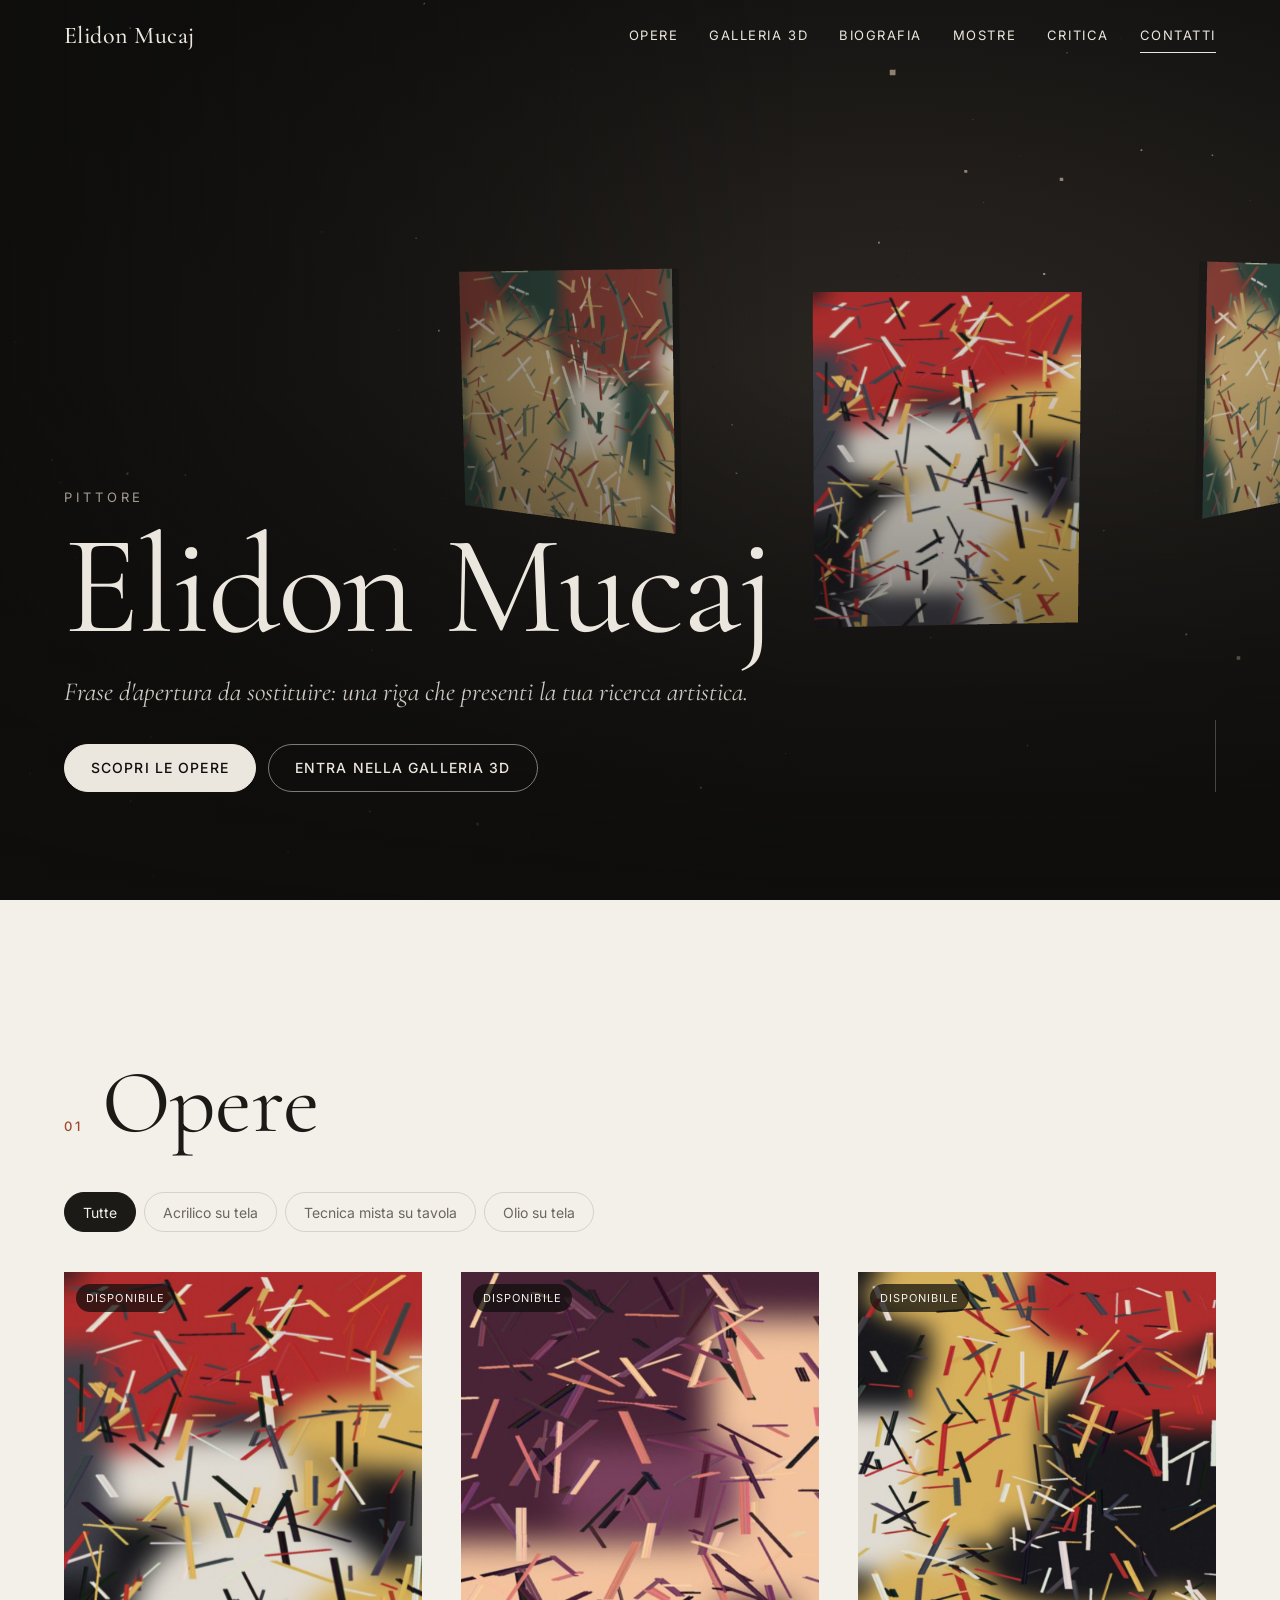
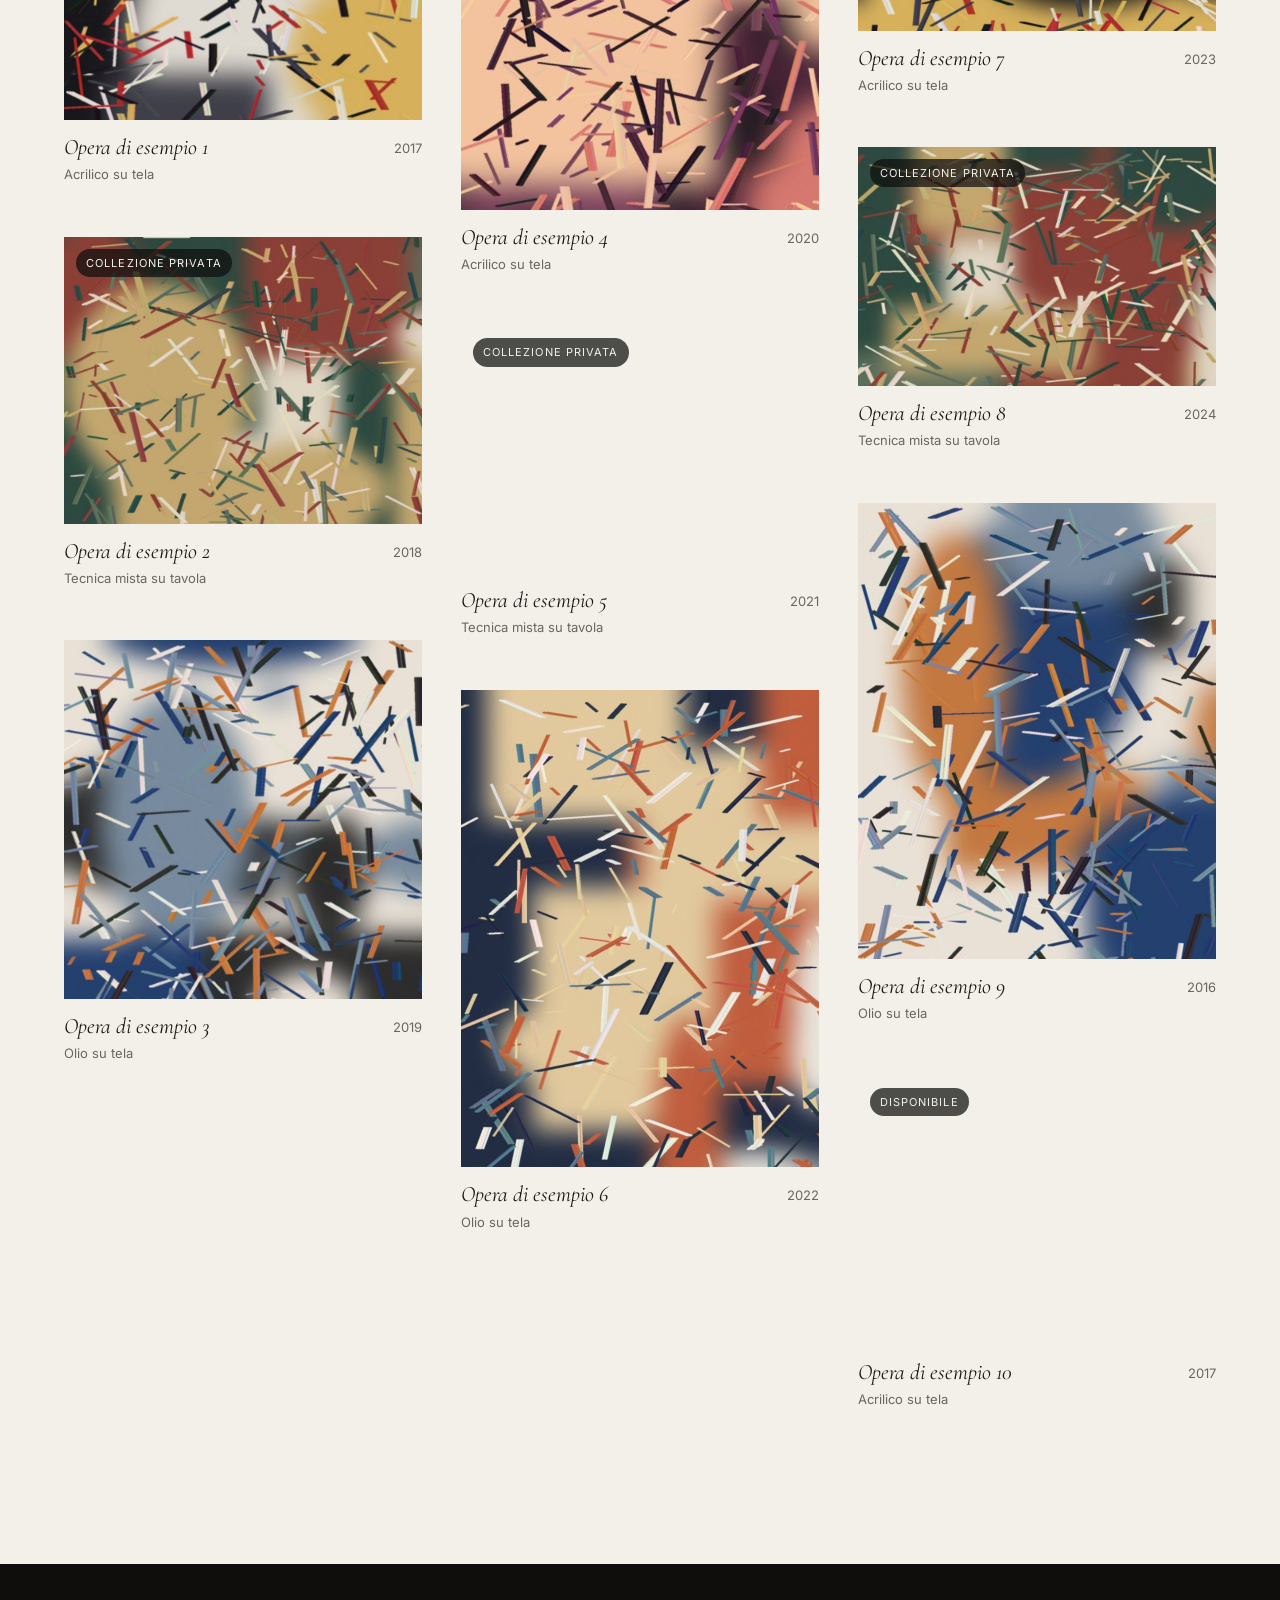
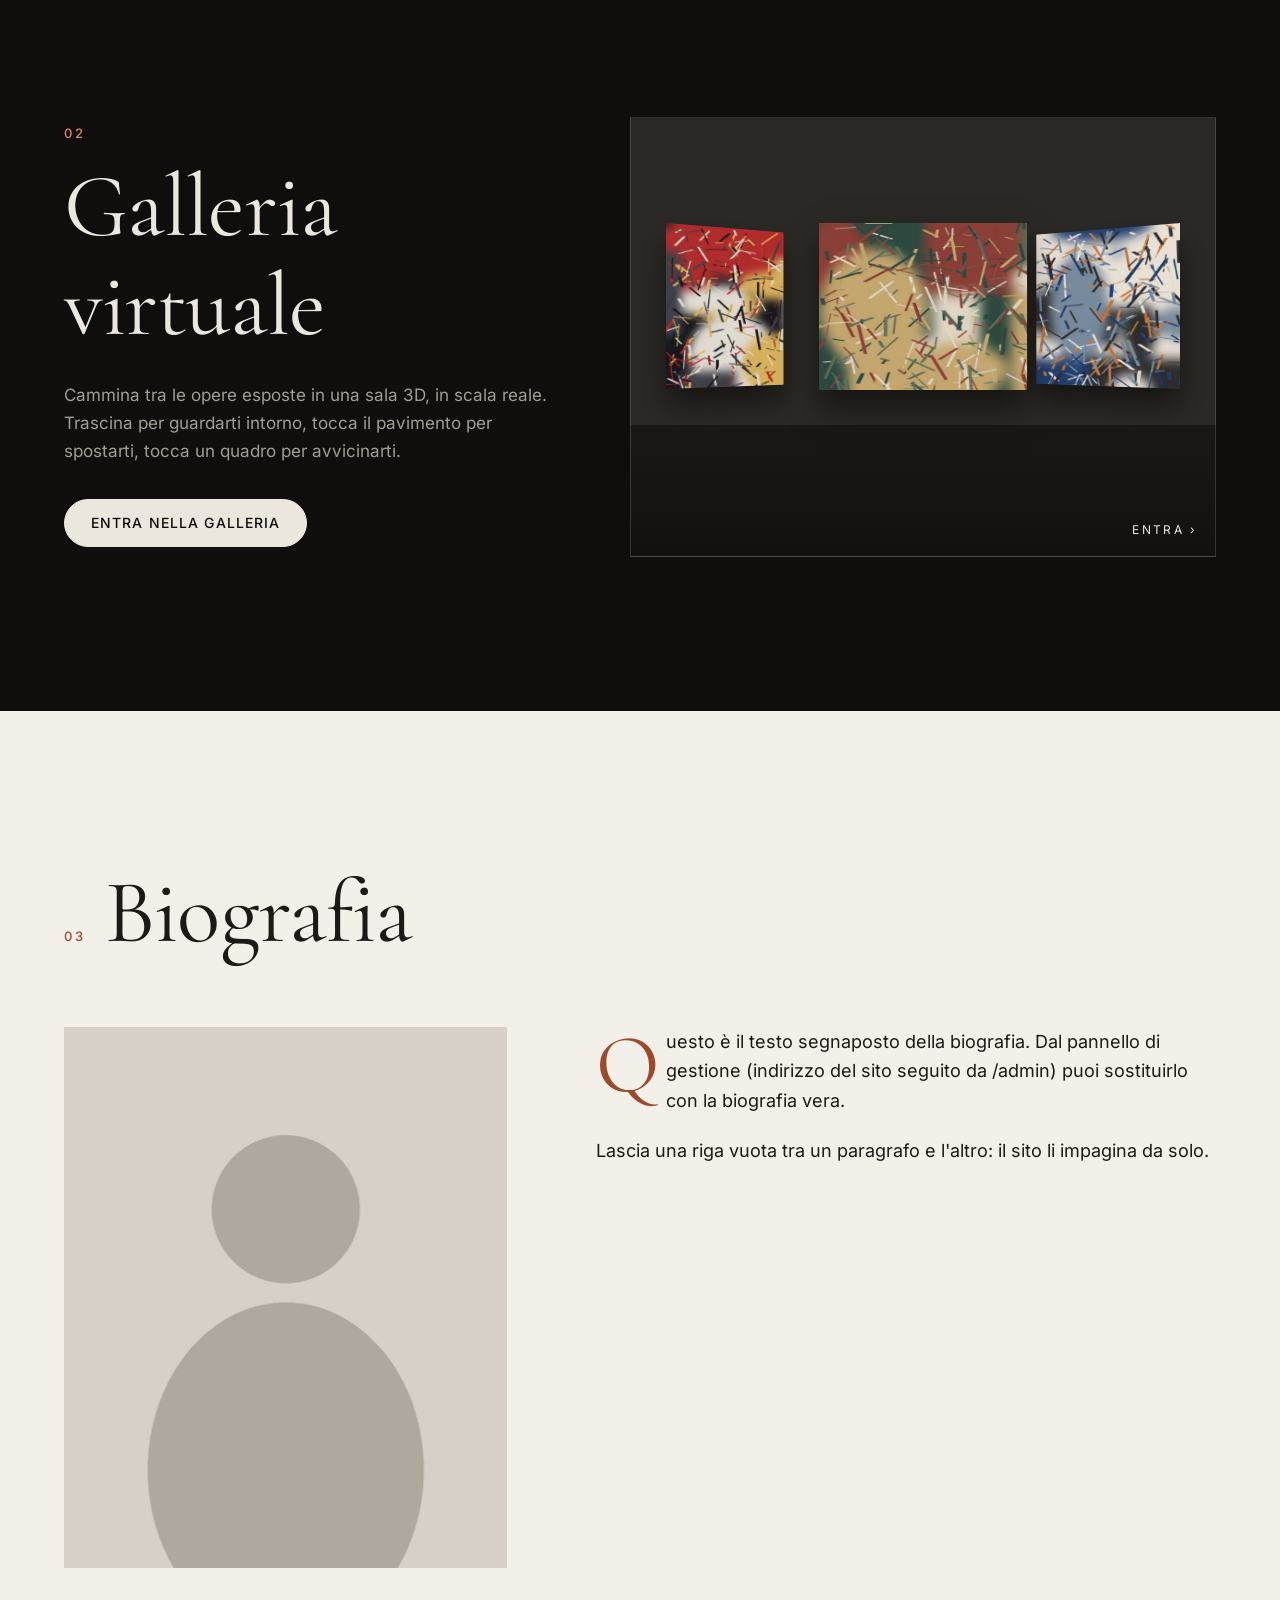
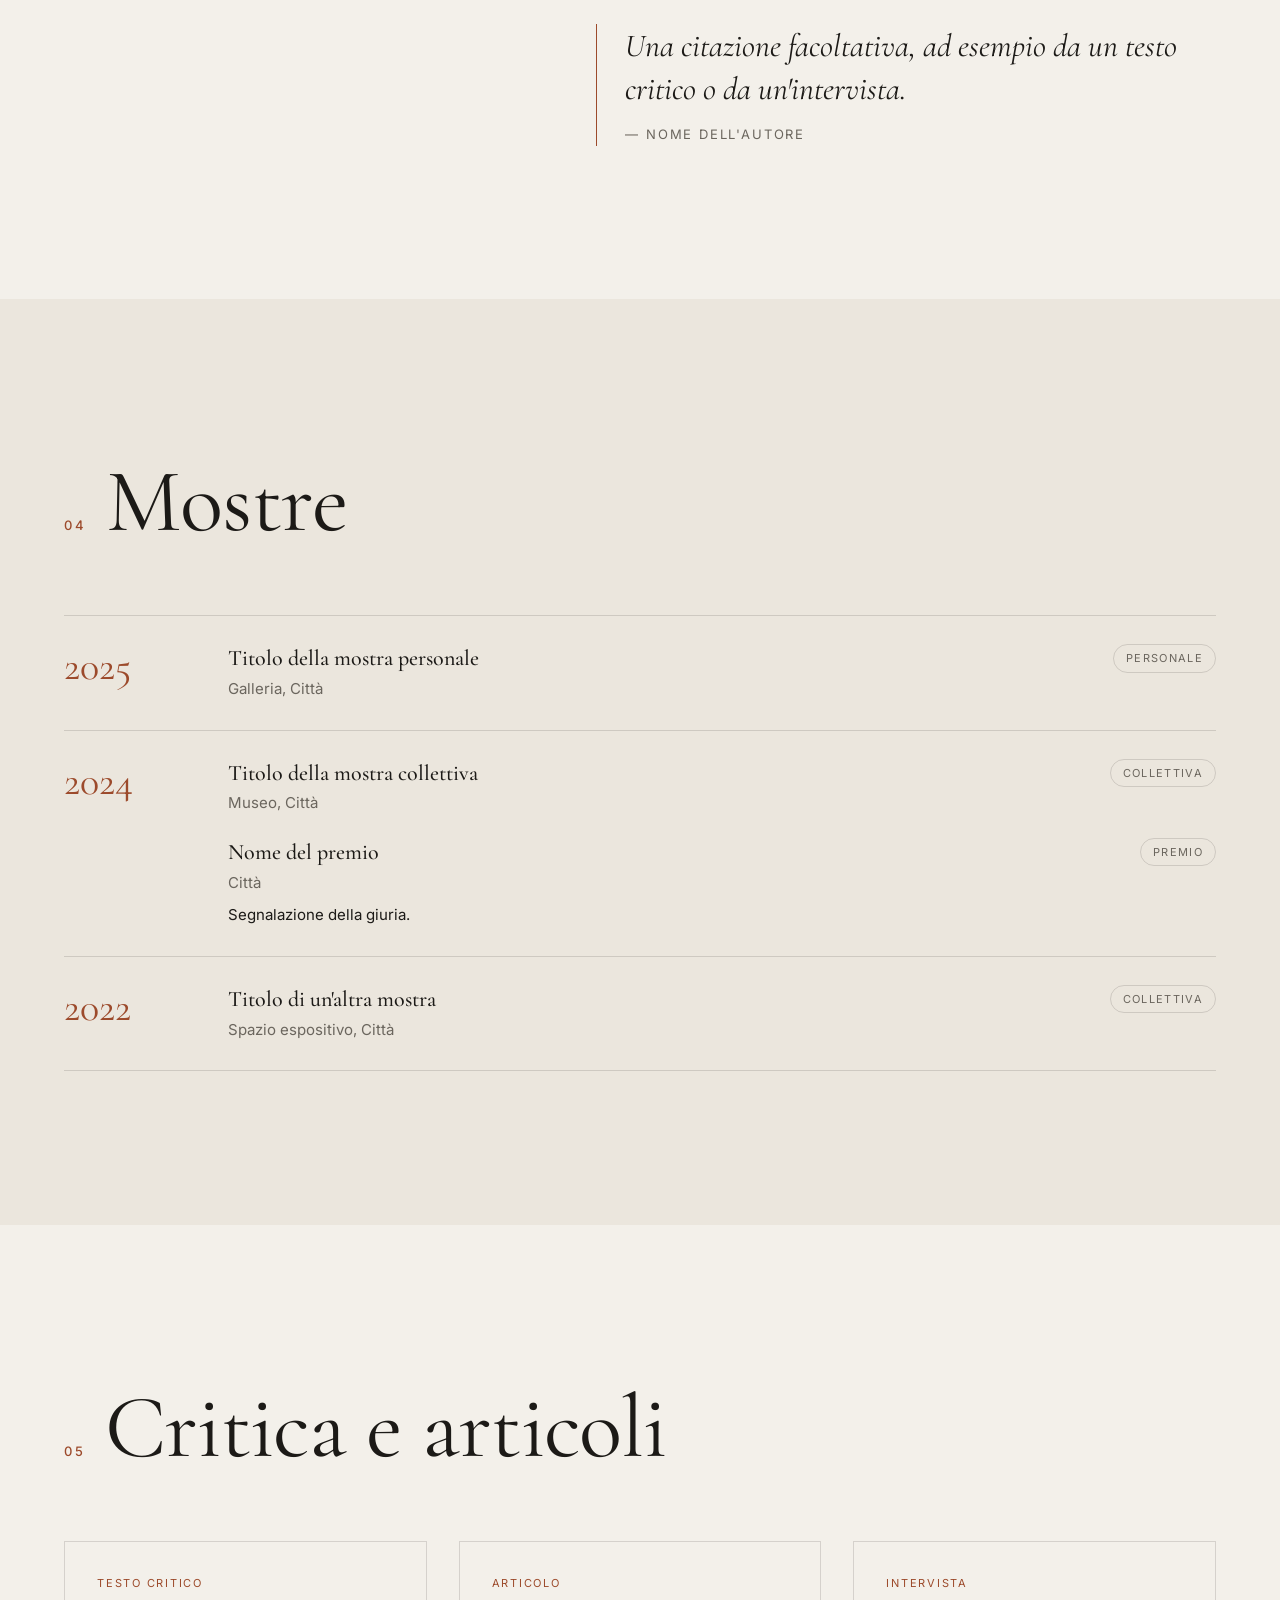
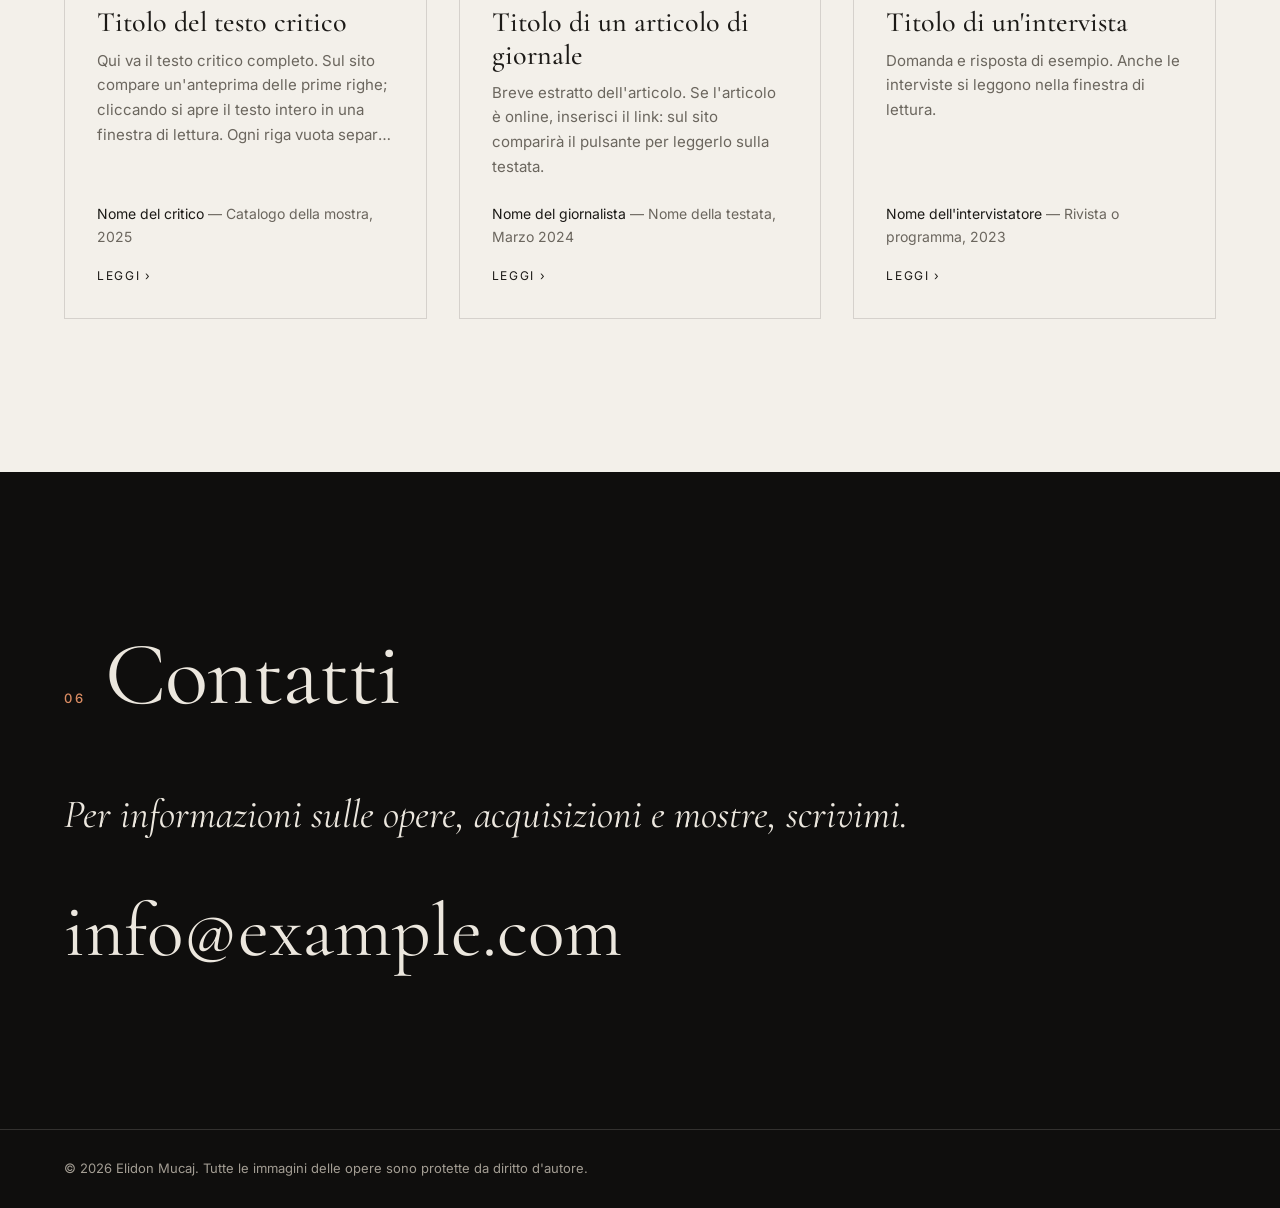
==== index.html @ efe1ce10 "Nuovo sito con galleria 3D e pannello di gestione Ristruttura elidonmucaj.art come sito statico cari" ====
<!doctype html>
<html lang="it">
<head>
  <meta charset="utf-8">
  <meta name="viewport" content="width=device-width, initial-scale=1">
  <title>Elidon Mucaj — Pittore</title>
  <meta name="description" content="Elidon Mucaj, pittore. Opere, mostre, testi critici e contatti.">
  <meta name="theme-color" content="#0f0e0d">
  <meta property="og:type" content="website">
  <meta property="og:title" content="Elidon Mucaj — Pittore">
  <meta property="og:description" content="Elidon Mucaj, pittore. Opere, mostre, testi critici e contatti.">
  <meta property="og:url" content="https://www.elidonmucaj.art/">
  <link rel="canonical" href="https://www.elidonmucaj.art/">
  <link rel="icon" href="assets/favicon.svg" type="image/svg+xml">
  <link rel="preload" href="assets/fonts/cormorant-garamond-latin-500-normal.woff2" as="font" type="font/woff2" crossorigin>
  <link rel="preload" href="assets/fonts/inter-latin-400-normal.woff2" as="font" type="font/woff2" crossorigin>
  <link rel="preload" href="contenuti/sito.json" as="fetch" crossorigin>
  <link rel="stylesheet" href="assets/css/style.css?v=1">
  <script type="importmap">
    { "imports": { "three": "./assets/vendor/three/three.min.js" } }
  </script>
  <script type="module" src="assets/js/main.js?v=1"></script>
</head>
<body>
  <a class="salta" href="#opere">Vai alle opere</a>

  <header class="testata" data-testata>
    <a class="testata__nome" href="#home" data-testo="sito.nome">Elidon Mucaj</a>
    <button class="testata__menu" type="button" aria-expanded="false" aria-controls="navigazione" data-menu>
      <span class="sr">Menu</span><span aria-hidden="true"></span>
    </button>
    <nav class="testata__nav" id="navigazione" aria-label="Sezioni">
      <a href="#opere">Opere</a>
      <a href="#galleria-3d">Galleria 3D</a>
      <a href="#biografia">Biografia</a>
      <a href="#mostre">Mostre</a>
      <a href="#critica-articoli">Critica</a>
      <a href="#contatti">Contatti</a>
    </nav>
  </header>

  <main>
    <section class="apertura" id="home" aria-label="Apertura">
      <div class="apertura__scena" data-scena-apertura aria-hidden="true"></div>
      <div class="apertura__testo">
        <p class="apertura__professione" data-testo="sito.professione"></p>
        <h1 class="apertura__nome" data-testo="sito.nome">Elidon Mucaj</h1>
        <p class="apertura__frase" data-testo="sito.frase_apertura"></p>
        <div class="apertura__azioni">
          <a class="bottone bottone--chiaro" href="#opere">Scopri le opere</a>
          <button class="bottone bottone--trasparente" type="button" data-apri-galleria>Entra nella galleria 3D</button>
        </div>
      </div>
      <a class="apertura__scorri" href="#opere" aria-label="Scorri alle opere"><span></span></a>
    </section>

    <section class="sezione" id="opere">
      <div class="contenitore">
        <header class="sezione__testa">
          <p class="sezione__numero">01</p>
          <h2 class="sezione__titolo">Opere</h2>
        </header>
        <div class="filtri" role="group" aria-label="Filtra le opere" data-filtri></div>
        <ul class="griglia" data-griglia-opere></ul>
      </div>
    </section>

    <section class="sezione sezione--scura" id="galleria-3d">
      <div class="contenitore invito-3d">
        <div class="invito-3d__testo">
          <p class="sezione__numero">02</p>
          <h2 class="sezione__titolo">Galleria virtuale</h2>
          <p class="invito-3d__descrizione">Cammina tra le opere esposte in una sala 3D, in scala reale. Trascina per guardarti intorno, tocca il pavimento per spostarti, tocca un quadro per avvicinarti.</p>
          <button class="bottone bottone--chiaro" type="button" data-apri-galleria>Entra nella galleria</button>
        </div>
        <button class="invito-3d__anteprima" type="button" data-apri-galleria aria-label="Entra nella galleria 3D">
          <span class="invito-3d__quadri" data-anteprima-3d></span>
        </button>
      </div>
    </section>

    <section class="sezione" id="biografia">
      <div class="contenitore biografia">
        <header class="sezione__testa">
          <p class="sezione__numero">03</p>
          <h2 class="sezione__titolo">Biografia</h2>
        </header>
        <figure class="biografia__foto" data-foto-biografia></figure>
        <div class="biografia__testo testo-lungo" data-paragrafi="biografia.testo"></div>
        <blockquote class="citazione" data-citazione>
          <p data-testo="biografia.citazione"></p>
          <footer data-testo="biografia.autore_citazione"></footer>
        </blockquote>
      </div>
    </section>

    <section class="sezione sezione--tenue" id="mostre">
      <div class="contenitore">
        <header class="sezione__testa">
          <p class="sezione__numero">04</p>
          <h2 class="sezione__titolo">Mostre</h2>
        </header>
        <div class="mostre" data-mostre></div>
      </div>
    </section>

    <section class="sezione" id="critica-articoli">
      <div class="contenitore">
        <header class="sezione__testa">
          <p class="sezione__numero">05</p>
          <h2 class="sezione__titolo">Critica e articoli</h2>
        </header>
        <ul class="critica" data-critica></ul>
      </div>
    </section>

    <section class="sezione sezione--scura" id="contatti">
      <div class="contenitore contatti">
        <header class="sezione__testa">
          <p class="sezione__numero">06</p>
          <h2 class="sezione__titolo">Contatti</h2>
        </header>
        <p class="contatti__invito" data-testo="contatti.invito"></p>
        <div class="contatti__voci" data-contatti></div>
      </div>
    </section>
  </main>

  <footer class="piede">
    <p>© <span data-anno></span> <span data-testo="sito.nome">Elidon Mucaj</span>. Tutte le immagini delle opere sono protette da diritto d'autore.</p>
  </footer>

  <dialog class="visore" data-visore aria-label="Opera">
    <div class="visore__corpo">
      <figure class="visore__figura">
        <img alt="" data-visore-img>
      </figure>
      <div class="visore__scheda">
        <p class="visore__conta" data-visore-conta></p>
        <h3 class="visore__titolo" data-visore-titolo></h3>
        <dl class="visore__dati" data-visore-dati></dl>
        <div class="visore__descrizione testo-lungo" data-visore-descrizione></div>
        <a class="bottone bottone--scuro" data-visore-richiesta>Chiedi informazioni</a>
      </div>
    </div>
    <button class="visore__chiudi" type="button" data-chiudi aria-label="Chiudi">×</button>
    <button class="visore__freccia visore__freccia--prec" type="button" data-visore-prec aria-label="Opera precedente">‹</button>
    <button class="visore__freccia visore__freccia--succ" type="button" data-visore-succ aria-label="Opera successiva">›</button>
  </dialog>

  <dialog class="lettore" data-lettore aria-label="Testo">
    <article class="lettore__corpo">
      <p class="lettore__tipo" data-lettore-tipo></p>
      <h3 class="lettore__titolo" data-lettore-titolo></h3>
      <p class="lettore__firma" data-lettore-firma></p>
      <div class="testo-lungo" data-lettore-testo></div>
      <a class="bottone bottone--scuro" target="_blank" rel="noopener" data-lettore-link>Leggi alla fonte</a>
    </article>
    <button class="visore__chiudi" type="button" data-chiudi aria-label="Chiudi">×</button>
  </dialog>

  <div class="sala" data-sala hidden>
    <div class="sala__scena" data-sala-scena></div>
    <div class="sala__caricamento" data-sala-caricamento>
      <p>Allestimento della sala…</p>
      <div class="sala__barra"><span data-sala-progresso></span></div>
    </div>
    <div class="sala__aiuto" data-sala-aiuto>
      <p><strong>Trascina</strong> per guardarti intorno · <strong>tocca il pavimento</strong> per camminare · <strong>tocca un quadro</strong> per avvicinarti</p>
      <p class="sala__aiuto-tasti">Da tastiera: frecce o W A S D per camminare, Esc per uscire</p>
    </div>
    <div class="sala__didascalia" data-sala-didascalia hidden>
      <p class="sala__conta" data-sala-conta></p>
      <h3 data-sala-titolo></h3>
      <p data-sala-dati></p>
      <button class="sala__dettagli" type="button" data-sala-dettagli>Dettagli</button>
    </div>
    <div class="sala__comandi">
      <button type="button" data-sala-prec aria-label="Opera precedente">‹</button>
      <button type="button" data-sala-giro>Visita guidata</button>
      <button type="button" data-sala-succ aria-label="Opera successiva">›</button>
    </div>
    <button class="sala__esci" type="button" data-sala-esci>Esci ×</button>
  </div>

  <noscript><p class="avviso">Per vedere le opere attiva JavaScript nel browser.</p></noscript>
</body>
</html>
---- assets/css/style.css ----
/* ==========================================================================
   Elidon Mucaj — foglio di stile
   I colori sono definiti una volta sola qui sotto (variabili --...).
   ========================================================================== */

@font-face { font-family: "Cormorant"; src: url("../fonts/cormorant-garamond-latin-400-normal.woff2") format("woff2"); font-weight: 400; font-style: normal; font-display: swap; }
@font-face { font-family: "Cormorant"; src: url("../fonts/cormorant-garamond-latin-400-italic.woff2") format("woff2"); font-weight: 400; font-style: italic; font-display: swap; }
@font-face { font-family: "Cormorant"; src: url("../fonts/cormorant-garamond-latin-500-normal.woff2") format("woff2"); font-weight: 500; font-style: normal; font-display: swap; }
@font-face { font-family: "Cormorant"; src: url("../fonts/cormorant-garamond-latin-500-italic.woff2") format("woff2"); font-weight: 500; font-style: italic; font-display: swap; }
@font-face { font-family: "Cormorant"; src: url("../fonts/cormorant-garamond-latin-600-normal.woff2") format("woff2"); font-weight: 600; font-style: normal; font-display: swap; }
@font-face { font-family: "Cormorant"; src: url("../fonts/cormorant-garamond-latin-600-italic.woff2") format("woff2"); font-weight: 600; font-style: italic; font-display: swap; }
@font-face { font-family: "Inter"; src: url("../fonts/inter-latin-300-normal.woff2") format("woff2"); font-weight: 300; font-display: swap; }
@font-face { font-family: "Inter"; src: url("../fonts/inter-latin-400-normal.woff2") format("woff2"); font-weight: 400; font-display: swap; }
@font-face { font-family: "Inter"; src: url("../fonts/inter-latin-500-normal.woff2") format("woff2"); font-weight: 500; font-display: swap; }
@font-face { font-family: "Inter"; src: url("../fonts/inter-latin-600-normal.woff2") format("woff2"); font-weight: 600; font-display: swap; }

:root {
  --carta: #f3f0ea;
  --carta-tenue: #ebe6dd;
  --inchiostro: #1c1a17;
  --grigio: #6b665e;
  --linea: rgba(28, 26, 23, .14);
  --accento: #9c4a2b;
  --notte: #0f0e0d;
  --notte-testo: #ece7de;
  --notte-grigio: #a39d93;
  --notte-linea: rgba(236, 231, 222, .16);
  --serif: "Cormorant", "Cormorant Garamond", Georgia, "Times New Roman", serif;
  --sans: "Inter", system-ui, -apple-system, "Segoe UI", Roboto, sans-serif;
  --margine: clamp(16px, 5vw, 64px);
  --larghezza: 1320px;
  --curva: cubic-bezier(.2, .7, .2, 1);
  color-scheme: light;
}

@media (prefers-color-scheme: dark) {
  :root {
    --carta: #151413;
    --carta-tenue: #1c1b19;
    --inchiostro: #ebe6dd;
    --grigio: #a39d93;
    --linea: rgba(235, 230, 221, .14);
    --accento: #d98b62;
    color-scheme: dark;
  }
}

*, *::before, *::after { box-sizing: border-box; }
html { scroll-behavior: smooth; -webkit-text-size-adjust: 100%; }
@media (prefers-reduced-motion: reduce) { html { scroll-behavior: auto; } }
body {
  margin: 0;
  background: var(--carta);
  color: var(--inchiostro);
  font: 400 17px/1.65 var(--sans);
  -webkit-font-smoothing: antialiased;
  overflow-x: hidden;
}
img { max-width: 100%; display: block; }
a { color: inherit; }
button { font: inherit; color: inherit; }
h1, h2, h3 { font-family: var(--serif); font-weight: 500; line-height: 1.1; margin: 0; }
.sr { position: absolute; width: 1px; height: 1px; overflow: hidden; clip: rect(0 0 0 0); white-space: nowrap; }
.salta { position: absolute; left: 12px; top: -60px; z-index: 100; background: var(--inchiostro); color: var(--carta); padding: 10px 16px; }
.salta:focus { top: 12px; }
:focus-visible { outline: 2px solid var(--accento); outline-offset: 3px; }
[hidden] { display: none !important; }

.contenitore { width: 100%; max-width: var(--larghezza); margin: 0 auto; padding: 0 var(--margine); }

/* ---------- Bottoni ---------- */
.bottone {
  display: inline-flex; align-items: center; justify-content: center; gap: .5em;
  min-height: 48px; padding: 0 26px;
  border: 1px solid currentColor; border-radius: 999px;
  background: transparent; text-decoration: none; cursor: pointer;
  font: 500 14px/1 var(--sans); letter-spacing: .08em; text-transform: uppercase;
  transition: background .3s var(--curva), color .3s var(--curva), border-color .3s;
}
.bottone--chiaro { background: var(--notte-testo); color: var(--notte); border-color: var(--notte-testo); }
.bottone--chiaro:hover { background: transparent; color: var(--notte-testo); }
.bottone--trasparente { color: var(--notte-testo); border-color: rgba(236, 231, 222, .5); }
.bottone--trasparente:hover { background: var(--notte-testo); color: var(--notte); }
.bottone--scuro { background: var(--inchiostro); color: var(--carta); border-color: var(--inchiostro); }
.bottone--scuro:hover { background: transparent; color: var(--inchiostro); }
.sezione--scura .bottone--chiaro:hover { color: var(--notte-testo); }

/* ---------- Testata ---------- */
.testata {
  position: fixed; inset: 0 0 auto; z-index: 50;
  display: flex; align-items: center; justify-content: space-between; gap: 24px;
  height: 72px; padding: 0 var(--margine);
  color: var(--notte-testo);
  transition: background .4s var(--curva), color .4s var(--curva), height .4s var(--curva), box-shadow .4s;
}
.testata--piena {
  height: 60px; color: var(--inchiostro);
  background: color-mix(in srgb, var(--carta) 88%, transparent);
  -webkit-backdrop-filter: blur(14px); backdrop-filter: blur(14px);
  box-shadow: 0 1px 0 var(--linea);
}
.testata__nome { font: 500 24px/1 var(--serif); text-decoration: none; letter-spacing: .02em; white-space: nowrap; }
.testata__nav { display: flex; gap: clamp(16px, 2.4vw, 36px); }
.testata__nav a {
  position: relative; text-decoration: none; font-size: 13px; letter-spacing: .12em; text-transform: uppercase; padding: 6px 0;
}
.testata__nav a::after {
  content: ""; position: absolute; left: 0; right: 0; bottom: 0; height: 1px; background: currentColor;
  transform: scaleX(0); transform-origin: left; transition: transform .35s var(--curva);
}
.testata__nav a:hover::after, .testata__nav a[aria-current="true"]::after { transform: scaleX(1); }
.testata__menu { display: none; }

@media (max-width: 860px) {
  .testata__menu {
    display: grid; place-items: center; width: 44px; height: 44px; margin-right: -10px;
    background: none; border: 0; cursor: pointer; position: relative; z-index: 2;
  }
  .testata__menu span[aria-hidden], .testata__menu span[aria-hidden]::before, .testata__menu span[aria-hidden]::after {
    display: block; width: 22px; height: 1.5px; background: currentColor; transition: transform .3s var(--curva), opacity .2s;
  }
  .testata__menu span[aria-hidden] { position: relative; }
  .testata__menu span[aria-hidden]::before, .testata__menu span[aria-hidden]::after { content: ""; position: absolute; left: 0; }
  .testata__menu span[aria-hidden]::before { top: -7px; }
  .testata__menu span[aria-hidden]::after { top: 7px; }
  .testata--aperta .testata__menu span[aria-hidden] { background: transparent; }
  .testata--aperta .testata__menu span[aria-hidden]::before { transform: translateY(7px) rotate(45deg); }
  .testata--aperta .testata__menu span[aria-hidden]::after { transform: translateY(-7px) rotate(-45deg); }
  .testata__nav {
    position: fixed; inset: 0; flex-direction: column; justify-content: center; align-items: center; gap: 22px;
    background: var(--notte); color: var(--notte-testo);
    opacity: 0; visibility: hidden; transition: opacity .35s var(--curva), visibility .35s;
  }
  .testata__nav a { font: 400 34px/1.1 var(--serif); letter-spacing: .02em; text-transform: none; }
  .testata--aperta { color: var(--notte-testo); }
  .testata--aperta .testata__nav { opacity: 1; visibility: visible; }
  .testata--aperta .testata__nome { position: relative; z-index: 2; }
}

/* ---------- Apertura (prima schermata 3D) ---------- */
.apertura {
  position: relative; min-height: 100vh; min-height: 100svh;
  display: flex; align-items: flex-end;
  background: radial-gradient(120% 90% at 70% 40%, #2a2622 0%, var(--notte) 62%);
  color: var(--notte-testo); overflow: hidden;
}
.apertura__scena { position: absolute; inset: 0; }
.apertura__scena canvas { display: block; width: 100%; height: 100%; cursor: grab; touch-action: pan-y; opacity: 0; transition: opacity 1.6s var(--curva); }
.apertura__scena canvas.pronta { opacity: 1; }
.apertura__scena--statica { background-size: cover; background-position: center; opacity: .55; }
.apertura::after {
  content: ""; position: absolute; inset: 0; pointer-events: none;
  background:
    linear-gradient(to top, rgba(15, 14, 13, .9) 0%, rgba(15, 14, 13, .3) 36%, rgba(15, 14, 13, 0) 58%),
    linear-gradient(to right, rgba(15, 14, 13, .7) 0%, rgba(15, 14, 13, .25) 42%, rgba(15, 14, 13, 0) 62%);
}
.apertura__testo {
  position: relative; z-index: 2; width: 100%; max-width: var(--larghezza); margin: 0 auto;
  padding: 0 var(--margine) clamp(72px, 12vh, 140px); pointer-events: none;
}
.apertura__testo a, .apertura__testo button { pointer-events: auto; }
.apertura__professione { margin: 0 0 14px; font-size: 13px; letter-spacing: .3em; text-transform: uppercase; color: var(--notte-grigio); }
.apertura__nome { font-size: clamp(56px, 11vw, 168px); font-weight: 400; letter-spacing: -.015em; line-height: .92; }
.apertura__frase { max-width: 34em; margin: 22px 0 0; font: italic 400 clamp(20px, 2.2vw, 26px)/1.4 var(--serif); color: rgba(236, 231, 222, .86); }
.apertura__frase:empty { display: none; }
.apertura__azioni { display: flex; flex-wrap: wrap; gap: 12px; margin-top: 34px; }
.apertura__scorri {
  position: absolute; z-index: 2; right: var(--margine); bottom: clamp(72px, 12vh, 140px);
  width: 1px; height: 72px; background: rgba(236, 231, 222, .25); overflow: hidden;
}
.apertura__scorri span { position: absolute; left: 0; top: -40%; width: 1px; height: 40%; background: var(--notte-testo); animation: scorri 2.2s var(--curva) infinite; }
@keyframes scorri { to { top: 100%; } }
@media (max-width: 600px) { .apertura__scorri { display: none; } }

/* ---------- Sezioni ---------- */
.sezione { padding: clamp(80px, 12vw, 160px) 0; scroll-margin-top: 40px; }
.sezione--scura { background: var(--notte); color: var(--notte-testo); }
.sezione--tenue { background: var(--carta-tenue); }
.sezione__testa { display: flex; align-items: baseline; gap: 20px; margin-bottom: clamp(36px, 5vw, 64px); }
.sezione__numero { margin: 0; font: 500 13px/1 var(--sans); letter-spacing: .2em; color: var(--accento); }
.sezione--scura .sezione__numero { color: #d98b62; }
.sezione__titolo { font-size: clamp(44px, 7vw, 96px); font-weight: 400; letter-spacing: -.01em; }

.testo-lungo p { margin: 0 0 1.1em; }
.testo-lungo p:last-child { margin-bottom: 0; }

.compari { opacity: 0; transform: translateY(28px); transition: opacity 1s var(--curva), transform 1s var(--curva); }
.compari--visibile { opacity: 1; transform: none; }
@media (prefers-reduced-motion: reduce) { .compari { opacity: 1; transform: none; transition: none; } }

/* ---------- Opere ---------- */
.filtri { display: flex; flex-wrap: wrap; gap: 8px; margin: -24px 0 40px; }
.filtri:empty { display: none; }
.filtri button {
  min-height: 40px; padding: 0 18px; border: 1px solid var(--linea); border-radius: 999px; background: none; cursor: pointer;
  font-size: 14px; color: var(--grigio); transition: all .25s var(--curva);
}
.filtri button:hover { color: var(--inchiostro); border-color: var(--inchiostro); }
.filtri button[aria-pressed="true"] { background: var(--inchiostro); border-color: var(--inchiostro); color: var(--carta); }

.griglia { list-style: none; margin: 0; padding: 0; columns: 3 300px; column-gap: clamp(20px, 3vw, 44px); }
.griglia li { break-inside: avoid; margin-bottom: clamp(32px, 4vw, 56px); }
.opera { display: block; width: 100%; padding: 0; border: 0; background: none; text-align: left; cursor: zoom-in; }
.opera__cornice { position: relative; overflow: hidden; background: var(--carta-tenue); }
.opera__cornice img { width: 100%; height: auto; transition: transform 1.2s var(--curva), opacity .6s; }
.opera__cornice img[data-caricata="no"] { opacity: 0; }
.opera:hover .opera__cornice img { transform: scale(1.035); }
.opera__didascalia { display: flex; justify-content: space-between; gap: 16px; margin-top: 14px; }
.opera__titolo { font: italic 400 22px/1.25 var(--serif); }
.opera__anno { font-size: 13px; color: var(--grigio); white-space: nowrap; padding-top: 4px; }
.opera__tecnica { display: block; margin-top: 2px; font-size: 13px; color: var(--grigio); }
.opera__stato { position: absolute; left: 12px; top: 12px; padding: 5px 10px; border-radius: 99px; background: rgba(15, 14, 13, .72); color: #f3f0ea; font-size: 11px; letter-spacing: .1em; text-transform: uppercase; }
.vuoto { color: var(--grigio); font-style: italic; }

/* ---------- Invito galleria 3D ---------- */
.invito-3d { display: grid; grid-template-columns: minmax(0, 5fr) minmax(0, 6fr); gap: clamp(40px, 6vw, 96px); align-items: center; }
.invito-3d .sezione__titolo { margin: 18px 0 26px; }
.invito-3d__descrizione { max-width: 30em; margin: 0 0 34px; color: var(--notte-grigio); }
.invito-3d__anteprima {
  position: relative; aspect-ratio: 4 / 3; width: 100%; padding: 0; border: 1px solid var(--notte-linea); cursor: pointer; overflow: hidden;
  background:
    linear-gradient(to bottom, #2b2925 0%, #2b2925 70%, #1a1816 70%, #121110 100%);
  perspective: 900px;
}
.invito-3d__quadri { position: absolute; inset: 0; transform-style: preserve-3d; }
.invito-3d__quadri img {
  position: absolute; top: 24%; height: 38%; width: auto; box-shadow: 0 18px 30px rgba(0, 0, 0, .5);
  transition: transform 1.2s var(--curva);
}
.invito-3d__anteprima:hover .invito-3d__quadri img { transform: translateZ(40px); }
.invito-3d__anteprima::after {
  content: "Entra ›"; position: absolute; right: 18px; bottom: 16px; font-size: 12px; letter-spacing: .2em; text-transform: uppercase; color: var(--notte-testo);
}
@media (max-width: 860px) { .invito-3d { grid-template-columns: 1fr; } }

/* ---------- Biografia ---------- */
.biografia { display: grid; grid-template-columns: minmax(0, 5fr) minmax(0, 7fr); column-gap: clamp(40px, 7vw, 120px); }
.biografia .sezione__testa { grid-column: 1 / -1; }
.biografia__foto { margin: 0; align-self: start; position: sticky; top: 100px; }
.biografia__foto img { width: 100%; height: auto; filter: grayscale(.15); }
.biografia__foto:empty { display: none; }
.biografia__testo { font-size: 18px; max-width: 38em; }
.biografia__testo p:first-child::first-letter { float: left; font: 400 4.6em/.8 var(--serif); padding: .06em .08em 0 0; color: var(--accento); }
.citazione { grid-column: 2; margin: 56px 0 0; padding: 0 0 0 28px; border-left: 1px solid var(--accento); }
.citazione p { margin: 0; font: italic 400 clamp(24px, 2.6vw, 32px)/1.35 var(--serif); }
.citazione footer { margin-top: 14px; font-size: 13px; letter-spacing: .14em; text-transform: uppercase; color: var(--grigio); }
.citazione footer:not(:empty)::before { content: "— "; }
@media (max-width: 860px) {
  .biografia { grid-template-columns: 1fr; }
  .biografia__foto { position: static; max-width: 420px; margin-bottom: 36px; }
  .citazione { grid-column: 1; }
}

/* ---------- Mostre ---------- */
.mostre__anno { display: grid; grid-template-columns: 140px minmax(0, 1fr); gap: 24px; padding: 28px 0; border-top: 1px solid var(--linea); }
.mostre__anno:last-child { border-bottom: 1px solid var(--linea); }
.mostre__anno h3 { font-size: 40px; font-weight: 400; color: var(--accento); }
.mostre__lista { list-style: none; margin: 0; padding: 0; display: grid; gap: 22px; }
.mostra { display: grid; grid-template-columns: minmax(0, 1fr) auto; gap: 4px 24px; }
.mostra__titolo { font: 500 22px/1.3 var(--serif); }
.mostra__titolo a { text-decoration-thickness: 1px; text-underline-offset: 4px; }
.mostra__luogo { grid-column: 1; color: var(--grigio); font-size: 15px; }
.mostra__note { grid-column: 1; font-size: 15px; margin: 4px 0 0; }
.mostra__tipo { grid-column: 2; grid-row: 1; align-self: start; padding: 4px 12px; border: 1px solid var(--linea); border-radius: 99px; font-size: 11px; letter-spacing: .12em; text-transform: uppercase; color: var(--grigio); white-space: nowrap; }
@media (max-width: 600px) {
  .mostre__anno { grid-template-columns: 1fr; gap: 12px; }
  .mostra { grid-template-columns: 1fr; }
  .mostra__tipo { grid-column: 1; grid-row: auto; justify-self: start; margin-top: 6px; }
}

/* ---------- Critica e articoli ---------- */
.critica { list-style: none; margin: 0; padding: 0; display: grid; grid-template-columns: repeat(auto-fill, minmax(min(100%, 340px), 1fr)); gap: clamp(20px, 2.5vw, 32px); }
.scheda-critica {
  display: flex; flex-direction: column; height: 100%; width: 100%; padding: 32px; text-align: left;
  border: 1px solid var(--linea); background: transparent; cursor: pointer; text-decoration: none;
  transition: background .35s var(--curva), border-color .35s, transform .5s var(--curva);
}
.scheda-critica:hover { background: var(--carta-tenue); border-color: var(--inchiostro); transform: translateY(-3px); }
.scheda-critica__tipo { font-size: 11px; letter-spacing: .16em; text-transform: uppercase; color: var(--accento); }
.scheda-critica__titolo { margin: 14px 0 10px; font: 500 28px/1.15 var(--serif); }
.scheda-critica__estratto { margin: 0 0 22px; color: var(--grigio); font-size: 15px; display: -webkit-box; -webkit-line-clamp: 4; -webkit-box-orient: vertical; overflow: hidden; }
.scheda-critica__firma { margin-top: auto; font-size: 14px; }
.scheda-critica__firma span { color: var(--grigio); }
.scheda-critica__leggi { margin-top: 18px; font-size: 12px; letter-spacing: .14em; text-transform: uppercase; }

/* ---------- Contatti ---------- */
.contatti__invito { max-width: 26em; margin: 0 0 48px; font: italic 400 clamp(26px, 3.2vw, 40px)/1.3 var(--serif); }
.contatti__invito:empty { display: none; }
.contatti__voci { display: grid; gap: 4px; }
.contatti__email { font: 400 clamp(30px, 6vw, 76px)/1.15 var(--serif); text-decoration: none; overflow-wrap: anywhere; background: linear-gradient(currentColor, currentColor) 0 100% / 0 1px no-repeat; transition: background-size .5s var(--curva); justify-self: start; }
.contatti__email:hover { background-size: 100% 1px; }
.contatti__riga { margin: 20px 0 0; color: var(--notte-grigio); }
.contatti__riga a { color: var(--notte-testo); }
.contatti__social { display: flex; flex-wrap: wrap; gap: 12px; margin-top: 36px; }
.contatti__social a { display: inline-flex; align-items: center; gap: 10px; min-height: 48px; padding: 0 20px; border: 1px solid var(--notte-linea); border-radius: 99px; text-decoration: none; font-size: 14px; transition: border-color .3s; }
.contatti__social a:hover { border-color: var(--notte-testo); }
.contatti__social svg { width: 18px; height: 18px; }

.piede { padding: 28px var(--margine); background: var(--notte); color: var(--notte-grigio); font-size: 13px; border-top: 1px solid var(--notte-linea); }
.piede p { max-width: var(--larghezza); margin: 0 auto; }

/* ---------- Visore opere e lettore testi ---------- */
dialog { padding: 0; border: 0; max-width: none; max-height: none; }
dialog::backdrop { background: rgba(10, 9, 8, .92); }
.visore[open], .lettore[open] { animation: dissolvi .35s var(--curva); }
@keyframes dissolvi { from { opacity: 0; } }
.visore { width: 100%; height: 100%; background: rgba(12, 11, 10, .96); color: var(--notte-testo); }
.visore__corpo { display: grid; grid-template-columns: minmax(0, 1fr) 340px; height: 100%; }
.visore__figura { margin: 0; display: grid; place-items: center; padding: 56px 72px; min-height: 0; }
.visore__figura img { max-width: 100%; max-height: calc(100vh - 112px); max-height: calc(100dvh - 112px); width: auto; height: auto; object-fit: contain; box-shadow: 0 30px 60px rgba(0, 0, 0, .45); cursor: zoom-in; transition: transform .5s var(--curva); }
.visore__figura--zoom { overflow: auto; place-items: start; }
.visore__figura--zoom img { max-width: none; max-height: none; cursor: zoom-out; }
.visore__scheda { display: flex; flex-direction: column; gap: 14px; padding: 72px 36px 36px; background: #161513; overflow-y: auto; }
.visore__conta { margin: 0; font-size: 12px; letter-spacing: .2em; color: var(--notte-grigio); }
.visore__titolo { font: italic 400 34px/1.15 var(--serif); }
.visore__dati { display: grid; grid-template-columns: auto 1fr; gap: 6px 16px; margin: 6px 0 0; font-size: 14px; }
.visore__dati dt { color: var(--notte-grigio); }
.visore__dati dd { margin: 0; }
.visore__descrizione { font-size: 15px; color: rgba(236, 231, 222, .85); }
.visore__scheda .bottone { margin-top: auto; align-self: start; background: var(--notte-testo); color: var(--notte); border-color: var(--notte-testo); }
.visore__chiudi { position: fixed; right: 14px; top: 10px; z-index: 3; width: 48px; height: 48px; border: 0; background: none; color: var(--notte-testo); font-size: 34px; line-height: 1; cursor: pointer; }
.visore__freccia { position: fixed; top: 50%; z-index: 2; width: 56px; height: 72px; margin-top: -36px; border: 0; background: none; color: var(--notte-testo); font: 300 54px/1 var(--serif); cursor: pointer; opacity: .7; }
.visore__freccia:hover { opacity: 1; }
.visore__freccia--prec { left: 8px; }
.visore__freccia--succ { right: 348px; }
@media (max-width: 860px) {
  .visore { overflow-y: auto; }
  .visore__corpo { grid-template-columns: 1fr; height: auto; min-height: 100%; }
  .visore__figura { padding: 64px 16px 16px; }
  .visore__figura img { max-height: 70vh; }
  .visore__scheda { padding: 24px 20px 40px; background: transparent; }
  .visore__freccia { top: auto; bottom: auto; top: calc(64px + 35vh); }
  .visore__freccia--succ { right: 0; }
  .visore__freccia--prec { left: 0; }
}

.lettore { width: min(760px, 100%); height: 100%; margin: 0 0 0 auto; background: var(--carta); color: var(--inchiostro); overflow-y: auto; }
.lettore[open] { animation: entra-destra .45s var(--curva); }
@keyframes entra-destra { from { transform: translateX(40px); opacity: 0; } }
.lettore__corpo { padding: 88px clamp(20px, 6vw, 72px) 72px; }
.lettore__tipo { margin: 0; font-size: 12px; letter-spacing: .18em; text-transform: uppercase; color: var(--accento); }
.lettore__titolo { margin: 16px 0 12px; font-size: clamp(34px, 5vw, 52px); }
.lettore__firma { margin: 0 0 40px; color: var(--grigio); }
.lettore .testo-lungo { font: 400 21px/1.6 var(--serif); }
.lettore .bottone { margin-top: 40px; }
.lettore .visore__chiudi { color: var(--inchiostro); position: absolute; }

/* ---------- Sala 3D (schermo intero) ---------- */
.sala { position: fixed; inset: 0; z-index: 200; background: #0b0a09; color: #f3f0ea; overscroll-behavior: contain; }
.sala__scena { position: absolute; inset: 0; touch-action: none; }
.sala__scena canvas { display: block; width: 100%; height: 100%; cursor: grab; }
.sala__scena canvas:active { cursor: grabbing; }
.sala__caricamento { position: absolute; inset: 0; display: grid; place-content: center; gap: 18px; text-align: center; background: #0b0a09; transition: opacity .8s; font: italic 400 24px/1 var(--serif); }
.sala__caricamento--fine { opacity: 0; pointer-events: none; }
.sala__barra { width: 220px; height: 1px; background: rgba(243, 240, 234, .2); }
.sala__barra span { display: block; height: 100%; width: 0; background: #f3f0ea; transition: width .3s; }
.sala__aiuto {
  position: absolute; left: 50%; top: 22px; transform: translateX(-50%); width: max-content; max-width: calc(100% - 140px);
  padding: 10px 18px; border-radius: 12px; background: rgba(11, 10, 9, .62); -webkit-backdrop-filter: blur(8px); backdrop-filter: blur(8px);
  font-size: 13px; text-align: center; transition: opacity 1s; pointer-events: none;
}
.sala__aiuto p { margin: 0; }
.sala__aiuto-tasti { color: #a39d93; margin-top: 4px !important; }
@media (hover: none) { .sala__aiuto-tasti { display: none; } }
.sala__aiuto--nascosto { opacity: 0; }
.sala__didascalia {
  position: absolute; left: 20px; bottom: 96px; max-width: min(360px, calc(100% - 40px));
  padding: 18px 22px; background: rgba(243, 240, 234, .94); color: #1c1a17; border-radius: 4px;
  box-shadow: 0 16px 40px rgba(0, 0, 0, .35);
}
.sala__didascalia h3 { font: italic 400 26px/1.15 var(--serif); }
.sala__didascalia p { margin: 6px 0 0; font-size: 14px; color: #6b665e; }
.sala__conta { margin: 0 0 6px !important; font-size: 11px !important; letter-spacing: .18em; }
.sala__dettagli { margin-top: 12px; padding: 0; border: 0; background: none; font-size: 12px; letter-spacing: .14em; text-transform: uppercase; text-decoration: underline; text-underline-offset: 4px; cursor: pointer; }
.sala__comandi { position: absolute; left: 50%; bottom: 22px; transform: translateX(-50%); display: flex; gap: 6px; padding: 6px; border-radius: 99px; background: rgba(11, 10, 9, .62); -webkit-backdrop-filter: blur(8px); backdrop-filter: blur(8px); }
.sala__comandi button { min-width: 48px; height: 48px; padding: 0 18px; white-space: nowrap; border: 0; border-radius: 99px; background: none; cursor: pointer; font-size: 14px; letter-spacing: .06em; }
.sala__comandi button[aria-label] { font: 300 30px/1 var(--serif); padding: 0 12px; }
.sala__comandi button:hover, .sala__comandi button[aria-pressed="true"] { background: rgba(243, 240, 234, .14); }
.sala__esci { position: absolute; right: 16px; top: 16px; min-height: 44px; padding: 0 18px; border: 1px solid rgba(243, 240, 234, .3); border-radius: 99px; background: rgba(11, 10, 9, .5); cursor: pointer; font-size: 13px; letter-spacing: .1em; text-transform: uppercase; }
@media (max-width: 600px) {
  .sala__didascalia { left: 12px; right: 12px; bottom: 88px; max-width: none; }
  .sala__aiuto { top: 72px; max-width: calc(100% - 24px); }
}

.avviso { position: fixed; bottom: 0; left: 0; right: 0; margin: 0; padding: 16px; background: var(--accento); color: #fff; text-align: center; z-index: 999; }
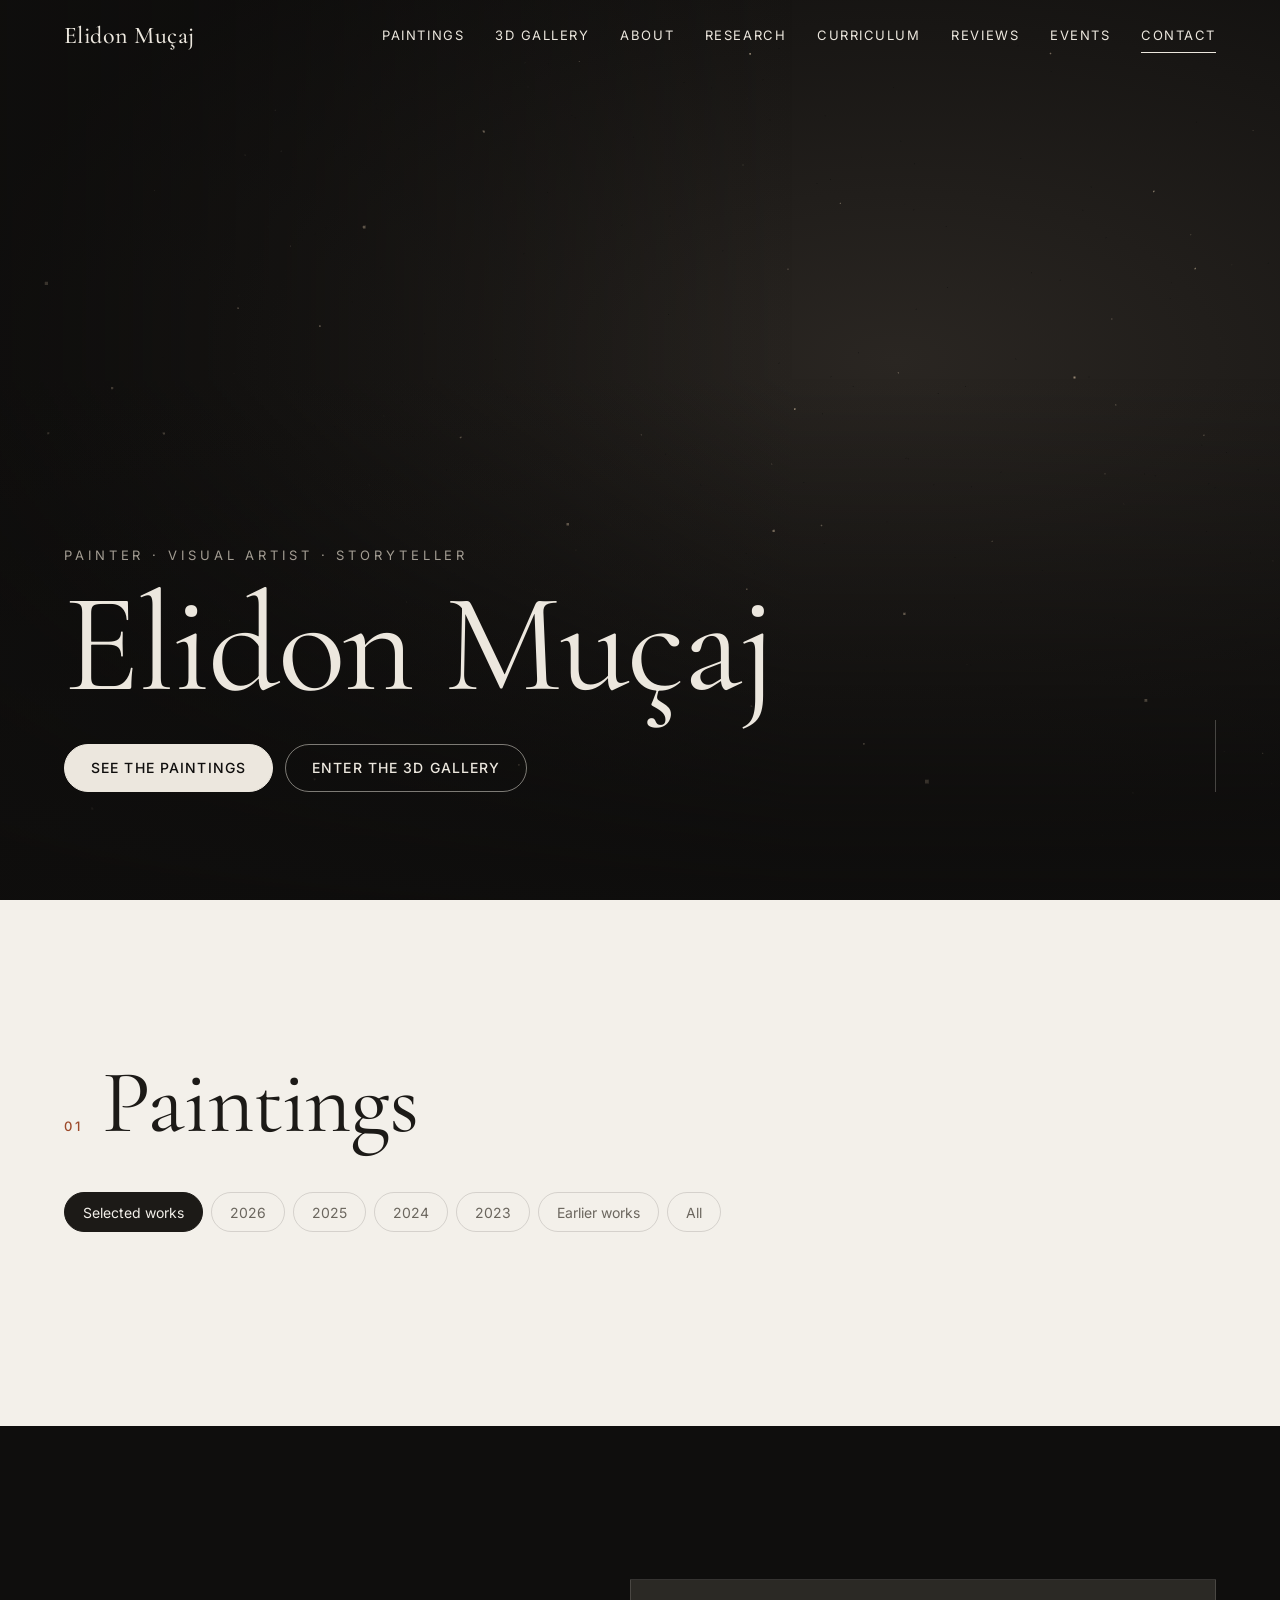
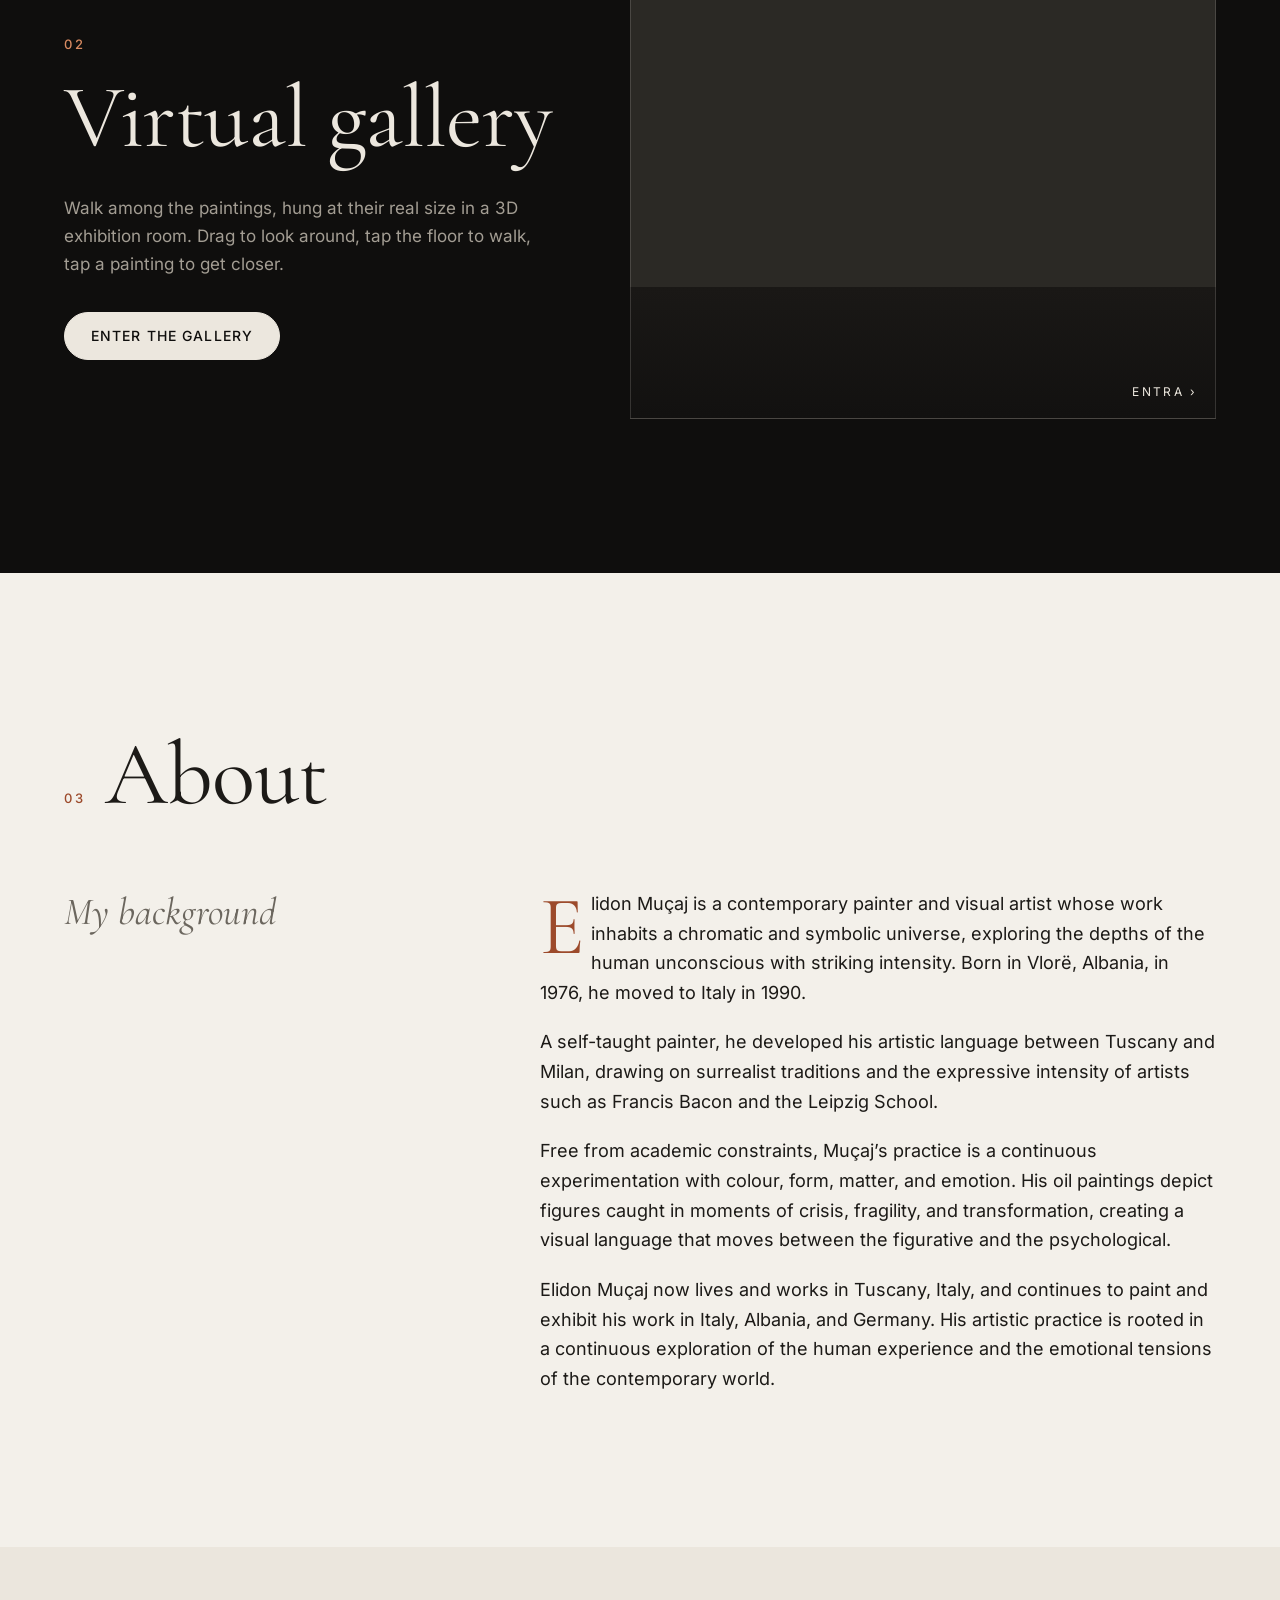
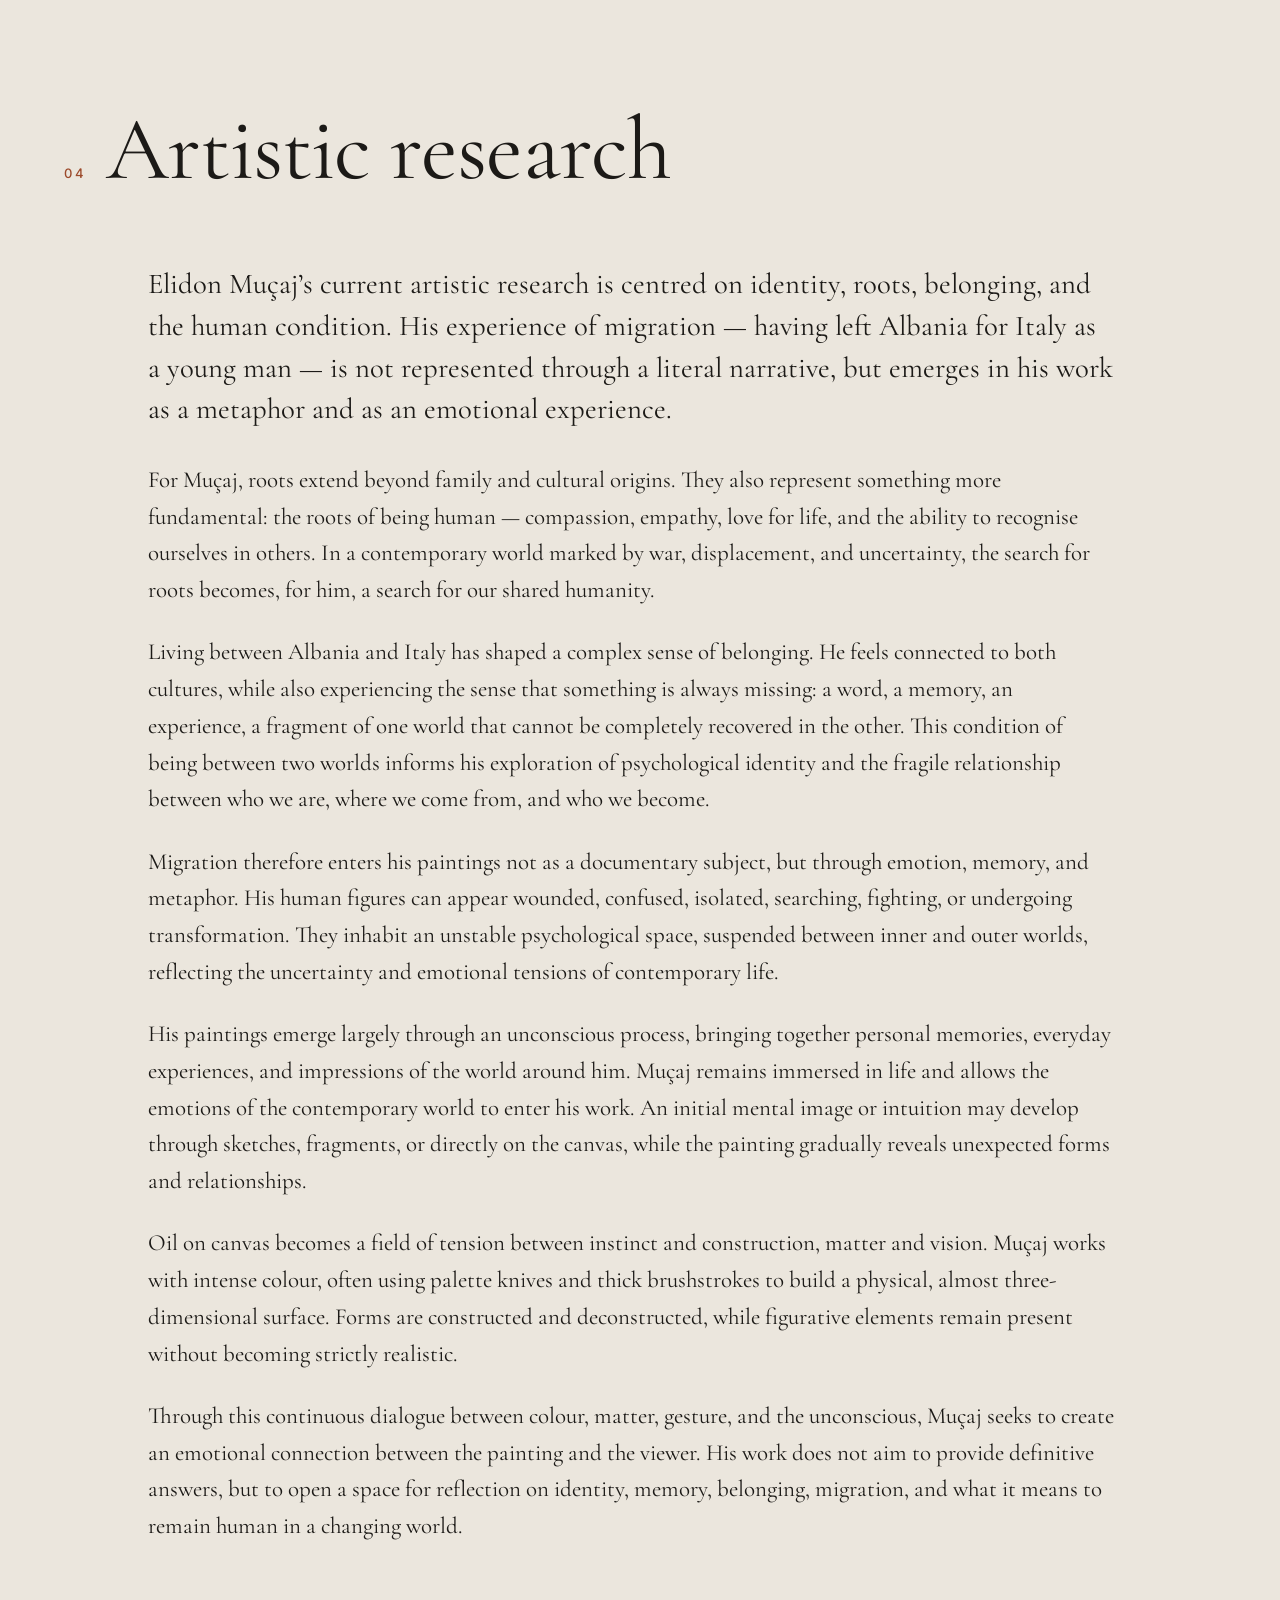
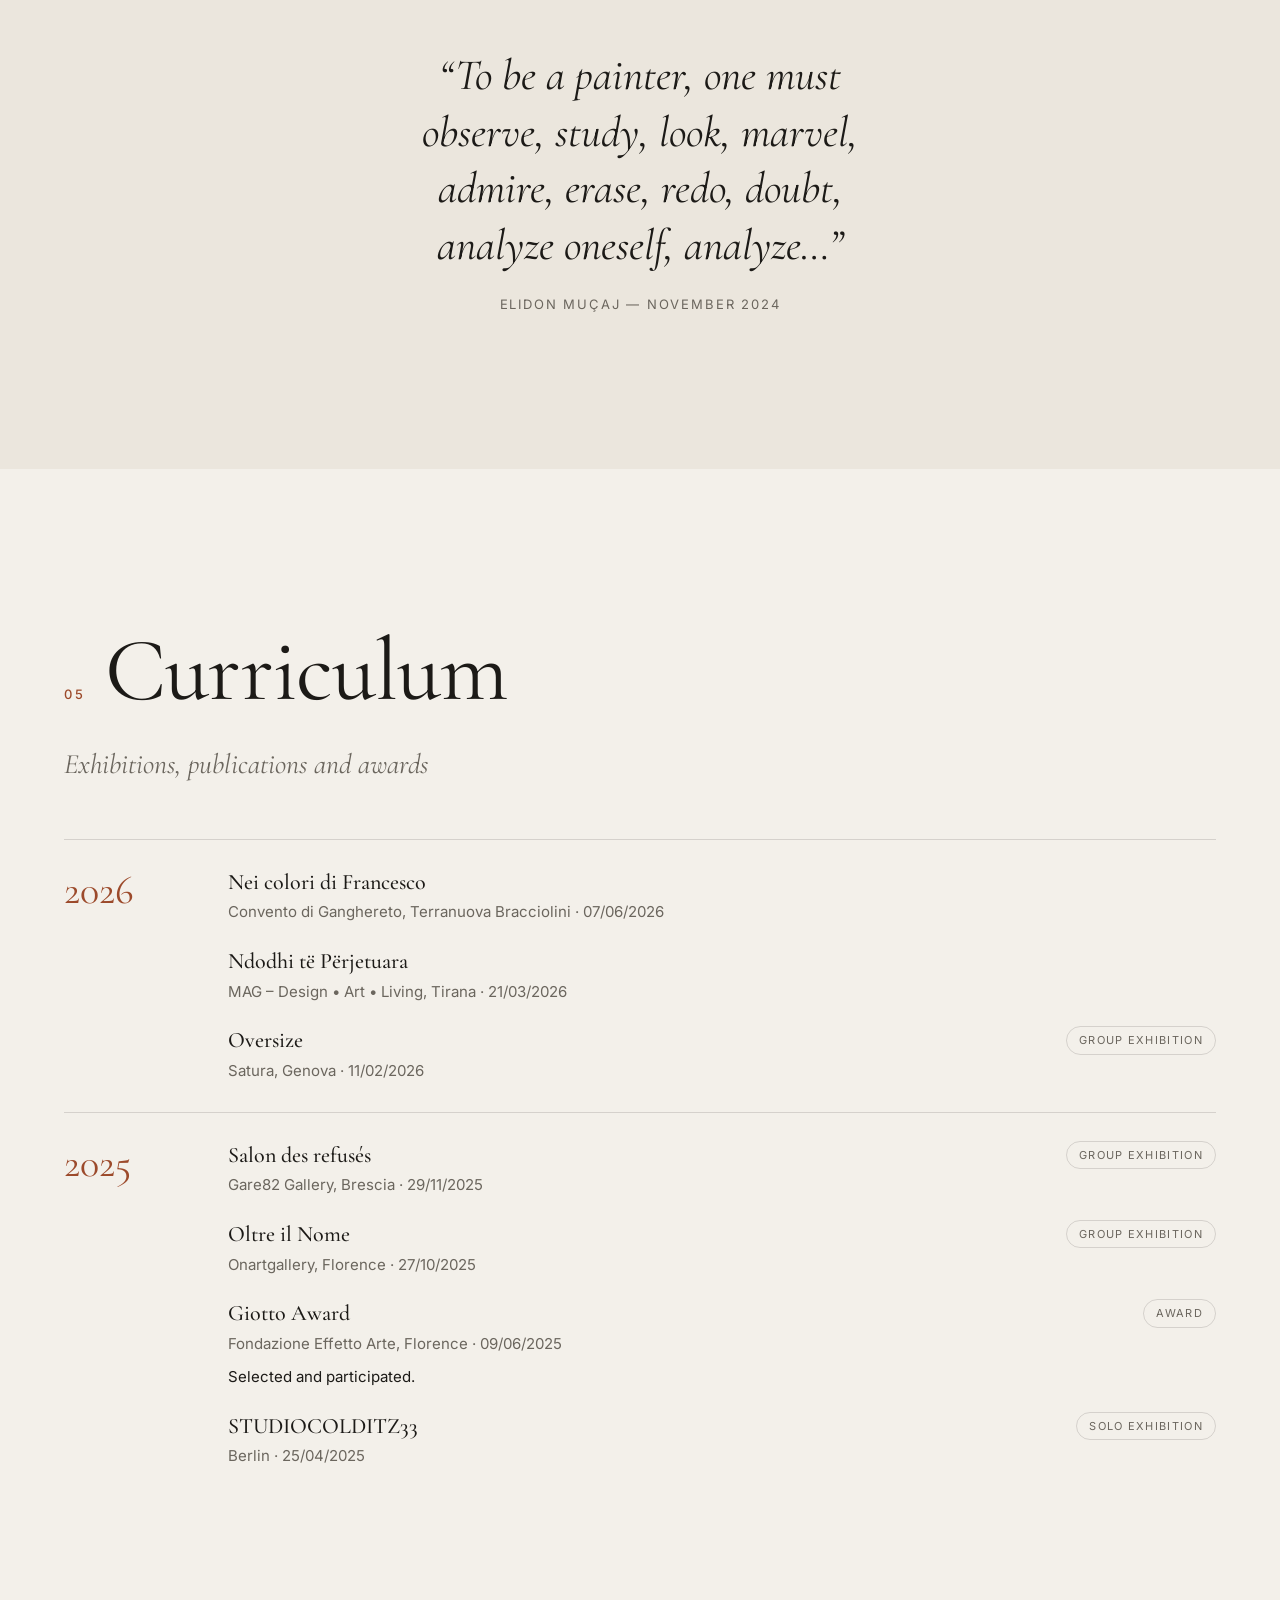
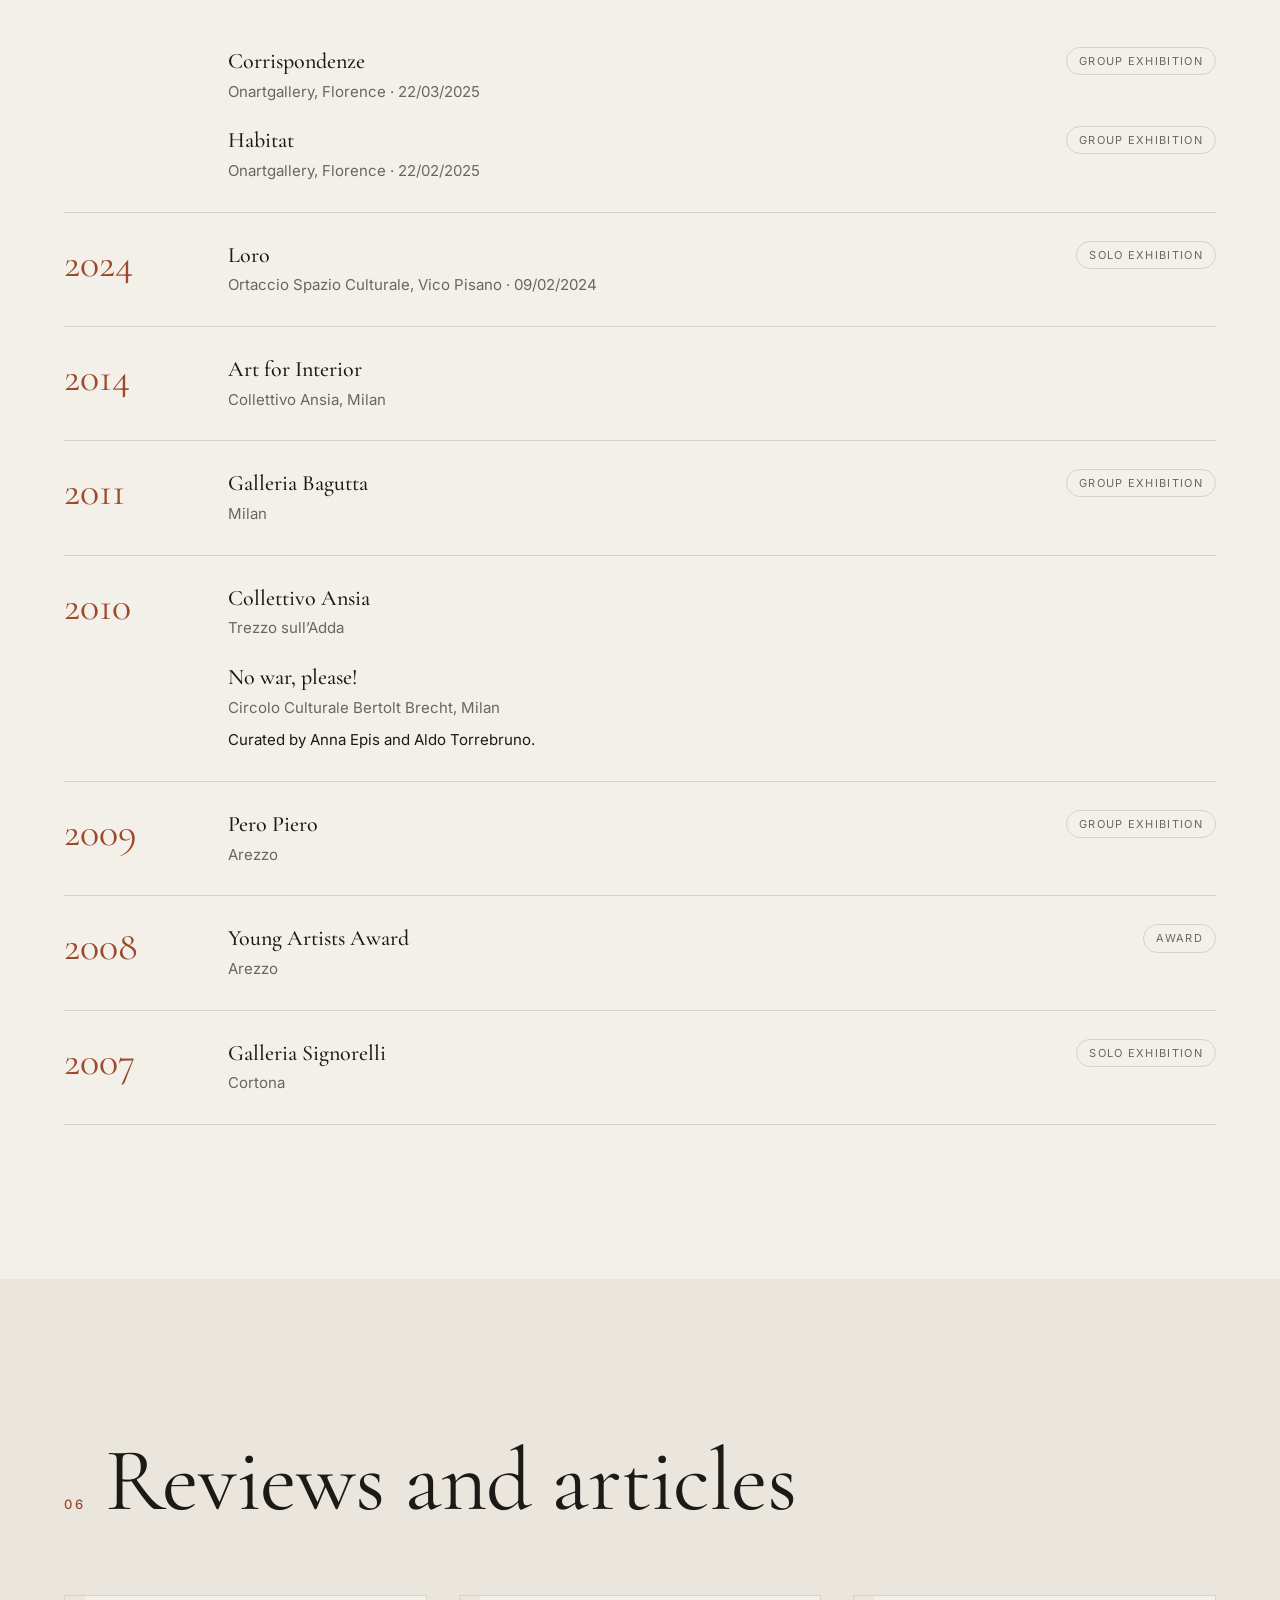
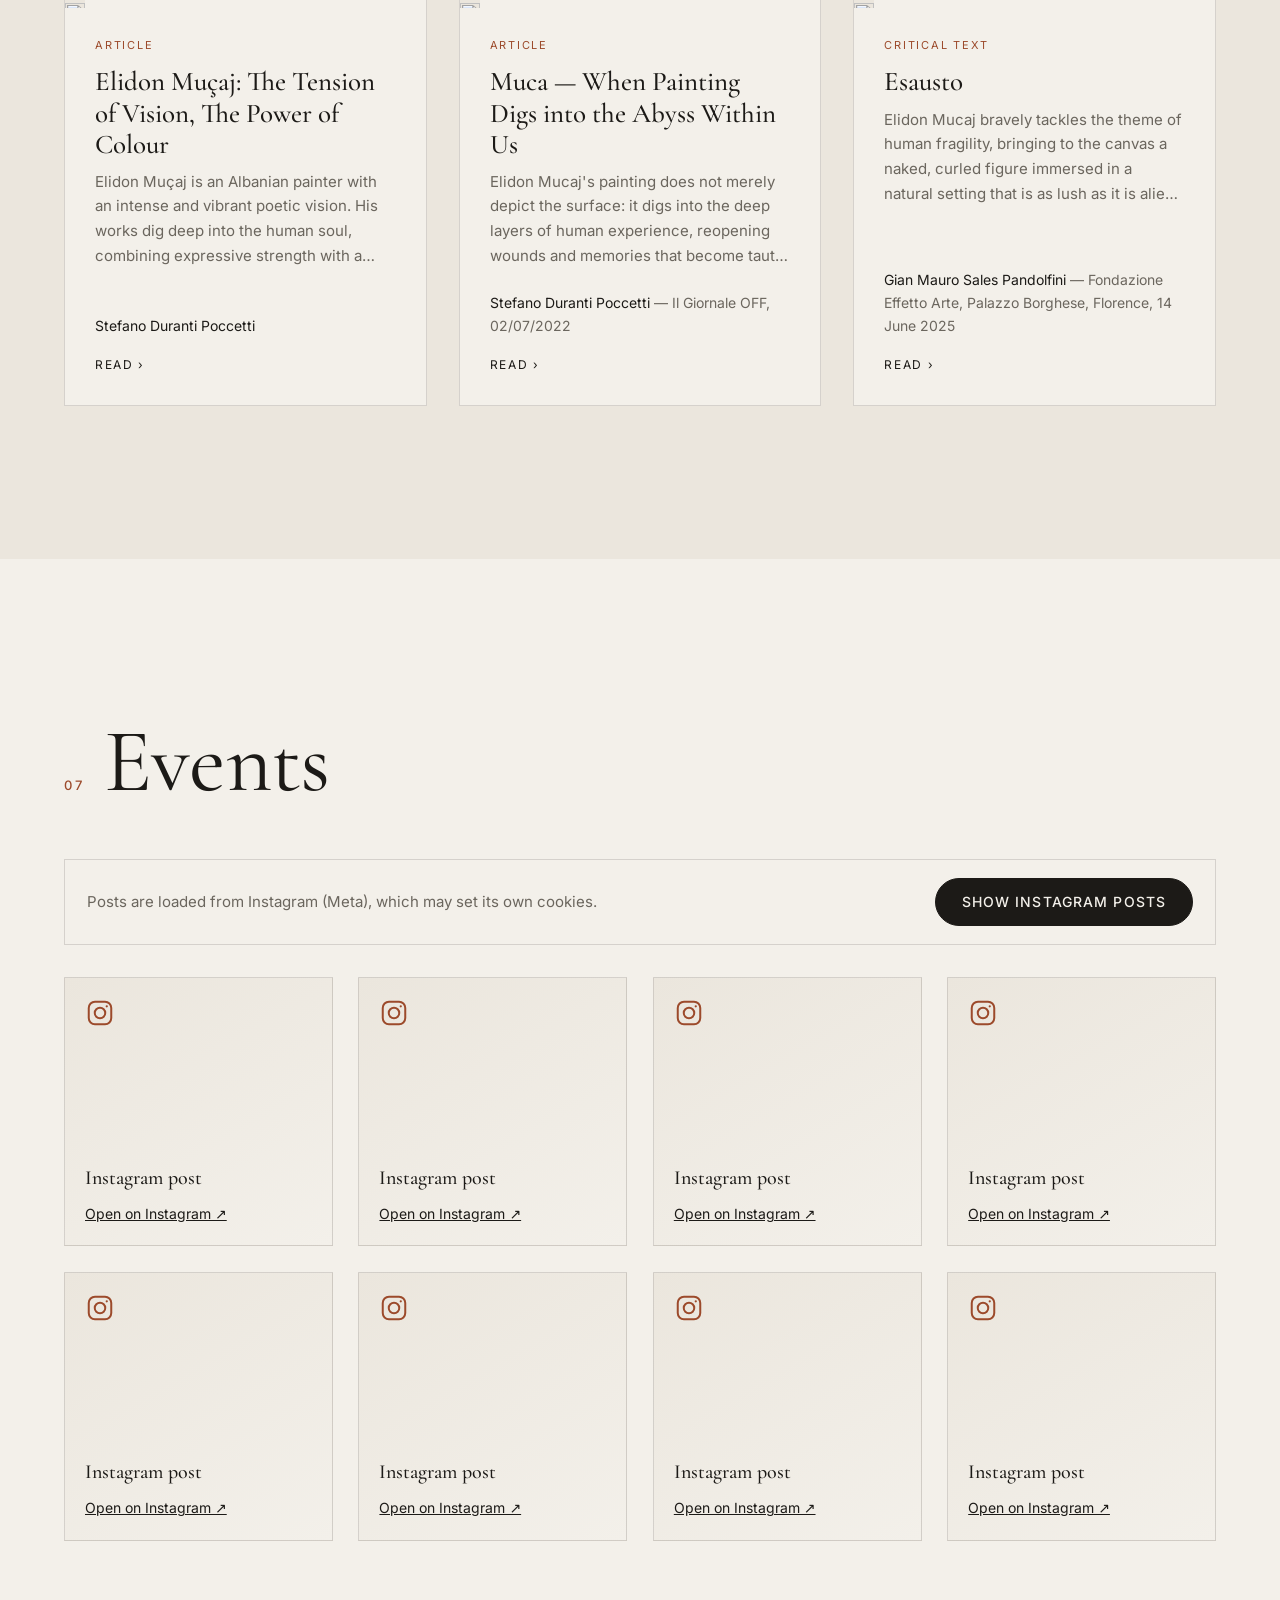
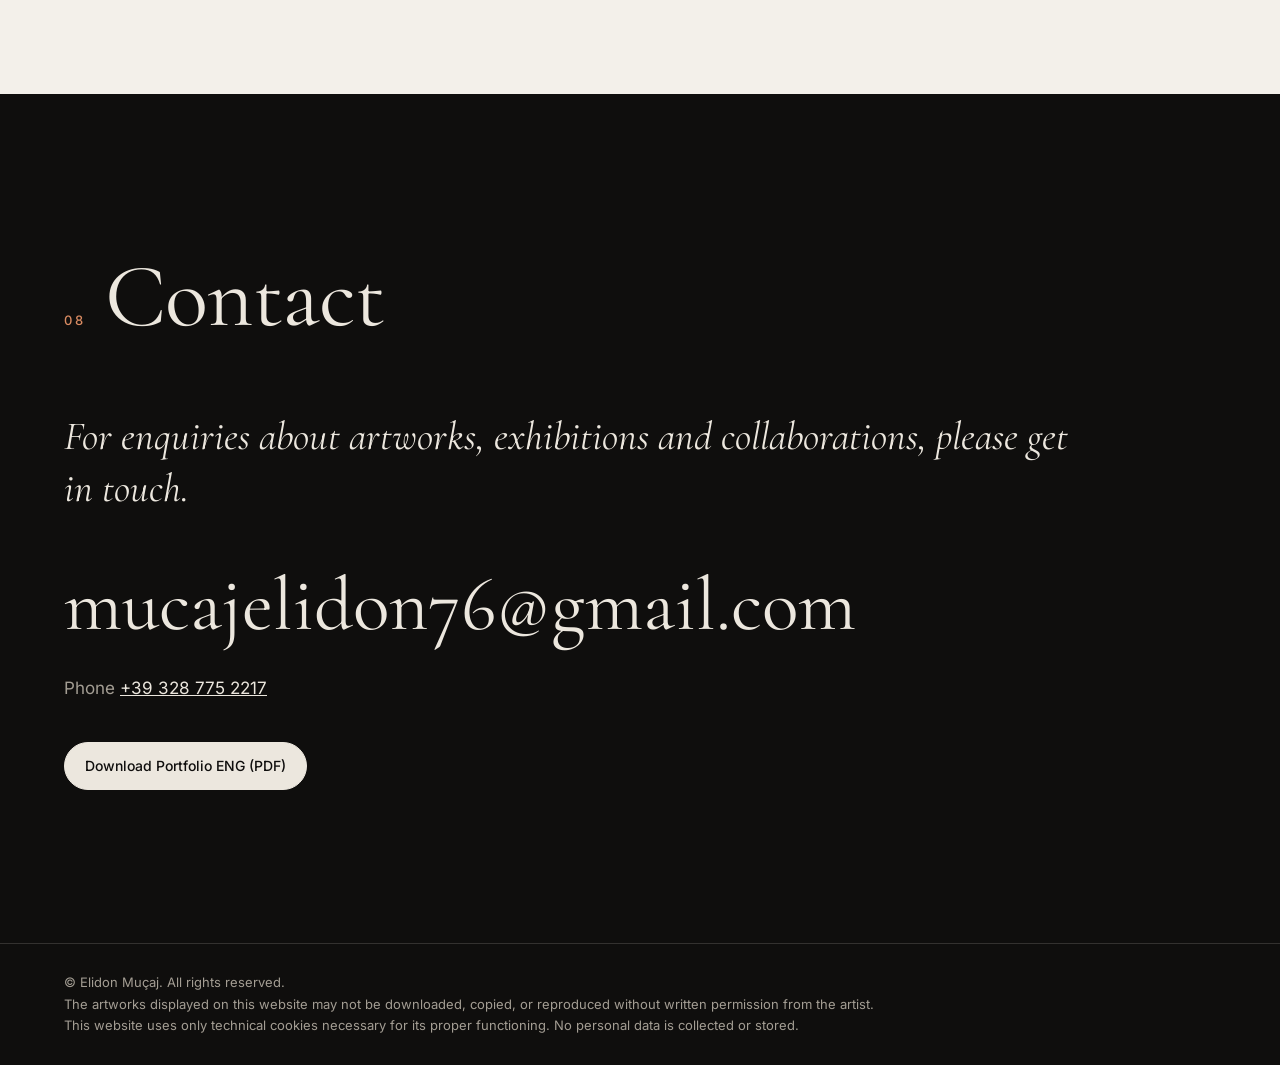
==== commit d2bb51a7: "Contenuti reali del vecchio sito e nuove sezioni Importa da elidonmucaj.art biografia, ricerca artis" ====
--- a/index.html
+++ b/index.html
@@ -1,124 +1,156 @@
 <!doctype html>
-<html lang="it">
+<html lang="en">
 <head>
   <meta charset="utf-8">
   <meta name="viewport" content="width=device-width, initial-scale=1">
-  <title>Elidon Mucaj — Pittore</title>
-  <meta name="description" content="Elidon Mucaj, pittore. Opere, mostre, testi critici e contatti.">
+  <title>Elidon Muçaj — Painter · Visual Artist · Storyteller</title>
+  <meta name="description" content="Elidon Muçaj (Vlorë, 1976) is a contemporary painter and visual artist living and working in Tuscany. Paintings, artistic research, exhibitions, reviews and contacts.">
   <meta name="theme-color" content="#0f0e0d">
   <meta property="og:type" content="website">
-  <meta property="og:title" content="Elidon Mucaj — Pittore">
-  <meta property="og:description" content="Elidon Mucaj, pittore. Opere, mostre, testi critici e contatti.">
+  <meta property="og:title" content="Elidon Muçaj — Painter · Visual Artist · Storyteller">
+  <meta property="og:description" content="Elidon Muçaj (Vlorë, 1976) is a contemporary painter and visual artist living and working in Tuscany.">
   <meta property="og:url" content="https://www.elidonmucaj.art/">
   <link rel="canonical" href="https://www.elidonmucaj.art/">
   <link rel="icon" href="assets/favicon.svg" type="image/svg+xml">
   <link rel="preload" href="assets/fonts/cormorant-garamond-latin-500-normal.woff2" as="font" type="font/woff2" crossorigin>
   <link rel="preload" href="assets/fonts/inter-latin-400-normal.woff2" as="font" type="font/woff2" crossorigin>
-  <link rel="preload" href="contenuti/sito.json" as="fetch" crossorigin>
-  <link rel="stylesheet" href="assets/css/style.css?v=1">
+  <link rel="stylesheet" href="assets/css/style.css?v=2">
   <script type="importmap">
     { "imports": { "three": "./assets/vendor/three/three.min.js" } }
   </script>
-  <script type="module" src="assets/js/main.js?v=1"></script>
+  <script type="module" src="assets/js/main.js?v=2"></script>
 </head>
 <body>
-  <a class="salta" href="#opere">Vai alle opere</a>
+  <a class="salta" href="#portfolio">Skip to the paintings</a>
 
   <header class="testata" data-testata>
-    <a class="testata__nome" href="#home" data-testo="sito.nome">Elidon Mucaj</a>
+    <a class="testata__nome" href="#hero" data-testo="sito.nome">Elidon Muçaj</a>
     <button class="testata__menu" type="button" aria-expanded="false" aria-controls="navigazione" data-menu>
       <span class="sr">Menu</span><span aria-hidden="true"></span>
     </button>
-    <nav class="testata__nav" id="navigazione" aria-label="Sezioni">
-      <a href="#opere">Opere</a>
-      <a href="#galleria-3d">Galleria 3D</a>
-      <a href="#biografia">Biografia</a>
-      <a href="#mostre">Mostre</a>
-      <a href="#critica-articoli">Critica</a>
-      <a href="#contatti">Contatti</a>
+    <nav class="testata__nav" id="navigazione" aria-label="Sections">
+      <a href="#portfolio">Paintings</a>
+      <a href="#gallery-3d">3D Gallery</a>
+      <a href="#about">About</a>
+      <a href="#research">Research</a>
+      <a href="#curriculum">Curriculum</a>
+      <a href="#critica-articoli">Reviews</a>
+      <a href="#events">Events</a>
+      <a href="#contact">Contact</a>
     </nav>
   </header>
 
   <main>
-    <section class="apertura" id="home" aria-label="Apertura">
+    <section class="apertura" id="hero" aria-label="Introduction">
       <div class="apertura__scena" data-scena-apertura aria-hidden="true"></div>
       <div class="apertura__testo">
         <p class="apertura__professione" data-testo="sito.professione"></p>
-        <h1 class="apertura__nome" data-testo="sito.nome">Elidon Mucaj</h1>
+        <h1 class="apertura__nome" data-testo="sito.nome">Elidon Muçaj</h1>
         <p class="apertura__frase" data-testo="sito.frase_apertura"></p>
         <div class="apertura__azioni">
-          <a class="bottone bottone--chiaro" href="#opere">Scopri le opere</a>
-          <button class="bottone bottone--trasparente" type="button" data-apri-galleria>Entra nella galleria 3D</button>
-        </div>
-      </div>
-      <a class="apertura__scorri" href="#opere" aria-label="Scorri alle opere"><span></span></a>
-    </section>
-
-    <section class="sezione" id="opere">
+          <a class="bottone bottone--chiaro" href="#portfolio">See the paintings</a>
+          <button class="bottone bottone--trasparente" type="button" data-apri-galleria>Enter the 3D gallery</button>
+        </div>
+      </div>
+      <a class="apertura__scorri" href="#portfolio" aria-label="Scroll to the paintings"><span></span></a>
+    </section>
+
+    <section class="sezione" id="portfolio">
       <div class="contenitore">
         <header class="sezione__testa">
           <p class="sezione__numero">01</p>
-          <h2 class="sezione__titolo">Opere</h2>
-        </header>
-        <div class="filtri" role="group" aria-label="Filtra le opere" data-filtri></div>
-        <ul class="griglia" data-griglia-opere></ul>
-      </div>
-    </section>
-
-    <section class="sezione sezione--scura" id="galleria-3d">
+          <h2 class="sezione__titolo">Paintings</h2>
+        </header>
+        <div class="filtri" role="group" aria-label="Filter the paintings" data-filtri></div>
+        <div class="griglia" data-griglia-opere></div>
+      </div>
+    </section>
+
+    <section class="sezione sezione--scura" id="gallery-3d">
       <div class="contenitore invito-3d">
         <div class="invito-3d__testo">
           <p class="sezione__numero">02</p>
-          <h2 class="sezione__titolo">Galleria virtuale</h2>
-          <p class="invito-3d__descrizione">Cammina tra le opere esposte in una sala 3D, in scala reale. Trascina per guardarti intorno, tocca il pavimento per spostarti, tocca un quadro per avvicinarti.</p>
-          <button class="bottone bottone--chiaro" type="button" data-apri-galleria>Entra nella galleria</button>
-        </div>
-        <button class="invito-3d__anteprima" type="button" data-apri-galleria aria-label="Entra nella galleria 3D">
+          <h2 class="sezione__titolo">Virtual gallery</h2>
+          <p class="invito-3d__descrizione">Walk among the paintings, hung at their real size in a 3D exhibition room. Drag to look around, tap the floor to walk, tap a painting to get closer.</p>
+          <button class="bottone bottone--chiaro" type="button" data-apri-galleria>Enter the gallery</button>
+        </div>
+        <button class="invito-3d__anteprima" type="button" data-apri-galleria aria-label="Enter the 3D gallery">
           <span class="invito-3d__quadri" data-anteprima-3d></span>
         </button>
       </div>
     </section>
 
-    <section class="sezione" id="biografia">
-      <div class="contenitore biografia">
+    <section class="sezione" id="about">
+      <div class="contenitore biografia" data-biografia>
         <header class="sezione__testa">
           <p class="sezione__numero">03</p>
-          <h2 class="sezione__titolo">Biografia</h2>
-        </header>
-        <figure class="biografia__foto" data-foto-biografia></figure>
+          <h2 class="sezione__titolo">About</h2>
+        </header>
+        <div class="biografia__lato">
+          <p class="biografia__sottotitolo" data-testo="biografia.sottotitolo"></p>
+          <figure class="biografia__foto" data-foto-biografia></figure>
+        </div>
         <div class="biografia__testo testo-lungo" data-paragrafi="biografia.testo"></div>
+      </div>
+    </section>
+
+    <section class="sezione sezione--tenue" id="research">
+      <span class="ancora" id="resume"></span>
+      <div class="contenitore ricerca">
+        <header class="sezione__testa">
+          <p class="sezione__numero">04</p>
+          <h2 class="sezione__titolo">Artistic research</h2>
+        </header>
+        <div class="ricerca__testo testo-lungo" data-paragrafi="ricerca.testo"></div>
         <blockquote class="citazione" data-citazione>
-          <p data-testo="biografia.citazione"></p>
-          <footer data-testo="biografia.autore_citazione"></footer>
+          <p data-testo="ricerca.citazione"></p>
+          <footer data-testo="ricerca.autore_citazione"></footer>
         </blockquote>
       </div>
     </section>
 
-    <section class="sezione sezione--tenue" id="mostre">
-      <div class="contenitore">
-        <header class="sezione__testa">
-          <p class="sezione__numero">04</p>
-          <h2 class="sezione__titolo">Mostre</h2>
-        </header>
+    <section class="sezione" id="curriculum">
+      <span class="ancora" id="pricing"></span>
+      <div class="contenitore">
+        <header class="sezione__testa">
+          <p class="sezione__numero">05</p>
+          <h2 class="sezione__titolo">Curriculum</h2>
+        </header>
+        <p class="sezione__sottotitolo">Exhibitions, publications and awards</p>
         <div class="mostre" data-mostre></div>
       </div>
     </section>
 
-    <section class="sezione" id="critica-articoli">
-      <div class="contenitore">
-        <header class="sezione__testa">
-          <p class="sezione__numero">05</p>
-          <h2 class="sezione__titolo">Critica e articoli</h2>
+    <section class="sezione sezione--tenue" id="critica-articoli">
+      <div class="contenitore">
+        <header class="sezione__testa">
+          <p class="sezione__numero">06</p>
+          <h2 class="sezione__titolo">Reviews and articles</h2>
         </header>
         <ul class="critica" data-critica></ul>
       </div>
     </section>
 
-    <section class="sezione sezione--scura" id="contatti">
+    <section class="sezione" id="events">
+      <span class="ancora" id="services"></span>
+      <div class="contenitore">
+        <header class="sezione__testa">
+          <p class="sezione__numero">07</p>
+          <h2 class="sezione__titolo">Events</h2>
+        </header>
+        <div class="consenso" data-consenso hidden>
+          <p>Posts are loaded from Instagram (Meta), which may set its own cookies.</p>
+          <button class="bottone bottone--scuro" type="button" data-consenso-si>Show Instagram posts</button>
+        </div>
+        <ul class="eventi" data-eventi></ul>
+      </div>
+    </section>
+
+    <section class="sezione sezione--scura" id="contact">
       <div class="contenitore contatti">
         <header class="sezione__testa">
-          <p class="sezione__numero">06</p>
-          <h2 class="sezione__titolo">Contatti</h2>
+          <p class="sezione__numero">08</p>
+          <h2 class="sezione__titolo">Contact</h2>
         </header>
         <p class="contatti__invito" data-testo="contatti.invito"></p>
         <div class="contatti__voci" data-contatti></div>
@@ -127,62 +159,66 @@
   </main>
 
   <footer class="piede">
-    <p>© <span data-anno></span> <span data-testo="sito.nome">Elidon Mucaj</span>. Tutte le immagini delle opere sono protette da diritto d'autore.</p>
+    <div class="piede__testo" data-piede></div>
   </footer>
 
-  <dialog class="visore" data-visore aria-label="Opera">
+  <dialog class="visore" data-visore aria-label="Artwork">
     <div class="visore__corpo">
       <figure class="visore__figura">
-        <img alt="" data-visore-img>
+        <img alt="" draggable="false" data-visore-img>
       </figure>
       <div class="visore__scheda">
         <p class="visore__conta" data-visore-conta></p>
         <h3 class="visore__titolo" data-visore-titolo></h3>
         <dl class="visore__dati" data-visore-dati></dl>
         <div class="visore__descrizione testo-lungo" data-visore-descrizione></div>
-        <a class="bottone bottone--scuro" data-visore-richiesta>Chiedi informazioni</a>
-      </div>
-    </div>
-    <button class="visore__chiudi" type="button" data-chiudi aria-label="Chiudi">×</button>
-    <button class="visore__freccia visore__freccia--prec" type="button" data-visore-prec aria-label="Opera precedente">‹</button>
-    <button class="visore__freccia visore__freccia--succ" type="button" data-visore-succ aria-label="Opera successiva">›</button>
+        <a class="bottone bottone--scuro" data-visore-richiesta>Ask about this work</a>
+      </div>
+    </div>
+    <button class="visore__chiudi" type="button" data-chiudi aria-label="Close">×</button>
+    <button class="visore__freccia visore__freccia--prec" type="button" data-visore-prec aria-label="Previous">‹</button>
+    <button class="visore__freccia visore__freccia--succ" type="button" data-visore-succ aria-label="Next">›</button>
   </dialog>
 
-  <dialog class="lettore" data-lettore aria-label="Testo">
+  <dialog class="lettore" data-lettore aria-label="Text">
     <article class="lettore__corpo">
       <p class="lettore__tipo" data-lettore-tipo></p>
       <h3 class="lettore__titolo" data-lettore-titolo></h3>
       <p class="lettore__firma" data-lettore-firma></p>
+      <figure class="lettore__immagine" data-lettore-immagine></figure>
       <div class="testo-lungo" data-lettore-testo></div>
-      <a class="bottone bottone--scuro" target="_blank" rel="noopener" data-lettore-link>Leggi alla fonte</a>
+      <div class="lettore__azioni">
+        <a class="bottone bottone--scuro" target="_blank" rel="noopener" data-lettore-pdf>Read the full article (PDF)</a>
+        <a class="bottone" target="_blank" rel="noopener" data-lettore-link>Read at the source ↗</a>
+      </div>
     </article>
-    <button class="visore__chiudi" type="button" data-chiudi aria-label="Chiudi">×</button>
+    <button class="visore__chiudi" type="button" data-chiudi aria-label="Close">×</button>
   </dialog>
 
   <div class="sala" data-sala hidden>
     <div class="sala__scena" data-sala-scena></div>
     <div class="sala__caricamento" data-sala-caricamento>
-      <p>Allestimento della sala…</p>
+      <p>Setting up the room…</p>
       <div class="sala__barra"><span data-sala-progresso></span></div>
     </div>
     <div class="sala__aiuto" data-sala-aiuto>
-      <p><strong>Trascina</strong> per guardarti intorno · <strong>tocca il pavimento</strong> per camminare · <strong>tocca un quadro</strong> per avvicinarti</p>
-      <p class="sala__aiuto-tasti">Da tastiera: frecce o W A S D per camminare, Esc per uscire</p>
+      <p><strong>Drag</strong> to look around · <strong>tap the floor</strong> to walk · <strong>tap a painting</strong> to get closer</p>
+      <p class="sala__aiuto-tasti">Keyboard: arrows or W A S D to walk, Esc to exit</p>
     </div>
     <div class="sala__didascalia" data-sala-didascalia hidden>
       <p class="sala__conta" data-sala-conta></p>
       <h3 data-sala-titolo></h3>
       <p data-sala-dati></p>
-      <button class="sala__dettagli" type="button" data-sala-dettagli>Dettagli</button>
+      <button class="sala__dettagli" type="button" data-sala-dettagli>Details</button>
     </div>
     <div class="sala__comandi">
-      <button type="button" data-sala-prec aria-label="Opera precedente">‹</button>
-      <button type="button" data-sala-giro>Visita guidata</button>
-      <button type="button" data-sala-succ aria-label="Opera successiva">›</button>
-    </div>
-    <button class="sala__esci" type="button" data-sala-esci>Esci ×</button>
+      <button type="button" data-sala-prec aria-label="Previous painting">‹</button>
+      <button type="button" data-sala-giro>Guided tour</button>
+      <button type="button" data-sala-succ aria-label="Next painting">›</button>
+    </div>
+    <button class="sala__esci" type="button" data-sala-esci>Exit ×</button>
   </div>
 
-  <noscript><p class="avviso">Per vedere le opere attiva JavaScript nel browser.</p></noscript>
+  <noscript><p class="avviso">Please enable JavaScript to see the paintings.</p></noscript>
 </body>
 </html>
--- a/assets/css/style.css
+++ b/assets/css/style.css
@@ -57,6 +57,8 @@
   overflow-x: hidden;
 }
 img { max-width: 100%; display: block; }
+main img, dialog img { -webkit-touch-callout: none; -webkit-user-select: none; user-select: none; }
+.ancora { display: block; scroll-margin-top: 40px; }
 a { color: inherit; }
 button { font: inherit; color: inherit; }
 h1, h2, h3 { font-family: var(--serif); font-weight: 500; line-height: 1.1; margin: 0; }
@@ -111,7 +113,7 @@
 .testata__nav a:hover::after, .testata__nav a[aria-current="true"]::after { transform: scaleX(1); }
 .testata__menu { display: none; }
 
-@media (max-width: 860px) {
+@media (max-width: 1100px) {
   .testata__menu {
     display: grid; place-items: center; width: 44px; height: 44px; margin-right: -10px;
     background: none; border: 0; cursor: pointer; position: relative; z-index: 2;
@@ -180,6 +182,7 @@
 .sezione__numero { margin: 0; font: 500 13px/1 var(--sans); letter-spacing: .2em; color: var(--accento); }
 .sezione--scura .sezione__numero { color: #d98b62; }
 .sezione__titolo { font-size: clamp(44px, 7vw, 96px); font-weight: 400; letter-spacing: -.01em; }
+.sezione__sottotitolo { margin: calc(-1 * clamp(20px, 3vw, 40px)) 0 clamp(36px, 5vw, 56px); font: italic 400 clamp(22px, 2.4vw, 28px)/1.3 var(--serif); color: var(--grigio); }
 
 .testo-lungo p { margin: 0 0 1.1em; }
 .testo-lungo p:last-child { margin-bottom: 0; }
@@ -198,17 +201,19 @@
 .filtri button:hover { color: var(--inchiostro); border-color: var(--inchiostro); }
 .filtri button[aria-pressed="true"] { background: var(--inchiostro); border-color: var(--inchiostro); color: var(--carta); }
 
-.griglia { list-style: none; margin: 0; padding: 0; columns: 3 300px; column-gap: clamp(20px, 3vw, 44px); }
-.griglia li { break-inside: avoid; margin-bottom: clamp(32px, 4vw, 56px); }
+.griglia { display: flex; align-items: flex-start; gap: clamp(20px, 3vw, 44px); }
+.griglia__colonna { flex: 1; min-width: 0; list-style: none; margin: 0; padding: 0; display: flex; flex-direction: column; gap: clamp(32px, 4vw, 56px); }
 .opera { display: block; width: 100%; padding: 0; border: 0; background: none; text-align: left; cursor: zoom-in; }
 .opera__cornice { position: relative; overflow: hidden; background: var(--carta-tenue); }
 .opera__cornice img { width: 100%; height: auto; transition: transform 1.2s var(--curva), opacity .6s; }
 .opera__cornice img[data-caricata="no"] { opacity: 0; }
+.opera__cornice img[data-caricata="no"]:not([height]) { aspect-ratio: 4 / 5; }
 .opera:hover .opera__cornice img { transform: scale(1.035); }
 .opera__didascalia { display: flex; justify-content: space-between; gap: 16px; margin-top: 14px; }
 .opera__titolo { font: italic 400 22px/1.25 var(--serif); }
 .opera__anno { font-size: 13px; color: var(--grigio); white-space: nowrap; padding-top: 4px; }
 .opera__tecnica { display: block; margin-top: 2px; font-size: 13px; color: var(--grigio); }
+.opera--mancante { display: none; }
 .opera__stato { position: absolute; left: 12px; top: 12px; padding: 5px 10px; border-radius: 99px; background: rgba(15, 14, 13, .72); color: #f3f0ea; font-size: 11px; letter-spacing: .1em; text-transform: uppercase; }
 .vuoto { color: var(--grigio); font-style: italic; }
 
@@ -234,22 +239,30 @@
 @media (max-width: 860px) { .invito-3d { grid-template-columns: 1fr; } }
 
 /* ---------- Biografia ---------- */
-.biografia { display: grid; grid-template-columns: minmax(0, 5fr) minmax(0, 7fr); column-gap: clamp(40px, 7vw, 120px); }
+.biografia { display: grid; grid-template-columns: minmax(0, 4fr) minmax(0, 7fr); column-gap: clamp(40px, 7vw, 120px); }
 .biografia .sezione__testa { grid-column: 1 / -1; }
-.biografia__foto { margin: 0; align-self: start; position: sticky; top: 100px; }
+.biografia__lato { align-self: start; position: sticky; top: 100px; }
+.biografia__sottotitolo { margin: 0 0 28px; font: italic 400 clamp(26px, 3vw, 40px)/1.2 var(--serif); color: var(--grigio); }
+.biografia__sottotitolo:empty { display: none; }
+.biografia__foto { margin: 0; }
 .biografia__foto img { width: 100%; height: auto; filter: grayscale(.15); }
 .biografia__foto:empty { display: none; }
 .biografia__testo { font-size: 18px; max-width: 38em; }
 .biografia__testo p:first-child::first-letter { float: left; font: 400 4.6em/.8 var(--serif); padding: .06em .08em 0 0; color: var(--accento); }
-.citazione { grid-column: 2; margin: 56px 0 0; padding: 0 0 0 28px; border-left: 1px solid var(--accento); }
-.citazione p { margin: 0; font: italic 400 clamp(24px, 2.6vw, 32px)/1.35 var(--serif); }
-.citazione footer { margin-top: 14px; font-size: 13px; letter-spacing: .14em; text-transform: uppercase; color: var(--grigio); }
-.citazione footer:not(:empty)::before { content: "— "; }
 @media (max-width: 860px) {
   .biografia { grid-template-columns: 1fr; }
-  .biografia__foto { position: static; max-width: 420px; margin-bottom: 36px; }
-  .citazione { grid-column: 1; }
-}
+  .biografia__lato { position: static; }
+  .biografia__foto { max-width: 420px; margin-bottom: 36px; }
+}
+
+.ricerca .sezione__testa { justify-content: flex-start; }
+.ricerca__testo { max-width: 42em; margin-left: auto; margin-right: clamp(0px, 8vw, 120px); font: 400 clamp(20px, 1.8vw, 23px)/1.6 var(--serif); }
+.ricerca__testo p:first-child { font-size: 1.25em; line-height: 1.45; }
+.citazione { max-width: 30em; margin: clamp(56px, 8vw, 110px) auto 0; padding: 0; text-align: center; }
+.citazione p { margin: 0; font: italic 400 clamp(28px, 3.4vw, 46px)/1.3 var(--serif); }
+.citazione p::before { content: "“"; }
+.citazione p::after { content: "”"; }
+.citazione footer { margin-top: 20px; font-size: 13px; letter-spacing: .14em; text-transform: uppercase; color: var(--grigio); }
 
 /* ---------- Mostre ---------- */
 .mostre__anno { display: grid; grid-template-columns: 140px minmax(0, 1fr); gap: 24px; padding: 28px 0; border-top: 1px solid var(--linea); }
@@ -257,10 +270,14 @@
 .mostre__anno h3 { font-size: 40px; font-weight: 400; color: var(--accento); }
 .mostre__lista { list-style: none; margin: 0; padding: 0; display: grid; gap: 22px; }
 .mostra { display: grid; grid-template-columns: minmax(0, 1fr) auto; gap: 4px 24px; }
-.mostra__titolo { font: 500 22px/1.3 var(--serif); }
+.mostra__titolo { margin: 0; font: 500 22px/1.3 var(--serif); }
 .mostra__titolo a { text-decoration-thickness: 1px; text-underline-offset: 4px; }
 .mostra__luogo { grid-column: 1; color: var(--grigio); font-size: 15px; }
 .mostra__note { grid-column: 1; font-size: 15px; margin: 4px 0 0; }
+.mostra__foto { grid-column: 1 / -1; display: flex; flex-wrap: wrap; gap: 10px; margin-top: 12px; }
+.mostra__foto button { padding: 0; border: 0; background: none; cursor: zoom-in; overflow: hidden; }
+.mostra__foto img { width: auto; height: clamp(90px, 12vw, 140px); transition: transform .8s var(--curva); }
+.mostra__foto button:hover img { transform: scale(1.04); }
 .mostra__tipo { grid-column: 2; grid-row: 1; align-self: start; padding: 4px 12px; border: 1px solid var(--linea); border-radius: 99px; font-size: 11px; letter-spacing: .12em; text-transform: uppercase; color: var(--grigio); white-space: nowrap; }
 @media (max-width: 600px) {
   .mostre__anno { grid-template-columns: 1fr; gap: 12px; }
@@ -271,17 +288,42 @@
 /* ---------- Critica e articoli ---------- */
 .critica { list-style: none; margin: 0; padding: 0; display: grid; grid-template-columns: repeat(auto-fill, minmax(min(100%, 340px), 1fr)); gap: clamp(20px, 2.5vw, 32px); }
 .scheda-critica {
-  display: flex; flex-direction: column; height: 100%; width: 100%; padding: 32px; text-align: left;
-  border: 1px solid var(--linea); background: transparent; cursor: pointer; text-decoration: none;
-  transition: background .35s var(--curva), border-color .35s, transform .5s var(--curva);
-}
-.scheda-critica:hover { background: var(--carta-tenue); border-color: var(--inchiostro); transform: translateY(-3px); }
+  display: flex; flex-direction: column; height: 100%; width: 100%; padding: 0; text-align: left; overflow: hidden;
+  border: 1px solid var(--linea); background: var(--carta); cursor: pointer; text-decoration: none;
+  transition: border-color .35s, transform .5s var(--curva), box-shadow .5s var(--curva);
+}
+.scheda-critica:hover { border-color: var(--inchiostro); transform: translateY(-3px); box-shadow: 0 18px 40px rgba(0, 0, 0, .08); }
+.scheda-critica__immagine { display: block; aspect-ratio: 16 / 10; overflow: hidden; background: var(--carta-tenue); }
+.scheda-critica__immagine img { width: 100%; height: 100%; object-fit: cover; transition: transform 1.2s var(--curva); }
+.scheda-critica:hover .scheda-critica__immagine img { transform: scale(1.04); }
+.scheda-critica__corpo { display: flex; flex-direction: column; flex: 1; padding: 28px 30px 30px; }
 .scheda-critica__tipo { font-size: 11px; letter-spacing: .16em; text-transform: uppercase; color: var(--accento); }
-.scheda-critica__titolo { margin: 14px 0 10px; font: 500 28px/1.15 var(--serif); }
+.scheda-critica__titolo { margin: 12px 0 10px; font: 500 27px/1.15 var(--serif); }
 .scheda-critica__estratto { margin: 0 0 22px; color: var(--grigio); font-size: 15px; display: -webkit-box; -webkit-line-clamp: 4; -webkit-box-orient: vertical; overflow: hidden; }
 .scheda-critica__firma { margin-top: auto; font-size: 14px; }
 .scheda-critica__firma span { color: var(--grigio); }
 .scheda-critica__leggi { margin-top: 18px; font-size: 12px; letter-spacing: .14em; text-transform: uppercase; }
+
+/* ---------- Eventi ---------- */
+.consenso { display: flex; flex-wrap: wrap; align-items: center; gap: 12px 24px; margin: -16px 0 32px; padding: 18px 22px; border: 1px solid var(--linea); }
+.consenso p { margin: 0; flex: 1 1 260px; color: var(--grigio); font-size: 15px; }
+.eventi { list-style: none; margin: 0; padding: 0; display: grid; grid-template-columns: repeat(auto-fill, minmax(min(44%, 230px), 1fr)); gap: clamp(16px, 2vw, 28px); align-items: start; }
+.eventi--caricati { grid-template-columns: repeat(auto-fill, minmax(min(100%, 320px), 1fr)); }
+.evento { display: flex; flex-direction: column; border: 1px solid var(--linea); background: var(--carta); overflow: hidden; }
+.evento--instagram { align-items: flex-start; justify-content: flex-end; gap: 4px; aspect-ratio: 1; padding: 20px; background: linear-gradient(150deg, var(--carta-tenue), var(--carta)); }
+.evento--instagram a { margin-top: 8px; font-size: 14px; }
+.evento__icona { width: 30px; height: 30px; margin-bottom: auto; color: var(--accento); }
+.evento--instagram .evento__titolo { font-size: 20px; }
+@media (max-width: 600px) { .evento--instagram { padding: 14px; } .evento--instagram .evento__titolo { font-size: 17px; } .evento--instagram a { font-size: 13px; } }
+.evento__icona svg { width: 100%; height: 100%; }
+.evento--instagram-caricato { aspect-ratio: auto; padding: 0; background: none; border: 0; }
+.evento--instagram-caricato .instagram-media { margin: 0 !important; min-width: 0 !important; width: 100% !important; }
+.evento__immagine { display: block; aspect-ratio: 4 / 3; overflow: hidden; }
+.evento__immagine img { width: 100%; height: 100%; object-fit: cover; }
+.evento__corpo { display: flex; flex-direction: column; gap: 6px; padding: 24px; }
+.evento__data { font-size: 12px; letter-spacing: .14em; text-transform: uppercase; color: var(--accento); }
+.evento__titolo { font: 500 24px/1.2 var(--serif); }
+.evento__luogo, .evento__descrizione { color: var(--grigio); font-size: 15px; }
 
 /* ---------- Contatti ---------- */
 .contatti__invito { max-width: 26em; margin: 0 0 48px; font: italic 400 clamp(26px, 3.2vw, 40px)/1.3 var(--serif); }
@@ -295,9 +337,12 @@
 .contatti__social a { display: inline-flex; align-items: center; gap: 10px; min-height: 48px; padding: 0 20px; border: 1px solid var(--notte-linea); border-radius: 99px; text-decoration: none; font-size: 14px; transition: border-color .3s; }
 .contatti__social a:hover { border-color: var(--notte-testo); }
 .contatti__social svg { width: 18px; height: 18px; }
+.contatti__social .contatti__portfolio { background: var(--notte-testo); color: var(--notte); border-color: var(--notte-testo); font-weight: 500; }
+.contatti__social .contatti__portfolio:hover { background: transparent; color: var(--notte-testo); }
 
 .piede { padding: 28px var(--margine); background: var(--notte); color: var(--notte-grigio); font-size: 13px; border-top: 1px solid var(--notte-linea); }
-.piede p { max-width: var(--larghezza); margin: 0 auto; }
+.piede__testo { max-width: var(--larghezza); margin: 0 auto; }
+.piede__testo p { margin: 0; }
 
 /* ---------- Visore opere e lettore testi ---------- */
 dialog { padding: 0; border: 0; max-width: none; max-height: none; }
@@ -342,7 +387,10 @@
 .lettore__titolo { margin: 16px 0 12px; font-size: clamp(34px, 5vw, 52px); }
 .lettore__firma { margin: 0 0 40px; color: var(--grigio); }
 .lettore .testo-lungo { font: 400 21px/1.6 var(--serif); }
-.lettore .bottone { margin-top: 40px; }
+.lettore__immagine { margin: 0 0 36px; }
+.lettore__immagine:empty { display: none; }
+.lettore__immagine img { max-height: 360px; width: auto; }
+.lettore__azioni { display: flex; flex-wrap: wrap; gap: 10px; margin-top: 40px; }
 .lettore .visore__chiudi { color: var(--inchiostro); position: absolute; }
 
 /* ---------- Sala 3D (schermo intero) ---------- */
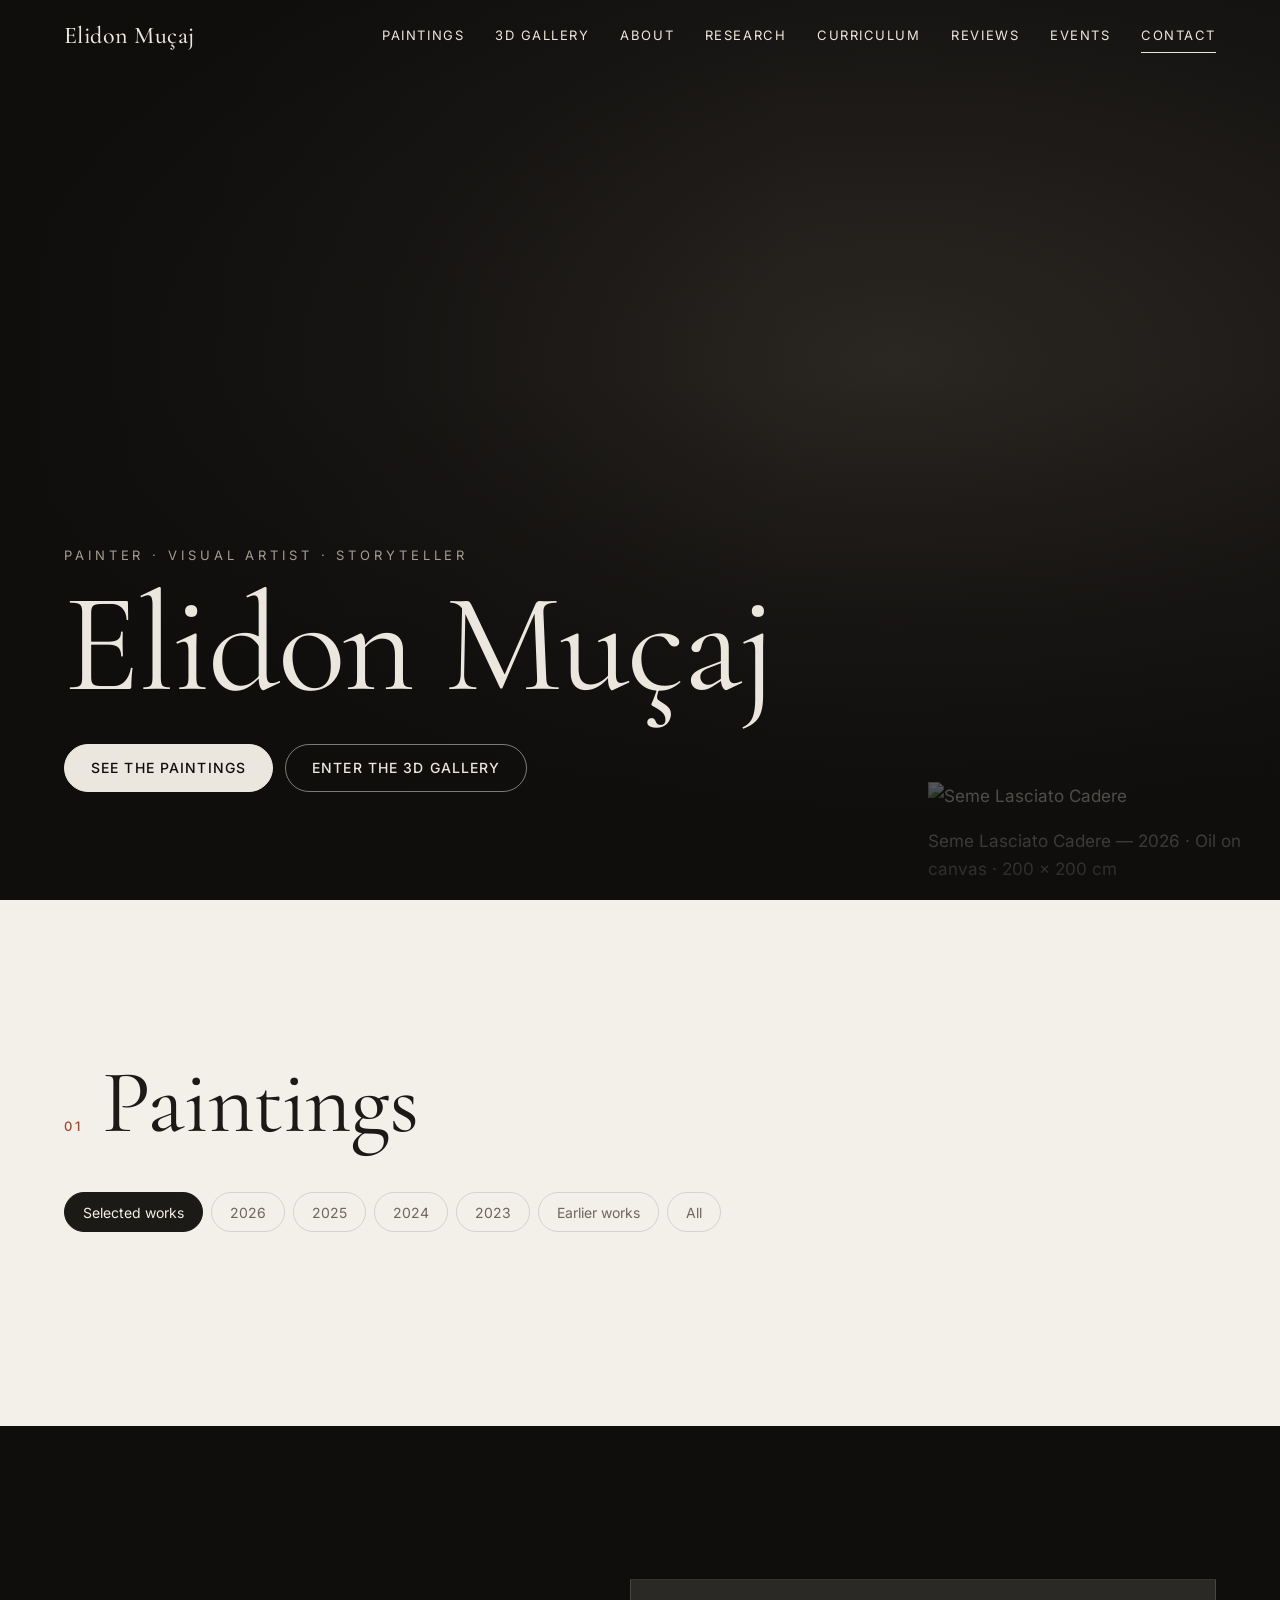
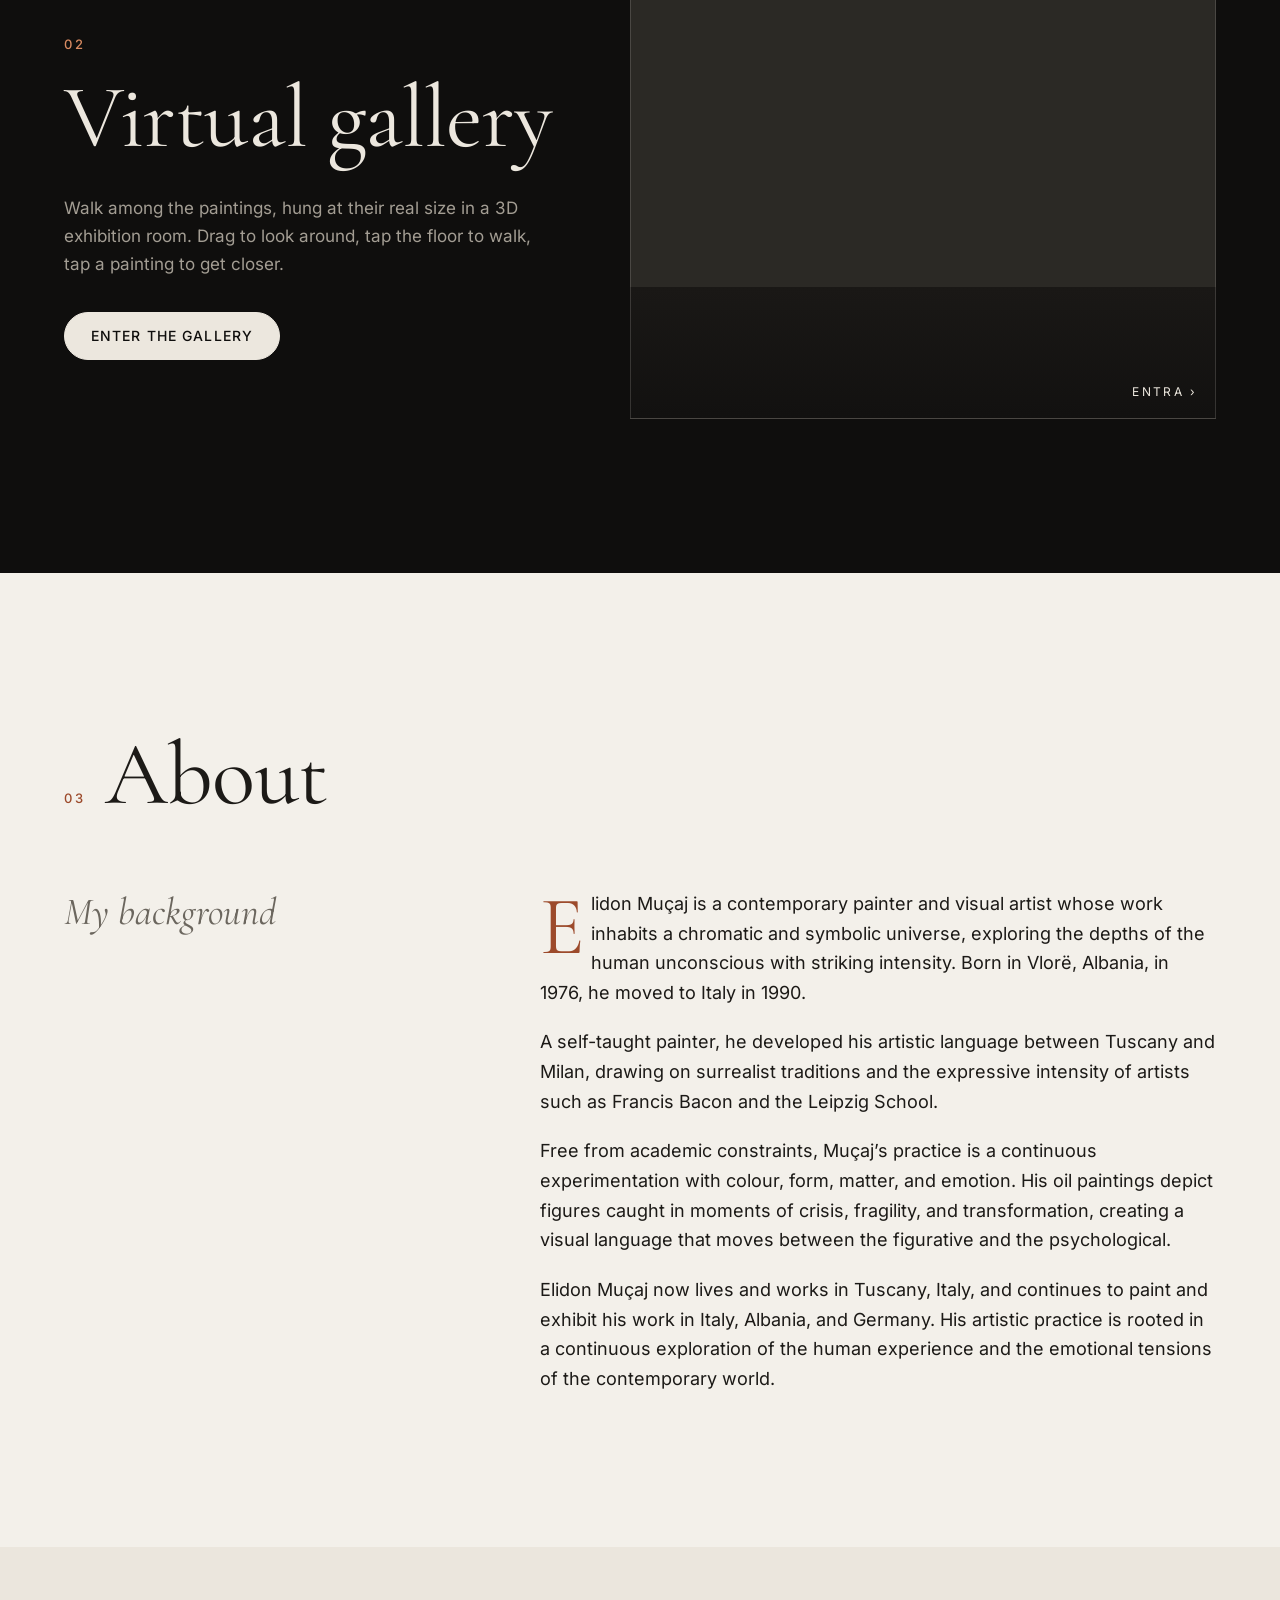
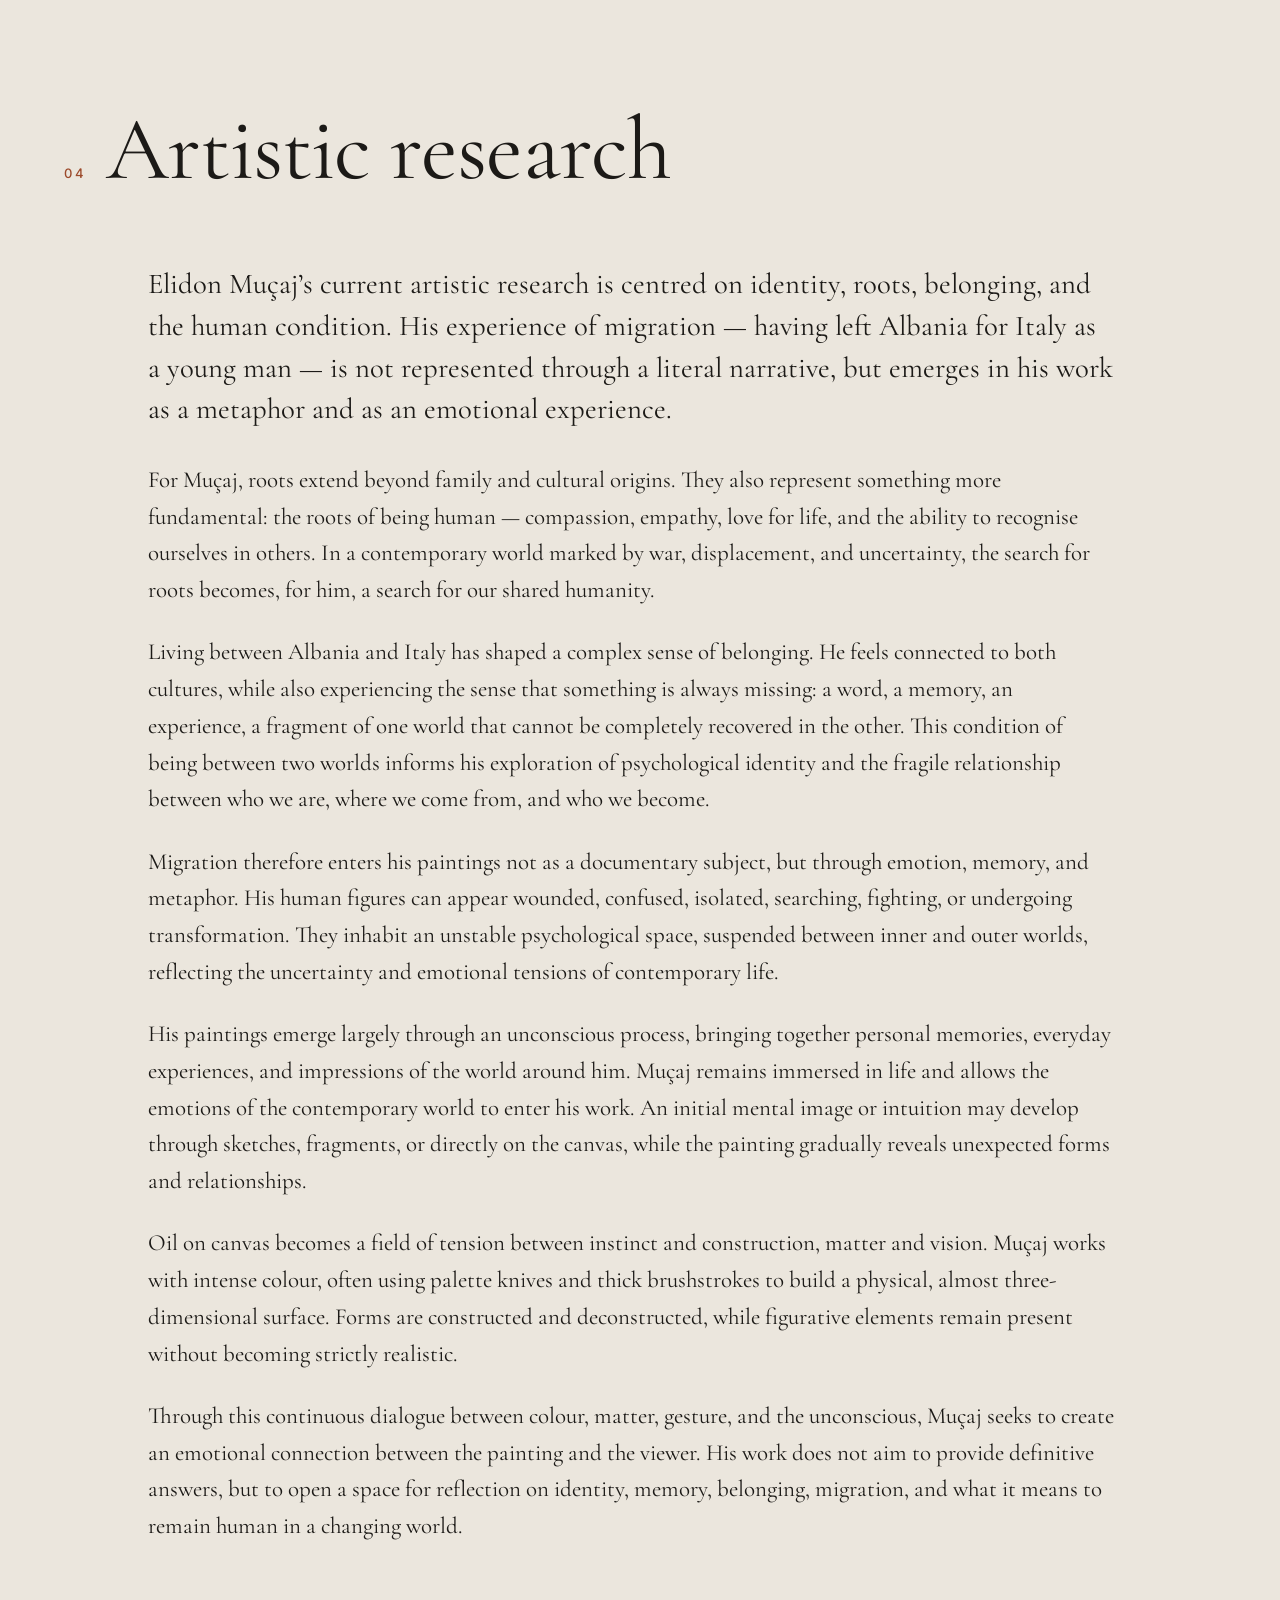
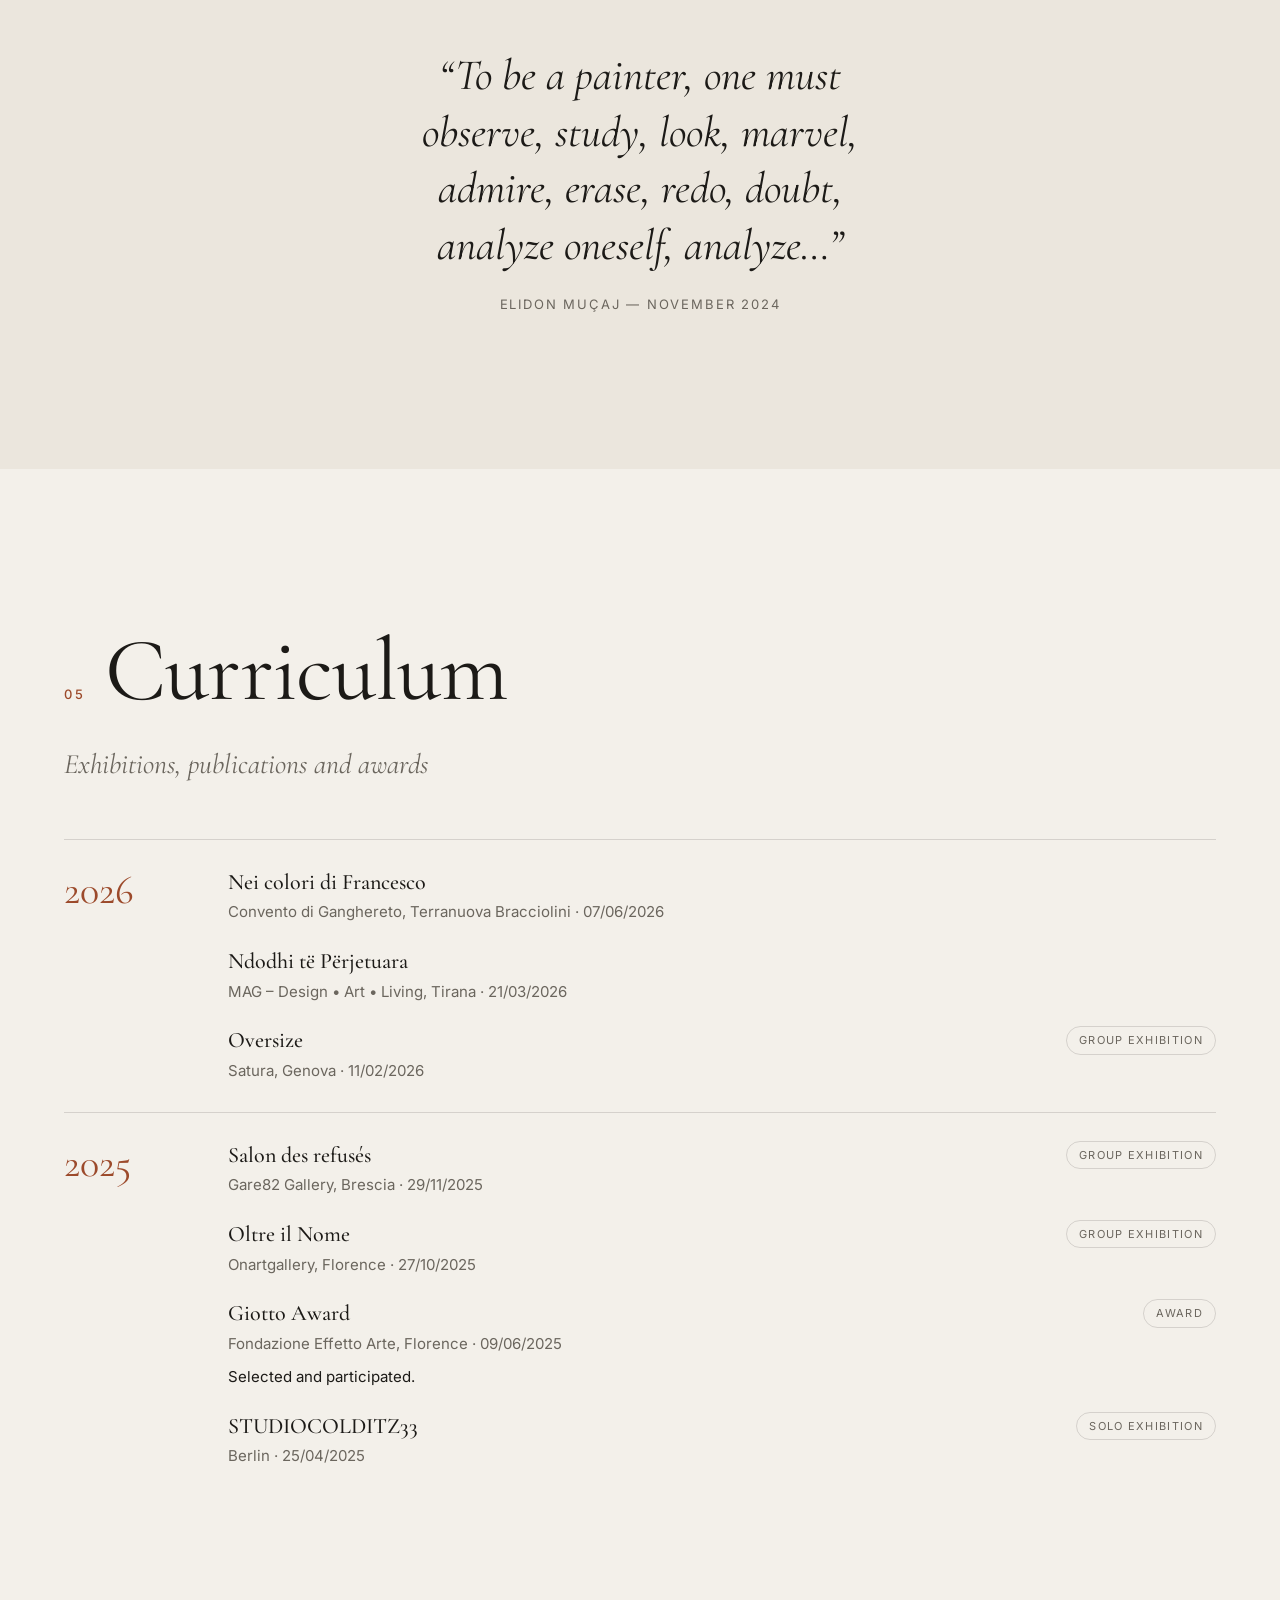
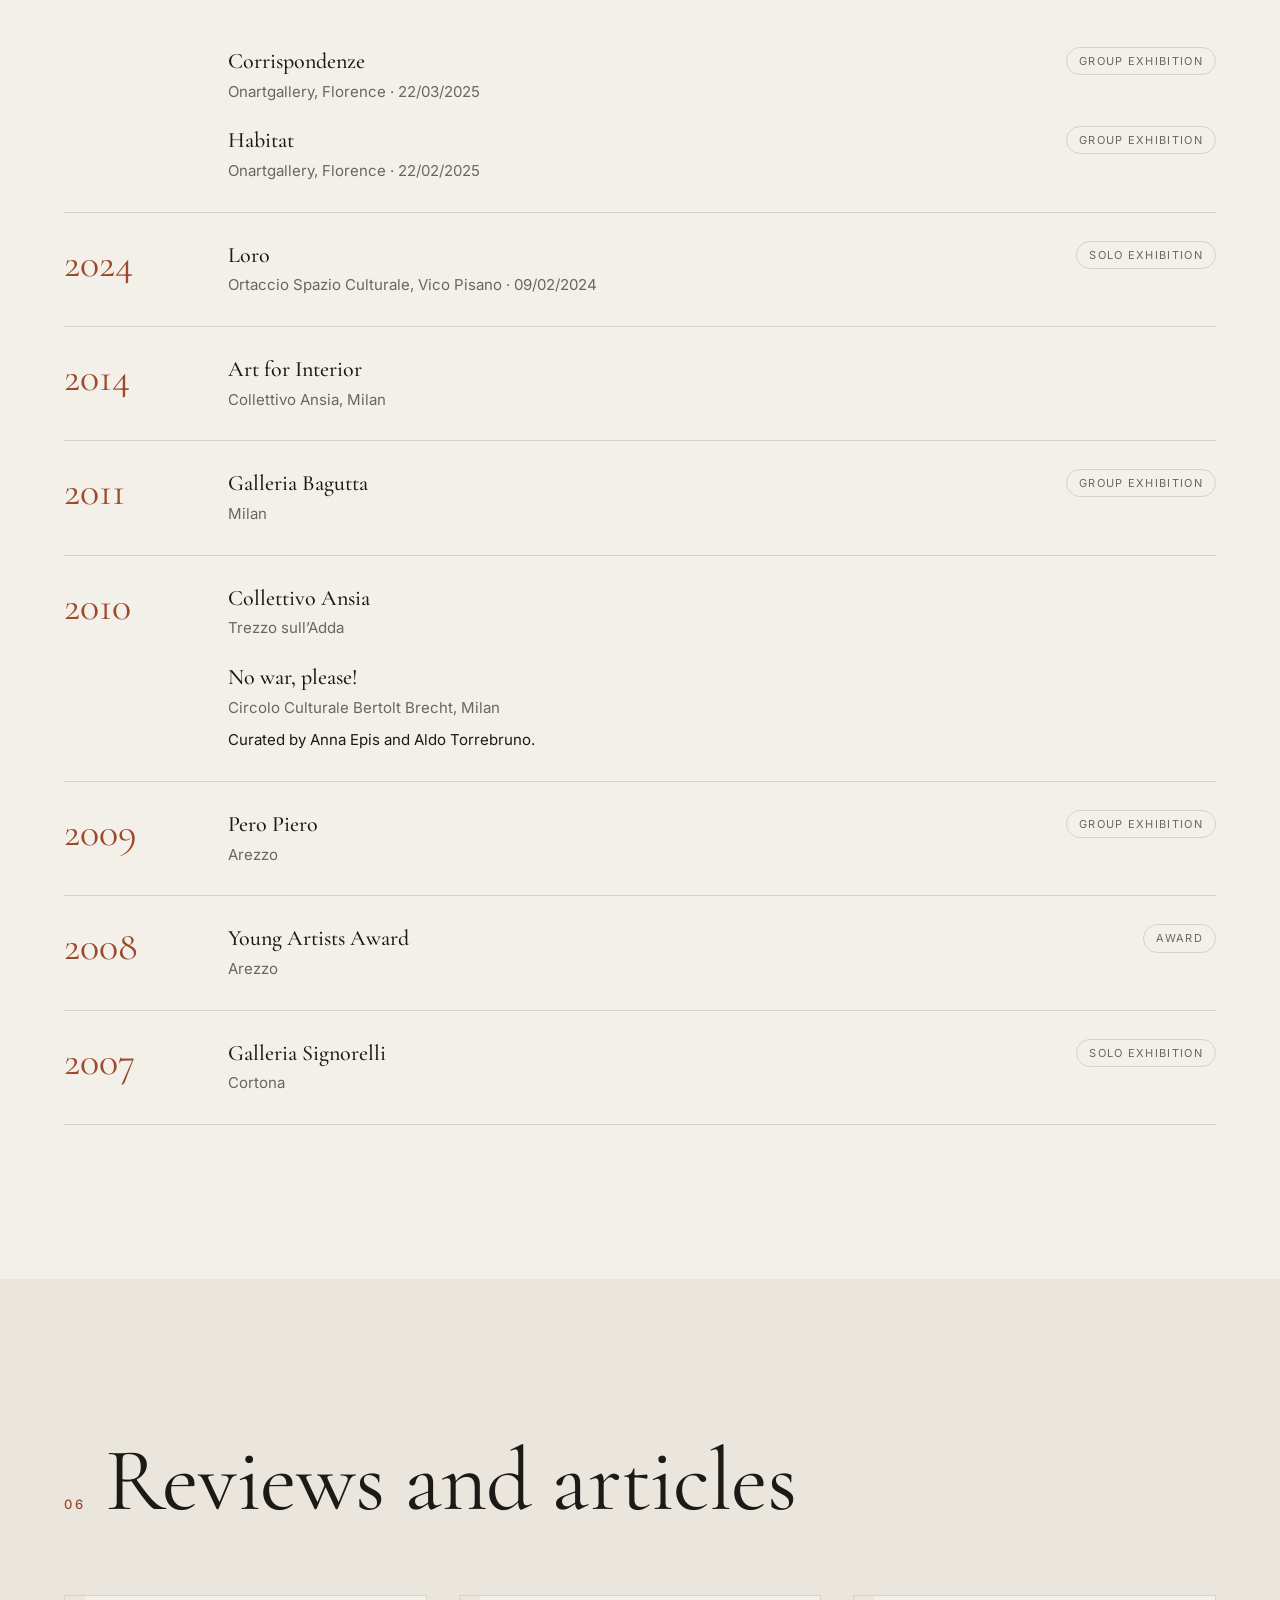
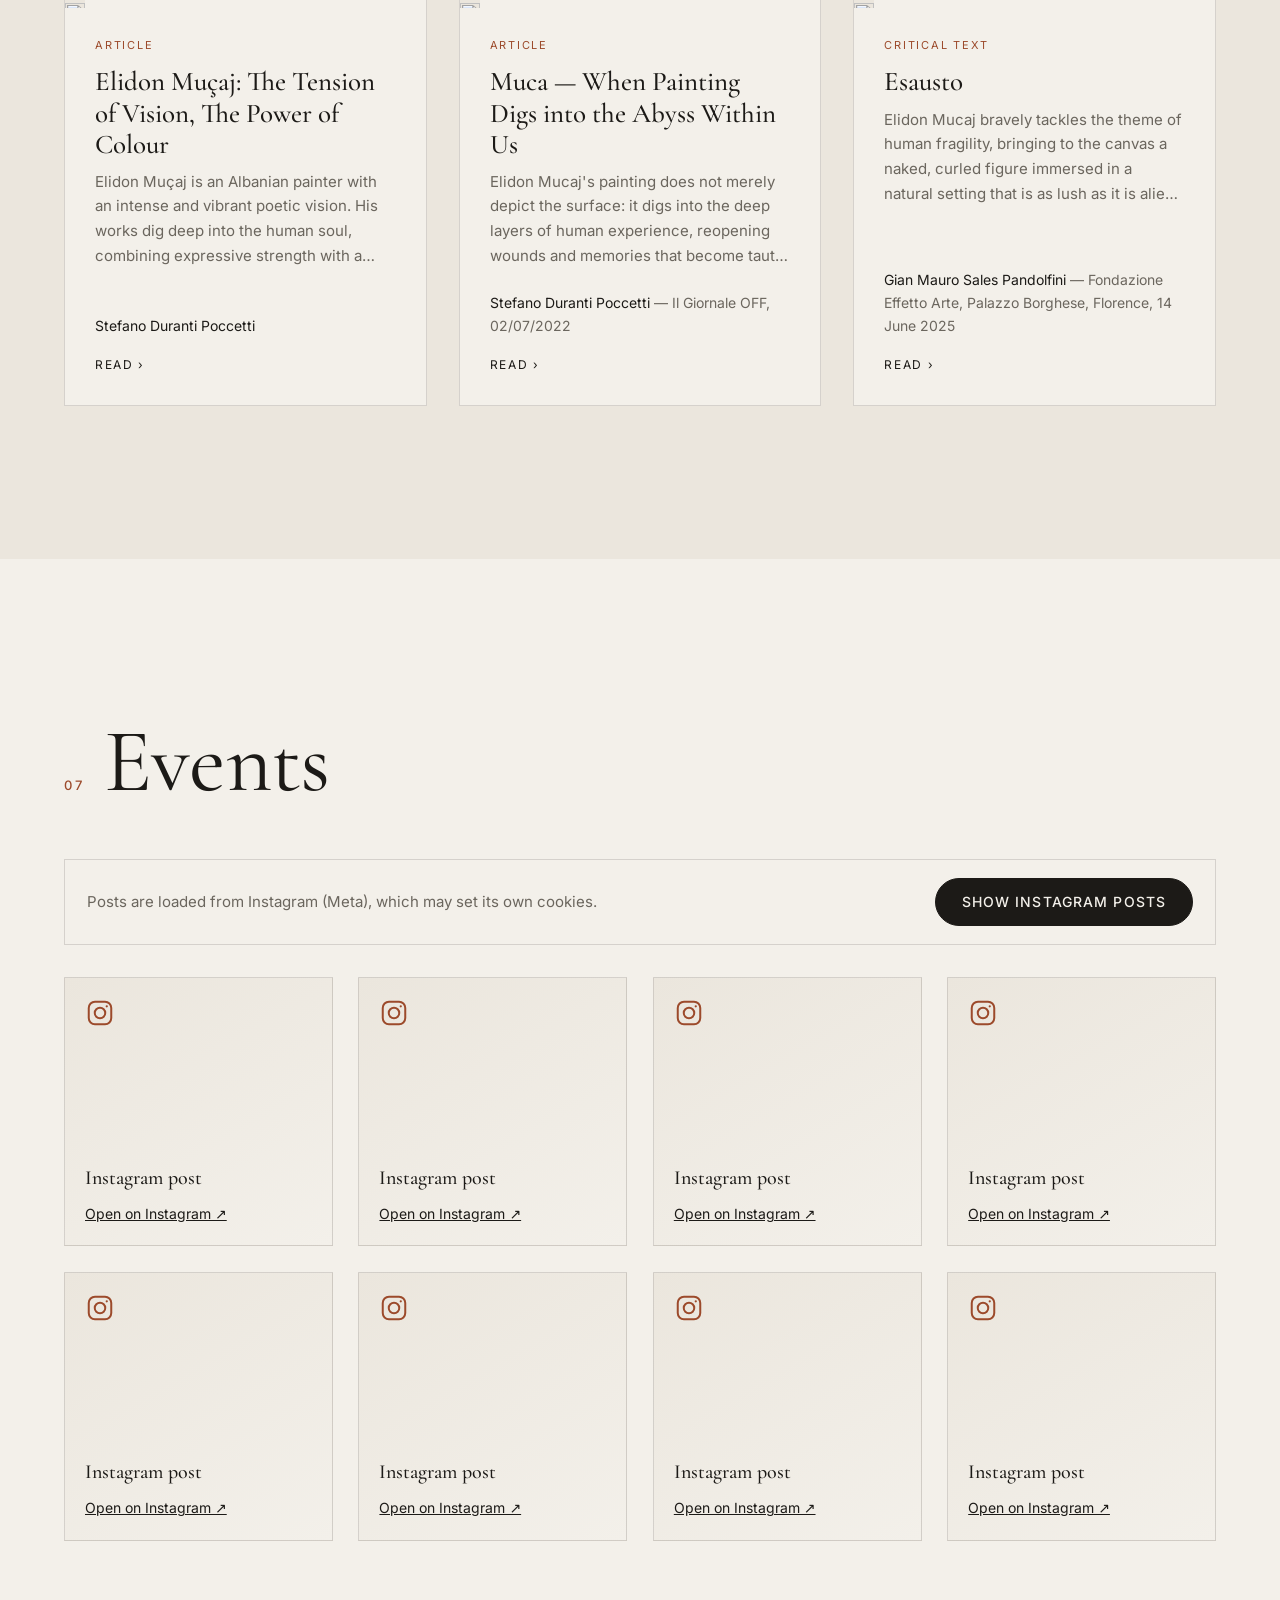
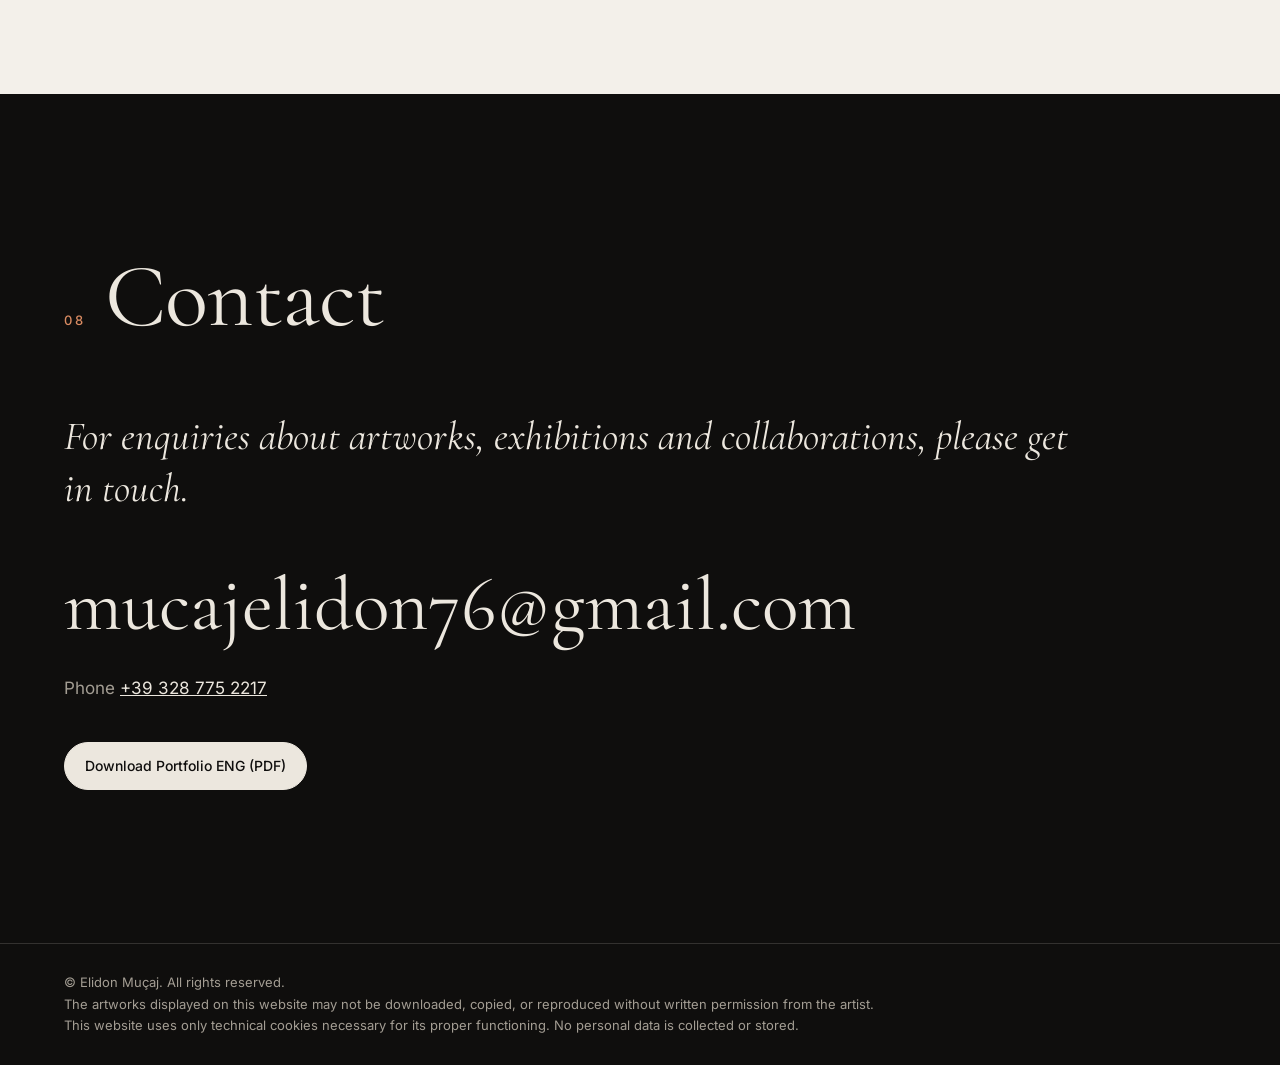
==== commit 9755d4fe: "Prepara la struttura per il nuovo impatto visivo CSS diviso per area (sito, prima schermata, sala 3D" ====
--- a/index.html
+++ b/index.html
@@ -14,11 +14,13 @@
   <link rel="icon" href="assets/favicon.svg" type="image/svg+xml">
   <link rel="preload" href="assets/fonts/cormorant-garamond-latin-500-normal.woff2" as="font" type="font/woff2" crossorigin>
   <link rel="preload" href="assets/fonts/inter-latin-400-normal.woff2" as="font" type="font/woff2" crossorigin>
-  <link rel="stylesheet" href="assets/css/style.css?v=2">
+  <link rel="stylesheet" href="assets/css/style.css?v=3">
+  <link rel="stylesheet" href="assets/css/apertura.css?v=3">
+  <link rel="stylesheet" href="assets/css/sala.css?v=3">
   <script type="importmap">
     { "imports": { "three": "./assets/vendor/three/three.min.js" } }
   </script>
-  <script type="module" src="assets/js/main.js?v=2"></script>
+  <script type="module" src="assets/js/main.js?v=3"></script>
 </head>
 <body>
   <a class="salta" href="#portfolio">Skip to the paintings</a>
@@ -42,7 +44,6 @@
 
   <main>
     <section class="apertura" id="hero" aria-label="Introduction">
-      <div class="apertura__scena" data-scena-apertura aria-hidden="true"></div>
       <div class="apertura__testo">
         <p class="apertura__professione" data-testo="sito.professione"></p>
         <h1 class="apertura__nome" data-testo="sito.nome">Elidon Muçaj</h1>
@@ -52,7 +53,7 @@
           <button class="bottone bottone--trasparente" type="button" data-apri-galleria>Enter the 3D gallery</button>
         </div>
       </div>
-      <a class="apertura__scorri" href="#portfolio" aria-label="Scroll to the paintings"><span></span></a>
+      <div class="apertura__palco" data-palco></div>
     </section>
 
     <section class="sezione" id="portfolio">
--- a/assets/css/style.css
+++ b/assets/css/style.css
@@ -138,41 +138,6 @@
   .testata--aperta .testata__nav { opacity: 1; visibility: visible; }
   .testata--aperta .testata__nome { position: relative; z-index: 2; }
 }
-
-/* ---------- Apertura (prima schermata 3D) ---------- */
-.apertura {
-  position: relative; min-height: 100vh; min-height: 100svh;
-  display: flex; align-items: flex-end;
-  background: radial-gradient(120% 90% at 70% 40%, #2a2622 0%, var(--notte) 62%);
-  color: var(--notte-testo); overflow: hidden;
-}
-.apertura__scena { position: absolute; inset: 0; }
-.apertura__scena canvas { display: block; width: 100%; height: 100%; cursor: grab; touch-action: pan-y; opacity: 0; transition: opacity 1.6s var(--curva); }
-.apertura__scena canvas.pronta { opacity: 1; }
-.apertura__scena--statica { background-size: cover; background-position: center; opacity: .55; }
-.apertura::after {
-  content: ""; position: absolute; inset: 0; pointer-events: none;
-  background:
-    linear-gradient(to top, rgba(15, 14, 13, .9) 0%, rgba(15, 14, 13, .3) 36%, rgba(15, 14, 13, 0) 58%),
-    linear-gradient(to right, rgba(15, 14, 13, .7) 0%, rgba(15, 14, 13, .25) 42%, rgba(15, 14, 13, 0) 62%);
-}
-.apertura__testo {
-  position: relative; z-index: 2; width: 100%; max-width: var(--larghezza); margin: 0 auto;
-  padding: 0 var(--margine) clamp(72px, 12vh, 140px); pointer-events: none;
-}
-.apertura__testo a, .apertura__testo button { pointer-events: auto; }
-.apertura__professione { margin: 0 0 14px; font-size: 13px; letter-spacing: .3em; text-transform: uppercase; color: var(--notte-grigio); }
-.apertura__nome { font-size: clamp(56px, 11vw, 168px); font-weight: 400; letter-spacing: -.015em; line-height: .92; }
-.apertura__frase { max-width: 34em; margin: 22px 0 0; font: italic 400 clamp(20px, 2.2vw, 26px)/1.4 var(--serif); color: rgba(236, 231, 222, .86); }
-.apertura__frase:empty { display: none; }
-.apertura__azioni { display: flex; flex-wrap: wrap; gap: 12px; margin-top: 34px; }
-.apertura__scorri {
-  position: absolute; z-index: 2; right: var(--margine); bottom: clamp(72px, 12vh, 140px);
-  width: 1px; height: 72px; background: rgba(236, 231, 222, .25); overflow: hidden;
-}
-.apertura__scorri span { position: absolute; left: 0; top: -40%; width: 1px; height: 40%; background: var(--notte-testo); animation: scorri 2.2s var(--curva) infinite; }
-@keyframes scorri { to { top: 100%; } }
-@media (max-width: 600px) { .apertura__scorri { display: none; } }
 
 /* ---------- Sezioni ---------- */
 .sezione { padding: clamp(80px, 12vw, 160px) 0; scroll-margin-top: 40px; }
@@ -393,41 +358,4 @@
 .lettore__azioni { display: flex; flex-wrap: wrap; gap: 10px; margin-top: 40px; }
 .lettore .visore__chiudi { color: var(--inchiostro); position: absolute; }
 
-/* ---------- Sala 3D (schermo intero) ---------- */
-.sala { position: fixed; inset: 0; z-index: 200; background: #0b0a09; color: #f3f0ea; overscroll-behavior: contain; }
-.sala__scena { position: absolute; inset: 0; touch-action: none; }
-.sala__scena canvas { display: block; width: 100%; height: 100%; cursor: grab; }
-.sala__scena canvas:active { cursor: grabbing; }
-.sala__caricamento { position: absolute; inset: 0; display: grid; place-content: center; gap: 18px; text-align: center; background: #0b0a09; transition: opacity .8s; font: italic 400 24px/1 var(--serif); }
-.sala__caricamento--fine { opacity: 0; pointer-events: none; }
-.sala__barra { width: 220px; height: 1px; background: rgba(243, 240, 234, .2); }
-.sala__barra span { display: block; height: 100%; width: 0; background: #f3f0ea; transition: width .3s; }
-.sala__aiuto {
-  position: absolute; left: 50%; top: 22px; transform: translateX(-50%); width: max-content; max-width: calc(100% - 140px);
-  padding: 10px 18px; border-radius: 12px; background: rgba(11, 10, 9, .62); -webkit-backdrop-filter: blur(8px); backdrop-filter: blur(8px);
-  font-size: 13px; text-align: center; transition: opacity 1s; pointer-events: none;
-}
-.sala__aiuto p { margin: 0; }
-.sala__aiuto-tasti { color: #a39d93; margin-top: 4px !important; }
-@media (hover: none) { .sala__aiuto-tasti { display: none; } }
-.sala__aiuto--nascosto { opacity: 0; }
-.sala__didascalia {
-  position: absolute; left: 20px; bottom: 96px; max-width: min(360px, calc(100% - 40px));
-  padding: 18px 22px; background: rgba(243, 240, 234, .94); color: #1c1a17; border-radius: 4px;
-  box-shadow: 0 16px 40px rgba(0, 0, 0, .35);
-}
-.sala__didascalia h3 { font: italic 400 26px/1.15 var(--serif); }
-.sala__didascalia p { margin: 6px 0 0; font-size: 14px; color: #6b665e; }
-.sala__conta { margin: 0 0 6px !important; font-size: 11px !important; letter-spacing: .18em; }
-.sala__dettagli { margin-top: 12px; padding: 0; border: 0; background: none; font-size: 12px; letter-spacing: .14em; text-transform: uppercase; text-decoration: underline; text-underline-offset: 4px; cursor: pointer; }
-.sala__comandi { position: absolute; left: 50%; bottom: 22px; transform: translateX(-50%); display: flex; gap: 6px; padding: 6px; border-radius: 99px; background: rgba(11, 10, 9, .62); -webkit-backdrop-filter: blur(8px); backdrop-filter: blur(8px); }
-.sala__comandi button { min-width: 48px; height: 48px; padding: 0 18px; white-space: nowrap; border: 0; border-radius: 99px; background: none; cursor: pointer; font-size: 14px; letter-spacing: .06em; }
-.sala__comandi button[aria-label] { font: 300 30px/1 var(--serif); padding: 0 12px; }
-.sala__comandi button:hover, .sala__comandi button[aria-pressed="true"] { background: rgba(243, 240, 234, .14); }
-.sala__esci { position: absolute; right: 16px; top: 16px; min-height: 44px; padding: 0 18px; border: 1px solid rgba(243, 240, 234, .3); border-radius: 99px; background: rgba(11, 10, 9, .5); cursor: pointer; font-size: 13px; letter-spacing: .1em; text-transform: uppercase; }
-@media (max-width: 600px) {
-  .sala__didascalia { left: 12px; right: 12px; bottom: 88px; max-width: none; }
-  .sala__aiuto { top: 72px; max-width: calc(100% - 24px); }
-}
-
 .avviso { position: fixed; bottom: 0; left: 0; right: 0; margin: 0; padding: 16px; background: var(--accento); color: #fff; text-align: center; z-index: 999; }
--- a/assets/css/apertura.css
+++ b/assets/css/apertura.css
@@ -0,0 +1,37 @@
+/* Prima schermata (hero). Usa le variabili di colore definite in style.css. */
+
+/* ---------- Apertura (prima schermata 3D) ---------- */
+.apertura {
+  position: relative; min-height: 100vh; min-height: 100svh;
+  display: flex; align-items: flex-end;
+  background: radial-gradient(120% 90% at 70% 40%, #2a2622 0%, var(--notte) 62%);
+  color: var(--notte-testo); overflow: hidden;
+}
+.apertura__scena { position: absolute; inset: 0; }
+.apertura__scena canvas { display: block; width: 100%; height: 100%; cursor: grab; touch-action: pan-y; opacity: 0; transition: opacity 1.6s var(--curva); }
+.apertura__scena canvas.pronta { opacity: 1; }
+.apertura__scena--statica { background-size: cover; background-position: center; opacity: .55; }
+.apertura::after {
+  content: ""; position: absolute; inset: 0; pointer-events: none;
+  background:
+    linear-gradient(to top, rgba(15, 14, 13, .9) 0%, rgba(15, 14, 13, .3) 36%, rgba(15, 14, 13, 0) 58%),
+    linear-gradient(to right, rgba(15, 14, 13, .7) 0%, rgba(15, 14, 13, .25) 42%, rgba(15, 14, 13, 0) 62%);
+}
+.apertura__testo {
+  position: relative; z-index: 2; width: 100%; max-width: var(--larghezza); margin: 0 auto;
+  padding: 0 var(--margine) clamp(72px, 12vh, 140px); pointer-events: none;
+}
+.apertura__testo a, .apertura__testo button { pointer-events: auto; }
+.apertura__professione { margin: 0 0 14px; font-size: 13px; letter-spacing: .3em; text-transform: uppercase; color: var(--notte-grigio); }
+.apertura__nome { font-size: clamp(56px, 11vw, 168px); font-weight: 400; letter-spacing: -.015em; line-height: .92; }
+.apertura__frase { max-width: 34em; margin: 22px 0 0; font: italic 400 clamp(20px, 2.2vw, 26px)/1.4 var(--serif); color: rgba(236, 231, 222, .86); }
+.apertura__frase:empty { display: none; }
+.apertura__azioni { display: flex; flex-wrap: wrap; gap: 12px; margin-top: 34px; }
+.apertura__scorri {
+  position: absolute; z-index: 2; right: var(--margine); bottom: clamp(72px, 12vh, 140px);
+  width: 1px; height: 72px; background: rgba(236, 231, 222, .25); overflow: hidden;
+}
+.apertura__scorri span { position: absolute; left: 0; top: -40%; width: 1px; height: 40%; background: var(--notte-testo); animation: scorri 2.2s var(--curva) infinite; }
+@keyframes scorri { to { top: 100%; } }
+@media (max-width: 600px) { .apertura__scorri { display: none; } }
+
--- a/assets/css/sala.css
+++ b/assets/css/sala.css
@@ -0,0 +1,39 @@
+/* Galleria virtuale 3D a schermo intero. Usa le variabili di colore definite in style.css. */
+
+/* ---------- Sala 3D (schermo intero) ---------- */
+.sala { position: fixed; inset: 0; z-index: 200; background: #0b0a09; color: #f3f0ea; overscroll-behavior: contain; }
+.sala__scena { position: absolute; inset: 0; touch-action: none; }
+.sala__scena canvas { display: block; width: 100%; height: 100%; cursor: grab; }
+.sala__scena canvas:active { cursor: grabbing; }
+.sala__caricamento { position: absolute; inset: 0; display: grid; place-content: center; gap: 18px; text-align: center; background: #0b0a09; transition: opacity .8s; font: italic 400 24px/1 var(--serif); }
+.sala__caricamento--fine { opacity: 0; pointer-events: none; }
+.sala__barra { width: 220px; height: 1px; background: rgba(243, 240, 234, .2); }
+.sala__barra span { display: block; height: 100%; width: 0; background: #f3f0ea; transition: width .3s; }
+.sala__aiuto {
+  position: absolute; left: 50%; top: 22px; transform: translateX(-50%); width: max-content; max-width: calc(100% - 140px);
+  padding: 10px 18px; border-radius: 12px; background: rgba(11, 10, 9, .62); -webkit-backdrop-filter: blur(8px); backdrop-filter: blur(8px);
+  font-size: 13px; text-align: center; transition: opacity 1s; pointer-events: none;
+}
+.sala__aiuto p { margin: 0; }
+.sala__aiuto-tasti { color: #a39d93; margin-top: 4px !important; }
+@media (hover: none) { .sala__aiuto-tasti { display: none; } }
+.sala__aiuto--nascosto { opacity: 0; }
+.sala__didascalia {
+  position: absolute; left: 20px; bottom: 96px; max-width: min(360px, calc(100% - 40px));
+  padding: 18px 22px; background: rgba(243, 240, 234, .94); color: #1c1a17; border-radius: 4px;
+  box-shadow: 0 16px 40px rgba(0, 0, 0, .35);
+}
+.sala__didascalia h3 { font: italic 400 26px/1.15 var(--serif); }
+.sala__didascalia p { margin: 6px 0 0; font-size: 14px; color: #6b665e; }
+.sala__conta { margin: 0 0 6px !important; font-size: 11px !important; letter-spacing: .18em; }
+.sala__dettagli { margin-top: 12px; padding: 0; border: 0; background: none; font-size: 12px; letter-spacing: .14em; text-transform: uppercase; text-decoration: underline; text-underline-offset: 4px; cursor: pointer; }
+.sala__comandi { position: absolute; left: 50%; bottom: 22px; transform: translateX(-50%); display: flex; gap: 6px; padding: 6px; border-radius: 99px; background: rgba(11, 10, 9, .62); -webkit-backdrop-filter: blur(8px); backdrop-filter: blur(8px); }
+.sala__comandi button { min-width: 48px; height: 48px; padding: 0 18px; white-space: nowrap; border: 0; border-radius: 99px; background: none; cursor: pointer; font-size: 14px; letter-spacing: .06em; }
+.sala__comandi button[aria-label] { font: 300 30px/1 var(--serif); padding: 0 12px; }
+.sala__comandi button:hover, .sala__comandi button[aria-pressed="true"] { background: rgba(243, 240, 234, .14); }
+.sala__esci { position: absolute; right: 16px; top: 16px; min-height: 44px; padding: 0 18px; border: 1px solid rgba(243, 240, 234, .3); border-radius: 99px; background: rgba(11, 10, 9, .5); cursor: pointer; font-size: 13px; letter-spacing: .1em; text-transform: uppercase; }
+@media (max-width: 600px) {
+  .sala__didascalia { left: 12px; right: 12px; bottom: 88px; max-width: none; }
+  .sala__aiuto { top: 72px; max-width: calc(100% - 24px); }
+}
+
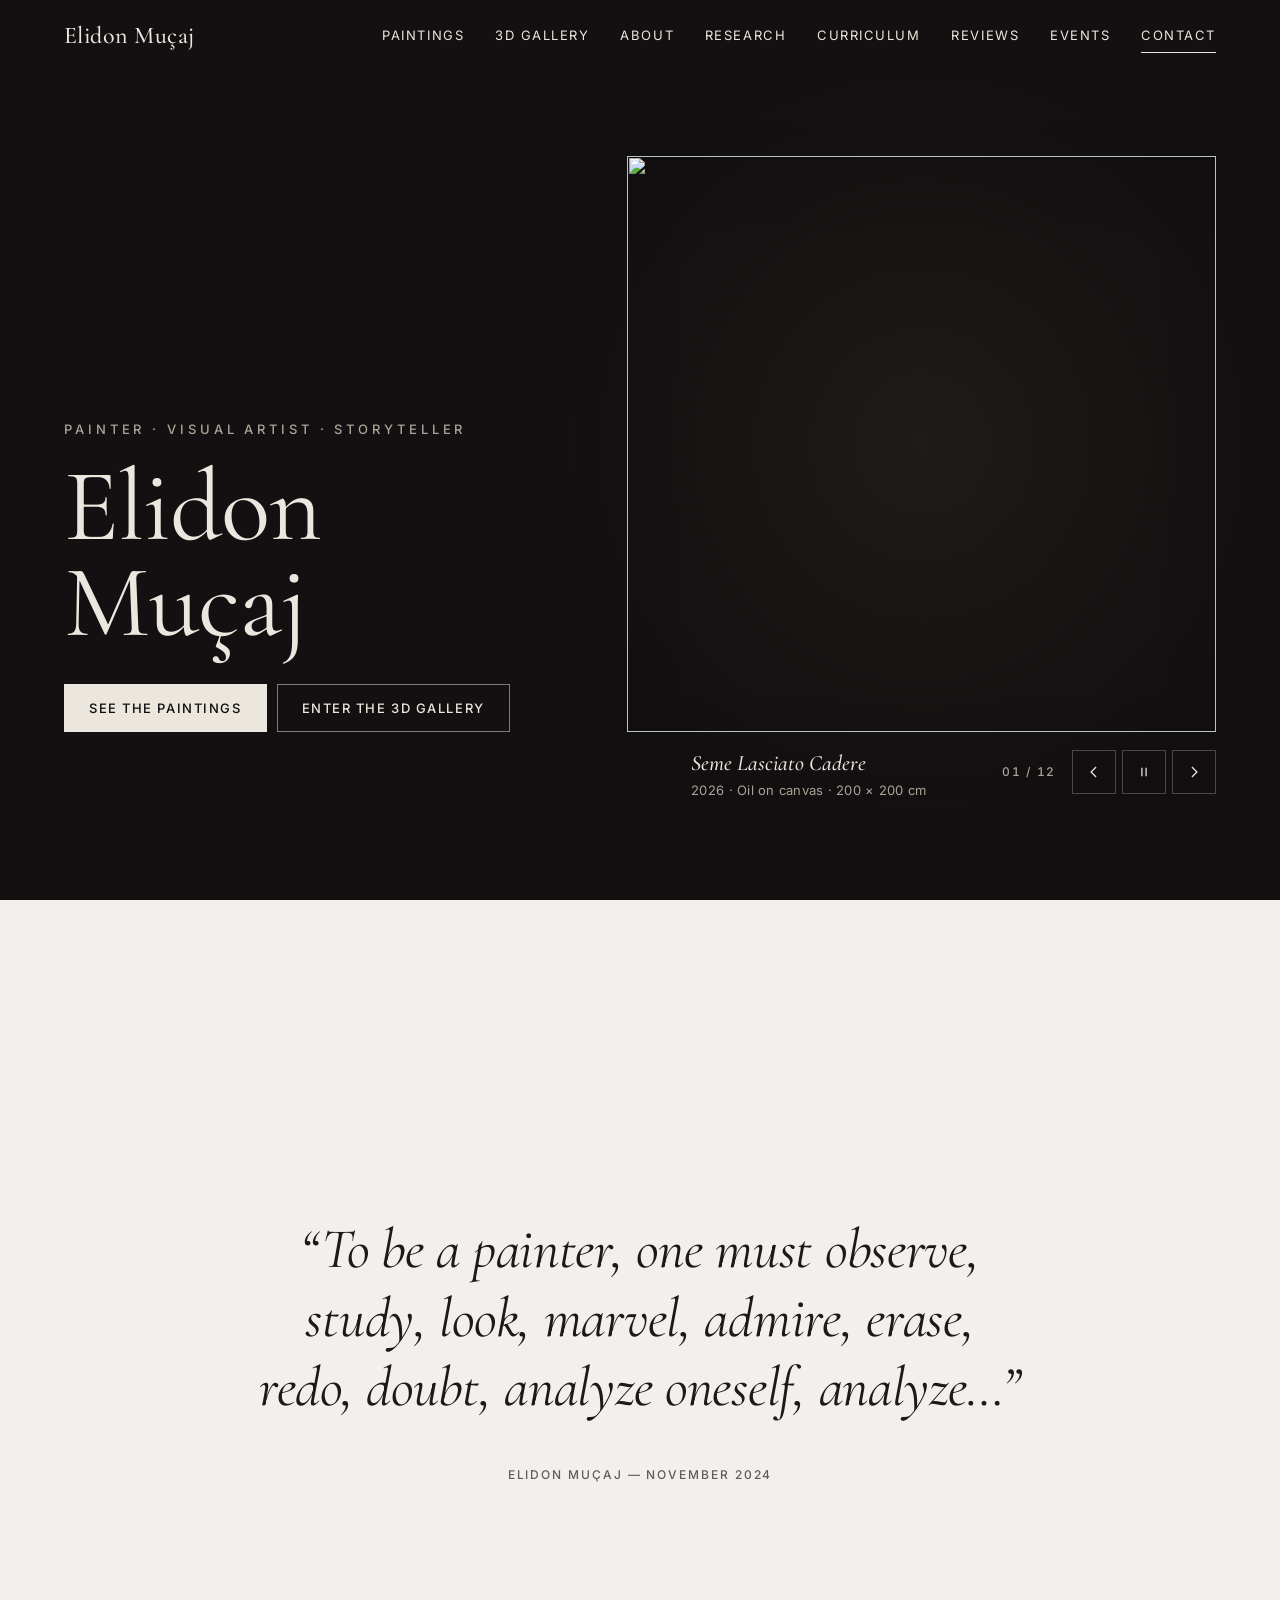
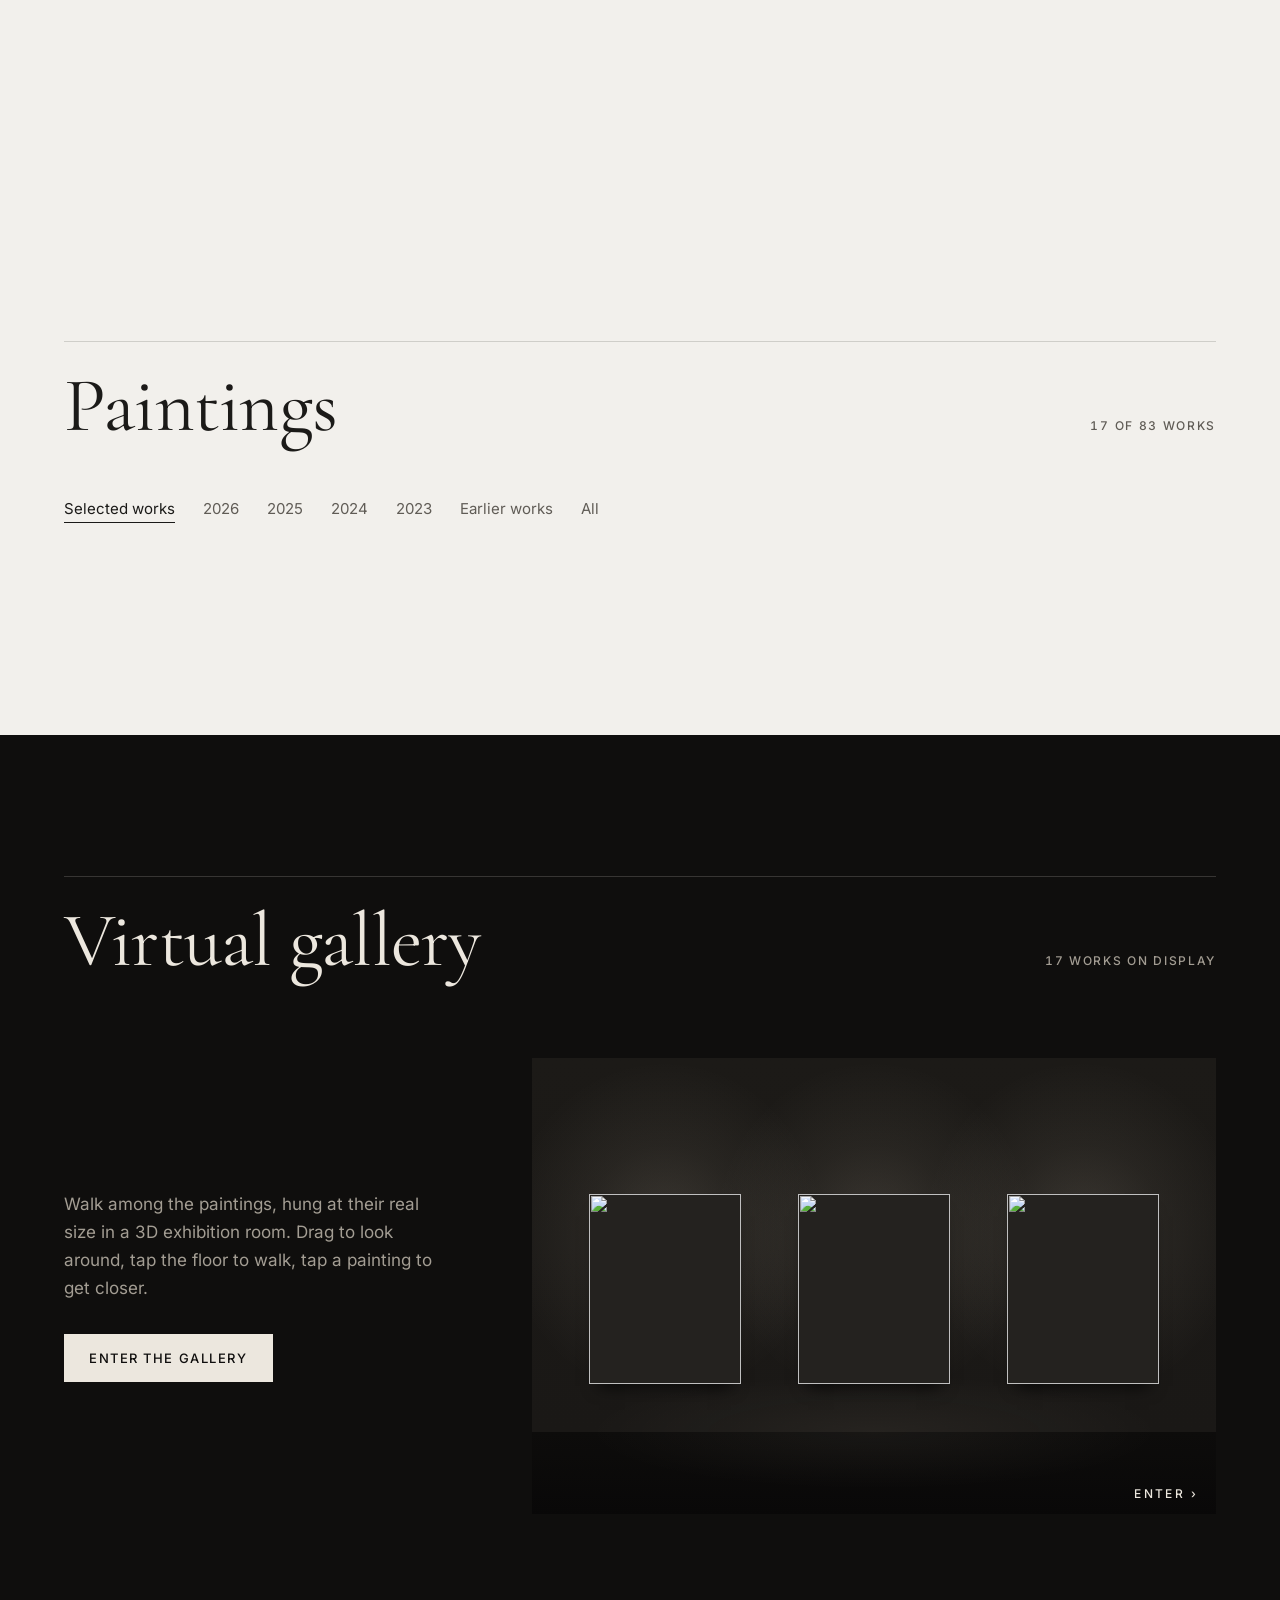
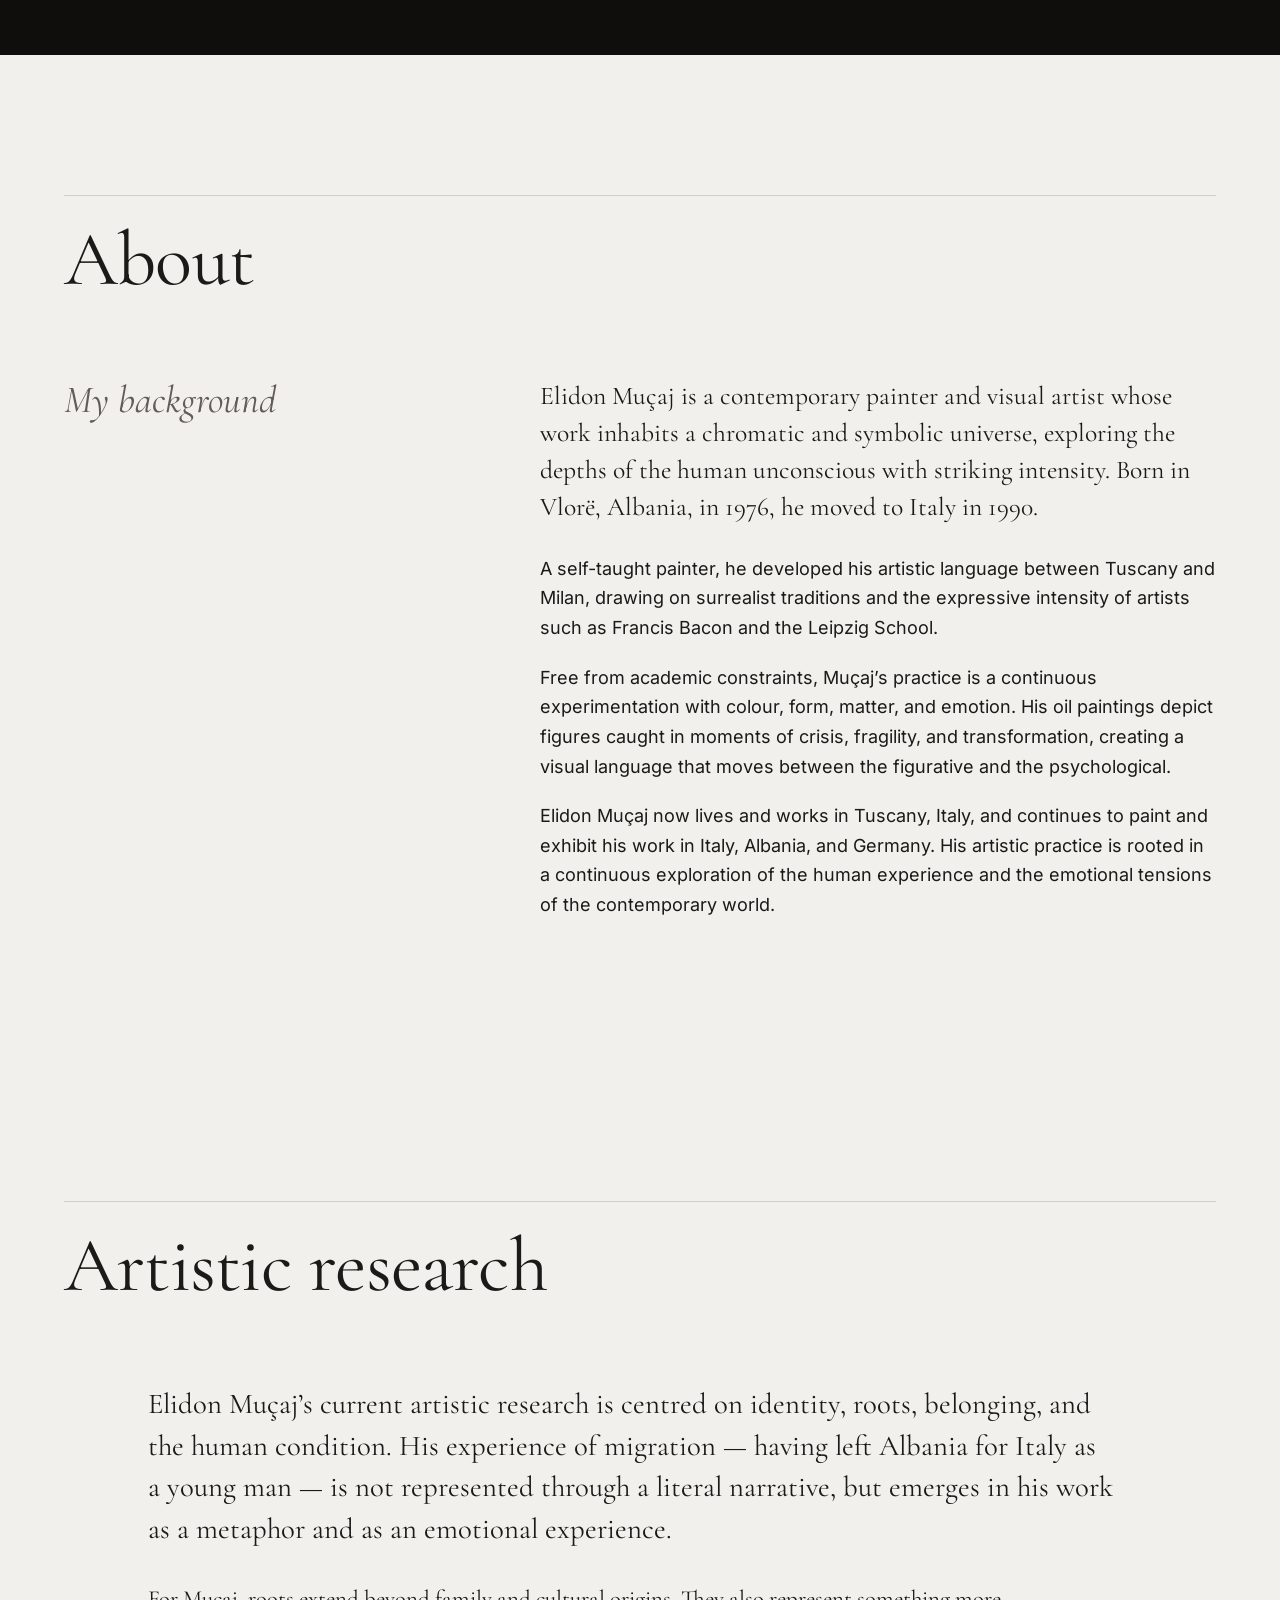
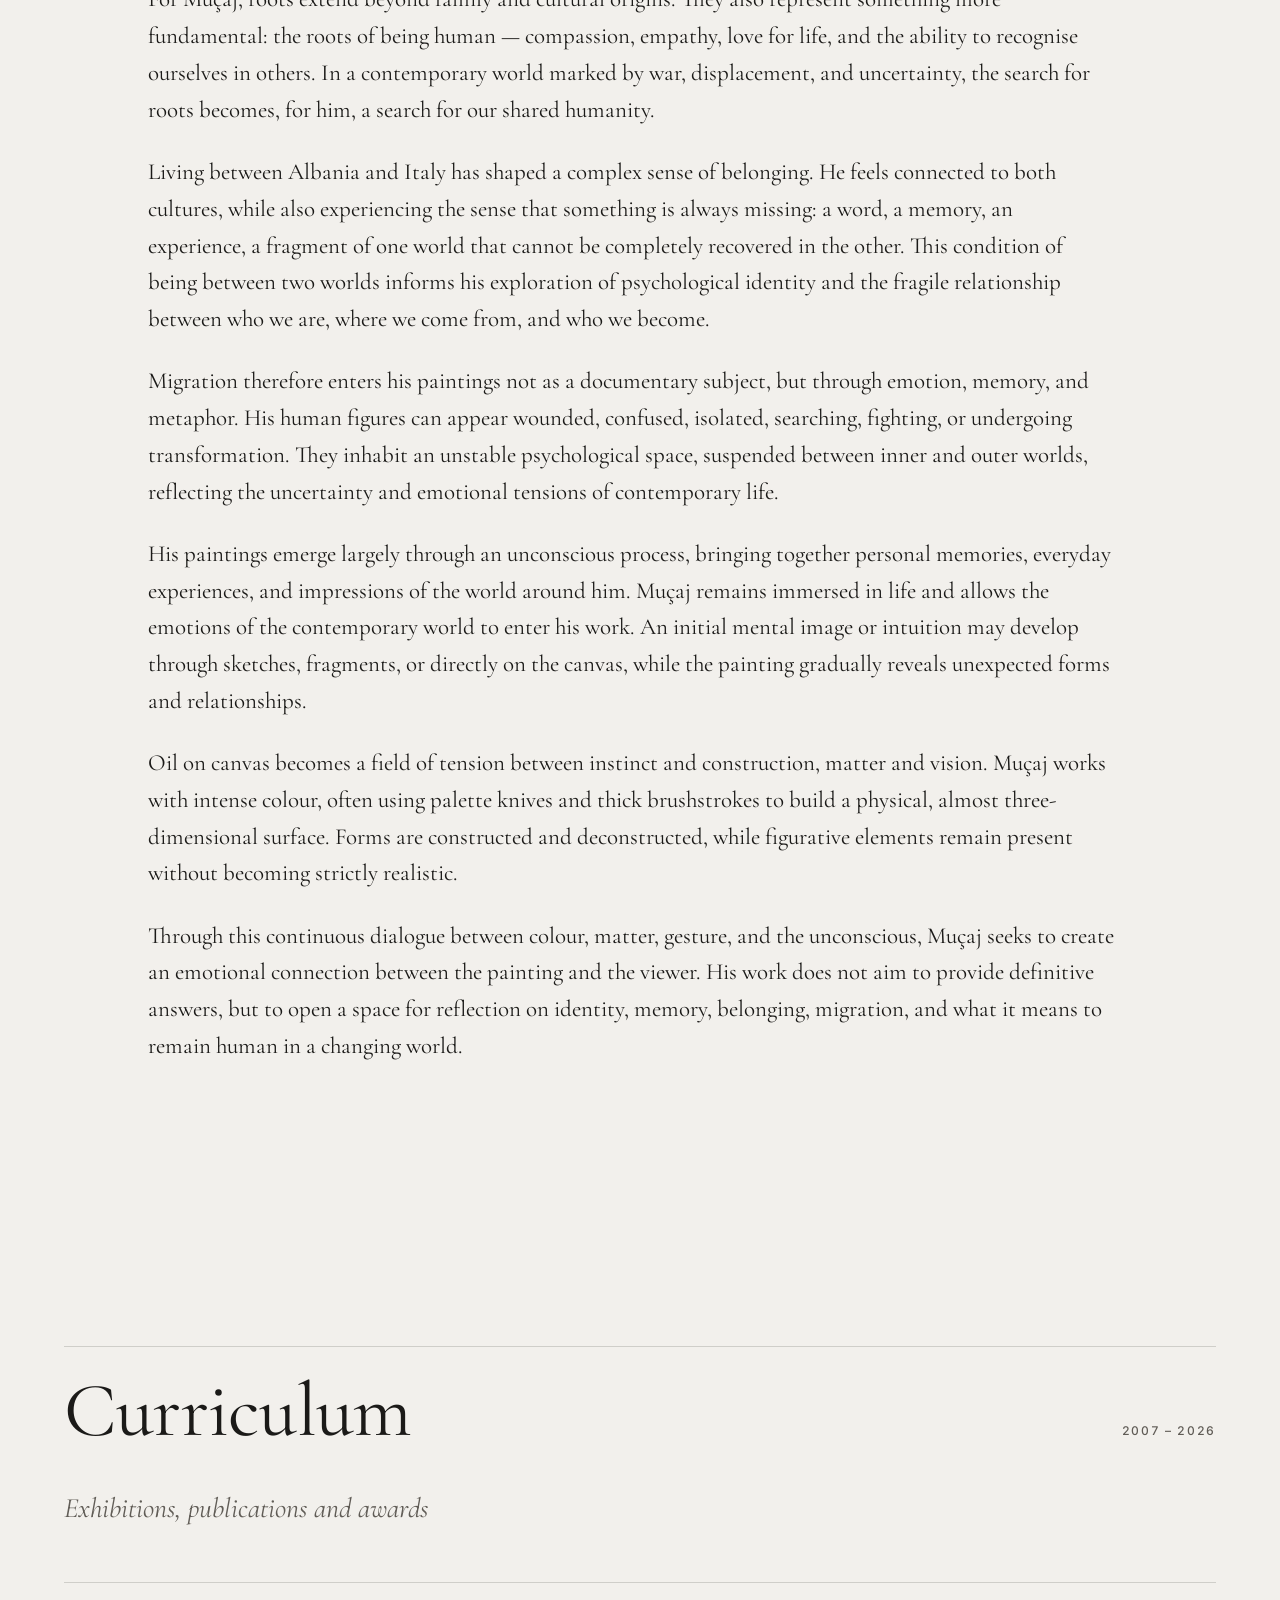
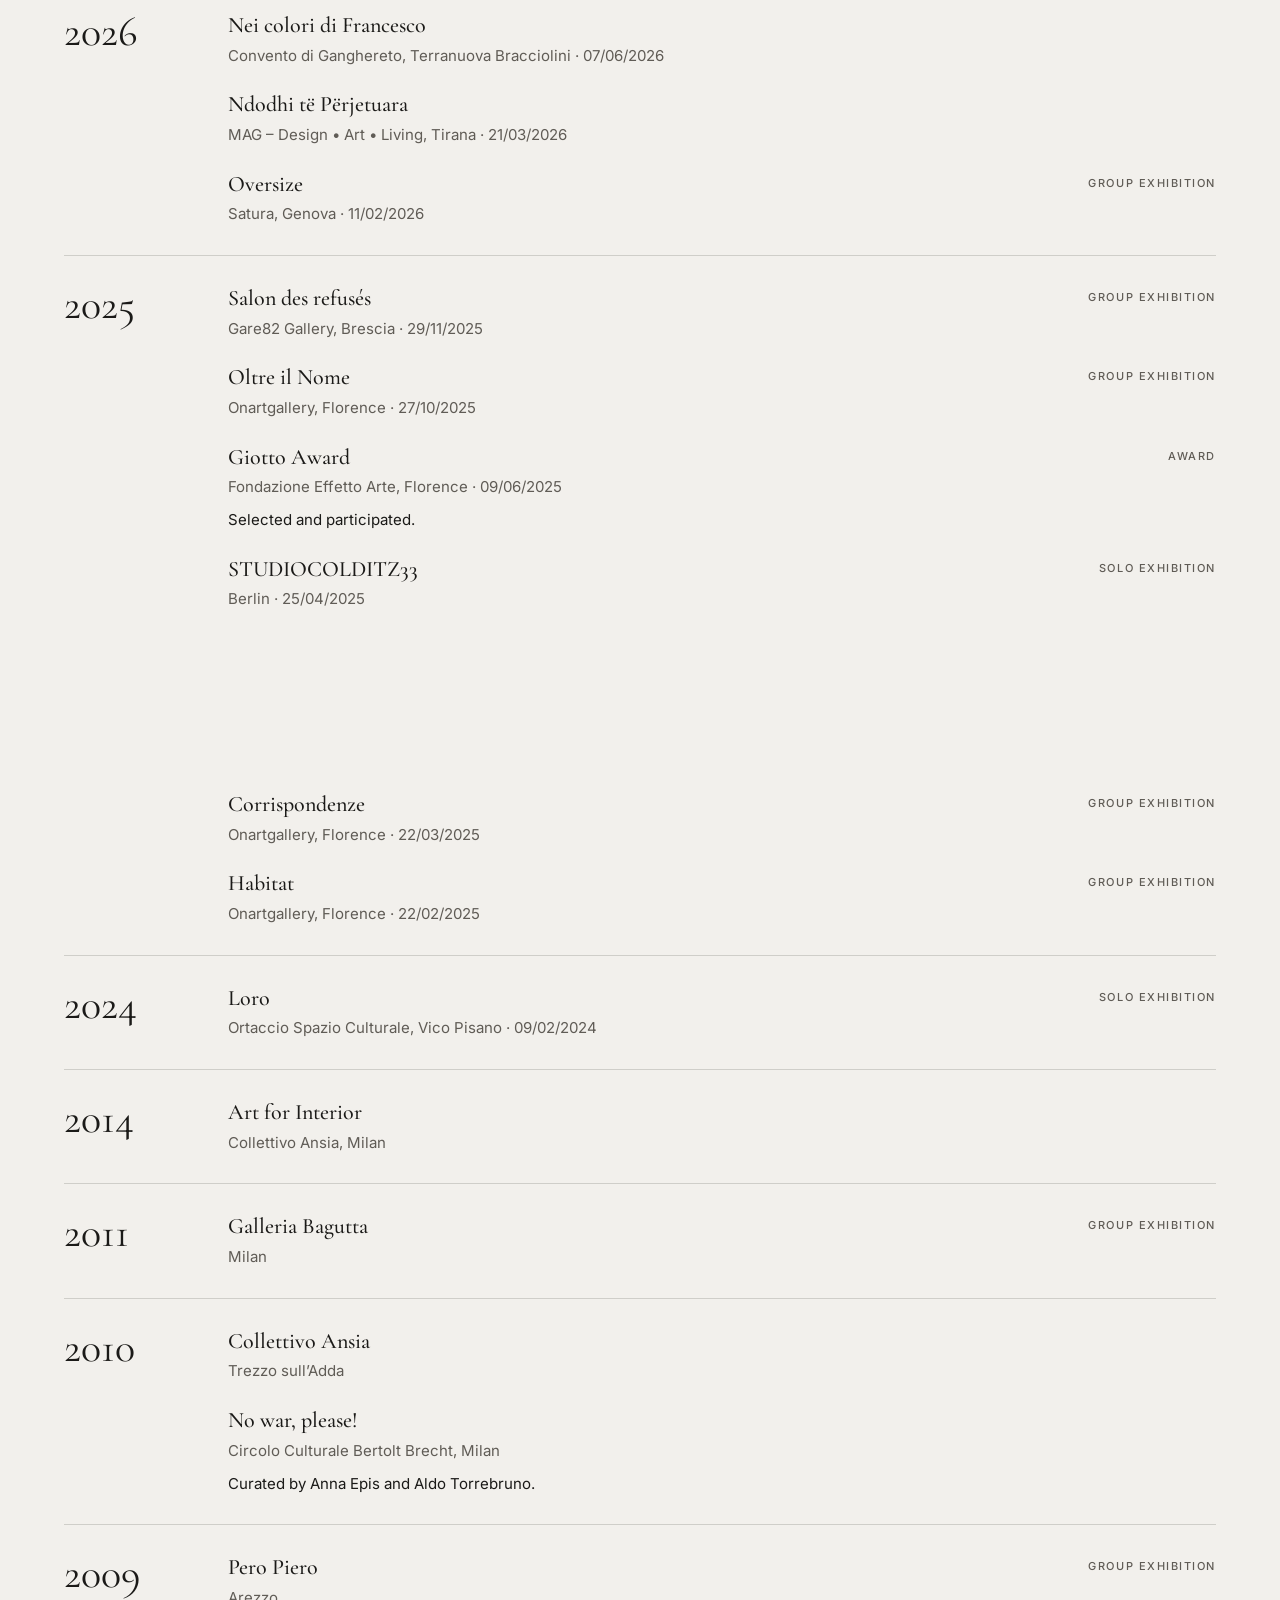
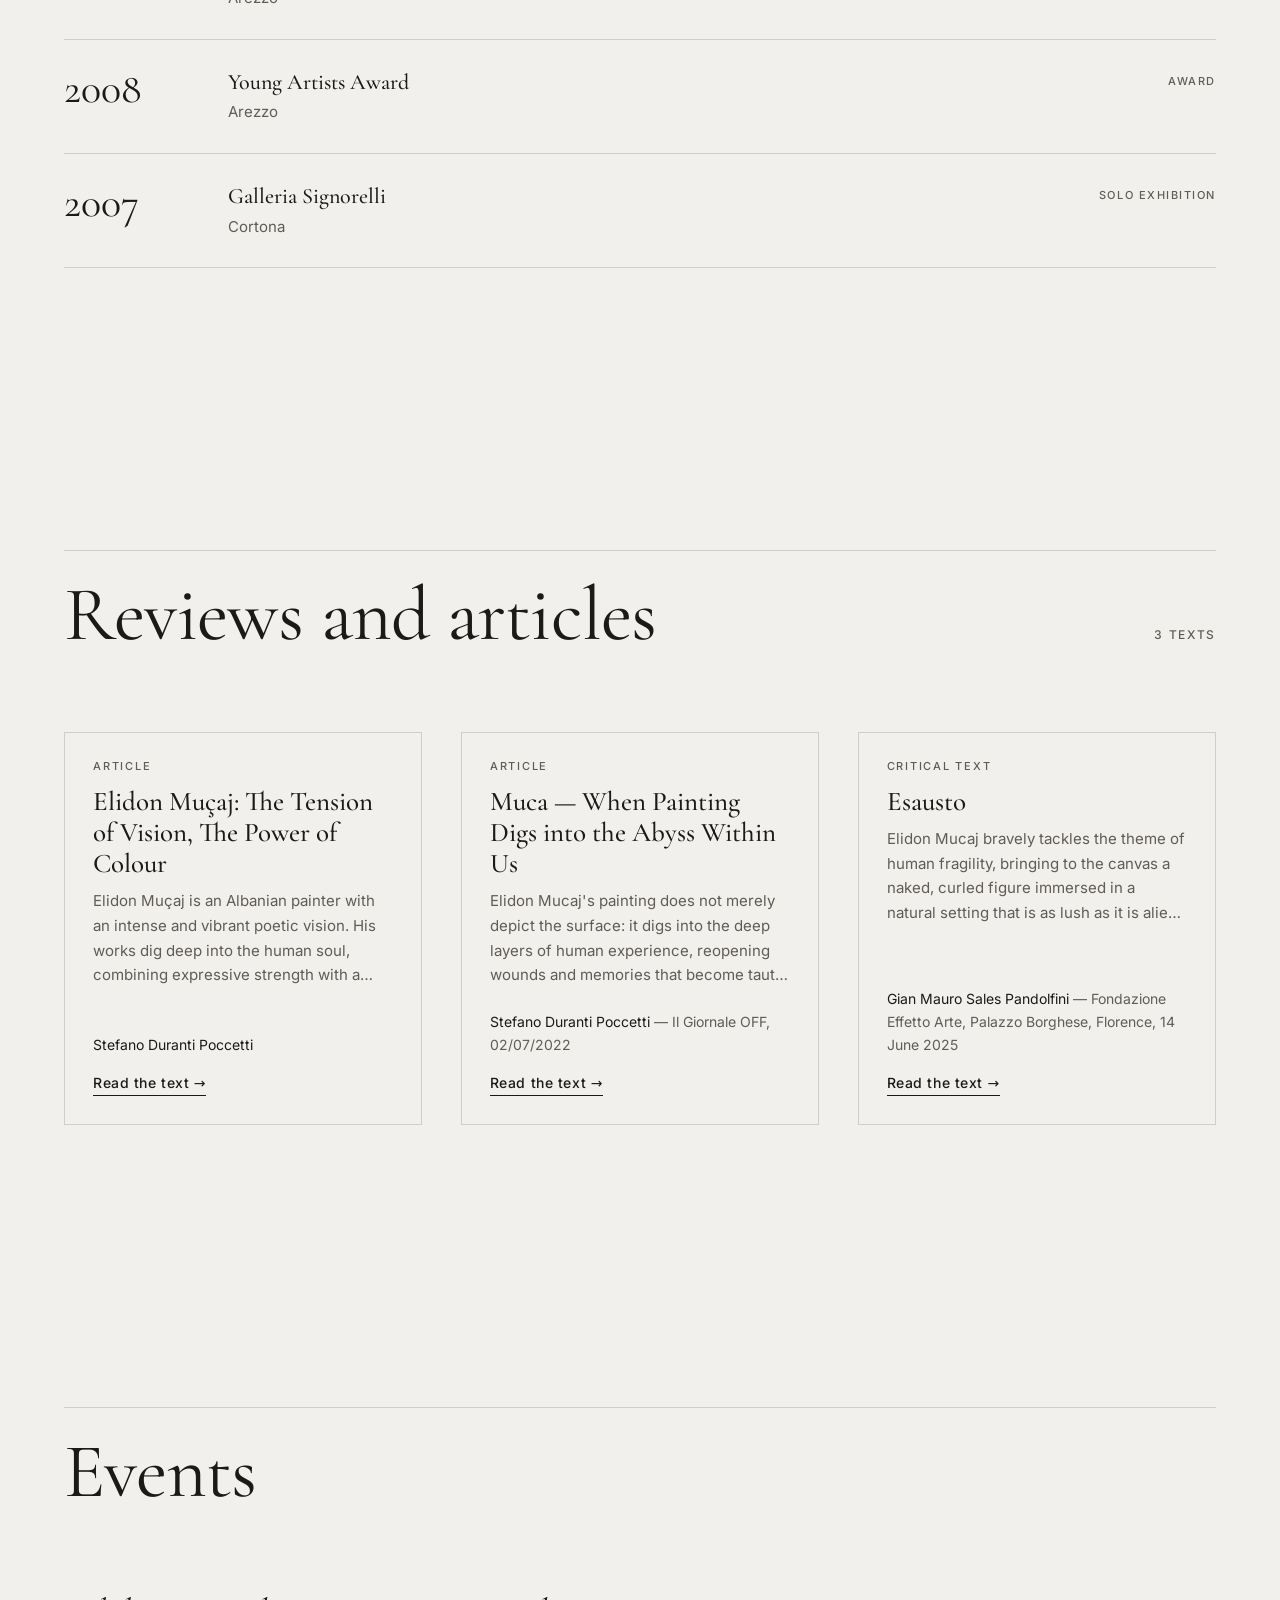
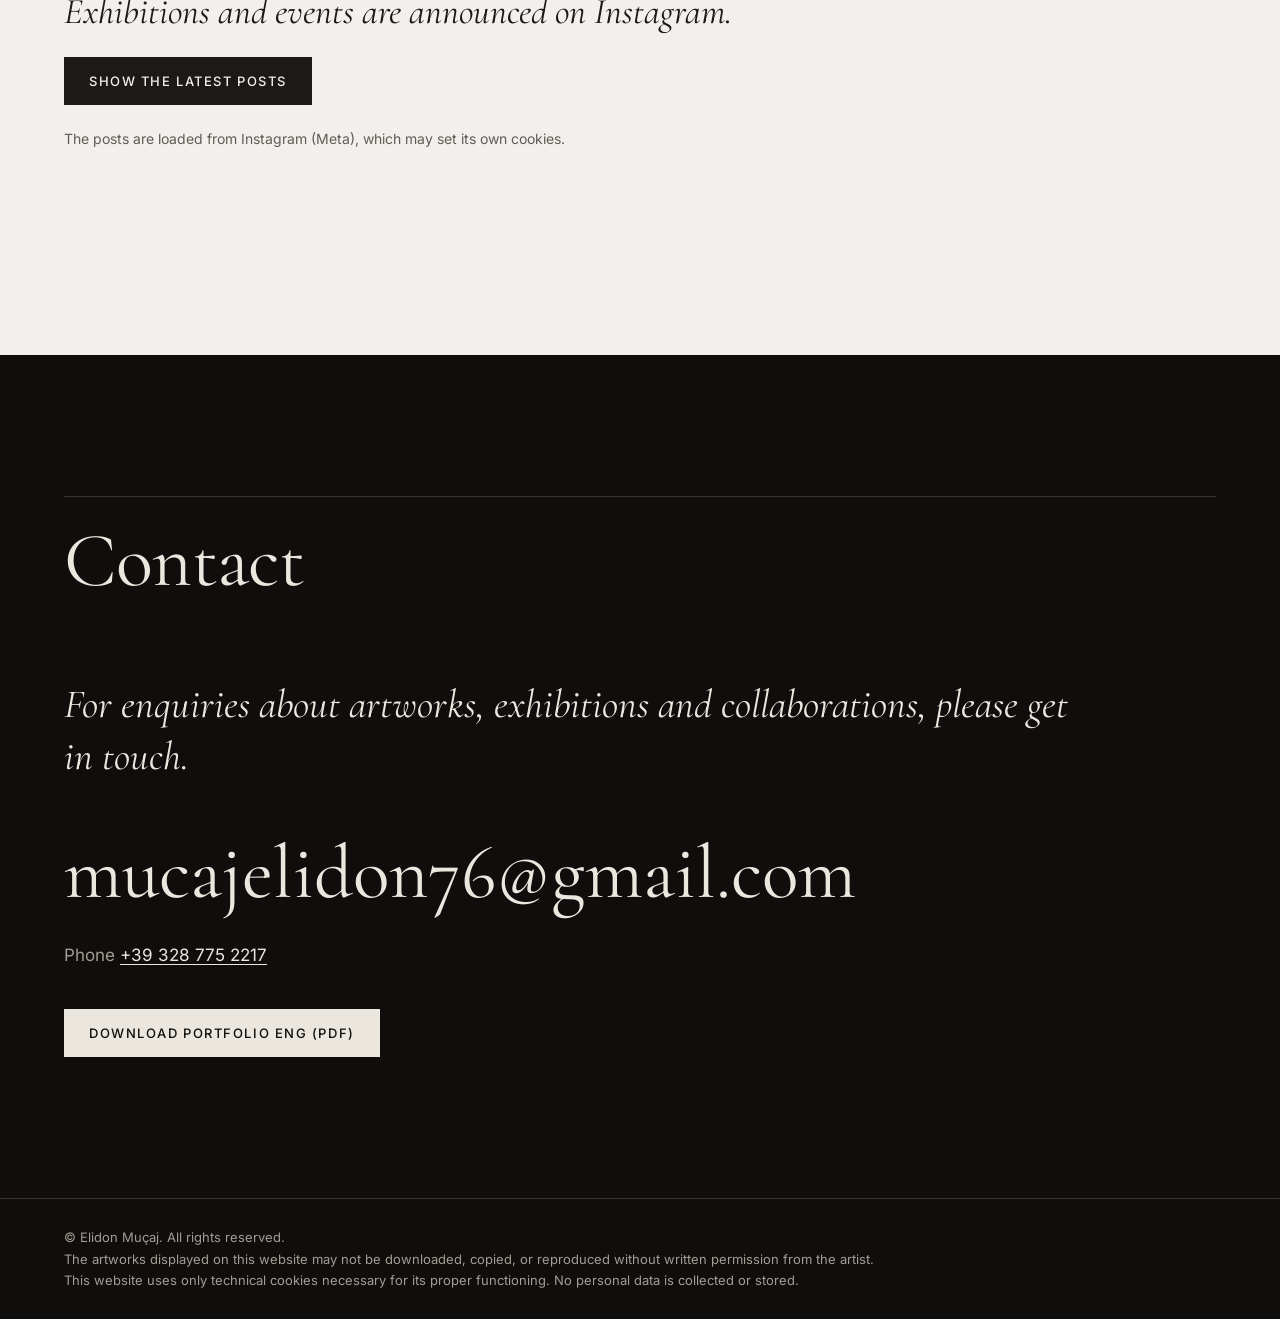
==== commit a20d098d: "Nuovo impatto visivo: luce radente, sala-museo, sito da catalogo Direzione scelta dopo un confronto " ====
--- a/index.html
+++ b/index.html
@@ -53,14 +53,42 @@
           <button class="bottone bottone--trasparente" type="button" data-apri-galleria>Enter the 3D gallery</button>
         </div>
       </div>
-      <div class="apertura__palco" data-palco></div>
+      <div class="apertura__palco" data-palco>
+        <div class="apertura__riquadro" data-riquadro></div>
+        <div class="apertura__cartellino" data-cartellino>
+          <div class="apertura__didascalia" aria-live="off" aria-atomic="true" data-didascalia>
+            <p class="apertura__titolo" data-cartellino-titolo></p>
+            <p class="apertura__dati" data-cartellino-dati></p>
+          </div>
+          <div class="apertura__comandi" role="group" aria-label="Selected works" data-comandi>
+            <p class="apertura__conta" data-cartellino-conta></p>
+            <button class="apertura__tasto" type="button" aria-label="Previous painting" data-prec>
+              <svg viewBox="0 0 24 24" aria-hidden="true" focusable="false"><path d="M14.5 6 8.5 12l6 6"/></svg>
+            </button>
+            <button class="apertura__tasto" type="button" aria-label="Pause the slideshow" aria-pressed="false" data-pausa>
+              <svg class="apertura__icona-pausa" viewBox="0 0 24 24" aria-hidden="true" focusable="false"><path d="M9.5 7v10M14.5 7v10"/></svg>
+              <svg class="apertura__icona-avvia" viewBox="0 0 24 24" aria-hidden="true" focusable="false"><path d="M9 7v10l8-5z"/></svg>
+            </button>
+            <button class="apertura__tasto" type="button" aria-label="Next painting" data-succ>
+              <svg viewBox="0 0 24 24" aria-hidden="true" focusable="false"><path d="m9.5 6 6 6-6 6"/></svg>
+            </button>
+          </div>
+        </div>
+      </div>
+    </section>
+
+    <section class="epigrafe" aria-label="Artist statement" data-epigrafe hidden>
+      <figure class="epigrafe__corpo">
+        <blockquote class="epigrafe__citazione"><p data-testo="ricerca.citazione"></p></blockquote>
+        <figcaption class="epigrafe__firma" data-testo="ricerca.autore_citazione"></figcaption>
+      </figure>
     </section>
 
     <section class="sezione" id="portfolio">
       <div class="contenitore">
         <header class="sezione__testa">
-          <p class="sezione__numero">01</p>
           <h2 class="sezione__titolo">Paintings</h2>
+          <p class="sezione__meta" data-meta-opere></p>
         </header>
         <div class="filtri" role="group" aria-label="Filter the paintings" data-filtri></div>
         <div class="griglia" data-griglia-opere></div>
@@ -68,23 +96,27 @@
     </section>
 
     <section class="sezione sezione--scura" id="gallery-3d">
-      <div class="contenitore invito-3d">
-        <div class="invito-3d__testo">
-          <p class="sezione__numero">02</p>
+      <div class="contenitore">
+        <header class="sezione__testa">
           <h2 class="sezione__titolo">Virtual gallery</h2>
-          <p class="invito-3d__descrizione">Walk among the paintings, hung at their real size in a 3D exhibition room. Drag to look around, tap the floor to walk, tap a painting to get closer.</p>
-          <button class="bottone bottone--chiaro" type="button" data-apri-galleria>Enter the gallery</button>
-        </div>
-        <button class="invito-3d__anteprima" type="button" data-apri-galleria aria-label="Enter the 3D gallery">
-          <span class="invito-3d__quadri" data-anteprima-3d></span>
-        </button>
+          <p class="sezione__meta" data-meta-sala></p>
+        </header>
+        <div class="invito-3d">
+          <div class="invito-3d__testo">
+            <p class="invito-3d__descrizione">Walk among the paintings, hung at their real size in a 3D exhibition room. Drag to look around, tap the floor to walk, tap a painting to get closer.</p>
+            <button class="bottone bottone--chiaro" type="button" data-apri-galleria>Enter the gallery</button>
+          </div>
+          <button class="invito-3d__parete" type="button" data-apri-galleria aria-label="Enter the 3D gallery">
+            <span class="invito-3d__quadri" data-anteprima-3d></span>
+            <span class="invito-3d__entra" aria-hidden="true">Enter ›</span>
+          </button>
+        </div>
       </div>
     </section>
 
     <section class="sezione" id="about">
       <div class="contenitore biografia" data-biografia>
         <header class="sezione__testa">
-          <p class="sezione__numero">03</p>
           <h2 class="sezione__titolo">About</h2>
         </header>
         <div class="biografia__lato">
@@ -95,38 +127,37 @@
       </div>
     </section>
 
-    <section class="sezione sezione--tenue" id="research">
+    <section class="sezione" id="research">
       <span class="ancora" id="resume"></span>
       <div class="contenitore ricerca">
         <header class="sezione__testa">
-          <p class="sezione__numero">04</p>
           <h2 class="sezione__titolo">Artistic research</h2>
         </header>
         <div class="ricerca__testo testo-lungo" data-paragrafi="ricerca.testo"></div>
-        <blockquote class="citazione" data-citazione>
-          <p data-testo="ricerca.citazione"></p>
-          <footer data-testo="ricerca.autore_citazione"></footer>
-        </blockquote>
-      </div>
+      </div>
+      <figure class="dettaglio" data-dettaglio hidden>
+        <div class="dettaglio__immagine" data-dettaglio-immagine></div>
+        <figcaption class="contenitore dettaglio__didascalia"><span class="dettaglio__etichetta">Detail</span><span data-testo="ricerca.didascalia_dettaglio"></span></figcaption>
+      </figure>
     </section>
 
     <section class="sezione" id="curriculum">
       <span class="ancora" id="pricing"></span>
       <div class="contenitore">
         <header class="sezione__testa">
-          <p class="sezione__numero">05</p>
           <h2 class="sezione__titolo">Curriculum</h2>
+          <p class="sezione__meta" data-meta-mostre></p>
         </header>
         <p class="sezione__sottotitolo">Exhibitions, publications and awards</p>
         <div class="mostre" data-mostre></div>
       </div>
     </section>
 
-    <section class="sezione sezione--tenue" id="critica-articoli">
-      <div class="contenitore">
-        <header class="sezione__testa">
-          <p class="sezione__numero">06</p>
+    <section class="sezione" id="critica-articoli">
+      <div class="contenitore">
+        <header class="sezione__testa">
           <h2 class="sezione__titolo">Reviews and articles</h2>
+          <p class="sezione__meta" data-meta-critica></p>
         </header>
         <ul class="critica" data-critica></ul>
       </div>
@@ -136,12 +167,15 @@
       <span class="ancora" id="services"></span>
       <div class="contenitore">
         <header class="sezione__testa">
-          <p class="sezione__numero">07</p>
           <h2 class="sezione__titolo">Events</h2>
         </header>
         <div class="consenso" data-consenso hidden>
-          <p>Posts are loaded from Instagram (Meta), which may set its own cookies.</p>
-          <button class="bottone bottone--scuro" type="button" data-consenso-si>Show Instagram posts</button>
+          <p class="consenso__frase">Exhibitions and events are announced on Instagram.</p>
+          <div class="consenso__azioni">
+            <button class="bottone bottone--scuro" type="button" data-consenso-si>Show the latest posts</button>
+            <a class="collegamento" target="_blank" rel="noopener" data-consenso-profilo hidden>Open the Instagram profile ↗</a>
+          </div>
+          <p class="consenso__nota">The posts are loaded from Instagram (Meta), which may set its own cookies.</p>
         </div>
         <ul class="eventi" data-eventi></ul>
       </div>
@@ -150,7 +184,6 @@
     <section class="sezione sezione--scura" id="contact">
       <div class="contenitore contatti">
         <header class="sezione__testa">
-          <p class="sezione__numero">08</p>
           <h2 class="sezione__titolo">Contact</h2>
         </header>
         <p class="contatti__invito" data-testo="contatti.invito"></p>
@@ -172,8 +205,12 @@
         <p class="visore__conta" data-visore-conta></p>
         <h3 class="visore__titolo" data-visore-titolo></h3>
         <dl class="visore__dati" data-visore-dati></dl>
+        <figure class="visore__scala" data-visore-scala hidden></figure>
         <div class="visore__descrizione testo-lungo" data-visore-descrizione></div>
-        <a class="bottone bottone--scuro" data-visore-richiesta>Ask about this work</a>
+        <div class="visore__azioni">
+          <a class="bottone bottone--trasparente" data-visore-richiesta>Ask about this work</a>
+          <a class="collegamento" data-visore-sala hidden>View in the room →</a>
+        </div>
       </div>
     </div>
     <button class="visore__chiudi" type="button" data-chiudi aria-label="Close">×</button>
@@ -196,28 +233,45 @@
     <button class="visore__chiudi" type="button" data-chiudi aria-label="Close">×</button>
   </dialog>
 
-  <div class="sala" data-sala hidden>
+  <div class="sala" data-sala hidden role="dialog" aria-modal="true" aria-label="Virtual gallery" tabindex="-1">
     <div class="sala__scena" data-sala-scena></div>
+    <div class="sala__velo" data-sala-velo aria-hidden="true"></div>
     <div class="sala__caricamento" data-sala-caricamento>
-      <p>Setting up the room…</p>
-      <div class="sala__barra"><span data-sala-progresso></span></div>
-    </div>
-    <div class="sala__aiuto" data-sala-aiuto>
-      <p><strong>Drag</strong> to look around · <strong>tap the floor</strong> to walk · <strong>tap a painting</strong> to get closer</p>
+      <figure class="sala__soglia">
+        <blockquote class="sala__citazione"><p data-sala-citazione>Preparing the exhibition</p></blockquote>
+        <figcaption class="sala__autore" data-sala-autore hidden></figcaption>
+      </figure>
+      <div class="sala__barra" data-sala-barra role="progressbar" aria-label="Preparing the room" aria-valuemin="0" aria-valuemax="100" aria-valuenow="0"><span data-sala-progresso></span></div>
+    </div>
+    <div class="sala__aiuto sala__aiuto--nascosto" data-sala-aiuto>
+      <p><strong>Drag</strong> to look around · <strong><span class="sala__tocco">tap</span><span class="sala__clic">click</span> the floor</strong> to walk · <strong><span class="sala__tocco">tap</span><span class="sala__clic">click</span> a painting</strong> to get closer</p>
       <p class="sala__aiuto-tasti">Keyboard: arrows or W A S D to walk, Esc to exit</p>
     </div>
-    <div class="sala__didascalia" data-sala-didascalia hidden>
+    <div class="sala__didascalia" data-sala-didascalia hidden aria-live="polite">
+      <span class="sala__sosta" data-sala-sosta aria-hidden="true"></span>
       <p class="sala__conta" data-sala-conta></p>
-      <h3 data-sala-titolo></h3>
-      <p data-sala-dati></p>
+      <h2 class="sala__titolo" data-sala-titolo></h2>
+      <p class="sala__dati" data-sala-dati></p>
       <button class="sala__dettagli" type="button" data-sala-dettagli>Details</button>
     </div>
-    <div class="sala__comandi">
+    <div class="sala__comandi" role="group" aria-label="Visit">
       <button type="button" data-sala-prec aria-label="Previous painting">‹</button>
-      <button type="button" data-sala-giro>Guided tour</button>
+      <button type="button" data-sala-giro aria-pressed="false">Guided tour</button>
       <button type="button" data-sala-succ aria-label="Next painting">›</button>
     </div>
-    <button class="sala__esci" type="button" data-sala-esci>Exit ×</button>
+    <section class="sala__fine" data-sala-fine hidden aria-labelledby="sala-fine-titolo">
+      <h2 class="sala__fine-titolo" id="sala-fine-titolo">End of the exhibition</h2>
+      <p class="sala__fine-testo" data-sala-fine-testo></p>
+      <div class="sala__fine-azioni">
+        <button type="button" data-sala-ricomincia>Start again</button>
+        <button type="button" data-sala-tutte>See all paintings</button>
+      </div>
+    </section>
+    <div class="sala__messaggio" data-sala-messaggio hidden role="alert">
+      <p data-sala-messaggio-testo></p>
+      <button type="button" data-sala-torna>Back to the site</button>
+    </div>
+    <button class="sala__esci" type="button" data-sala-esci>Exit</button>
   </div>
 
   <noscript><p class="avviso">Please enable JavaScript to see the paintings.</p></noscript>
--- a/assets/css/style.css
+++ b/assets/css/style.css
@@ -1,6 +1,9 @@
 /* ==========================================================================
    Elidon Mucaj — foglio di stile
    I colori sono definiti una volta sola qui sotto (variabili --...).
+   Regola: l'unico colore della pagina è quello dei quadri. L'interfaccia è carta, inchiostro e grigi;
+   il buio solo dove serve guardare (invito alla sala, contatti, piè di pagina; prima schermata, visore e sala
+   hanno stili propri).
    ========================================================================== */
 
 @font-face { font-family: "Cormorant"; src: url("../fonts/cormorant-garamond-latin-400-normal.woff2") format("woff2"); font-weight: 400; font-style: normal; font-display: swap; }
@@ -15,16 +18,19 @@
 @font-face { font-family: "Inter"; src: url("../fonts/inter-latin-600-normal.woff2") format("woff2"); font-weight: 600; font-display: swap; }
 
 :root {
-  --carta: #f3f0ea;
-  --carta-tenue: #ebe6dd;
-  --inchiostro: #1c1a17;
-  --grigio: #6b665e;
-  --linea: rgba(28, 26, 23, .14);
-  --accento: #9c4a2b;
+  --carta: #f2f0ec;                 /* carta neutra, appena calda: non ingiallisce i quadri */
+  --carta-tenue: #e7e4de;           /* segnaposto delle foto mentre arrivano */
+  --inchiostro: #1b1a18;
+  --grigio: #605c56;                /* 5,7:1 sulla carta */
+  --linea: rgba(27, 26, 24, .16);
+  --ombra-quadro: rgba(24, 22, 19, .34);
+  --fuoco: var(--inchiostro);       /* anello del fuoco da tastiera; chiaro sulle superfici scure */
   --notte: #0f0e0d;
+  --notte-tenue: #1a1917;
   --notte-testo: #ece7de;
-  --notte-grigio: #a39d93;
-  --notte-linea: rgba(236, 231, 222, .16);
+  --notte-grigio: #a39d93;          /* 7:1 sulla notte */
+  --notte-linea: rgba(236, 231, 222, .18);
+  --fuoco-notte: #f3d2b5;
   --serif: "Cormorant", "Cormorant Garamond", Georgia, "Times New Roman", serif;
   --sans: "Inter", system-ui, -apple-system, "Segoe UI", Roboto, sans-serif;
   --margine: clamp(16px, 5vw, 64px);
@@ -36,13 +42,24 @@
 @media (prefers-color-scheme: dark) {
   :root {
     --carta: #151413;
-    --carta-tenue: #1c1b19;
-    --inchiostro: #ebe6dd;
+    --carta-tenue: #1e1d1b;
+    --inchiostro: #ebe7e0;
     --grigio: #a39d93;
-    --linea: rgba(235, 230, 221, .14);
-    --accento: #d98b62;
+    --linea: rgba(235, 231, 224, .15);
+    --ombra-quadro: rgba(0, 0, 0, .6);
     color-scheme: dark;
   }
+}
+
+/* Superfici scure: le stesse variabili, rimappate, così ogni componente vi si adatta da solo. */
+.sezione--scura, .piede, .visore {
+  --carta: var(--notte);
+  --carta-tenue: var(--notte-tenue);
+  --inchiostro: var(--notte-testo);
+  --grigio: var(--notte-grigio);
+  --linea: var(--notte-linea);
+  --ombra-quadro: rgba(0, 0, 0, .7);
+  --fuoco: var(--fuoco-notte);
 }
 
 *, *::before, *::after { box-sizing: border-box; }
@@ -59,47 +76,68 @@
 img { max-width: 100%; display: block; }
 main img, dialog img { -webkit-touch-callout: none; -webkit-user-select: none; user-select: none; }
 .ancora { display: block; scroll-margin-top: 40px; }
-a { color: inherit; }
+a { color: inherit; text-decoration-thickness: 1px; text-underline-offset: .2em; }
 button { font: inherit; color: inherit; }
 h1, h2, h3 { font-family: var(--serif); font-weight: 500; line-height: 1.1; margin: 0; }
 .sr { position: absolute; width: 1px; height: 1px; overflow: hidden; clip: rect(0 0 0 0); white-space: nowrap; }
 .salta { position: absolute; left: 12px; top: -60px; z-index: 100; background: var(--inchiostro); color: var(--carta); padding: 10px 16px; }
 .salta:focus { top: 12px; }
-:focus-visible { outline: 2px solid var(--accento); outline-offset: 3px; }
+:focus-visible { outline: 2px solid var(--fuoco); outline-offset: 3px; }
 [hidden] { display: none !important; }
 
 .contenitore { width: 100%; max-width: var(--larghezza); margin: 0 auto; padding: 0 var(--margine); }
 
-/* ---------- Bottoni ---------- */
+/* ---------- Bottoni (squadrati, bordo 1px, come la segnaletica di un museo) e collegamenti ---------- */
 .bottone {
-  display: inline-flex; align-items: center; justify-content: center; gap: .5em;
-  min-height: 48px; padding: 0 26px;
-  border: 1px solid currentColor; border-radius: 999px;
-  background: transparent; text-decoration: none; cursor: pointer;
-  font: 500 14px/1 var(--sans); letter-spacing: .08em; text-transform: uppercase;
-  transition: background .3s var(--curva), color .3s var(--curva), border-color .3s;
-}
+  display: inline-flex; align-items: center; justify-content: center; gap: .6em;
+  min-height: 48px; padding: 0 24px;
+  border: 1px solid currentColor; border-radius: 0;
+  background: transparent; text-decoration: none; text-align: center; cursor: pointer;
+  font: 500 13px/1.25 var(--sans); letter-spacing: .12em; text-transform: uppercase;
+  transition: background-color .25s var(--curva), color .25s var(--curva), border-color .25s;
+}
+.bottone:hover { background: var(--inchiostro); border-color: var(--inchiostro); color: var(--carta); }
+.bottone svg { width: 18px; height: 18px; flex: none; }
+/* chiaro e trasparente: per le superfici scure (anche la prima schermata, che ha colori propri) */
 .bottone--chiaro { background: var(--notte-testo); color: var(--notte); border-color: var(--notte-testo); }
-.bottone--chiaro:hover { background: transparent; color: var(--notte-testo); }
+.bottone--chiaro:hover { background: transparent; color: var(--notte-testo); border-color: var(--notte-testo); }
 .bottone--trasparente { color: var(--notte-testo); border-color: rgba(236, 231, 222, .5); }
-.bottone--trasparente:hover { background: var(--notte-testo); color: var(--notte); }
+.bottone--trasparente:hover { background: var(--notte-testo); color: var(--notte); border-color: var(--notte-testo); }
 .bottone--scuro { background: var(--inchiostro); color: var(--carta); border-color: var(--inchiostro); }
 .bottone--scuro:hover { background: transparent; color: var(--inchiostro); }
-.sezione--scura .bottone--chiaro:hover { color: var(--notte-testo); }
+
+/* collegamento di testo: sottolineato, la linea si ritrae al passaggio */
+.collegamento {
+  display: inline-block; padding: 10px 0 6px; text-decoration: none;
+  font: 500 14px/1.3 var(--sans); letter-spacing: .04em;
+  background: linear-gradient(currentColor, currentColor) 0 100% / 100% 1px no-repeat;
+  transition: background-size .35s var(--curva);
+}
+.collegamento:hover { background-size: 0 1px; background-position: 100% 100%; }
 
 /* ---------- Testata ---------- */
 .testata {
+  --fuoco: var(--fuoco-notte);      /* sulla prima schermata è trasparente su fondo scuro */
   position: fixed; inset: 0 0 auto; z-index: 50;
   display: flex; align-items: center; justify-content: space-between; gap: 24px;
   height: 72px; padding: 0 var(--margine);
   color: var(--notte-testo);
-  transition: background .4s var(--curva), color .4s var(--curva), height .4s var(--curva), box-shadow .4s;
+  transition: background-color .4s var(--curva), color .4s var(--curva), height .4s var(--curva), box-shadow .4s;
+}
+.testata--piena, .testata--scura {
+  height: 60px;
+  -webkit-backdrop-filter: blur(14px); backdrop-filter: blur(14px);
 }
 .testata--piena {
-  height: 60px; color: var(--inchiostro);
-  background: color-mix(in srgb, var(--carta) 88%, transparent);
-  -webkit-backdrop-filter: blur(14px); backdrop-filter: blur(14px);
+  --fuoco: var(--inchiostro);
+  color: var(--inchiostro);
+  background: color-mix(in srgb, var(--carta) 90%, transparent);
   box-shadow: 0 1px 0 var(--linea);
+}
+.testata--scura {
+  color: var(--notte-testo);
+  background: color-mix(in srgb, var(--notte) 86%, transparent);
+  box-shadow: 0 1px 0 var(--notte-linea);
 }
 .testata__nome { font: 500 24px/1 var(--serif); text-decoration: none; letter-spacing: .02em; white-space: nowrap; }
 .testata__nav { display: flex; gap: clamp(16px, 2.4vw, 36px); }
@@ -134,74 +172,128 @@
     opacity: 0; visibility: hidden; transition: opacity .35s var(--curva), visibility .35s;
   }
   .testata__nav a { font: 400 34px/1.1 var(--serif); letter-spacing: .02em; text-transform: none; }
-  .testata--aperta { color: var(--notte-testo); }
+  /* menu aperto: niente sfocatura sulla testata, che altrimenti farebbe da riquadro al menu a tutto schermo */
+  .testata--aperta {
+    --fuoco: var(--fuoco-notte);
+    color: var(--notte-testo); background: transparent; box-shadow: none;
+    -webkit-backdrop-filter: none; backdrop-filter: none;
+  }
   .testata--aperta .testata__nav { opacity: 1; visibility: visible; }
   .testata--aperta .testata__nome { position: relative; z-index: 2; }
 }
 
-/* ---------- Sezioni ---------- */
-.sezione { padding: clamp(80px, 12vw, 160px) 0; scroll-margin-top: 40px; }
+/* ---------- Sezioni: un filo, il titolo e un piccolo dato ricavato dai contenuti ---------- */
+.sezione { padding: clamp(80px, 11vw, 150px) 0; scroll-margin-top: 0; } /* la testata copre solo il margine alto */
 .sezione--scura { background: var(--notte); color: var(--notte-testo); }
-.sezione--tenue { background: var(--carta-tenue); }
-.sezione__testa { display: flex; align-items: baseline; gap: 20px; margin-bottom: clamp(36px, 5vw, 64px); }
-.sezione__numero { margin: 0; font: 500 13px/1 var(--sans); letter-spacing: .2em; color: var(--accento); }
-.sezione--scura .sezione__numero { color: #d98b62; }
-.sezione__titolo { font-size: clamp(44px, 7vw, 96px); font-weight: 400; letter-spacing: -.01em; }
-.sezione__sottotitolo { margin: calc(-1 * clamp(20px, 3vw, 40px)) 0 clamp(36px, 5vw, 56px); font: italic 400 clamp(22px, 2.4vw, 28px)/1.3 var(--serif); color: var(--grigio); }
+.sezione__testa {
+  display: flex; flex-wrap: wrap; align-items: baseline; justify-content: space-between; gap: 6px 24px;
+  padding-top: clamp(16px, 2vw, 24px); border-top: 1px solid var(--linea);
+  margin-bottom: clamp(40px, 6vw, 80px);
+}
+.sezione__titolo { font-size: clamp(40px, 6vw, 84px); font-weight: 400; line-height: 1.04; letter-spacing: -.01em; }
+.sezione__meta {
+  margin: 0; font: 500 12px/1.5 var(--sans); letter-spacing: .14em; text-transform: uppercase; color: var(--grigio);
+  font-variant-numeric: tabular-nums lining-nums;
+}
+.sezione__meta:empty { display: none; }
+.sezione__sottotitolo { margin: calc(-1 * clamp(16px, 3vw, 40px)) 0 clamp(36px, 5vw, 56px); font: italic 400 clamp(22px, 2.4vw, 28px)/1.3 var(--serif); color: var(--grigio); }
 
 .testo-lungo p { margin: 0 0 1.1em; }
 .testo-lungo p:last-child { margin-bottom: 0; }
-
-.compari { opacity: 0; transform: translateY(28px); transition: opacity 1s var(--curva), transform 1s var(--curva); }
-.compari--visibile { opacity: 1; transform: none; }
-@media (prefers-reduced-motion: reduce) { .compari { opacity: 1; transform: none; transition: none; } }
+.testo-lungo a { text-decoration: underline; }
+
+/* comparsa: solo opacità (nessuno spostamento), sfalsata per colonna nella griglia */
+.compari { opacity: 0; transition: opacity .9s var(--curva) calc(var(--colonna, 0) * 110ms); }
+.compari--visibile { opacity: 1; }
+@media (prefers-reduced-motion: reduce) { .compari { opacity: 1; transition: none; } }
+
+/* ---------- Epigrafe: la citazione dell'artista, una pausa dopo la prima schermata ---------- */
+.epigrafe {
+  display: grid; place-items: center; min-height: 100vh; min-height: 100svh;
+  padding: clamp(96px, 14vh, 160px) var(--margine); text-align: center;
+}
+.epigrafe__corpo { margin: 0; max-width: 19em; font-size: clamp(30px, 4.4vw, 60px); }
+.epigrafe__citazione { margin: 0; }
+.epigrafe__citazione p { margin: 0; font: italic 400 1em/1.22 var(--serif); letter-spacing: -.005em; text-wrap: balance; }
+.epigrafe__citazione p::before { content: "“"; }
+.epigrafe__citazione p::after { content: "”"; }
+.epigrafe__firma {
+  margin-top: clamp(28px, 4vw, 44px); font: 500 12px/1.6 var(--sans); letter-spacing: .16em; text-transform: uppercase; color: var(--grigio);
+}
+.epigrafe__firma:empty { display: none; }
+.epigrafe--attesa .epigrafe__citazione, .epigrafe--attesa .epigrafe__firma { opacity: 0; transition: opacity 1.8s var(--curva); }
+.epigrafe--attesa .epigrafe__firma { transition-delay: .7s; }
+.epigrafe--visibile .epigrafe__citazione, .epigrafe--visibile .epigrafe__firma { opacity: 1; }
+@media (prefers-reduced-motion: reduce) {
+  .epigrafe--attesa .epigrafe__citazione, .epigrafe--attesa .epigrafe__firma { opacity: 1; transition: none; }
+}
 
 /* ---------- Opere ---------- */
-.filtri { display: flex; flex-wrap: wrap; gap: 8px; margin: -24px 0 40px; }
+.filtri { display: flex; flex-wrap: wrap; gap: 0 28px; margin: calc(-1 * clamp(12px, 3vw, 36px)) 0 clamp(40px, 5vw, 64px); }
 .filtri:empty { display: none; }
 .filtri button {
-  min-height: 40px; padding: 0 18px; border: 1px solid var(--linea); border-radius: 999px; background: none; cursor: pointer;
-  font-size: 14px; color: var(--grigio); transition: all .25s var(--curva);
-}
-.filtri button:hover { color: var(--inchiostro); border-color: var(--inchiostro); }
-.filtri button[aria-pressed="true"] { background: var(--inchiostro); border-color: var(--inchiostro); color: var(--carta); }
-
-.griglia { display: flex; align-items: flex-start; gap: clamp(20px, 3vw, 44px); }
-.griglia__colonna { flex: 1; min-width: 0; list-style: none; margin: 0; padding: 0; display: flex; flex-direction: column; gap: clamp(32px, 4vw, 56px); }
+  min-height: 44px; padding: 0; border: 0; background: none; cursor: pointer;
+  font: 400 15px/1 var(--sans); color: var(--grigio);
+  text-decoration-line: underline; text-decoration-thickness: 1px; text-decoration-color: transparent; text-underline-offset: 8px;
+  transition: color .2s, text-decoration-color .2s;
+}
+.filtri button:hover { color: var(--inchiostro); text-decoration-color: var(--linea); }
+.filtri button[aria-pressed="true"] { color: var(--inchiostro); text-decoration-color: currentColor; }
+@media (max-width: 600px) { .filtri { gap: 0 20px; } }
+
+.griglia { display: flex; align-items: flex-start; gap: clamp(24px, 3.4vw, 52px); }
+.griglia__colonna { flex: 1; min-width: 0; list-style: none; margin: 0; padding: 0; display: flex; flex-direction: column; gap: clamp(40px, 4.6vw, 64px); }
 .opera { display: block; width: 100%; padding: 0; border: 0; background: none; text-align: left; cursor: zoom-in; }
-.opera__cornice { position: relative; overflow: hidden; background: var(--carta-tenue); }
-.opera__cornice img { width: 100%; height: auto; transition: transform 1.2s var(--curva), opacity .6s; }
+.opera:focus-visible { outline-offset: 8px; }
+/* il quadro appeso: un'ombra morbida sotto, nessun ingrandimento né ritaglio */
+.opera__cornice {
+  position: relative; display: block; background: var(--carta-tenue);
+  box-shadow: 0 1px 2px rgba(24, 22, 19, .1), 0 18px 30px -20px var(--ombra-quadro);
+  transition: box-shadow .5s var(--curva);
+}
+.opera:hover .opera__cornice { box-shadow: 0 1px 2px rgba(24, 22, 19, .12), 0 26px 42px -22px var(--ombra-quadro); }
+.opera__cornice img { width: 100%; height: auto; transition: opacity .7s var(--curva); }
 .opera__cornice img[data-caricata="no"] { opacity: 0; }
 .opera__cornice img[data-caricata="no"]:not([height]) { aspect-ratio: 4 / 5; }
-.opera:hover .opera__cornice img { transform: scale(1.035); }
-.opera__didascalia { display: flex; justify-content: space-between; gap: 16px; margin-top: 14px; }
-.opera__titolo { font: italic 400 22px/1.25 var(--serif); }
-.opera__anno { font-size: 13px; color: var(--grigio); white-space: nowrap; padding-top: 4px; }
-.opera__tecnica { display: block; margin-top: 2px; font-size: 13px; color: var(--grigio); }
+.opera__didascalia { display: block; margin-top: 16px; }
+.opera__titolo {
+  display: block; font: italic 400 22px/1.25 var(--serif);
+  text-decoration-line: underline; text-decoration-thickness: 1px; text-decoration-color: transparent; text-underline-offset: 5px; transition: text-decoration-color .25s;
+}
+.opera:hover .opera__titolo, .opera:focus-visible .opera__titolo { text-decoration-color: currentColor; }
+.opera__dati { display: block; margin-top: 4px; font-size: 13px; line-height: 1.5; color: var(--grigio); font-variant-numeric: tabular-nums lining-nums; }
 .opera--mancante { display: none; }
-.opera__stato { position: absolute; left: 12px; top: 12px; padding: 5px 10px; border-radius: 99px; background: rgba(15, 14, 13, .72); color: #f3f0ea; font-size: 11px; letter-spacing: .1em; text-transform: uppercase; }
 .vuoto { color: var(--grigio); font-style: italic; }
-
-/* ---------- Invito galleria 3D ---------- */
-.invito-3d { display: grid; grid-template-columns: minmax(0, 5fr) minmax(0, 6fr); gap: clamp(40px, 6vw, 96px); align-items: center; }
-.invito-3d .sezione__titolo { margin: 18px 0 26px; }
-.invito-3d__descrizione { max-width: 30em; margin: 0 0 34px; color: var(--notte-grigio); }
-.invito-3d__anteprima {
-  position: relative; aspect-ratio: 4 / 3; width: 100%; padding: 0; border: 1px solid var(--notte-linea); cursor: pointer; overflow: hidden;
+@media (prefers-reduced-motion: reduce) { .opera__cornice, .opera__cornice img { transition: none; } }
+
+/* ---------- Invito alla galleria 3D: una parete scura con tre opere in scala, sotto i faretti ---------- */
+.invito-3d { display: grid; grid-template-columns: minmax(0, 4fr) minmax(0, 7fr); gap: clamp(36px, 6vw, 96px); align-items: center; }
+.invito-3d__descrizione { max-width: 28em; margin: 0 0 32px; color: var(--grigio); }
+.invito-3d__parete {
+  position: relative; display: block; width: 100%; aspect-ratio: 3 / 2;   /* main.js: PARETE.proporzione */
+  padding: 0; border: 0; overflow: hidden; cursor: pointer; color: var(--notte-testo);
+  /* la parete e, sotto la linea dell'82% (main.js: PARETE.pavimento), il pavimento */
   background:
-    linear-gradient(to bottom, #2b2925 0%, #2b2925 70%, #1a1816 70%, #121110 100%);
-  perspective: 900px;
-}
-.invito-3d__quadri { position: absolute; inset: 0; transform-style: preserve-3d; }
-.invito-3d__quadri img {
-  position: absolute; top: 24%; height: 38%; width: auto; box-shadow: 0 18px 30px rgba(0, 0, 0, .5);
-  transition: transform 1.2s var(--curva);
-}
-.invito-3d__anteprima:hover .invito-3d__quadri img { transform: translateZ(40px); }
-.invito-3d__anteprima::after {
-  content: "Entra ›"; position: absolute; right: 18px; bottom: 16px; font-size: 12px; letter-spacing: .2em; text-transform: uppercase; color: var(--notte-testo);
-}
+    radial-gradient(60% 18% at 50% 82%, rgba(255, 236, 210, .05), transparent 70%),
+    linear-gradient(to bottom, #1c1a17 0%, #1a1816 82%, #0d0c0b 82%, #090808 100%);
+}
+.invito-3d__quadri { position: absolute; inset: 0; isolation: isolate; }
+.invito-3d__quadro { position: absolute; display: block; background: #24221f; box-shadow: 0 12px 16px -10px rgba(0, 0, 0, .8); }
+/* la pozza di luce del faretto sulla parete, dietro il quadro */
+.invito-3d__quadro::before {
+  content: ""; position: absolute; z-index: -1; left: -55%; right: -55%; top: -70%; bottom: -28%; pointer-events: none;
+  background: radial-gradient(closest-side at 50% 45%, rgba(255, 238, 214, .2), rgba(255, 238, 214, .08) 50%, rgba(255, 238, 214, 0));
+  opacity: .7; transition: opacity .6s var(--curva);
+}
+.invito-3d__parete:hover .invito-3d__quadro::before, .invito-3d__parete:focus-visible .invito-3d__quadro::before { opacity: 1; }
+.invito-3d__quadro img { position: absolute; inset: 0; width: 100%; height: 100%; object-fit: contain; }
+.invito-3d__entra {
+  position: absolute; right: 18px; bottom: 14px;
+  font: 500 12px/1 var(--sans); letter-spacing: .2em; text-transform: uppercase; color: var(--notte-testo);
+}
+.invito-3d__parete:focus-visible { outline-offset: 4px; }
 @media (max-width: 860px) { .invito-3d { grid-template-columns: 1fr; } }
+@media (prefers-reduced-motion: reduce) { .invito-3d__quadro::before { transition: none; } }
 
 /* ---------- Biografia ---------- */
 .biografia { display: grid; grid-template-columns: minmax(0, 4fr) minmax(0, 7fr); column-gap: clamp(40px, 7vw, 120px); }
@@ -213,80 +305,102 @@
 .biografia__foto img { width: 100%; height: auto; filter: grayscale(.15); }
 .biografia__foto:empty { display: none; }
 .biografia__testo { font-size: 18px; max-width: 38em; }
-.biografia__testo p:first-child::first-letter { float: left; font: 400 4.6em/.8 var(--serif); padding: .06em .08em 0 0; color: var(--accento); }
+/* il primo paragrafo come apertura di un saggio, al posto del capolettera */
+.biografia__testo p:first-child { font: 400 clamp(22px, 2vw, 26px)/1.45 var(--serif); }
 @media (max-width: 860px) {
   .biografia { grid-template-columns: 1fr; }
   .biografia__lato { position: static; }
   .biografia__foto { max-width: 420px; margin-bottom: 36px; }
 }
 
-.ricerca .sezione__testa { justify-content: flex-start; }
 .ricerca__testo { max-width: 42em; margin-left: auto; margin-right: clamp(0px, 8vw, 120px); font: 400 clamp(20px, 1.8vw, 23px)/1.6 var(--serif); }
 .ricerca__testo p:first-child { font-size: 1.25em; line-height: 1.45; }
-.citazione { max-width: 30em; margin: clamp(56px, 8vw, 110px) auto 0; padding: 0; text-align: center; }
-.citazione p { margin: 0; font: italic 400 clamp(28px, 3.4vw, 46px)/1.3 var(--serif); }
-.citazione p::before { content: "“"; }
-.citazione p::after { content: "”"; }
-.citazione footer { margin-top: 20px; font-size: 13px; letter-spacing: .14em; text-transform: uppercase; color: var(--grigio); }
+
+/* fascia «Detail»: la foto di un dettaglio caricata dal proprietario, a tutta larghezza, mai ritagliata */
+.dettaglio { margin: clamp(64px, 9vw, 120px) 0 0; }
+.dettaglio__immagine img { width: 100%; height: auto; max-height: 92vh; max-height: 92svh; object-fit: contain; }
+.dettaglio__didascalia { margin-top: 16px; font-size: 13px; line-height: 1.5; color: var(--grigio); }
+.dettaglio__etichetta { margin-right: .9em; font-weight: 500; font-size: 12px; letter-spacing: .14em; text-transform: uppercase; color: var(--inchiostro); }
 
 /* ---------- Mostre ---------- */
 .mostre__anno { display: grid; grid-template-columns: 140px minmax(0, 1fr); gap: 24px; padding: 28px 0; border-top: 1px solid var(--linea); }
 .mostre__anno:last-child { border-bottom: 1px solid var(--linea); }
-.mostre__anno h3 { font-size: 40px; font-weight: 400; color: var(--accento); }
+.mostre__anno h3 { font-size: clamp(32px, 3.4vw, 42px); font-weight: 400; line-height: 1; font-variant-numeric: oldstyle-nums; }
 .mostre__lista { list-style: none; margin: 0; padding: 0; display: grid; gap: 22px; }
 .mostra { display: grid; grid-template-columns: minmax(0, 1fr) auto; gap: 4px 24px; }
 .mostra__titolo { margin: 0; font: 500 22px/1.3 var(--serif); }
-.mostra__titolo a { text-decoration-thickness: 1px; text-underline-offset: 4px; }
+.mostra__titolo a { text-underline-offset: 4px; }
 .mostra__luogo { grid-column: 1; color: var(--grigio); font-size: 15px; }
 .mostra__note { grid-column: 1; font-size: 15px; margin: 4px 0 0; }
 .mostra__foto { grid-column: 1 / -1; display: flex; flex-wrap: wrap; gap: 10px; margin-top: 12px; }
-.mostra__foto button { padding: 0; border: 0; background: none; cursor: zoom-in; overflow: hidden; }
-.mostra__foto img { width: auto; height: clamp(90px, 12vw, 140px); transition: transform .8s var(--curva); }
-.mostra__foto button:hover img { transform: scale(1.04); }
-.mostra__tipo { grid-column: 2; grid-row: 1; align-self: start; padding: 4px 12px; border: 1px solid var(--linea); border-radius: 99px; font-size: 11px; letter-spacing: .12em; text-transform: uppercase; color: var(--grigio); white-space: nowrap; }
+.mostra__foto button { padding: 0; border: 0; background: none; cursor: zoom-in; }
+.mostra__foto img { width: auto; height: clamp(90px, 12vw, 140px); }
+.mostra__tipo {
+  grid-column: 2; grid-row: 1; align-self: start; padding-top: 6px;
+  font: 500 11px/1.4 var(--sans); letter-spacing: .14em; text-transform: uppercase; color: var(--grigio); white-space: nowrap;
+}
 @media (max-width: 600px) {
   .mostre__anno { grid-template-columns: 1fr; gap: 12px; }
   .mostra { grid-template-columns: 1fr; }
-  .mostra__tipo { grid-column: 1; grid-row: auto; justify-self: start; margin-top: 6px; }
-}
-
-/* ---------- Critica e articoli ---------- */
-.critica { list-style: none; margin: 0; padding: 0; display: grid; grid-template-columns: repeat(auto-fill, minmax(min(100%, 340px), 1fr)); gap: clamp(20px, 2.5vw, 32px); }
+  .mostra__tipo { grid-column: 1; grid-row: 1; padding-top: 0; }
+}
+
+/* ---------- Critica e articoli: «voci» (una frase in grande) e schede ---------- */
+.critica { list-style: none; margin: 0; padding: 0; display: grid; grid-template-columns: repeat(auto-fill, minmax(min(100%, 320px), 1fr)); gap: clamp(24px, 3vw, 40px); }
+.critica__voce {
+  grid-column: 1 / -1;
+  display: grid; grid-template-columns: minmax(0, 3fr) minmax(0, 9fr); column-gap: clamp(24px, 4vw, 64px);
+  padding: clamp(8px, 1.5vw, 16px) 0 clamp(24px, 4vw, 48px);
+}
+.critica__voce:not(:first-child) { padding-top: clamp(32px, 5vw, 64px); border-top: 1px solid var(--linea); }
+.voce__tipo { margin: 0; padding-top: .9em; font: 500 12px/1.5 var(--sans); letter-spacing: .14em; text-transform: uppercase; color: var(--grigio); }
+.voce { margin: 0; }
+.voce__frase { margin: 0; }
+.voce__frase p { margin: 0; max-width: 24em; font: italic 400 clamp(28px, 3.3vw, 44px)/1.24 var(--serif); text-wrap: balance; }
+.voce__frase p::before { content: "“"; }
+.voce__frase p::after { content: "”"; }
+.voce__fonte { margin-top: 20px; font: 500 12px/1.6 var(--sans); letter-spacing: .14em; text-transform: uppercase; color: var(--grigio); }
+.voce__corpo .collegamento { margin-top: 14px; }
+@media (max-width: 860px) {
+  .critica__voce { grid-template-columns: 1fr; }
+  .voce__tipo { padding: 0 0 10px; }
+}
+
 .scheda-critica {
-  display: flex; flex-direction: column; height: 100%; width: 100%; padding: 0; text-align: left; overflow: hidden;
-  border: 1px solid var(--linea); background: var(--carta); cursor: pointer; text-decoration: none;
-  transition: border-color .35s, transform .5s var(--curva), box-shadow .5s var(--curva);
-}
-.scheda-critica:hover { border-color: var(--inchiostro); transform: translateY(-3px); box-shadow: 0 18px 40px rgba(0, 0, 0, .08); }
-.scheda-critica__immagine { display: block; aspect-ratio: 16 / 10; overflow: hidden; background: var(--carta-tenue); }
-.scheda-critica__immagine img { width: 100%; height: 100%; object-fit: cover; transition: transform 1.2s var(--curva); }
-.scheda-critica:hover .scheda-critica__immagine img { transform: scale(1.04); }
-.scheda-critica__corpo { display: flex; flex-direction: column; flex: 1; padding: 28px 30px 30px; }
-.scheda-critica__tipo { font-size: 11px; letter-spacing: .16em; text-transform: uppercase; color: var(--accento); }
+  display: flex; flex-direction: column; height: 100%; width: 100%; padding: 0; text-align: left;
+  border: 1px solid var(--linea); border-radius: 0; background: transparent; cursor: pointer; text-decoration: none;
+  transition: border-color .3s var(--curva);
+}
+.scheda-critica:hover { border-color: var(--inchiostro); }
+/* l'immagine intera, su un fondo neutro: un articolo o un quadro non vanno ritagliati */
+.scheda-critica__immagine { position: relative; display: block; aspect-ratio: 16 / 10; background: var(--carta-tenue); }
+.scheda-critica__immagine img { position: absolute; inset: 16px; width: calc(100% - 32px); height: calc(100% - 32px); object-fit: contain; }
+.scheda-critica__corpo { display: flex; flex-direction: column; flex: 1; padding: 26px 28px 28px; }
+.scheda-critica__tipo { font: 500 11px/1.4 var(--sans); letter-spacing: .16em; text-transform: uppercase; color: var(--grigio); }
 .scheda-critica__titolo { margin: 12px 0 10px; font: 500 27px/1.15 var(--serif); }
 .scheda-critica__estratto { margin: 0 0 22px; color: var(--grigio); font-size: 15px; display: -webkit-box; -webkit-line-clamp: 4; -webkit-box-orient: vertical; overflow: hidden; }
 .scheda-critica__firma { margin-top: auto; font-size: 14px; }
 .scheda-critica__firma span { color: var(--grigio); }
-.scheda-critica__leggi { margin-top: 18px; font-size: 12px; letter-spacing: .14em; text-transform: uppercase; }
+.scheda-critica__leggi {
+  align-self: flex-start; margin-top: 18px; padding-bottom: 4px; font: 500 14px/1.3 var(--sans); letter-spacing: .04em;
+  background: linear-gradient(currentColor, currentColor) 0 100% / 100% 1px no-repeat;
+}
 
 /* ---------- Eventi ---------- */
-.consenso { display: flex; flex-wrap: wrap; align-items: center; gap: 12px 24px; margin: -16px 0 32px; padding: 18px 22px; border: 1px solid var(--linea); }
-.consenso p { margin: 0; flex: 1 1 260px; color: var(--grigio); font-size: 15px; }
-.eventi { list-style: none; margin: 0; padding: 0; display: grid; grid-template-columns: repeat(auto-fill, minmax(min(44%, 230px), 1fr)); gap: clamp(16px, 2vw, 28px); align-items: start; }
+/* prima del consenso: un solo blocco, al posto delle tessere Instagram tutte uguali */
+.consenso { display: grid; justify-items: start; gap: 22px; max-width: 40em; }
+.consenso__frase { margin: 0; font: italic 400 clamp(26px, 3vw, 36px)/1.3 var(--serif); }
+.consenso__azioni { display: flex; flex-wrap: wrap; align-items: center; gap: 12px 28px; }
+.consenso__nota { margin: 0; color: var(--grigio); font-size: 14px; }
+.consenso + .eventi:not(:empty) { margin-top: clamp(40px, 5vw, 64px); }
+.eventi { list-style: none; margin: 0; padding: 0; display: grid; grid-template-columns: repeat(auto-fill, minmax(min(100%, 300px), 1fr)); gap: clamp(24px, 3vw, 40px); align-items: start; }
 .eventi--caricati { grid-template-columns: repeat(auto-fill, minmax(min(100%, 320px), 1fr)); }
-.evento { display: flex; flex-direction: column; border: 1px solid var(--linea); background: var(--carta); overflow: hidden; }
-.evento--instagram { align-items: flex-start; justify-content: flex-end; gap: 4px; aspect-ratio: 1; padding: 20px; background: linear-gradient(150deg, var(--carta-tenue), var(--carta)); }
-.evento--instagram a { margin-top: 8px; font-size: 14px; }
-.evento__icona { width: 30px; height: 30px; margin-bottom: auto; color: var(--accento); }
-.evento--instagram .evento__titolo { font-size: 20px; }
-@media (max-width: 600px) { .evento--instagram { padding: 14px; } .evento--instagram .evento__titolo { font-size: 17px; } .evento--instagram a { font-size: 13px; } }
-.evento__icona svg { width: 100%; height: 100%; }
-.evento--instagram-caricato { aspect-ratio: auto; padding: 0; background: none; border: 0; }
-.evento--instagram-caricato .instagram-media { margin: 0 !important; min-width: 0 !important; width: 100% !important; }
-.evento__immagine { display: block; aspect-ratio: 4 / 3; overflow: hidden; }
+.evento { display: flex; flex-direction: column; min-width: 0; }
+.evento--instagram .instagram-media { margin: 0 !important; min-width: 0 !important; width: 100% !important; }
+.evento__immagine { display: block; aspect-ratio: 4 / 3; overflow: hidden; background: var(--carta-tenue); }
 .evento__immagine img { width: 100%; height: 100%; object-fit: cover; }
-.evento__corpo { display: flex; flex-direction: column; gap: 6px; padding: 24px; }
-.evento__data { font-size: 12px; letter-spacing: .14em; text-transform: uppercase; color: var(--accento); }
+.evento__corpo { display: flex; flex-direction: column; align-items: flex-start; gap: 6px; padding: 18px 0 0; }
+.evento__data { font: 500 12px/1.4 var(--sans); letter-spacing: .14em; text-transform: uppercase; color: var(--grigio); }
 .evento__titolo { font: 500 24px/1.2 var(--serif); }
 .evento__luogo, .evento__descrizione { color: var(--grigio); font-size: 15px; }
 
@@ -294,19 +408,17 @@
 .contatti__invito { max-width: 26em; margin: 0 0 48px; font: italic 400 clamp(26px, 3.2vw, 40px)/1.3 var(--serif); }
 .contatti__invito:empty { display: none; }
 .contatti__voci { display: grid; gap: 4px; }
-.contatti__email { font: 400 clamp(30px, 6vw, 76px)/1.15 var(--serif); text-decoration: none; overflow-wrap: anywhere; background: linear-gradient(currentColor, currentColor) 0 100% / 0 1px no-repeat; transition: background-size .5s var(--curva); justify-self: start; }
-.contatti__email:hover { background-size: 100% 1px; }
-.contatti__riga { margin: 20px 0 0; color: var(--notte-grigio); }
-.contatti__riga a { color: var(--notte-testo); }
+.contatti__email {
+  justify-self: start; font: 400 clamp(30px, 6vw, 76px)/1.15 var(--serif); text-decoration: none; overflow-wrap: anywhere;
+  background: linear-gradient(currentColor, currentColor) 0 100% / 0 1px no-repeat; transition: background-size .5s var(--curva);
+}
+.contatti__email:hover, .contatti__email:focus-visible { background-size: 100% 1px; }
+.contatti__riga { margin: 20px 0 0; color: var(--grigio); }
+.contatti__riga a { color: var(--inchiostro); }
 .contatti__social { display: flex; flex-wrap: wrap; gap: 12px; margin-top: 36px; }
-.contatti__social a { display: inline-flex; align-items: center; gap: 10px; min-height: 48px; padding: 0 20px; border: 1px solid var(--notte-linea); border-radius: 99px; text-decoration: none; font-size: 14px; transition: border-color .3s; }
-.contatti__social a:hover { border-color: var(--notte-testo); }
-.contatti__social svg { width: 18px; height: 18px; }
-.contatti__social .contatti__portfolio { background: var(--notte-testo); color: var(--notte); border-color: var(--notte-testo); font-weight: 500; }
-.contatti__social .contatti__portfolio:hover { background: transparent; color: var(--notte-testo); }
 
 .piede { padding: 28px var(--margine); background: var(--notte); color: var(--notte-grigio); font-size: 13px; border-top: 1px solid var(--notte-linea); }
-.piede__testo { max-width: var(--larghezza); margin: 0 auto; }
+.piede__testo { max-width: calc(var(--larghezza) - 2 * var(--margine)); margin: 0 auto; }
 .piede__testo p { margin: 0; }
 
 /* ---------- Visore opere e lettore testi ---------- */
@@ -314,23 +426,36 @@
 dialog::backdrop { background: rgba(10, 9, 8, .92); }
 .visore[open], .lettore[open] { animation: dissolvi .35s var(--curva); }
 @keyframes dissolvi { from { opacity: 0; } }
-.visore { width: 100%; height: 100%; background: rgba(12, 11, 10, .96); color: var(--notte-testo); }
+/* fondo neutro e scuro: nessun colore preso dall'opera */
+.visore { width: 100%; height: 100%; background: #0e0d0c; color: var(--notte-testo); }
 .visore__corpo { display: grid; grid-template-columns: minmax(0, 1fr) 340px; height: 100%; }
 .visore__figura { margin: 0; display: grid; place-items: center; padding: 56px 72px; min-height: 0; }
-.visore__figura img { max-width: 100%; max-height: calc(100vh - 112px); max-height: calc(100dvh - 112px); width: auto; height: auto; object-fit: contain; box-shadow: 0 30px 60px rgba(0, 0, 0, .45); cursor: zoom-in; transition: transform .5s var(--curva); }
+.visore__figura img {
+  max-width: 100%; max-height: calc(100vh - 112px); max-height: calc(100dvh - 112px); width: auto; height: auto; object-fit: contain;
+  box-shadow: 0 30px 60px rgba(0, 0, 0, .45); cursor: zoom-in; transition: opacity .35s var(--curva);
+}
+/* cambio d'opera: la precedente svanisce prima che compaia la successiva (non si sovrappongono) */
+.visore__figura--cambio img { opacity: 0; transition-duration: .18s; }
 .visore__figura--zoom { overflow: auto; place-items: start; }
 .visore__figura--zoom img { max-width: none; max-height: none; cursor: zoom-out; }
-.visore__scheda { display: flex; flex-direction: column; gap: 14px; padding: 72px 36px 36px; background: #161513; overflow-y: auto; }
-.visore__conta { margin: 0; font-size: 12px; letter-spacing: .2em; color: var(--notte-grigio); }
+.visore__scheda { display: flex; flex-direction: column; gap: 14px; padding: 72px 36px 36px; background: #151413; border-left: 1px solid var(--notte-linea); overflow-y: auto; }
+.visore__conta { margin: 0; font-size: 12px; letter-spacing: .2em; color: var(--notte-grigio); font-variant-numeric: tabular-nums; }
 .visore__titolo { font: italic 400 34px/1.15 var(--serif); }
 .visore__dati { display: grid; grid-template-columns: auto 1fr; gap: 6px 16px; margin: 6px 0 0; font-size: 14px; }
 .visore__dati dt { color: var(--notte-grigio); }
 .visore__dati dd { margin: 0; }
+/* disegno in scala: l'opera accanto a una persona di 1,75 m */
+.visore__scala { margin: 10px 0 0; color: var(--notte-testo); }
+.visore__scala svg { display: block; max-width: 100%; height: auto; overflow: visible; }
+.visore__scala-persona { fill: currentColor; opacity: .62; }
+.visore__scala-opera { fill: rgba(236, 231, 222, .14); stroke: currentColor; stroke-width: 1; }
+.visore__scala-pavimento { stroke: var(--notte-linea); stroke-width: 1; }
+.visore__scala figcaption { margin-top: 8px; font-size: 12px; color: var(--notte-grigio); }
 .visore__descrizione { font-size: 15px; color: rgba(236, 231, 222, .85); }
-.visore__scheda .bottone { margin-top: auto; align-self: start; background: var(--notte-testo); color: var(--notte); border-color: var(--notte-testo); }
+.visore__azioni { display: flex; flex-direction: column; align-items: flex-start; gap: 10px; margin-top: auto; padding-top: 16px; }
 .visore__chiudi { position: fixed; right: 14px; top: 10px; z-index: 3; width: 48px; height: 48px; border: 0; background: none; color: var(--notte-testo); font-size: 34px; line-height: 1; cursor: pointer; }
 .visore__freccia { position: fixed; top: 50%; z-index: 2; width: 56px; height: 72px; margin-top: -36px; border: 0; background: none; color: var(--notte-testo); font: 300 54px/1 var(--serif); cursor: pointer; opacity: .7; }
-.visore__freccia:hover { opacity: 1; }
+.visore__freccia:hover, .visore__freccia:focus-visible { opacity: 1; }
 .visore__freccia--prec { left: 8px; }
 .visore__freccia--succ { right: 348px; }
 @media (max-width: 860px) {
@@ -338,8 +463,8 @@
   .visore__corpo { grid-template-columns: 1fr; height: auto; min-height: 100%; }
   .visore__figura { padding: 64px 16px 16px; }
   .visore__figura img { max-height: 70vh; }
-  .visore__scheda { padding: 24px 20px 40px; background: transparent; }
-  .visore__freccia { top: auto; bottom: auto; top: calc(64px + 35vh); }
+  .visore__scheda { padding: 24px 20px 40px; background: transparent; border-left: 0; }
+  .visore__freccia { top: calc(64px + 35vh); }
   .visore__freccia--succ { right: 0; }
   .visore__freccia--prec { left: 0; }
 }
@@ -348,7 +473,7 @@
 .lettore[open] { animation: entra-destra .45s var(--curva); }
 @keyframes entra-destra { from { transform: translateX(40px); opacity: 0; } }
 .lettore__corpo { padding: 88px clamp(20px, 6vw, 72px) 72px; }
-.lettore__tipo { margin: 0; font-size: 12px; letter-spacing: .18em; text-transform: uppercase; color: var(--accento); }
+.lettore__tipo { margin: 0; font: 500 12px/1.4 var(--sans); letter-spacing: .18em; text-transform: uppercase; color: var(--grigio); }
 .lettore__titolo { margin: 16px 0 12px; font-size: clamp(34px, 5vw, 52px); }
 .lettore__firma { margin: 0 0 40px; color: var(--grigio); }
 .lettore .testo-lungo { font: 400 21px/1.6 var(--serif); }
@@ -358,4 +483,9 @@
 .lettore__azioni { display: flex; flex-wrap: wrap; gap: 10px; margin-top: 40px; }
 .lettore .visore__chiudi { color: var(--inchiostro); position: absolute; }
 
-.avviso { position: fixed; bottom: 0; left: 0; right: 0; margin: 0; padding: 16px; background: var(--accento); color: #fff; text-align: center; z-index: 999; }
+@media (prefers-reduced-motion: reduce) {
+  .visore[open], .lettore[open] { animation: none; }
+  .visore__figura img, .bottone, .collegamento, .testata, .testata__nav, .testata__nav a::after { transition: none; }
+}
+
+.avviso { position: fixed; bottom: 0; left: 0; right: 0; margin: 0; padding: 16px; background: var(--inchiostro); color: var(--carta); text-align: center; z-index: 999; }
--- a/assets/css/apertura.css
+++ b/assets/css/apertura.css
@@ -1,37 +1,153 @@
-/* Prima schermata (hero). Usa le variabili di colore definite in style.css. */
+/* Prima schermata (hero): una parete scura e calda, il nome nella sua colonna, un'opera alla volta.
+   L'impaginazione sta tutta qui: apertura.js legge il riquadro (.apertura__riquadro) e vi adatta l'opera
+   come «contain», poi scrive il rettangolo del quadro in --qx --qy --qw --qh (px, rispetto al riquadro).
+   Il nome e il quadro stanno in zone diverse e non si sovrappongono mai. */
 
-/* ---------- Apertura (prima schermata 3D) ---------- */
 .apertura {
-  position: relative; min-height: 100vh; min-height: 100svh;
-  display: flex; align-items: flex-end;
-  background: radial-gradient(120% 90% at 70% 40%, #2a2622 0%, var(--notte) 62%);
-  color: var(--notte-testo); overflow: hidden;
+  --muro: #121010;                            /* la parete WebGL (apertura3d.js) legge questo colore: devono coincidere */
+  --ap-testo: #ece7de;
+  --ap-grigio: #aaa398;
+  --ap-filo: rgba(236, 231, 222, .26);
+  --ap-alto: 76px;                            /* spazio lasciato alla testata */
+  --ap-curva: cubic-bezier(.4, 0, .2, 1);
+  --ap-fuoco: var(--fuoco-notte, #ece7de);     /* anello di fuoco chiaro sul buio (dal foglio del sito, se c'è) */
+  position: relative; isolation: isolate; overflow: hidden;
+  display: grid; grid-template-columns: minmax(0, 1fr); align-content: start;
+  min-height: 100vh; min-height: 100svh;
+  padding: var(--ap-alto) 0 44px;
+  background: var(--muro); color: var(--ap-testo);
 }
-.apertura__scena { position: absolute; inset: 0; }
-.apertura__scena canvas { display: block; width: 100%; height: 100%; cursor: grab; touch-action: pan-y; opacity: 0; transition: opacity 1.6s var(--curva); }
-.apertura__scena canvas.pronta { opacity: 1; }
-.apertura__scena--statica { background-size: cover; background-position: center; opacity: .55; }
-.apertura::after {
-  content: ""; position: absolute; inset: 0; pointer-events: none;
-  background:
-    linear-gradient(to top, rgba(15, 14, 13, .9) 0%, rgba(15, 14, 13, .3) 36%, rgba(15, 14, 13, 0) 58%),
-    linear-gradient(to right, rgba(15, 14, 13, .7) 0%, rgba(15, 14, 13, .25) 42%, rgba(15, 14, 13, 0) 62%);
+
+/* ---------- Il quadro: riquadro, strato statico (due <img> A/B), bottone trasparente ---------- */
+.apertura__palco { position: relative; grid-row: 1; min-width: 0; margin: 0 16px; }
+.apertura__palco[hidden] { display: none; }
+.apertura__riquadro {
+  position: relative;
+  height: calc(46vh - var(--ap-alto)); height: calc(46svh - var(--ap-alto)); min-height: 200px;
+  touch-action: pan-y;                        /* lo scorrimento verticale resta alla pagina, quello orizzontale cambia opera */
 }
-.apertura__testo {
-  position: relative; z-index: 2; width: 100%; max-width: var(--larghezza); margin: 0 auto;
-  padding: 0 var(--margine) clamp(72px, 12vh, 140px); pointer-events: none;
+/* luce calda appena percettibile dietro il quadro, solo per lo strato statico (il canvas la copre) */
+.apertura__riquadro::before {
+  content: ""; position: absolute; inset: -16% -12%; pointer-events: none;
+  background: radial-gradient(closest-side, rgba(255, 228, 196, .05), rgba(255, 228, 196, 0));
 }
-.apertura__testo a, .apertura__testo button { pointer-events: auto; }
-.apertura__professione { margin: 0 0 14px; font-size: 13px; letter-spacing: .3em; text-transform: uppercase; color: var(--notte-grigio); }
-.apertura__nome { font-size: clamp(56px, 11vw, 168px); font-weight: 400; letter-spacing: -.015em; line-height: .92; }
-.apertura__frase { max-width: 34em; margin: 22px 0 0; font: italic 400 clamp(20px, 2.2vw, 26px)/1.4 var(--serif); color: rgba(236, 231, 222, .86); }
+.apertura__quadro {
+  position: absolute; inset: 0; width: 100%; height: 100%;
+  object-fit: contain; object-position: 50% 100%;   /* apertura.js legge object-position: quadro in basso, al centro */
+  opacity: 0; transition: opacity .5s var(--ap-curva);
+  filter: drop-shadow(0 18px 26px rgba(0, 0, 0, .55));
+  pointer-events: none; -webkit-user-select: none; user-select: none; -webkit-touch-callout: none;
+}
+/* cambio senza WebGL: l'opera uscente sparisce nel muro, poi entra la nuova (mai due opere sovrapposte) */
+.apertura__quadro.attiva { opacity: 1; transition: opacity .7s var(--ap-curva) .5s; }
+.apertura--subito .apertura__quadro { transition: none; }
+.apertura__bersaglio {
+  position: absolute; z-index: 2;
+  left: var(--qx, 0px); top: var(--qy, 0px); width: var(--qw, 100%); height: var(--qh, 100%);
+  margin: 0; padding: 0; border: 0; border-radius: 0; background: transparent;
+  cursor: pointer; touch-action: pan-y; -webkit-tap-highlight-color: transparent;
+}
+.apertura__bersaglio:focus-visible { outline: 2px solid var(--ap-fuoco); outline-offset: 6px; }
+
+/* Il canvas WebGL copre tutta la sezione e compare solo quando il primo fotogramma illuminato è pronto. */
+.apertura__tela {
+  position: absolute; inset: 0; z-index: 1; display: block; width: 100%; height: 100%;
+  pointer-events: none; opacity: 0; transition: opacity .9s ease;
+}
+.apertura__tela.accesa { opacity: 1; }
+
+/* ---------- Cartellino: titolo, anno · tecnica · misure, contatore e comandi ---------- */
+.apertura__cartellino {
+  position: relative; z-index: 2;
+  display: grid; grid-template-columns: minmax(0, 1fr) auto; row-gap: 10px; column-gap: 16px; align-items: center;
+  width: min(100%, max(var(--qw, 100%), 360px)); margin: 14px auto 0;   /* sotto il quadro, centrato come lui */
+  visibility: hidden;
+}
+.apertura--pronta .apertura__cartellino { visibility: visible; }
+.apertura__cartellino[hidden] { display: none; }
+.apertura__didascalia { grid-column: 1 / -1; min-width: 0; transition: opacity .35s ease; }
+.apertura__titolo { margin: 0; font: italic 500 20px/1.25 var(--serif); color: var(--ap-testo); }
+.apertura__dati { margin: 3px 0 0; font: 400 13px/1.45 var(--sans); letter-spacing: .02em; color: var(--ap-grigio); }
+.apertura__dati:empty { display: none; }
+.apertura__comandi { grid-column: 1 / -1; display: flex; align-items: center; gap: 6px; }
+.apertura__comandi[hidden] { display: none; }
+.apertura__conta {
+  margin: 0 auto 0 0; font: 500 12px/1 var(--sans); letter-spacing: .14em; color: var(--ap-grigio);
+  font-variant-numeric: tabular-nums; white-space: nowrap; transition: opacity .35s ease;
+}
+.apertura__cartellino.cambio .apertura__didascalia, .apertura__cartellino.cambio .apertura__conta { opacity: 0; }
+.apertura__tasto {
+  display: inline-grid; place-items: center; flex: none; width: 44px; height: 44px; padding: 0;
+  border: 1px solid var(--ap-filo); border-radius: 0; background: transparent; color: var(--ap-testo);
+  cursor: pointer; transition: border-color .2s ease, background-color .2s ease;
+}
+.apertura__tasto:hover { border-color: rgba(236, 231, 222, .62); background: rgba(236, 231, 222, .05); }
+.apertura__tasto:focus-visible { outline: 2px solid var(--ap-fuoco); outline-offset: 2px; }
+.apertura__tasto[hidden] { display: none; }
+.apertura__tasto svg { width: 20px; height: 20px; fill: none; stroke: currentColor; stroke-width: 1.5; }
+.apertura__tasto .apertura__icona-avvia { fill: currentColor; stroke: none; }
+.apertura__tasto[aria-pressed="true"] .apertura__icona-pausa,
+.apertura__tasto:not([aria-pressed="true"]) .apertura__icona-avvia { display: none; }
+
+/* ---------- Testo: professione, nome, frase, pulsanti ---------- */
+.apertura__testo { position: relative; z-index: 2; grid-row: 2; min-width: 0; padding: 30px var(--margine) 0; }
+.apertura__professione {
+  margin: 0 0 12px; font: 500 11px/1.7 var(--sans); letter-spacing: .16em; text-transform: uppercase;
+  color: var(--ap-grigio); text-wrap: balance;
+}
+.apertura__professione:empty { display: none; }
+.apertura__gruppo { white-space: nowrap; }  /* «Painter ·» «Visual Artist ·» «Storyteller»: mai una parola orfana */
+.apertura__nome {
+  margin: 0; max-width: 5em;                 /* il nome va su due righe */
+  font: 400 clamp(46px, 13.5vw, 84px)/.94 var(--serif); letter-spacing: -.01em;
+  text-wrap: balance; overflow-wrap: break-word;
+}
+.apertura__frase {
+  max-width: 30em; margin: 18px 0 0; font: italic 400 clamp(19px, 2vw, 25px)/1.4 var(--serif);
+  color: rgba(236, 231, 222, .86); text-wrap: pretty;
+}
 .apertura__frase:empty { display: none; }
-.apertura__azioni { display: flex; flex-wrap: wrap; gap: 12px; margin-top: 34px; }
-.apertura__scorri {
-  position: absolute; z-index: 2; right: var(--margine); bottom: clamp(72px, 12vh, 140px);
-  width: 1px; height: 72px; background: rgba(236, 231, 222, .25); overflow: hidden;
+.apertura__azioni { display: flex; flex-wrap: wrap; gap: 10px; margin-top: 26px; }
+.apertura__azioni .bottone { flex: 1 1 auto; }
+.apertura :focus-visible { outline-color: var(--ap-fuoco); }
+
+/* ---------- Schermi larghi (e telefoni in orizzontale): il nome a sinistra, il quadro a destra ---------- */
+@media (min-width: 900px) and (min-aspect-ratio: 5/4), (min-width: 640px) and (orientation: landscape) and (max-height: 520px) {
+  .apertura {
+    --ap-alto: 104px;
+    grid-template-columns: minmax(0, 1fr) 46vw; grid-template-rows: auto auto; column-gap: 4vw; align-content: center;
+    padding: var(--ap-alto) var(--margine) 48px;
+  }
+  /* riquadro e cartellino diventano celle della griglia: il testo si allinea al piede del quadro */
+  .apertura__palco { display: contents; }
+  .apertura__riquadro { grid-row: 1; grid-column: 2; align-self: end; height: min(64vh, calc(100vh - var(--ap-alto) - 150px)); min-height: 300px; }
+  /* il cartellino sta sotto il quadro, allineato al suo bordo sinistro; i comandi restano fermi a destra */
+  .apertura__cartellino { grid-row: 2; grid-column: 2; align-self: start; width: auto; margin: 18px 0 0; padding-left: var(--qx, 0px); }
+  .apertura__didascalia { grid-column: 1; grid-row: 1; }
+  .apertura__comandi { grid-column: 2; grid-row: 1; align-self: start; }
+  .apertura__conta { margin-right: 10px; }
+  .apertura__titolo { font-size: 22px; }
+  .apertura__testo { grid-row: 1; grid-column: 1; align-self: end; max-width: min(44vw, 640px); padding: 0; }
+  .apertura__nome { font-size: clamp(64px, 8vw, 150px); }
+  .apertura__professione { font-size: 13px; letter-spacing: .3em; margin-bottom: 18px; }
+  .apertura__azioni { margin-top: 34px; }
+  .apertura__azioni .bottone { flex: none; }
 }
-.apertura__scorri span { position: absolute; left: 0; top: -40%; width: 1px; height: 40%; background: var(--notte-testo); animation: scorri 2.2s var(--curva) infinite; }
-@keyframes scorri { to { top: 100%; } }
-@media (max-width: 600px) { .apertura__scorri { display: none; } }
 
+/* telefoni in orizzontale: poca altezza, si stringe tutto */
+@media (min-width: 640px) and (orientation: landscape) and (max-height: 520px) {
+  .apertura { --ap-alto: 76px; padding-bottom: 20px; }
+  .apertura__riquadro { height: calc(100vh - var(--ap-alto) - 110px); height: calc(100svh - var(--ap-alto) - 110px); min-height: 180px; }
+  .apertura__cartellino { margin-top: 10px; }
+  .apertura__didascalia, .apertura__comandi { grid-column: 1 / -1; }
+  .apertura__comandi { grid-row: 2; }
+  .apertura__conta { margin-right: auto; }
+  .apertura__titolo { font-size: 18px; }
+  .apertura__nome { font-size: clamp(40px, 6.4vw, 64px); }
+  .apertura__professione { font-size: 11px; letter-spacing: .16em; margin-bottom: 10px; }
+  .apertura__azioni { margin-top: 18px; }
+}
+
+@media (prefers-reduced-motion: reduce) {
+  .apertura__quadro, .apertura__didascalia, .apertura__conta, .apertura__tela { transition: none; }
+}
--- a/assets/css/sala.css
+++ b/assets/css/sala.css
@@ -1,39 +1,142 @@
-/* Galleria virtuale 3D a schermo intero. Usa le variabili di colore definite in style.css. */
+/* Galleria virtuale 3D a schermo intero: un museo al buio. Usa le variabili di carattere definite in style.css.
+   Pannelli in «vetro scuro» (testo ≥ 7:1 anche sopra una parete bianca), pulsanti squadrati come la segnaletica di un museo. */
 
-/* ---------- Sala 3D (schermo intero) ---------- */
-.sala { position: fixed; inset: 0; z-index: 200; background: #0b0a09; color: #f3f0ea; overscroll-behavior: contain; }
+.sala {
+  --sala-vetro: rgba(14, 13, 12, .86);
+  --sala-bordo: rgba(236, 231, 222, .16);
+  --sala-testo: #ece7de;
+  --sala-tenue: #c9c2b8;
+  --sala-fuoco: #f3d2b5;
+  position: fixed; inset: 0; z-index: 200; overflow: hidden;
+  background: #050505; color: var(--sala-testo); font-family: var(--sans);
+  overscroll-behavior: contain; -webkit-tap-highlight-color: transparent;
+}
+.sala:focus { outline: none; }
+.sala [hidden] { display: none !important; }
+.sala :focus-visible { outline: 2px solid var(--sala-fuoco); outline-offset: 2px; }
+.sala button { font: inherit; color: inherit; }
+
+/* ---------- Scena ---------- */
 .sala__scena { position: absolute; inset: 0; touch-action: none; }
 .sala__scena canvas { display: block; width: 100%; height: 100%; cursor: grab; }
 .sala__scena canvas:active { cursor: grabbing; }
-.sala__caricamento { position: absolute; inset: 0; display: grid; place-content: center; gap: 18px; text-align: center; background: #0b0a09; transition: opacity .8s; font: italic 400 24px/1 var(--serif); }
-.sala__caricamento--fine { opacity: 0; pointer-events: none; }
-.sala__barra { width: 220px; height: 1px; background: rgba(243, 240, 234, .2); }
-.sala__barra span { display: block; height: 100%; width: 0; background: #f3f0ea; transition: width .3s; }
+.sala__velo { position: absolute; inset: 0; background: #000; opacity: 0; pointer-events: none; transition: opacity .11s linear; }
+.sala__velo--chiuso { opacity: 1; }
+
+/* ---------- Soglia: la citazione dell'artista e una linea di luce come avanzamento ---------- */
+.sala__caricamento {
+  position: absolute; inset: 0; z-index: 3; display: grid; place-content: center; justify-items: center;
+  padding: 24px; background: #050505; text-align: center; transition: opacity .8s ease, visibility 0s .8s;
+}
+.sala__caricamento--fine { opacity: 0; visibility: hidden; pointer-events: none; }
+.sala__soglia { margin: 0; max-width: 34rem; }
+.sala__citazione { margin: 0; }
+.sala__citazione p {
+  margin: 0; font: italic 400 clamp(22px, 3vw, 32px)/1.38 var(--serif); color: var(--sala-testo);
+  text-wrap: balance;
+}
+.sala__citazione--breve { font-size: 22px !important; letter-spacing: .02em; }
+.sala__autore { margin-top: 18px; font-size: 12px; letter-spacing: .16em; text-transform: uppercase; color: var(--sala-tenue); }
+.sala__barra { position: relative; width: min(320px, 70vw); height: 1px; margin-top: 44px; background: rgba(236, 231, 222, .1); }
+.sala__barra span {
+  position: absolute; inset: 0; background: #fff4e3; transform: scaleX(0); transform-origin: center;
+  box-shadow: 0 0 6px 1px rgba(255, 236, 206, .55); transition: transform .35s ease-out;
+}
+
+/* ---------- Pannelli in vetro scuro ---------- */
+.sala__aiuto, .sala__didascalia, .sala__comandi, .sala__fine, .sala__messaggio, .sala__esci {
+  position: absolute; z-index: 2; background: var(--sala-vetro); border: 1px solid var(--sala-bordo);
+  -webkit-backdrop-filter: blur(10px); backdrop-filter: blur(10px);
+}
+
 .sala__aiuto {
-  position: absolute; left: 50%; top: 22px; transform: translateX(-50%); width: max-content; max-width: calc(100% - 140px);
-  padding: 10px 18px; border-radius: 12px; background: rgba(11, 10, 9, .62); -webkit-backdrop-filter: blur(8px); backdrop-filter: blur(8px);
-  font-size: 13px; text-align: center; transition: opacity 1s; pointer-events: none;
+  left: 50%; top: 20px; transform: translateX(-50%); width: max-content; max-width: calc(100% - 200px);
+  padding: 10px 18px; font-size: 13px; line-height: 1.5; text-align: center; pointer-events: none;
+  transition: opacity .8s ease;
 }
 .sala__aiuto p { margin: 0; }
-.sala__aiuto-tasti { color: #a39d93; margin-top: 4px !important; }
+.sala__aiuto strong { font-weight: 500; }
+.sala__aiuto-tasti { color: var(--sala-tenue); margin-top: 3px !important; }
+.sala__aiuto--nascosto { opacity: 0; }
+.sala__clic { display: none; }
+@media (hover: hover) and (pointer: fine) {
+  .sala__tocco { display: none; }
+  .sala__clic { display: inline; }
+}
 @media (hover: none) { .sala__aiuto-tasti { display: none; } }
-.sala__aiuto--nascosto { opacity: 0; }
+
+/* Didascalia: come un cartellino da museo */
 .sala__didascalia {
-  position: absolute; left: 20px; bottom: 96px; max-width: min(360px, calc(100% - 40px));
-  padding: 18px 22px; background: rgba(243, 240, 234, .94); color: #1c1a17; border-radius: 4px;
-  box-shadow: 0 16px 40px rgba(0, 0, 0, .35);
+  left: 20px; bottom: calc(20px + env(safe-area-inset-bottom)); width: min(380px, calc(100% - 40px));
+  padding: 16px 20px 14px; overflow: hidden;
 }
-.sala__didascalia h3 { font: italic 400 26px/1.15 var(--serif); }
-.sala__didascalia p { margin: 6px 0 0; font-size: 14px; color: #6b665e; }
-.sala__conta { margin: 0 0 6px !important; font-size: 11px !important; letter-spacing: .18em; }
-.sala__dettagli { margin-top: 12px; padding: 0; border: 0; background: none; font-size: 12px; letter-spacing: .14em; text-transform: uppercase; text-decoration: underline; text-underline-offset: 4px; cursor: pointer; }
-.sala__comandi { position: absolute; left: 50%; bottom: 22px; transform: translateX(-50%); display: flex; gap: 6px; padding: 6px; border-radius: 99px; background: rgba(11, 10, 9, .62); -webkit-backdrop-filter: blur(8px); backdrop-filter: blur(8px); }
-.sala__comandi button { min-width: 48px; height: 48px; padding: 0 18px; white-space: nowrap; border: 0; border-radius: 99px; background: none; cursor: pointer; font-size: 14px; letter-spacing: .06em; }
-.sala__comandi button[aria-label] { font: 300 30px/1 var(--serif); padding: 0 12px; }
-.sala__comandi button:hover, .sala__comandi button[aria-pressed="true"] { background: rgba(243, 240, 234, .14); }
-.sala__esci { position: absolute; right: 16px; top: 16px; min-height: 44px; padding: 0 18px; border: 1px solid rgba(243, 240, 234, .3); border-radius: 99px; background: rgba(11, 10, 9, .5); cursor: pointer; font-size: 13px; letter-spacing: .1em; text-transform: uppercase; }
-@media (max-width: 600px) {
-  .sala__didascalia { left: 12px; right: 12px; bottom: 88px; max-width: none; }
-  .sala__aiuto { top: 72px; max-width: calc(100% - 24px); }
+.sala__sosta { position: absolute; left: 0; top: 0; width: 100%; height: 1px; background: rgba(255, 244, 227, .8); transform: scaleX(0); transform-origin: left; display: none; }
+.sala__didascalia--giro .sala__sosta { display: block; }
+.sala__conta { margin: 0 0 6px; font-size: 11px; letter-spacing: .18em; color: var(--sala-tenue); font-variant-numeric: tabular-nums; }
+.sala__titolo { margin: 0; font: italic 500 26px/1.15 var(--serif); color: var(--sala-testo); }
+.sala__dati { margin: 6px 0 0; font-size: 13px; line-height: 1.5; color: var(--sala-tenue); }
+.sala__dettagli {
+  margin-top: 12px; min-height: 40px; padding: 0 14px; border: 1px solid rgba(236, 231, 222, .4); border-radius: 0;
+  background: none; cursor: pointer; font-size: 12px; letter-spacing: .14em; text-transform: uppercase;
+}
+.sala__dettagli:hover { background: rgba(236, 231, 222, .12); }
+
+/* Comandi della visita */
+.sala__comandi {
+  left: 50%; bottom: calc(20px + env(safe-area-inset-bottom)); transform: translateX(-50%);
+  display: flex; padding: 0;
+}
+.sala__comandi button {
+  min-width: 52px; height: 52px; padding: 0 20px; border: 0; border-radius: 0; background: none; cursor: pointer;
+  white-space: nowrap; font-size: 13px; letter-spacing: .12em; text-transform: uppercase;
+}
+.sala__comandi button + button { border-left: 1px solid var(--sala-bordo); }
+.sala__comandi button[aria-label] { font: 300 30px/1 var(--serif); letter-spacing: 0; padding: 0 16px; }
+.sala__comandi button:hover { background: rgba(236, 231, 222, .1); }
+.sala__comandi button[aria-pressed="true"] { background: var(--sala-testo); color: #141312; }
+
+/* Uscita */
+.sala__esci {
+  right: 16px; top: calc(16px + env(safe-area-inset-top)); min-height: 44px; padding: 0 18px; border-radius: 0;
+  cursor: pointer; font-size: 12px; letter-spacing: .16em; text-transform: uppercase;
+}
+.sala__esci:hover { background: rgba(40, 38, 35, .92); }
+
+/* Fine della mostra e messaggi: al centro */
+.sala__fine, .sala__messaggio {
+  left: 50%; top: 50%; transform: translate(-50%, -50%); width: min(440px, calc(100% - 32px));
+  padding: 32px 32px 28px; text-align: center;
+}
+.sala__fine-titolo { margin: 0; font: italic 500 clamp(28px, 4vw, 36px)/1.15 var(--serif); }
+.sala__fine-testo { margin: 10px 0 0; font-size: 13px; letter-spacing: .06em; color: var(--sala-tenue); }
+.sala__fine-azioni { display: flex; flex-wrap: wrap; justify-content: center; gap: 10px; margin-top: 24px; }
+.sala__fine button, .sala__messaggio button {
+  min-height: 46px; padding: 0 20px; border: 1px solid rgba(236, 231, 222, .45); border-radius: 0; background: none;
+  cursor: pointer; font-size: 12px; letter-spacing: .14em; text-transform: uppercase;
+}
+.sala__fine button:first-child, .sala__messaggio button { background: var(--sala-testo); border-color: var(--sala-testo); color: #141312; }
+.sala__fine button:hover { background: rgba(236, 231, 222, .12); }
+.sala__fine button:first-child:hover, .sala__messaggio button:hover { background: #fff; }
+.sala__messaggio p { margin: 0 0 22px; font-size: 15px; line-height: 1.6; }
+
+@media (max-width: 760px) {
+  .sala__aiuto { top: calc(72px + env(safe-area-inset-top)); max-width: calc(100% - 24px); }
+  .sala__didascalia {
+    left: 12px; right: 12px; width: auto; bottom: calc(84px + env(safe-area-inset-bottom));
+    padding: 12px 16px 12px;
+  }
+  .sala__titolo { font-size: 22px; }
+  .sala__dettagli { position: absolute; right: 12px; top: 12px; margin: 0; min-height: 36px; padding: 0 12px; }
+  .sala__conta, .sala__titolo, .sala__dati { padding-right: 96px; }
+  .sala__comandi { left: 12px; right: 12px; transform: none; bottom: calc(16px + env(safe-area-inset-bottom)); }
+  .sala__comandi button { flex: 1 1 auto; height: 52px; }
+  .sala__comandi button[aria-label] { flex: 0 0 64px; }
 }
 
+@media (prefers-reduced-motion: reduce) {
+  .sala__caricamento, .sala__aiuto, .sala__barra span { transition-duration: .01s; }
+  .sala__velo { transition: opacity .11s linear; } /* il velo sostituisce il movimento: resta */
+}
+
+/* Con un messaggio (contesto perso, WebGL assente) restano solo il messaggio e l'uscita */
+.sala--ferma .sala__comandi, .sala--ferma .sala__aiuto, .sala--ferma .sala__didascalia, .sala--ferma .sala__fine { display: none; }
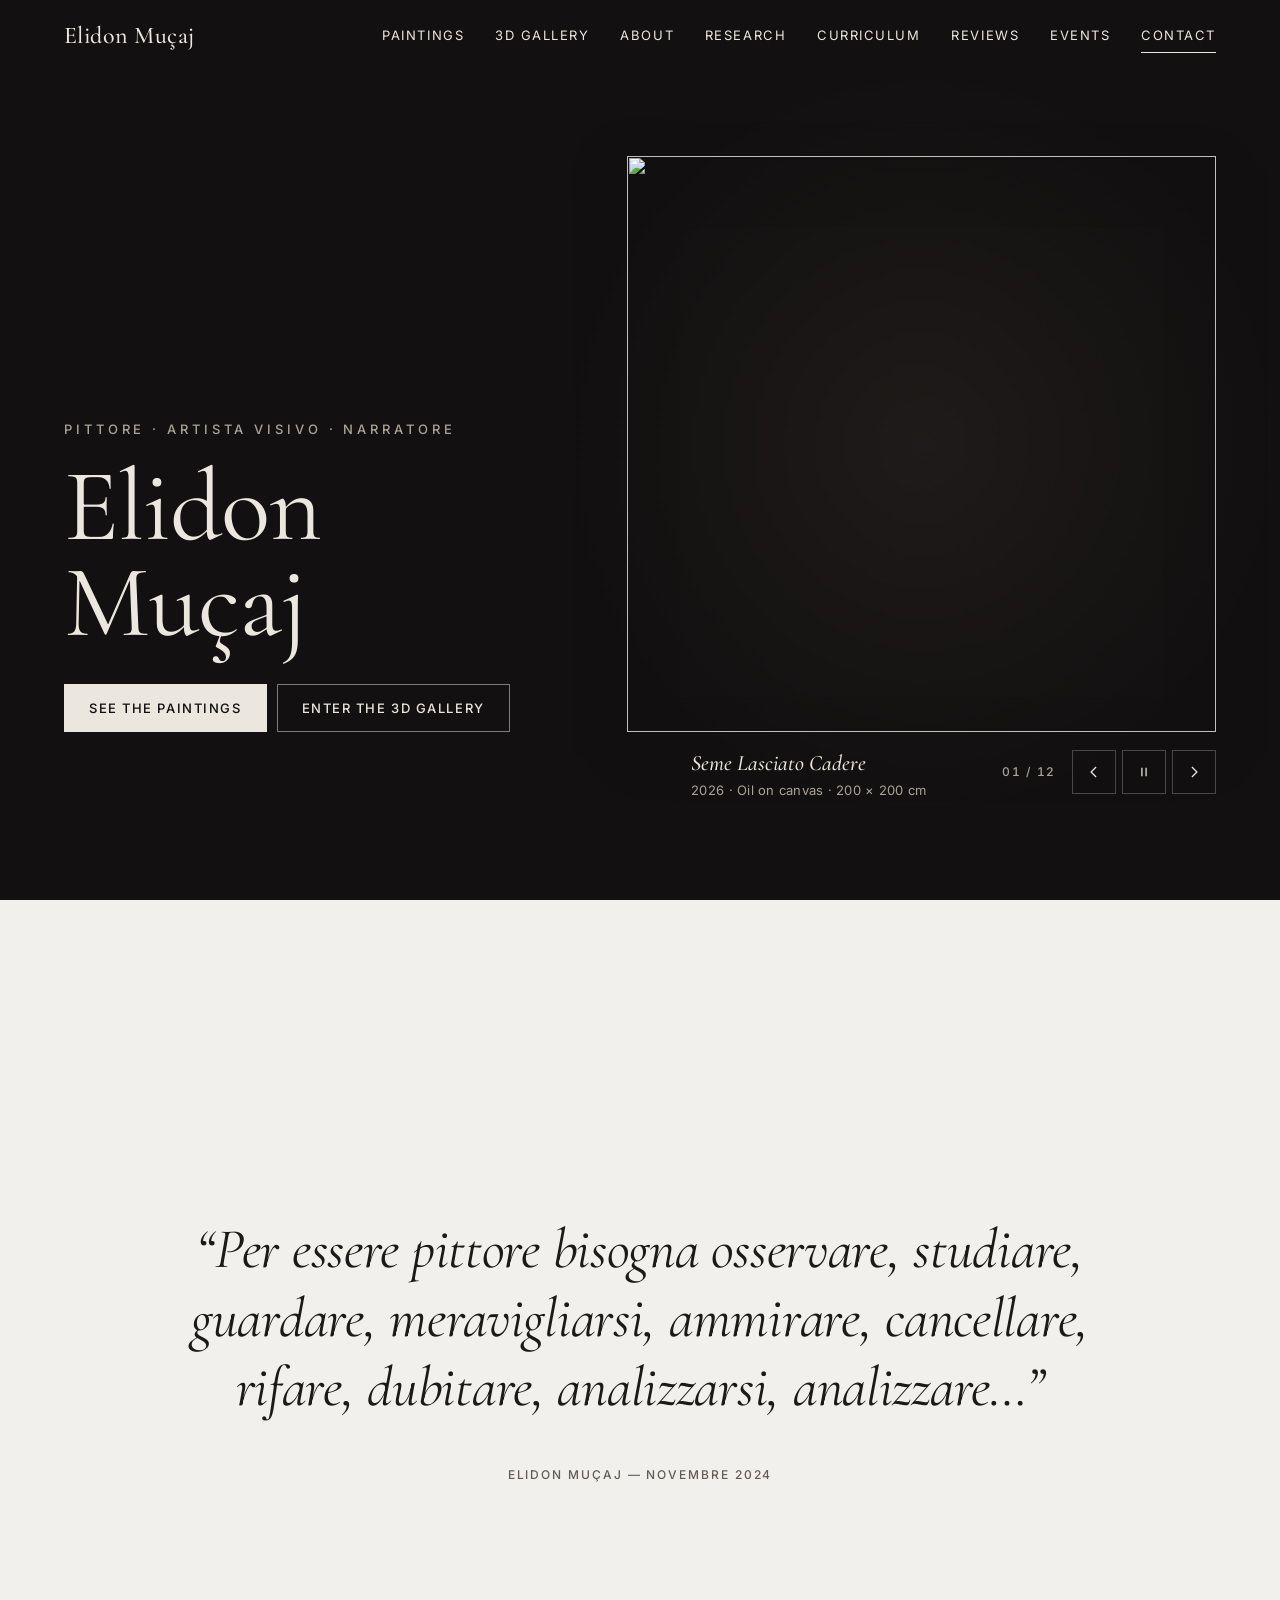
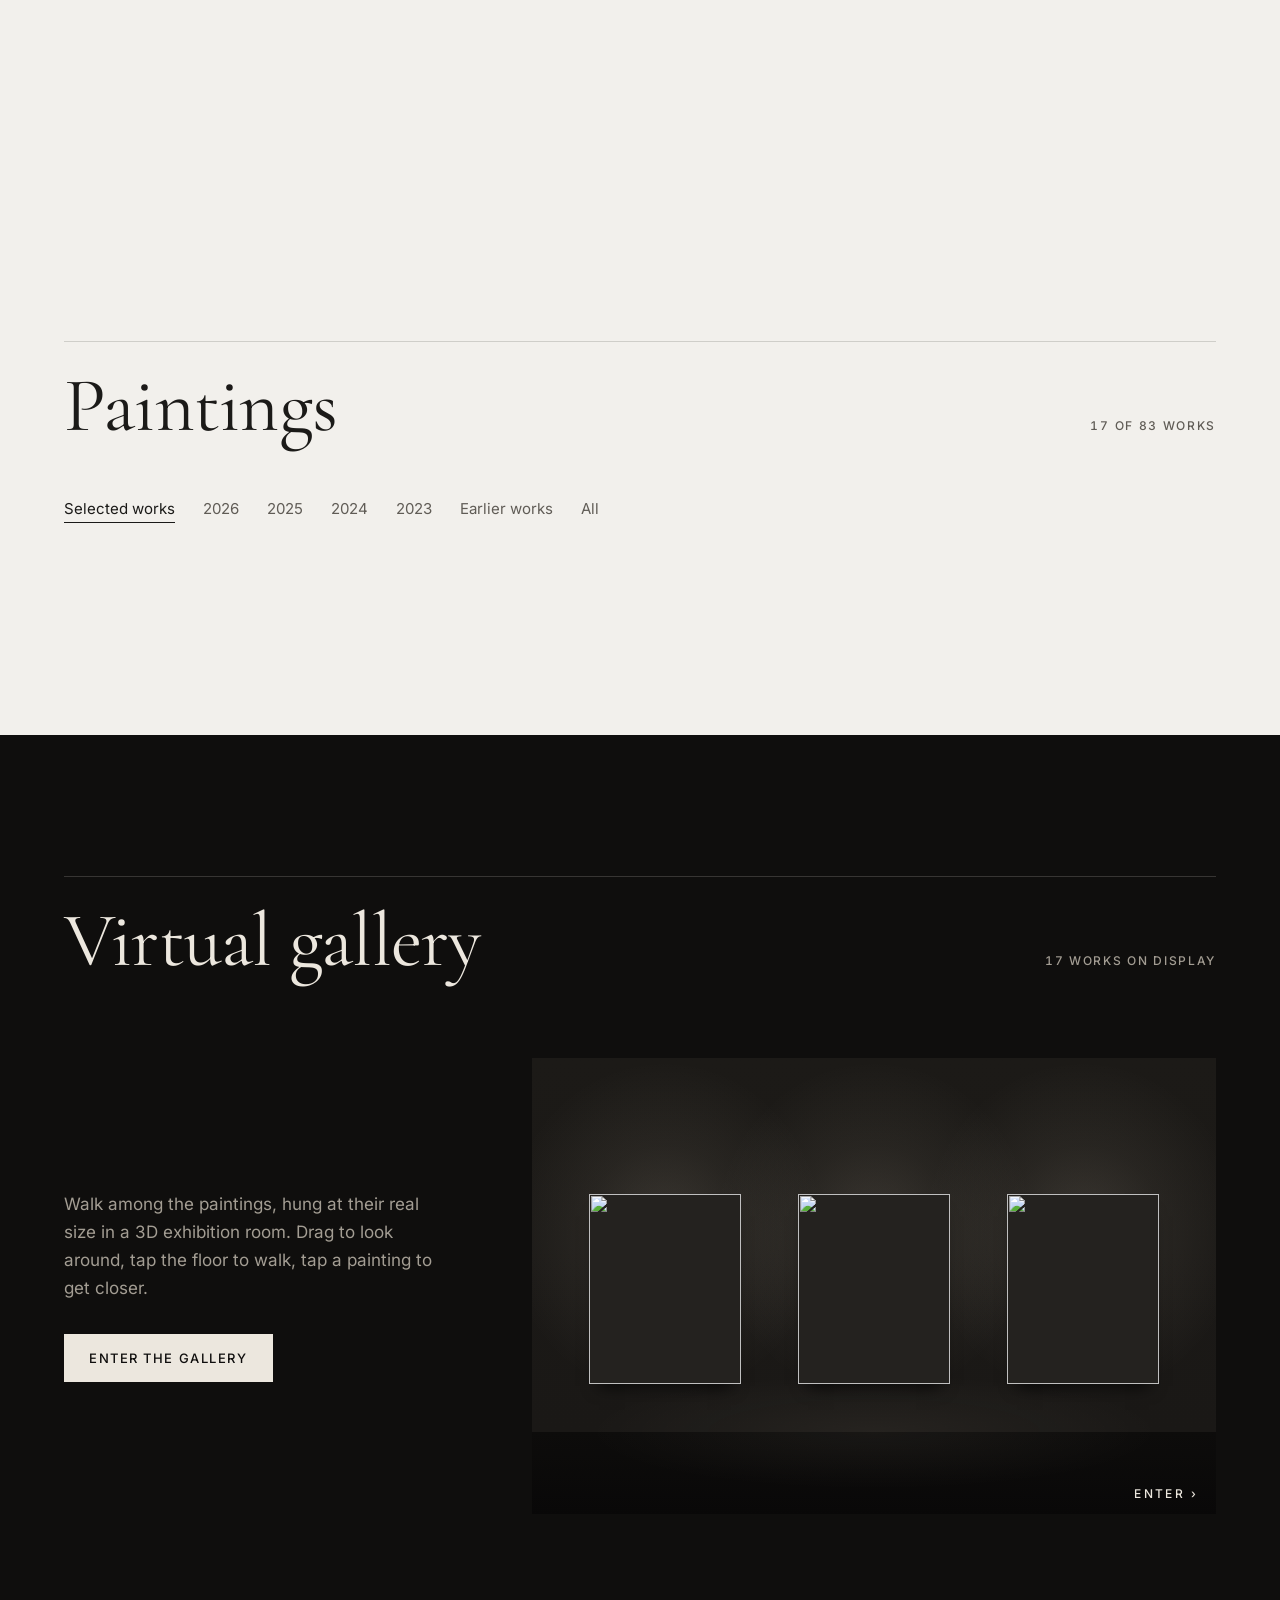
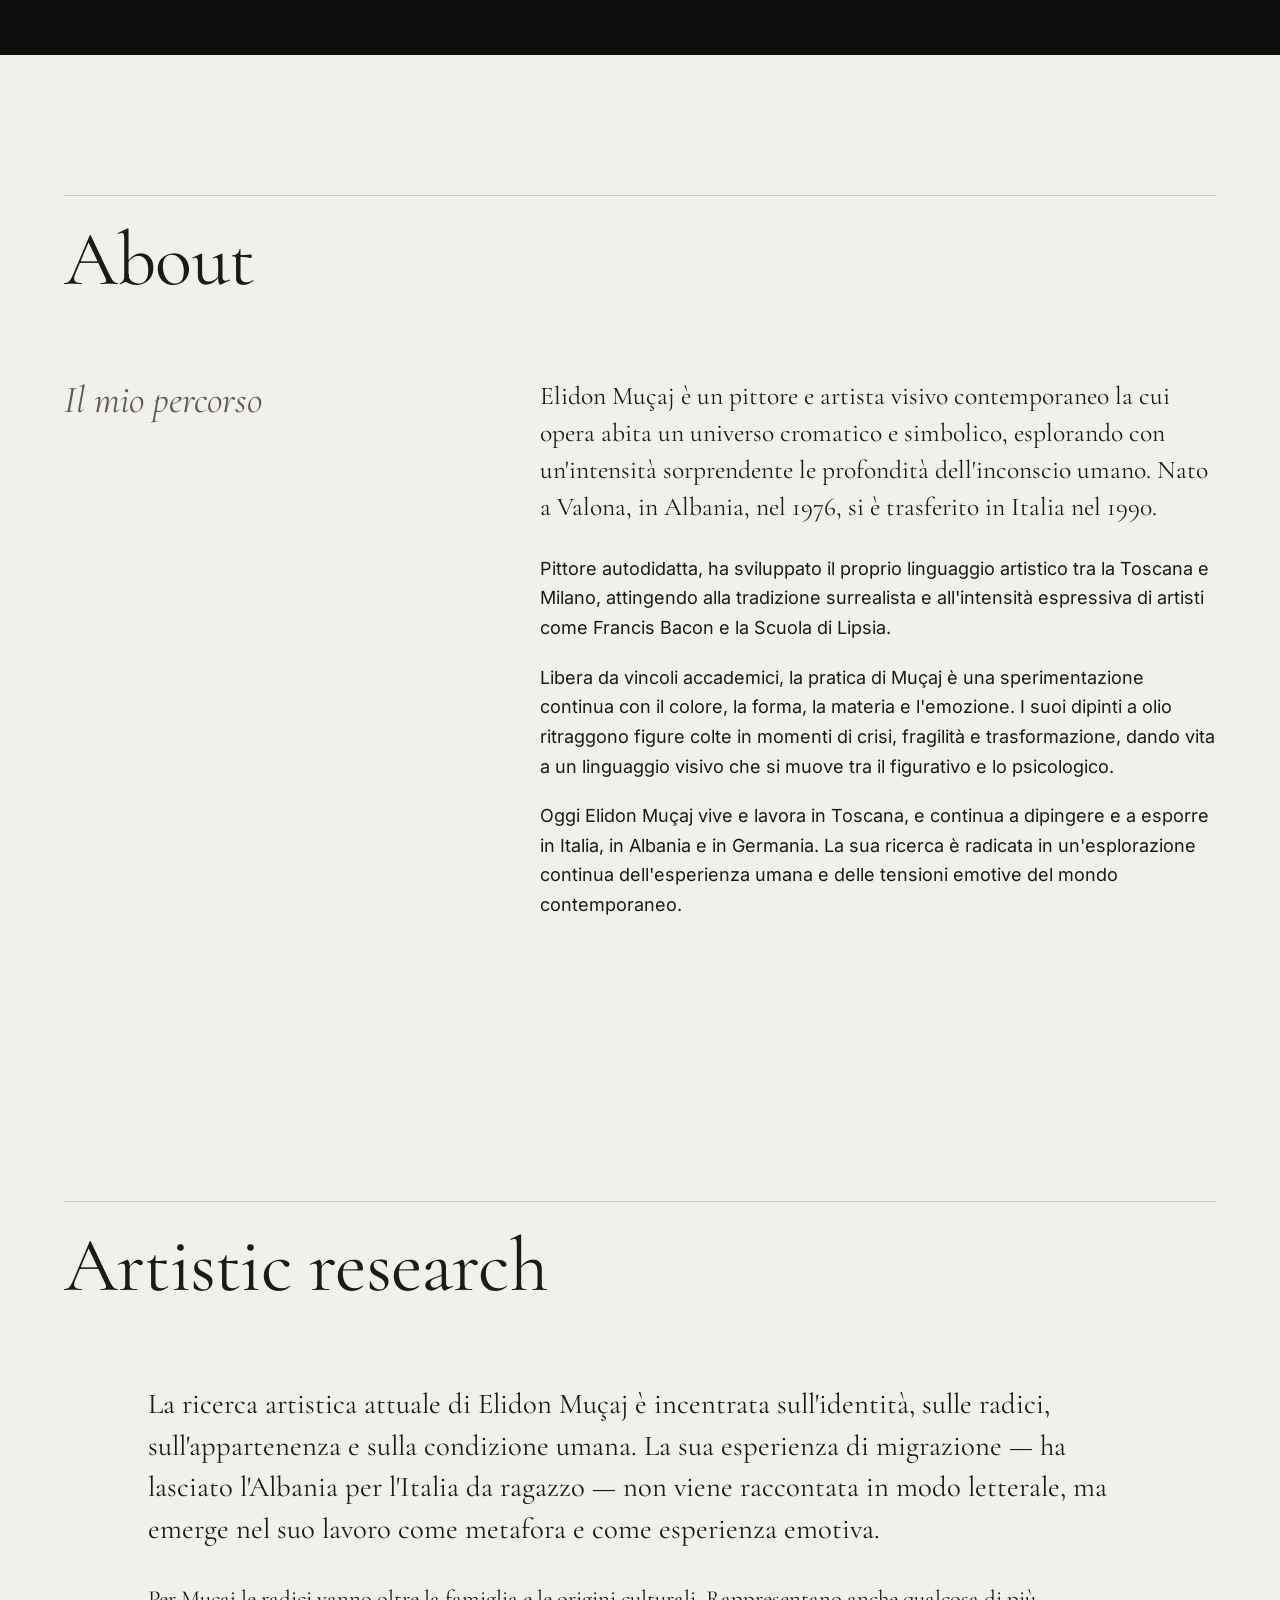
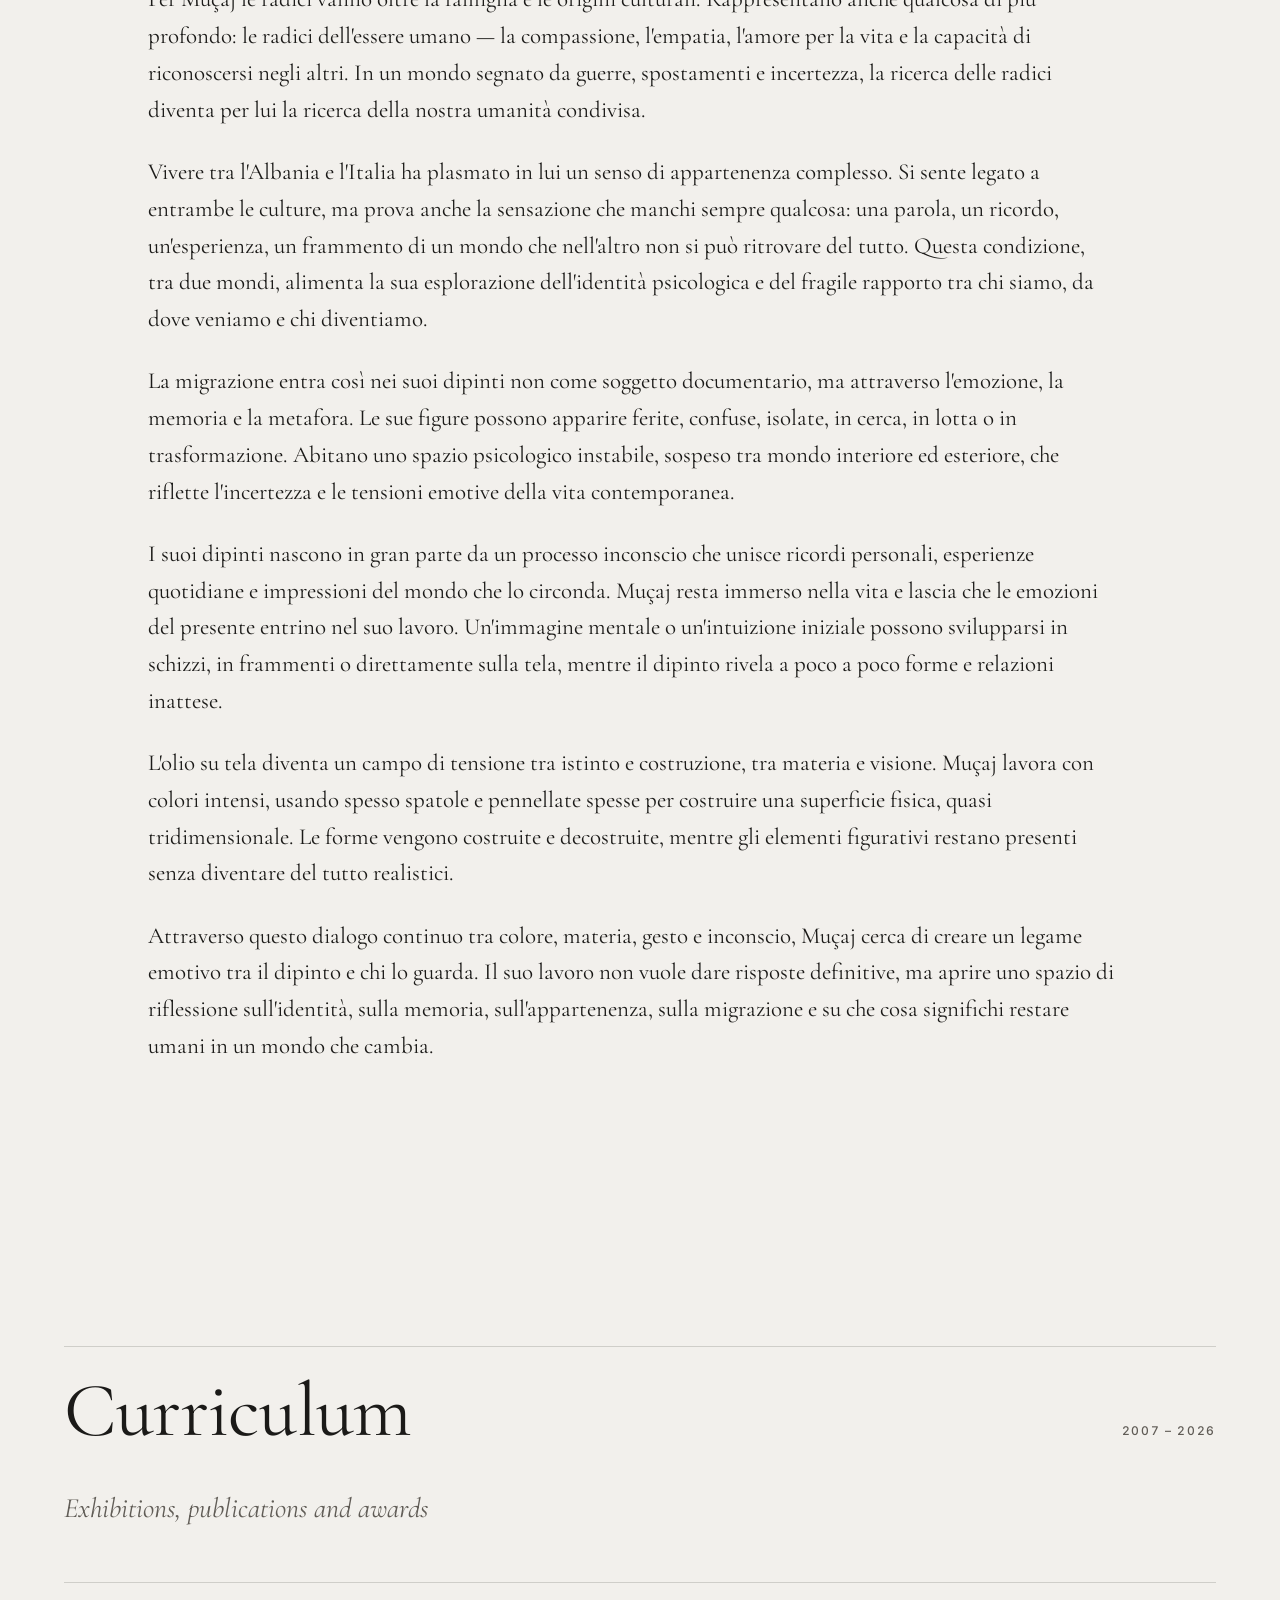
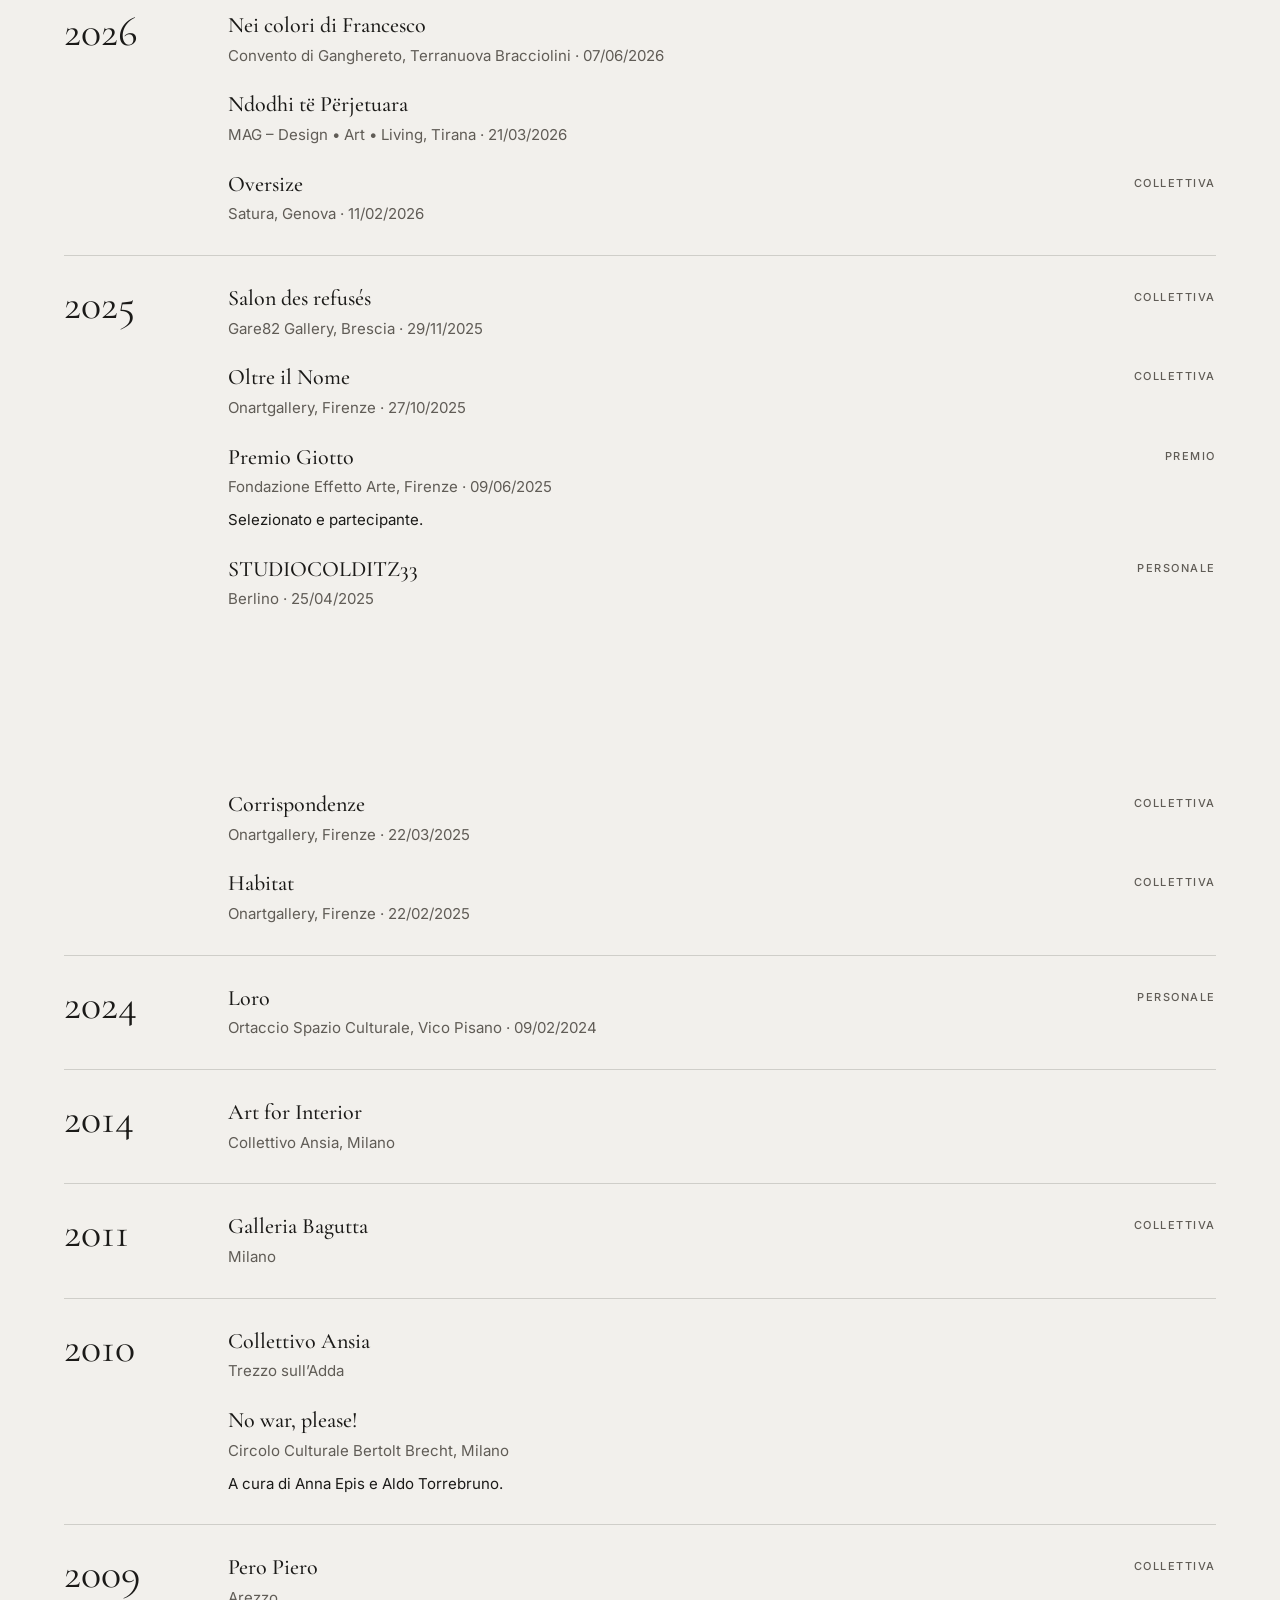
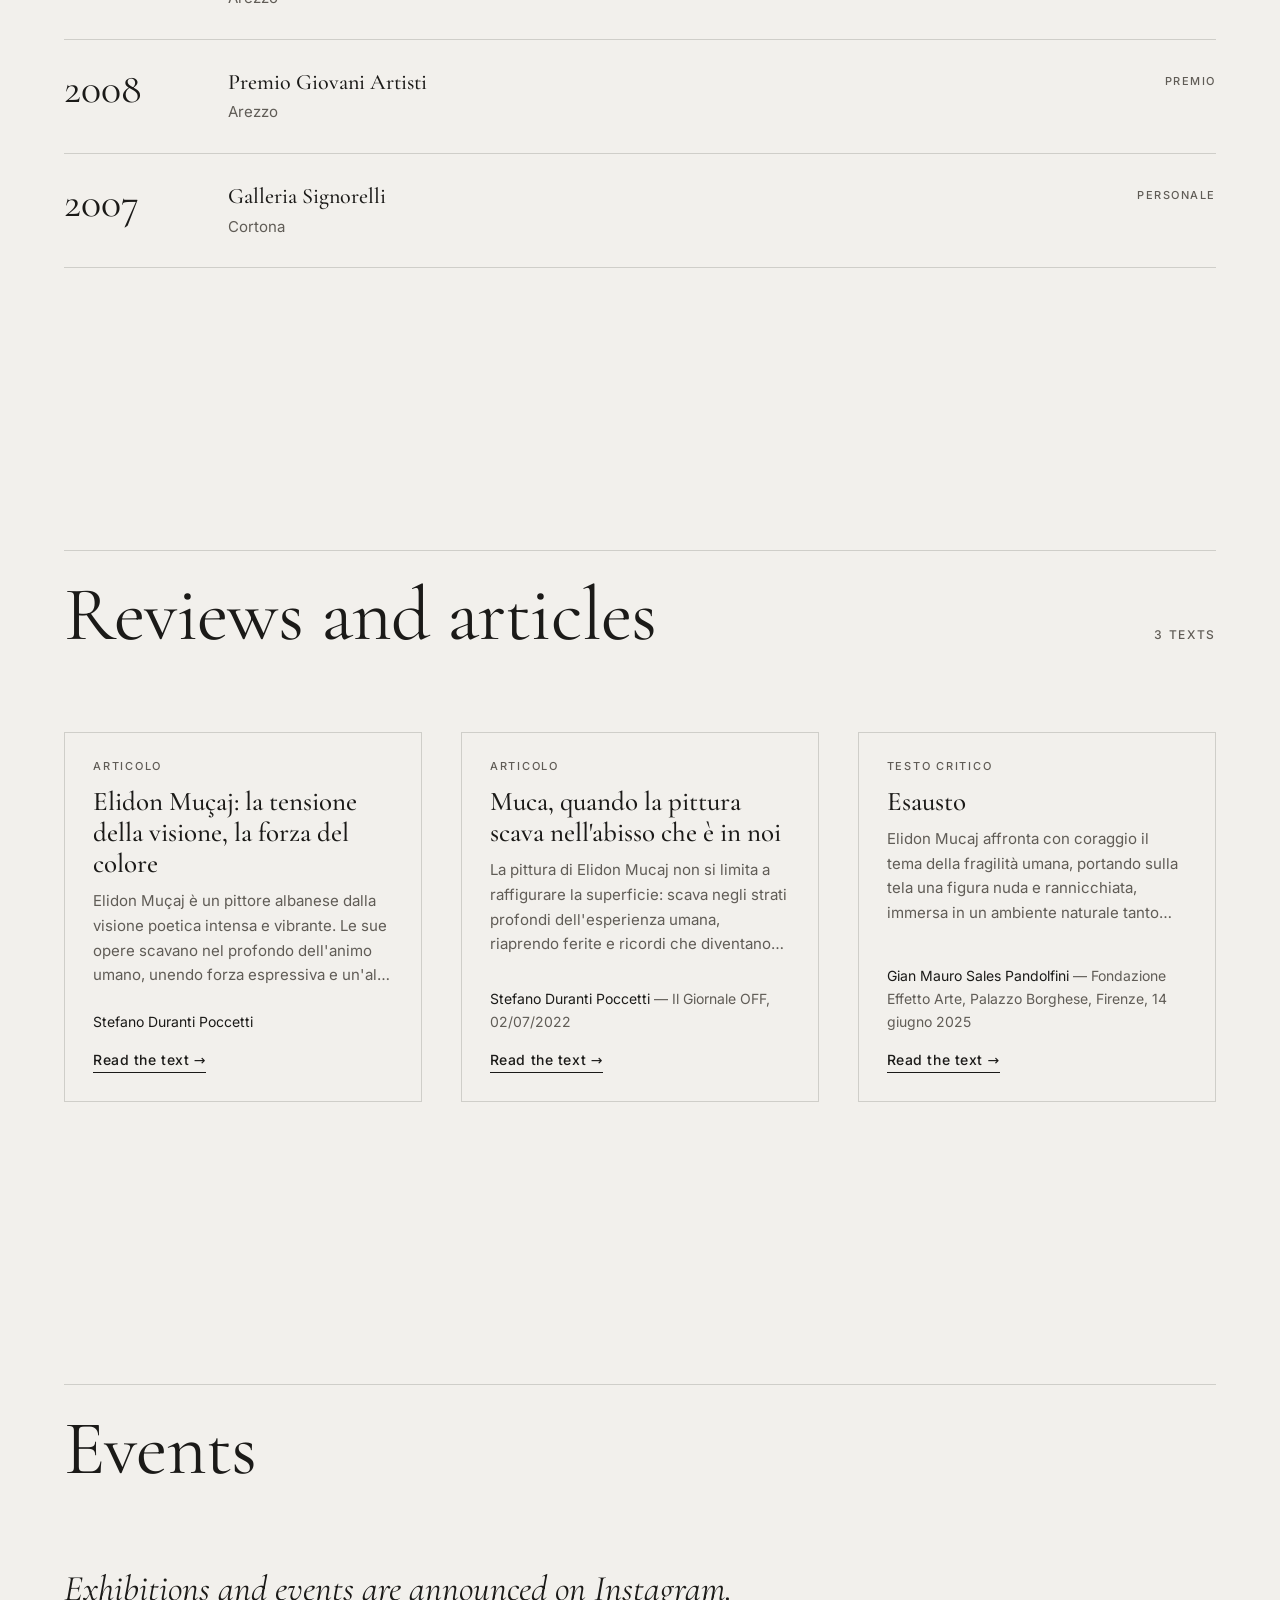
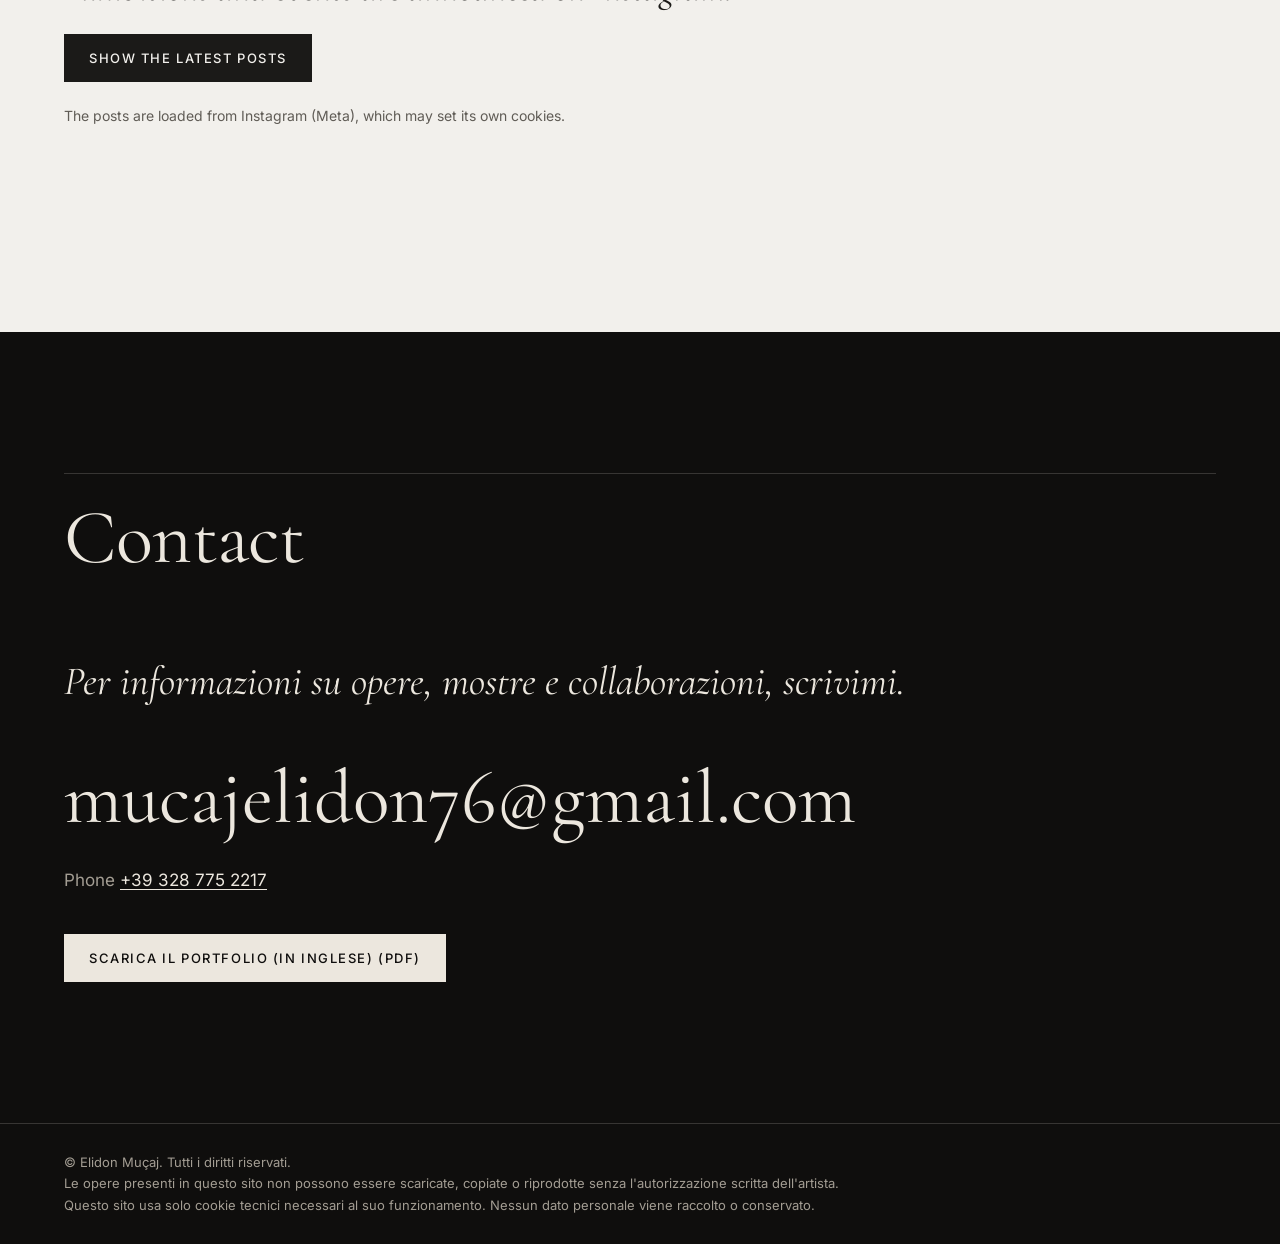
==== commit 366cb9e1: "Ritratto illuminato dal mouse nella prima schermata e caricamenti più leggeri" ====
--- a/index.html
+++ b/index.html
@@ -14,13 +14,18 @@
   <link rel="icon" href="assets/favicon.svg" type="image/svg+xml">
   <link rel="preload" href="assets/fonts/cormorant-garamond-latin-500-normal.woff2" as="font" type="font/woff2" crossorigin>
   <link rel="preload" href="assets/fonts/inter-latin-400-normal.woff2" as="font" type="font/woff2" crossorigin>
-  <link rel="stylesheet" href="assets/css/style.css?v=3">
-  <link rel="stylesheet" href="assets/css/apertura.css?v=3">
-  <link rel="stylesheet" href="assets/css/sala.css?v=3">
+  <link rel="stylesheet" href="assets/css/style.css?v=5">
+  <link rel="stylesheet" href="assets/css/apertura.css?v=5">
+  <link rel="stylesheet" href="assets/css/sala.css?v=5">
   <script type="importmap">
     { "imports": { "three": "./assets/vendor/three/three.min.js" } }
   </script>
-  <script type="module" src="assets/js/main.js?v=3"></script>
+  <!-- i moduli della prima schermata si scaricano insieme a main.js, non uno dopo l'altro -->
+  <link rel="modulepreload" href="assets/js/testi.js?v=5">
+  <link rel="modulepreload" href="assets/js/misure.js?v=5">
+  <link rel="modulepreload" href="assets/js/apertura.js?v=5">
+  <link rel="modulepreload" href="assets/js/ritratto.js?v=5">
+  <script type="module" src="assets/js/main.js?v=5"></script>
 </head>
 <body>
   <a class="salta" href="#portfolio">Skip to the paintings</a>
@@ -44,6 +49,7 @@
 
   <main>
     <section class="apertura" id="hero" aria-label="Introduction">
+      <div class="apertura__ritratto" data-ritratto hidden></div>
       <div class="apertura__testo">
         <p class="apertura__professione" data-testo="sito.professione"></p>
         <h1 class="apertura__nome" data-testo="sito.nome">Elidon Muçaj</h1>
--- a/assets/css/apertura.css
+++ b/assets/css/apertura.css
@@ -1,7 +1,8 @@
 /* Prima schermata (hero): una parete scura e calda, il nome nella sua colonna, un'opera alla volta.
    L'impaginazione sta tutta qui: apertura.js legge il riquadro (.apertura__riquadro) e vi adatta l'opera
    come «contain», poi scrive il rettangolo del quadro in --qx --qy --qw --qh (px, rispetto al riquadro).
-   Il nome e il quadro stanno in zone diverse e non si sovrappongono mai. */
+   Il nome e il quadro stanno in zone diverse e non si sovrappongono mai.
+   Dietro il nome sta il ritratto dell'artista (.apertura__ritratto), al buio: esce dove passa la luce (ritratto.js). */
 
 .apertura {
   --muro: #121010;                            /* la parete WebGL (apertura3d.js) legge questo colore: devono coincidere */
@@ -12,14 +13,14 @@
   --ap-curva: cubic-bezier(.4, 0, .2, 1);
   --ap-fuoco: var(--fuoco-notte, #ece7de);     /* anello di fuoco chiaro sul buio (dal foglio del sito, se c'è) */
   position: relative; isolation: isolate; overflow: hidden;
-  display: grid; grid-template-columns: minmax(0, 1fr); align-content: start;
+  display: grid; grid-template-columns: minmax(0, 1fr); grid-template-rows: auto 1fr;   /* il testo (e il ritratto) fino in fondo */
   min-height: 100vh; min-height: 100svh;
   padding: var(--ap-alto) 0 44px;
   background: var(--muro); color: var(--ap-testo);
 }
 
 /* ---------- Il quadro: riquadro, strato statico (due <img> A/B), bottone trasparente ---------- */
-.apertura__palco { position: relative; grid-row: 1; min-width: 0; margin: 0 16px; }
+.apertura__palco { position: relative; grid-row: 1; grid-column: 1; min-width: 0; margin: 0 16px; }
 .apertura__palco[hidden] { display: none; }
 .apertura__riquadro {
   position: relative;
@@ -55,6 +56,36 @@
   pointer-events: none; opacity: 0; transition: opacity .9s ease;
 }
 .apertura__tela.accesa { opacity: 1; }
+
+/* ---------- Il ritratto: nel buio dietro il nome, esce dove passa la luce ----------
+   ritratto.js dispone la foto e scrive la lampada in --lx --ly (px, rispetto alla foto), --lr (raggio) e --buio
+   (quanto resta visibile senza luce). La maschera radiale è l'alfa della foto: dove la luce manca si vede la parete.
+   Tre misure descrivono la foto e vanno ritoccate se la si cambia (percentuali della foto):
+   --volto-x, --volto-y: il volto, dove riposa la luce; --sopra-testo: la riga che resta appena sopra il testo
+   (qui la punta dei pennelli: sotto quella riga la foto è scura e le parole si leggono). */
+.apertura__ritratto {
+  --volto-x: 74; --volto-y: 44; --sopra-testo: 46;
+  position: relative; z-index: 1; grid-row: 2; grid-column: 1; min-width: 0; margin-bottom: -44px;   /* fino al bordo della sezione */
+  overflow: hidden; pointer-events: none;
+  -webkit-mask-image: linear-gradient(to bottom, transparent, #000 30%); mask-image: linear-gradient(to bottom, transparent, #000 30%);
+}
+.apertura__ritratto[hidden] { display: none; }
+.apertura__volto {
+  position: absolute; left: 0; top: 0; max-width: none;   /* misure e posizione le scrive ritratto.js */
+  filter: sepia(.14) contrast(1.06);            /* la lampada è calda: una stampa ai sali d'argento sotto il tungsteno */
+  -webkit-mask-image: radial-gradient(circle var(--lr, 420px) at var(--lx, 70%) var(--ly, 44%), #000, rgba(0, 0, 0, .9) 22%, rgba(0, 0, 0, .46) 56%, rgba(0, 0, 0, var(--buio, .12)));
+  mask-image: radial-gradient(circle var(--lr, 420px) at var(--lx, 70%) var(--ly, 44%), #000, rgba(0, 0, 0, .9) 22%, rgba(0, 0, 0, .46) 56%, rgba(0, 0, 0, var(--buio, .12)));
+  will-change: transform, opacity;
+  -webkit-user-select: none; user-select: none; -webkit-touch-callout: none;
+}
+/* in basso la foto si spegne nella parete: i pulsanti restano leggibili anche con la luce addosso.
+   Sul telefono il nome sta accanto al volto: a sinistra, sotto le parole, la foto resta in ombra */
+.apertura__ritratto::after {
+  content: ""; position: absolute; inset: 0;
+  background:
+    linear-gradient(to bottom, rgba(18, 16, 16, 0) 62%, rgba(18, 16, 16, .82)),
+    linear-gradient(to right, rgba(18, 16, 16, .8), rgba(18, 16, 16, 0) 62%);
+}
 
 /* ---------- Cartellino: titolo, anno · tecnica · misure, contatore e comandi ---------- */
 .apertura__cartellino {
@@ -90,7 +121,7 @@
 .apertura__tasto:not([aria-pressed="true"]) .apertura__icona-avvia { display: none; }
 
 /* ---------- Testo: professione, nome, frase, pulsanti ---------- */
-.apertura__testo { position: relative; z-index: 2; grid-row: 2; min-width: 0; padding: 30px var(--margine) 0; }
+.apertura__testo { position: relative; z-index: 2; grid-row: 2; grid-column: 1; align-self: start; min-width: 0; padding: 30px var(--margine) 0; }
 .apertura__professione {
   margin: 0 0 12px; font: 500 11px/1.7 var(--sans); letter-spacing: .16em; text-transform: uppercase;
   color: var(--ap-grigio); text-wrap: balance;
@@ -110,6 +141,10 @@
 .apertura__azioni { display: flex; flex-wrap: wrap; gap: 10px; margin-top: 26px; }
 .apertura__azioni .bottone { flex: 1 1 auto; }
 .apertura :focus-visible { outline-color: var(--ap-fuoco); }
+/* col ritratto dietro: le parole staccano dalla foto anche quando la luce le raggiunge */
+.apertura--ritratto .apertura__professione { color: #c4bdb1; text-shadow: 0 0 12px var(--muro), 0 0 3px var(--muro); }
+.apertura--ritratto .apertura__nome { text-shadow: 0 2px 40px rgba(18, 16, 16, .6); }
+.apertura--ritratto .apertura__frase { text-shadow: 0 0 14px var(--muro); }
 
 /* ---------- Schermi larghi (e telefoni in orizzontale): il nome a sinistra, il quadro a destra ---------- */
 @media (min-width: 900px) and (min-aspect-ratio: 5/4), (min-width: 640px) and (orientation: landscape) and (max-height: 520px) {
@@ -118,6 +153,12 @@
     grid-template-columns: minmax(0, 1fr) 46vw; grid-template-rows: auto auto; column-gap: 4vw; align-content: center;
     padding: var(--ap-alto) var(--margine) 48px;
   }
+  /* il ritratto occupa la metà sinistra a tutta altezza e sfuma nella parete prima del quadro */
+  .apertura__ritratto {
+    position: absolute; inset: 0 auto 0 0; width: calc(54vw - var(--margine)); grid-row: auto; grid-column: auto; margin: 0;
+    -webkit-mask-image: linear-gradient(to right, #000 86%, transparent); mask-image: linear-gradient(to right, #000 86%, transparent);
+  }
+  .apertura__ritratto::after { background: linear-gradient(to bottom, var(--muro), rgba(18, 16, 16, 0) 17%, rgba(18, 16, 16, 0) 74%, rgba(18, 16, 16, .78)); }
   /* riquadro e cartellino diventano celle della griglia: il testo si allinea al piede del quadro */
   .apertura__palco { display: contents; }
   .apertura__riquadro { grid-row: 1; grid-column: 2; align-self: end; height: min(64vh, calc(100vh - var(--ap-alto) - 150px)); min-height: 300px; }
@@ -132,6 +173,8 @@
   .apertura__professione { font-size: 13px; letter-spacing: .3em; margin-bottom: 18px; }
   .apertura__azioni { margin-top: 34px; }
   .apertura__azioni .bottone { flex: none; }
+  /* accanto al volto la riga della professione va a capo, e non gli passa sopra */
+  .apertura--ritratto .apertura__professione { max-width: 24em; text-wrap: wrap; }
 }
 
 /* telefoni in orizzontale: poca altezza, si stringe tutto */
@@ -139,6 +182,12 @@
   .apertura { --ap-alto: 76px; padding-bottom: 20px; }
   .apertura__riquadro { height: calc(100vh - var(--ap-alto) - 110px); height: calc(100svh - var(--ap-alto) - 110px); min-height: 180px; }
   .apertura__cartellino { margin-top: 10px; }
+  .apertura__ritratto::after {
+    background:
+      linear-gradient(to bottom, rgba(18, 16, 16, 0) 62%, rgba(18, 16, 16, .82)),
+      linear-gradient(to right, rgba(18, 16, 16, .8), rgba(18, 16, 16, 0) 62%);
+  }
+  .apertura--ritratto .apertura__professione { max-width: none; }
   .apertura__didascalia, .apertura__comandi { grid-column: 1 / -1; }
   .apertura__comandi { grid-row: 2; }
   .apertura__conta { margin-right: auto; }
@@ -150,4 +199,5 @@
 
 @media (prefers-reduced-motion: reduce) {
   .apertura__quadro, .apertura__didascalia, .apertura__conta, .apertura__tela { transition: none; }
-}
+  .apertura__volto { will-change: auto; }
+}
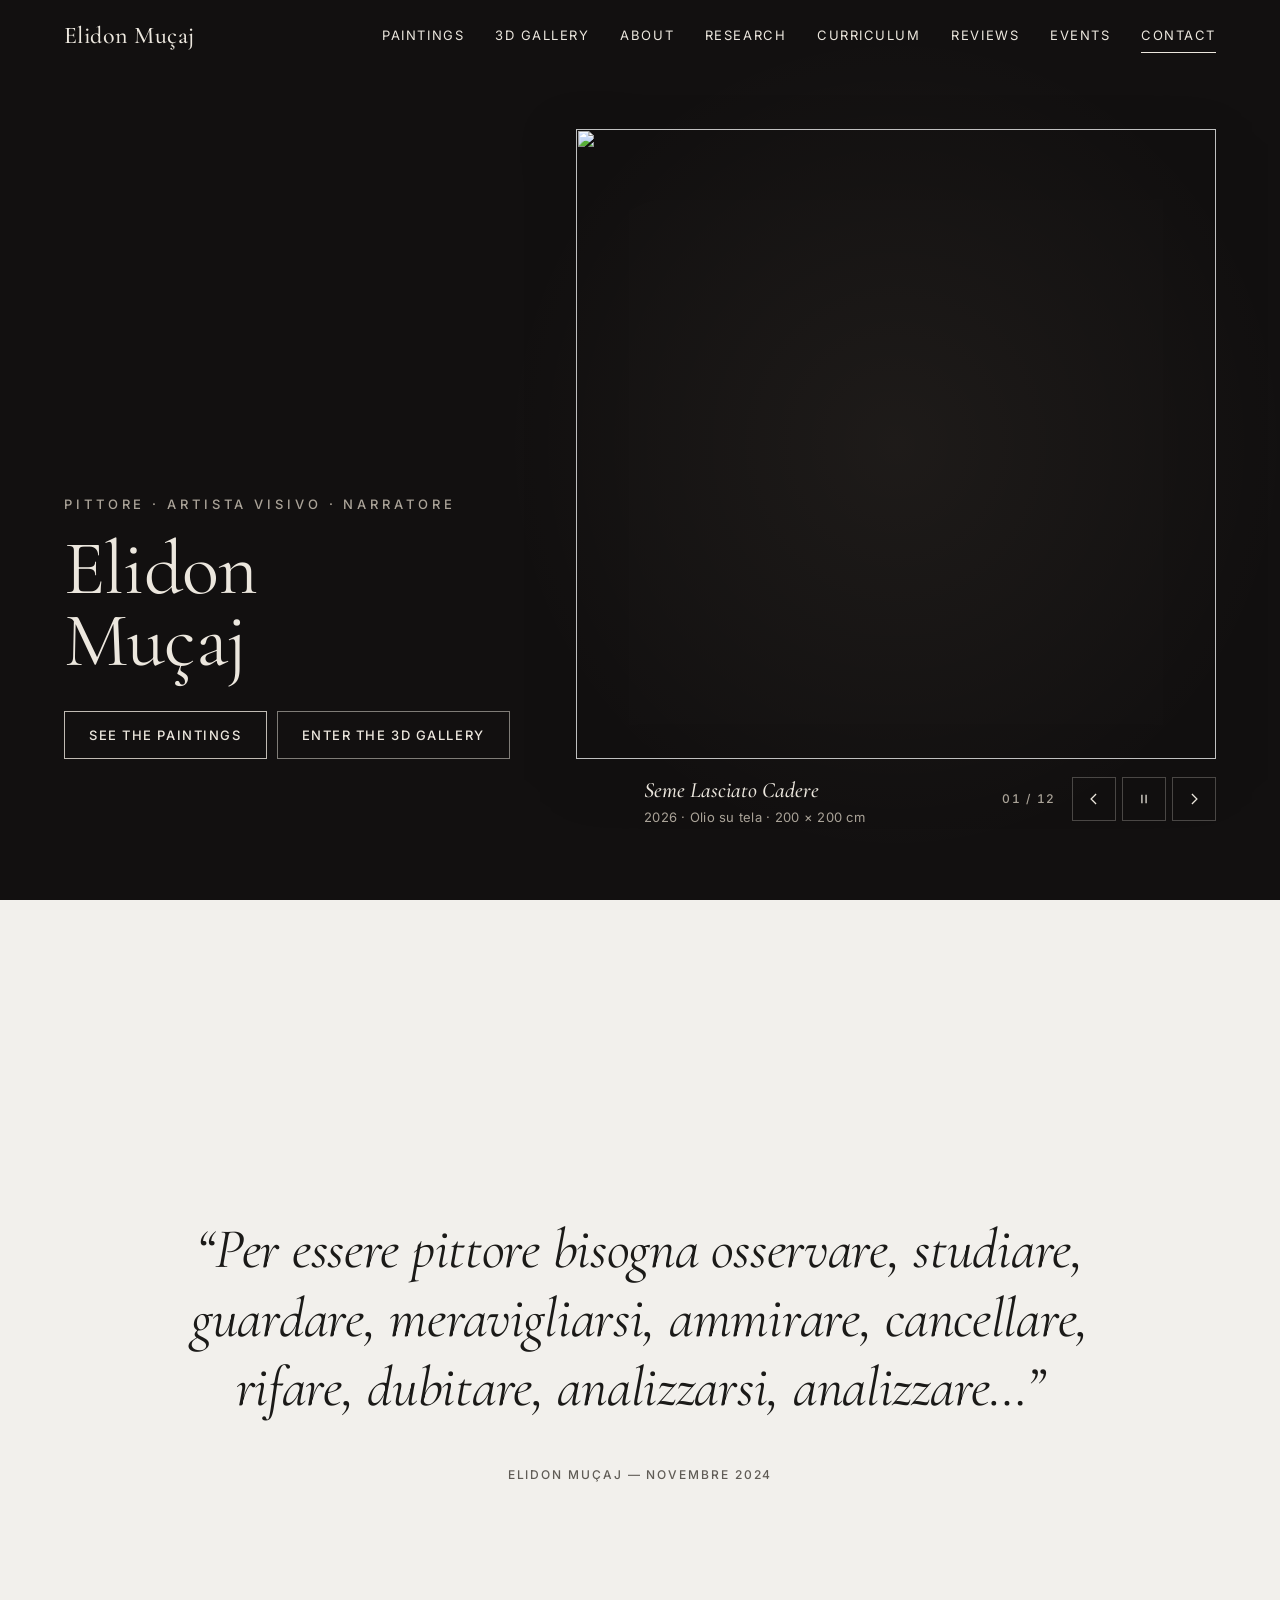
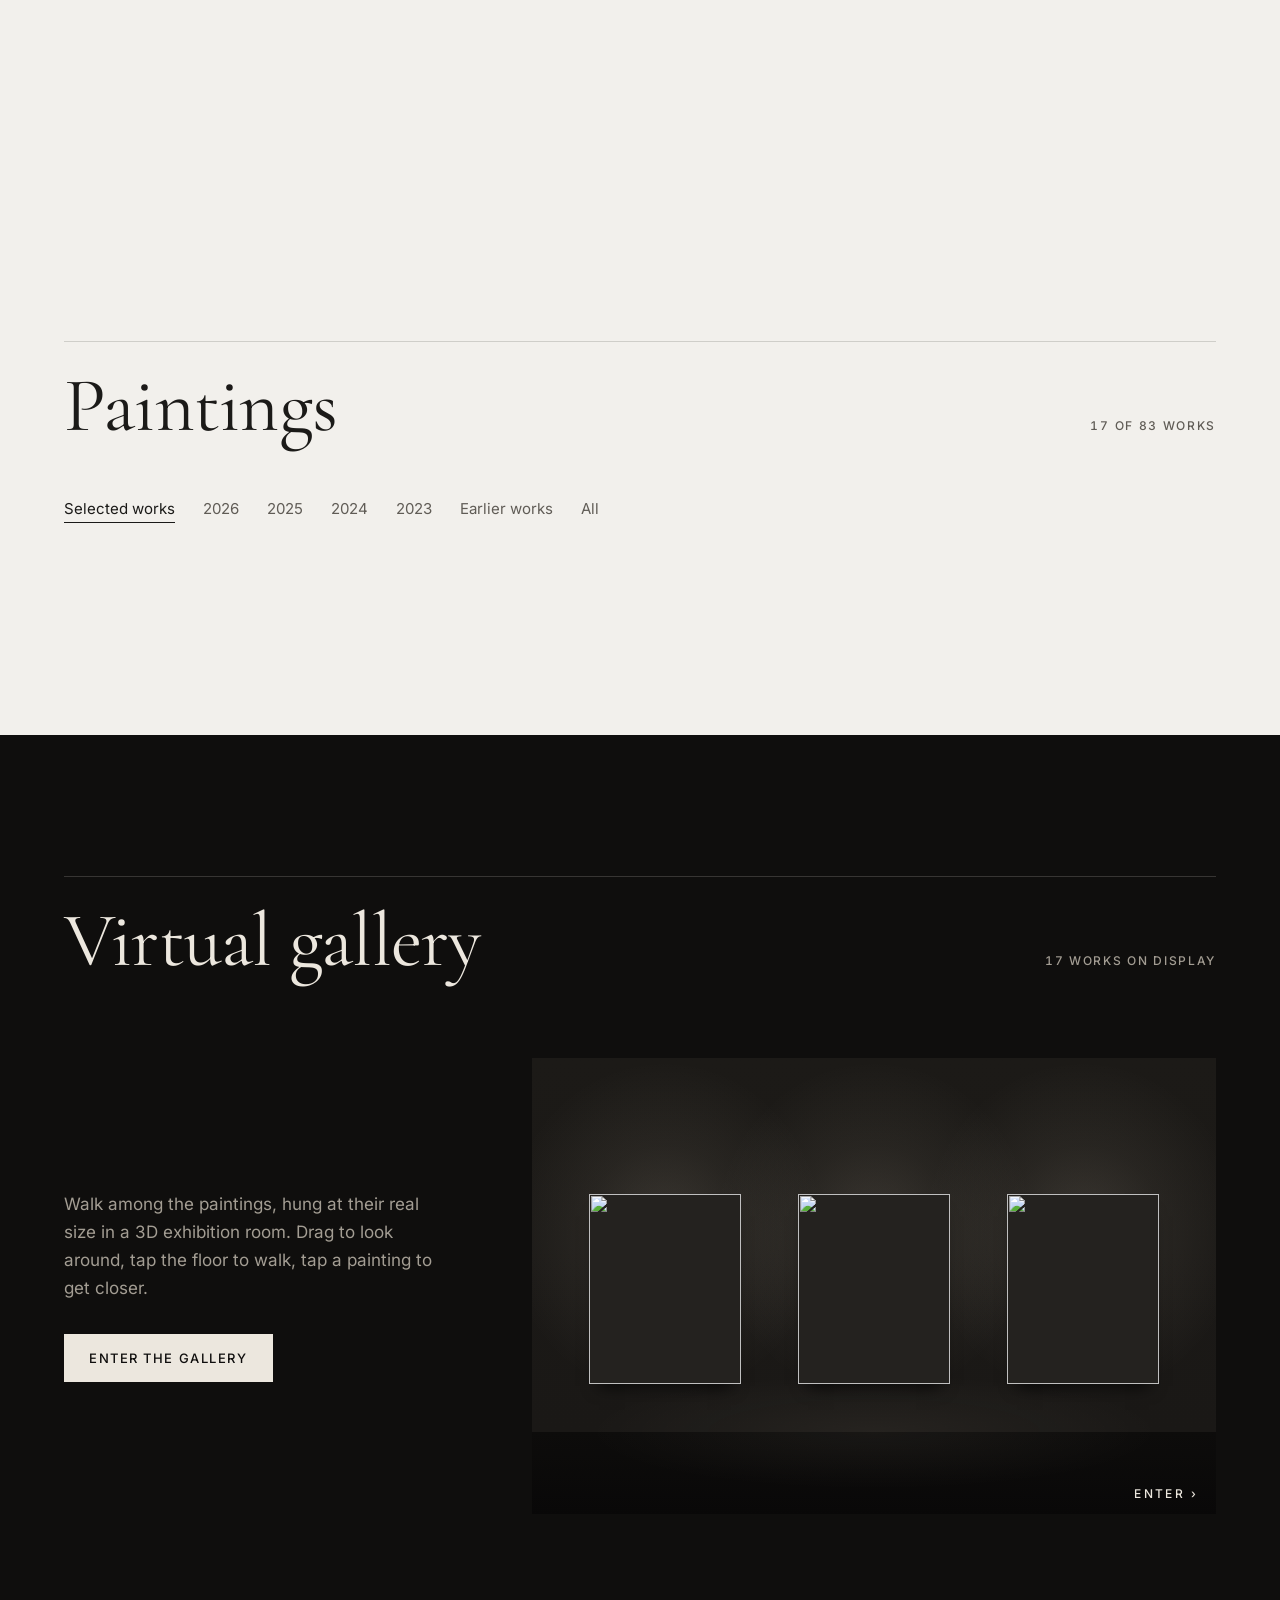
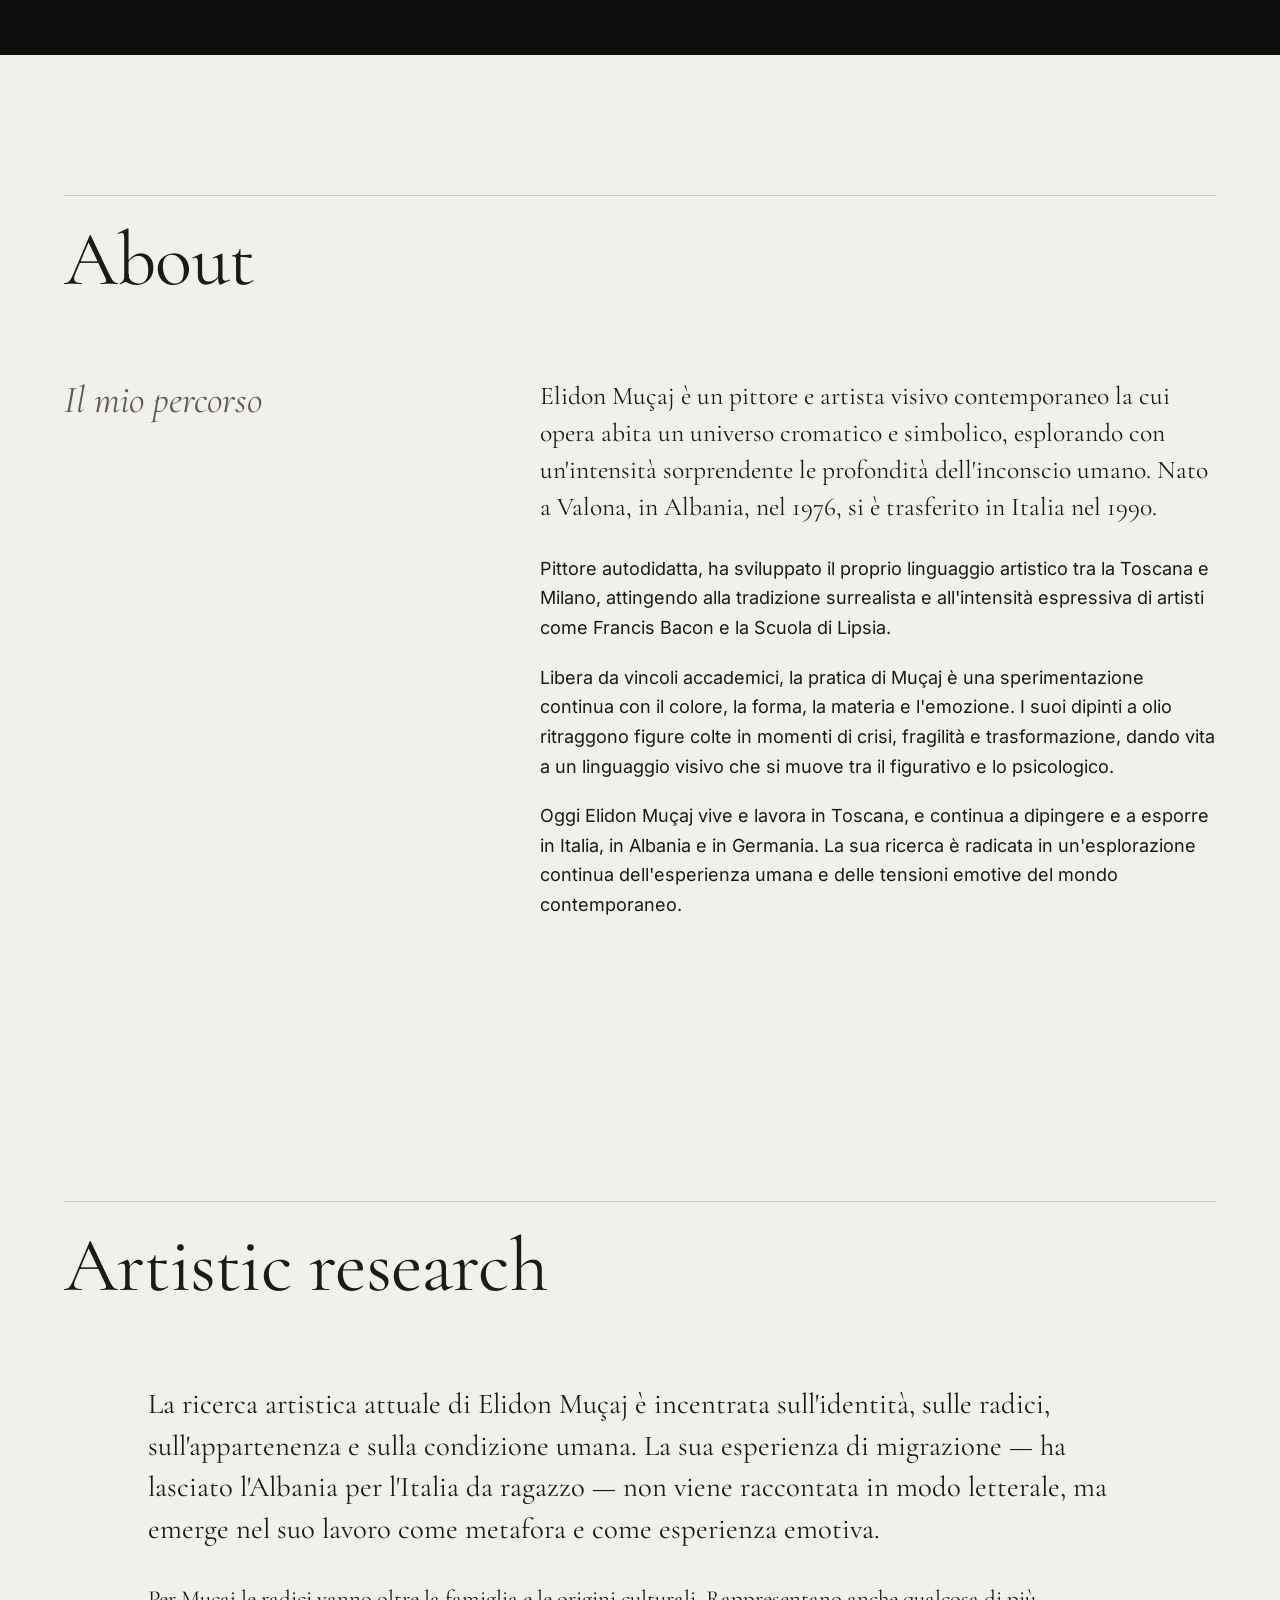
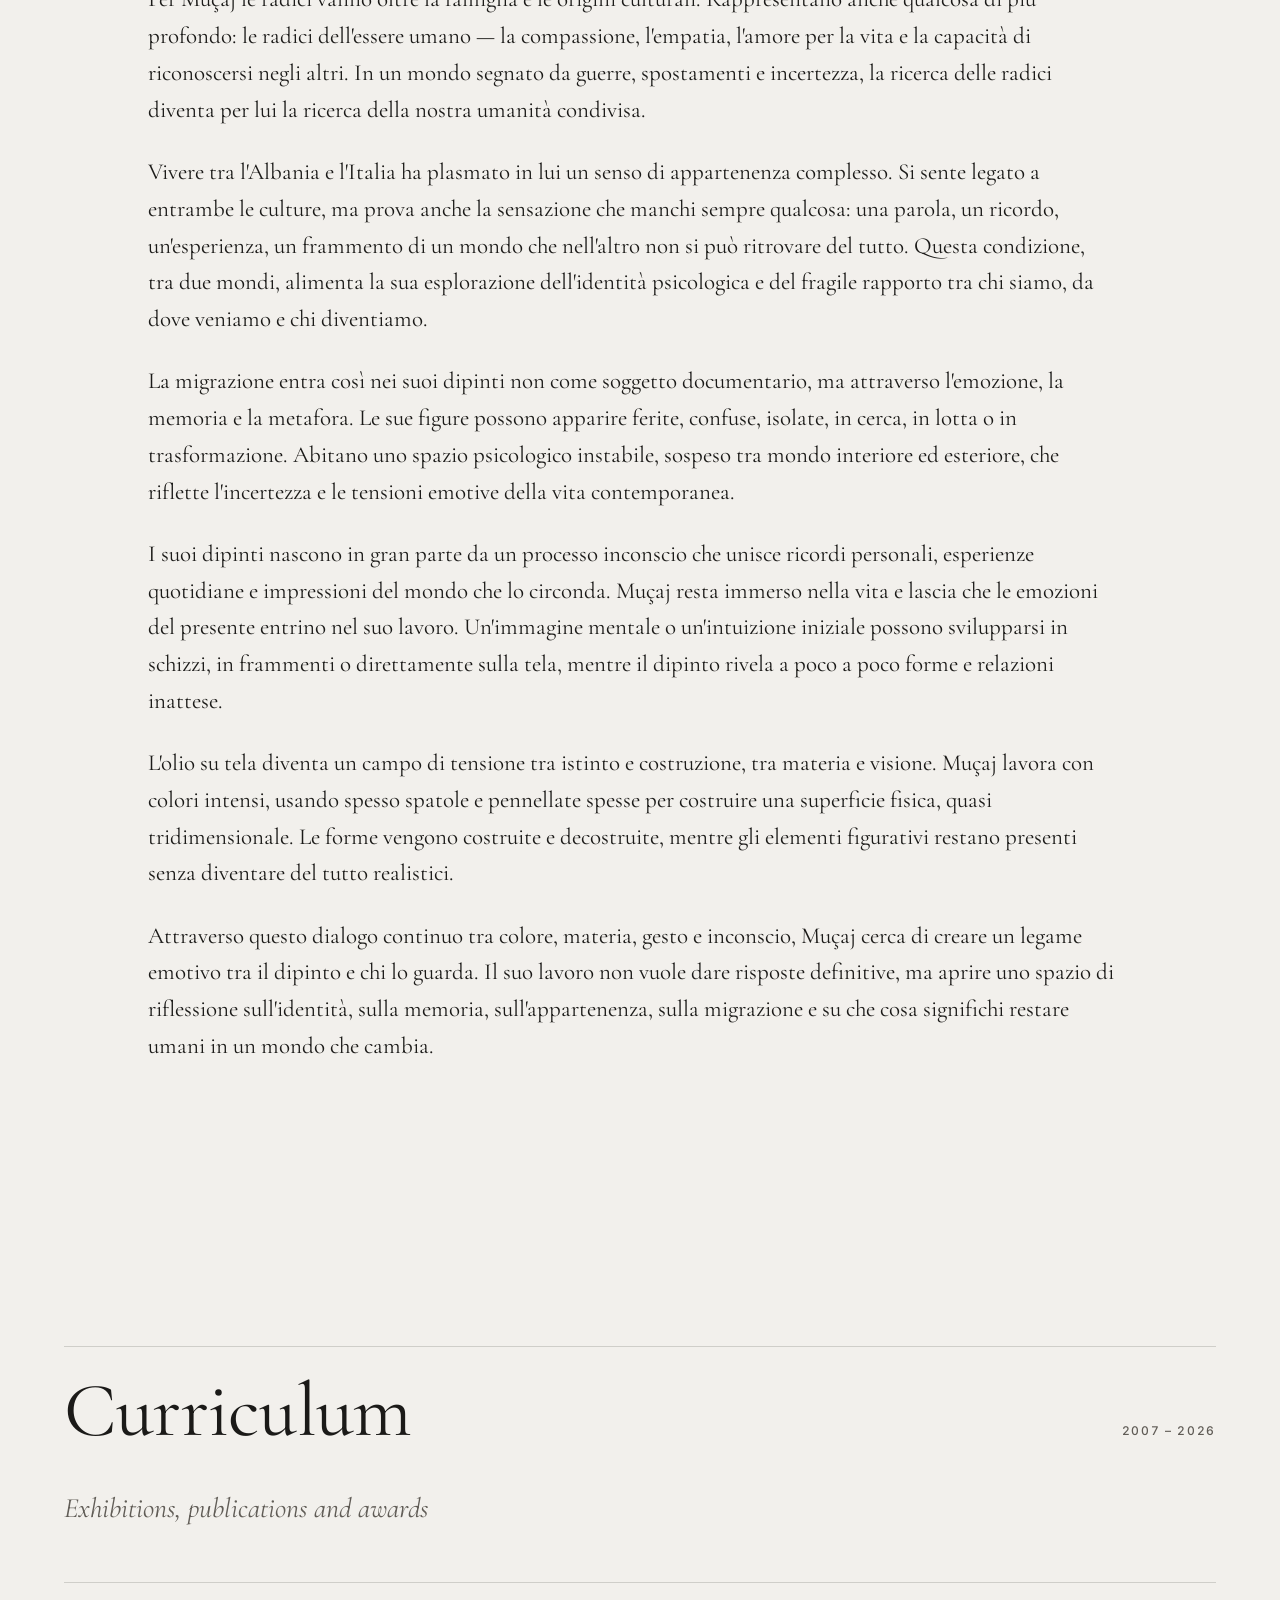
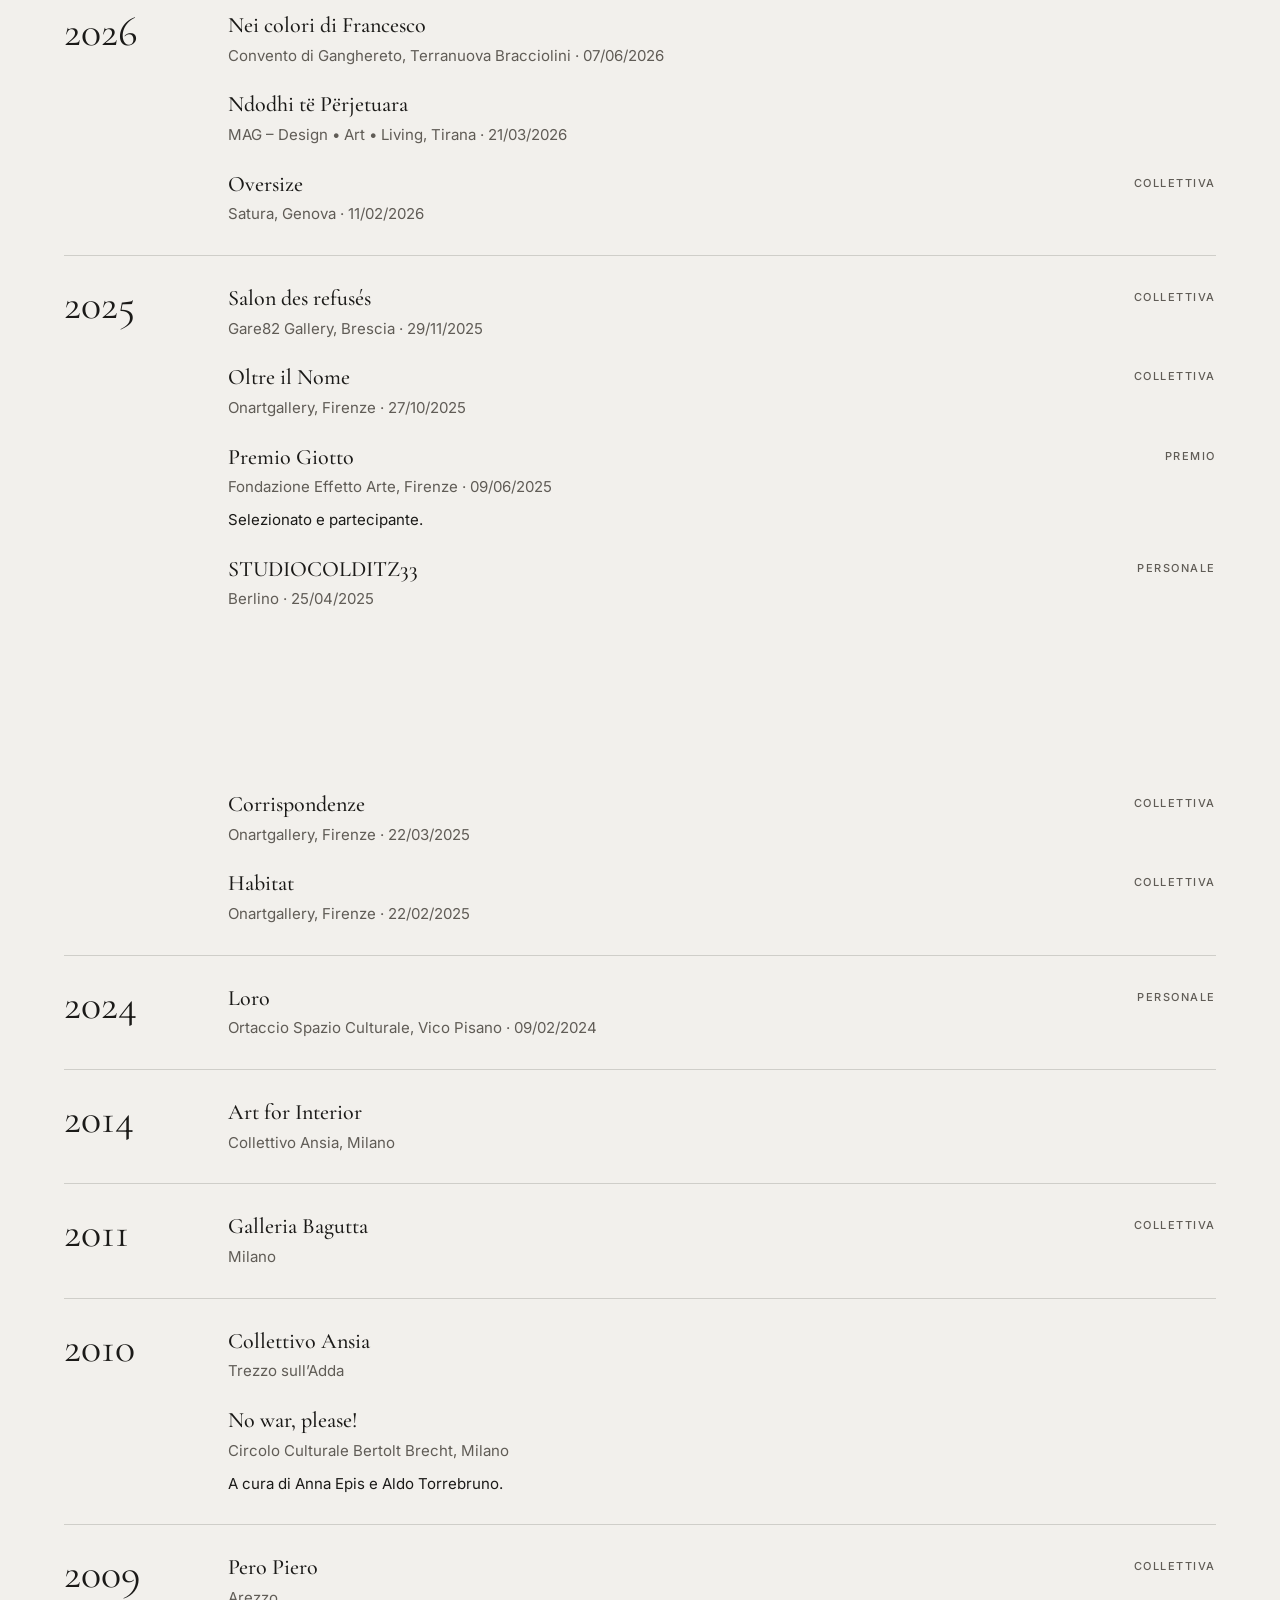
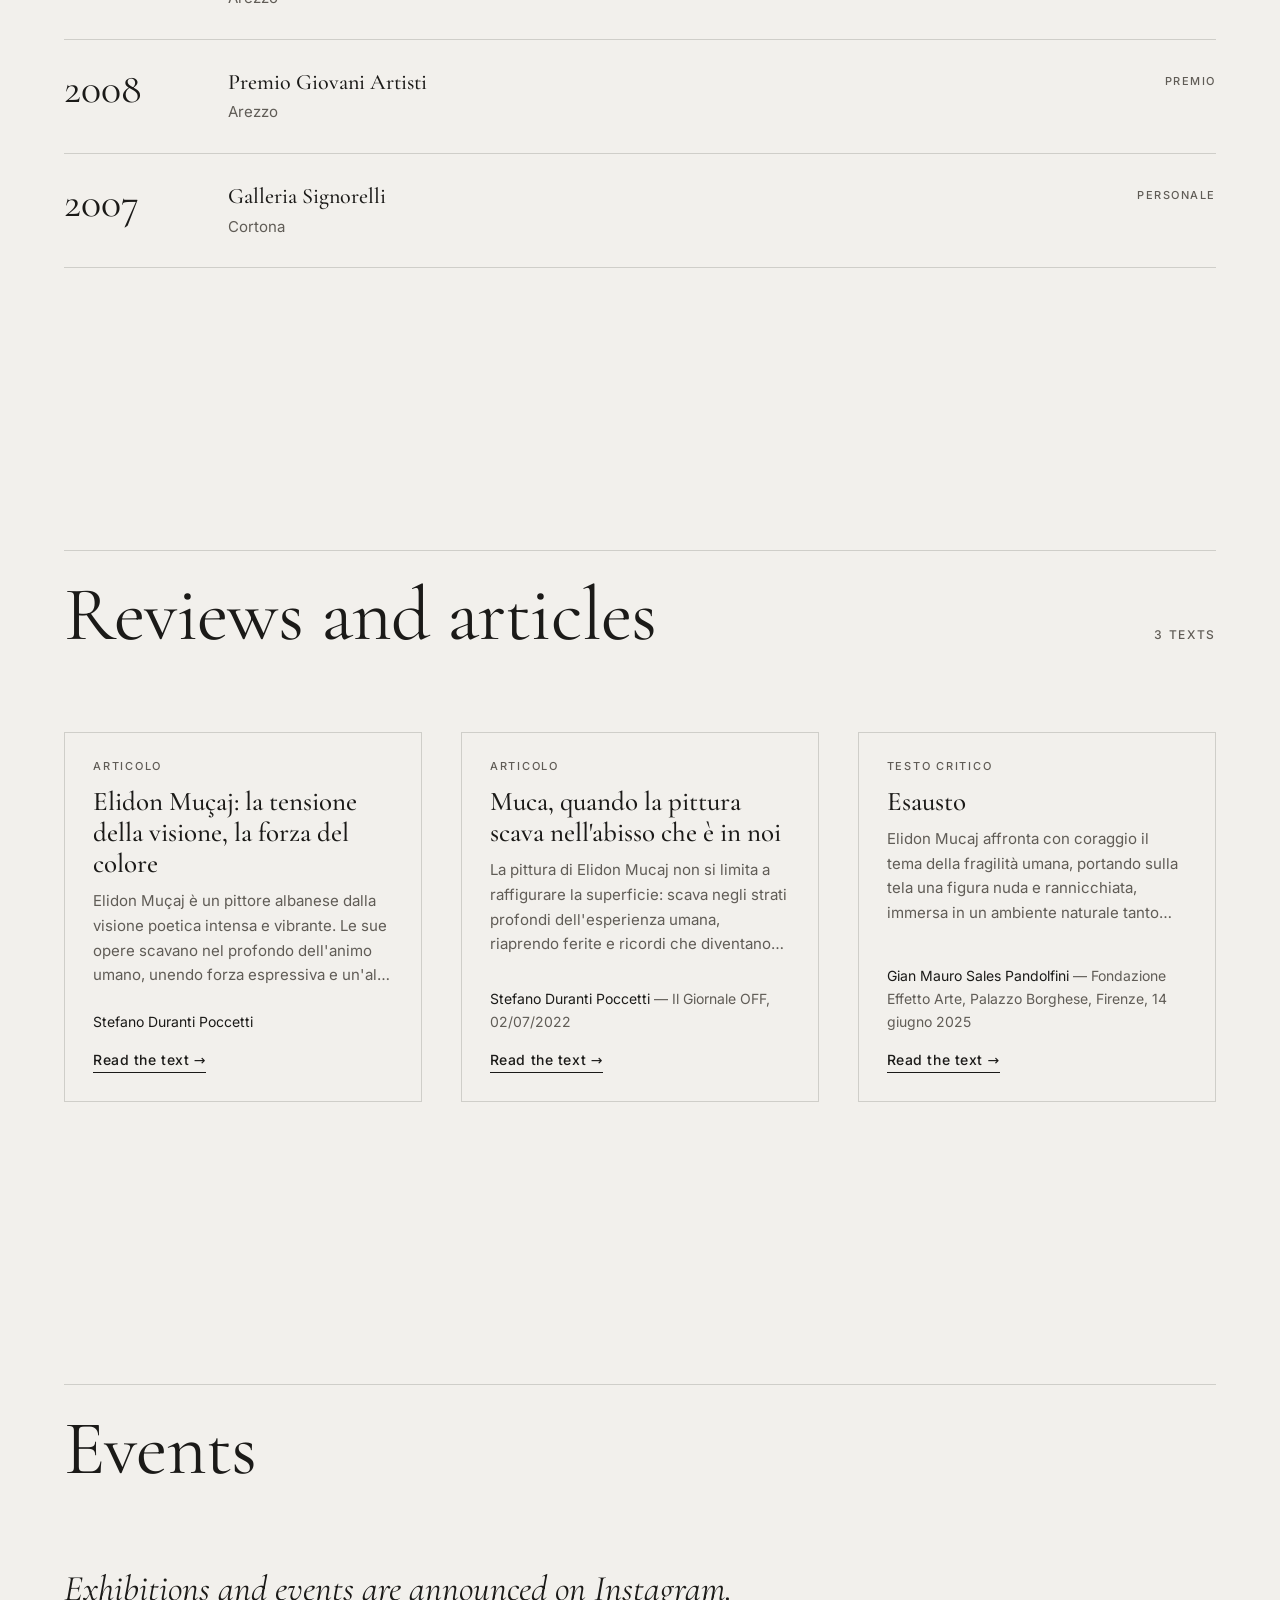
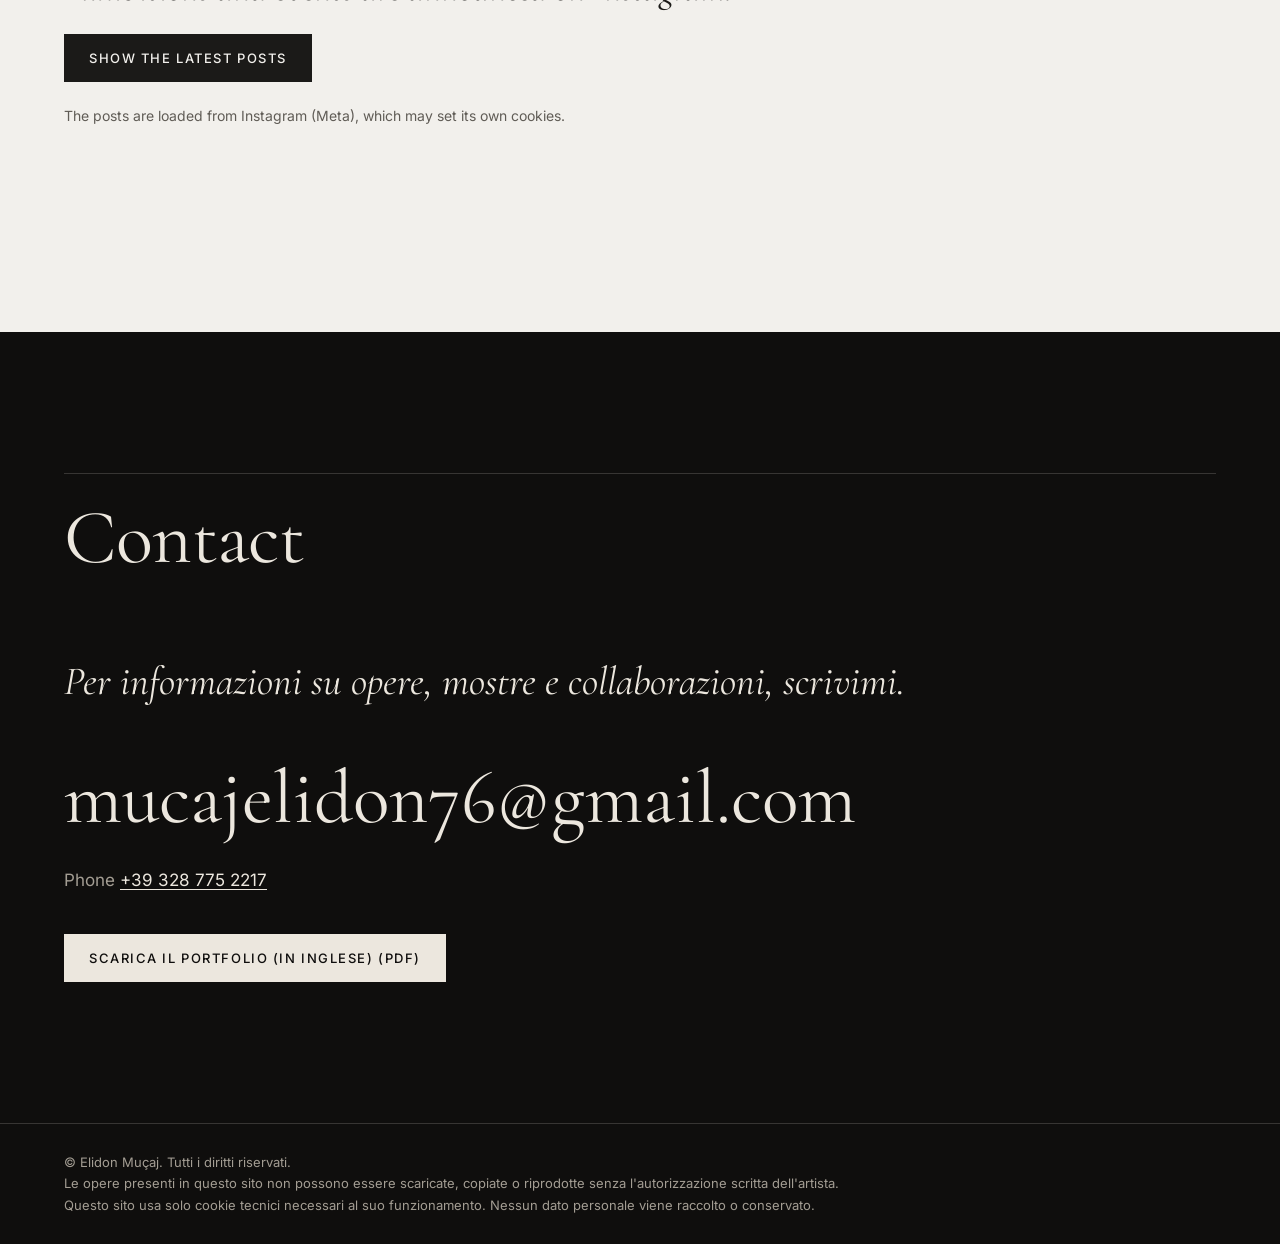
==== commit 7c9af812: "Rifiniture della prima schermata e della sala 3D - prima schermata: quadro più grande, pozza di luce" ====
--- a/index.html
+++ b/index.html
@@ -14,18 +14,13 @@
   <link rel="icon" href="assets/favicon.svg" type="image/svg+xml">
   <link rel="preload" href="assets/fonts/cormorant-garamond-latin-500-normal.woff2" as="font" type="font/woff2" crossorigin>
   <link rel="preload" href="assets/fonts/inter-latin-400-normal.woff2" as="font" type="font/woff2" crossorigin>
-  <link rel="stylesheet" href="assets/css/style.css?v=5">
-  <link rel="stylesheet" href="assets/css/apertura.css?v=5">
-  <link rel="stylesheet" href="assets/css/sala.css?v=5">
+  <link rel="stylesheet" href="assets/css/style.css?v=3">
+  <link rel="stylesheet" href="assets/css/apertura.css?v=3">
+  <link rel="stylesheet" href="assets/css/sala.css?v=3">
   <script type="importmap">
     { "imports": { "three": "./assets/vendor/three/three.min.js" } }
   </script>
-  <!-- i moduli della prima schermata si scaricano insieme a main.js, non uno dopo l'altro -->
-  <link rel="modulepreload" href="assets/js/testi.js?v=5">
-  <link rel="modulepreload" href="assets/js/misure.js?v=5">
-  <link rel="modulepreload" href="assets/js/apertura.js?v=5">
-  <link rel="modulepreload" href="assets/js/ritratto.js?v=5">
-  <script type="module" src="assets/js/main.js?v=5"></script>
+  <script type="module" src="assets/js/main.js?v=3"></script>
 </head>
 <body>
   <a class="salta" href="#portfolio">Skip to the paintings</a>
@@ -49,15 +44,10 @@
 
   <main>
     <section class="apertura" id="hero" aria-label="Introduction">
-      <div class="apertura__ritratto" data-ritratto hidden></div>
       <div class="apertura__testo">
         <p class="apertura__professione" data-testo="sito.professione"></p>
         <h1 class="apertura__nome" data-testo="sito.nome">Elidon Muçaj</h1>
         <p class="apertura__frase" data-testo="sito.frase_apertura"></p>
-        <div class="apertura__azioni">
-          <a class="bottone bottone--chiaro" href="#portfolio">See the paintings</a>
-          <button class="bottone bottone--trasparente" type="button" data-apri-galleria>Enter the 3D gallery</button>
-        </div>
       </div>
       <div class="apertura__palco" data-palco>
         <div class="apertura__riquadro" data-riquadro></div>
@@ -81,6 +71,10 @@
           </div>
         </div>
       </div>
+      <div class="apertura__azioni">
+        <a class="bottone bottone--chiaro" href="#portfolio">See the paintings</a>
+        <button class="bottone bottone--trasparente" type="button" data-apri-galleria>Enter the 3D gallery</button>
+      </div>
     </section>
 
     <section class="epigrafe" aria-label="Artist statement" data-epigrafe hidden>
@@ -253,13 +247,14 @@
       <p><strong>Drag</strong> to look around · <strong><span class="sala__tocco">tap</span><span class="sala__clic">click</span> the floor</strong> to walk · <strong><span class="sala__tocco">tap</span><span class="sala__clic">click</span> a painting</strong> to get closer</p>
       <p class="sala__aiuto-tasti">Keyboard: arrows or W A S D to walk, Esc to exit</p>
     </div>
-    <div class="sala__didascalia" data-sala-didascalia hidden aria-live="polite">
+    <div class="sala__didascalia" data-sala-didascalia hidden>
       <span class="sala__sosta" data-sala-sosta aria-hidden="true"></span>
       <p class="sala__conta" data-sala-conta></p>
       <h2 class="sala__titolo" data-sala-titolo></h2>
       <p class="sala__dati" data-sala-dati></p>
       <button class="sala__dettagli" type="button" data-sala-dettagli>Details</button>
     </div>
+    <p class="sr" aria-live="polite" data-sala-annuncio></p>
     <div class="sala__comandi" role="group" aria-label="Visit">
       <button type="button" data-sala-prec aria-label="Previous painting">‹</button>
       <button type="button" data-sala-giro aria-pressed="false">Guided tour</button>
--- a/assets/css/apertura.css
+++ b/assets/css/apertura.css
@@ -1,8 +1,7 @@
 /* Prima schermata (hero): una parete scura e calda, il nome nella sua colonna, un'opera alla volta.
    L'impaginazione sta tutta qui: apertura.js legge il riquadro (.apertura__riquadro) e vi adatta l'opera
    come «contain», poi scrive il rettangolo del quadro in --qx --qy --qw --qh (px, rispetto al riquadro).
-   Il nome e il quadro stanno in zone diverse e non si sovrappongono mai.
-   Dietro il nome sta il ritratto dell'artista (.apertura__ritratto), al buio: esce dove passa la luce (ritratto.js). */
+   Il nome e il quadro stanno in zone diverse e non si sovrappongono mai. */
 
 .apertura {
   --muro: #121010;                            /* la parete WebGL (apertura3d.js) legge questo colore: devono coincidere */
@@ -13,14 +12,14 @@
   --ap-curva: cubic-bezier(.4, 0, .2, 1);
   --ap-fuoco: var(--fuoco-notte, #ece7de);     /* anello di fuoco chiaro sul buio (dal foglio del sito, se c'è) */
   position: relative; isolation: isolate; overflow: hidden;
-  display: grid; grid-template-columns: minmax(0, 1fr); grid-template-rows: auto 1fr;   /* il testo (e il ritratto) fino in fondo */
+  display: grid; grid-template-columns: minmax(0, 1fr); align-content: start;
   min-height: 100vh; min-height: 100svh;
   padding: var(--ap-alto) 0 44px;
   background: var(--muro); color: var(--ap-testo);
 }
 
 /* ---------- Il quadro: riquadro, strato statico (due <img> A/B), bottone trasparente ---------- */
-.apertura__palco { position: relative; grid-row: 1; grid-column: 1; min-width: 0; margin: 0 16px; }
+.apertura__palco { position: relative; grid-row: 1; min-width: 0; margin: 0 16px; }
 .apertura__palco[hidden] { display: none; }
 .apertura__riquadro {
   position: relative;
@@ -57,41 +56,12 @@
 }
 .apertura__tela.accesa { opacity: 1; }
 
-/* ---------- Il ritratto: nel buio dietro il nome, esce dove passa la luce ----------
-   ritratto.js dispone la foto e scrive la lampada in --lx --ly (px, rispetto alla foto), --lr (raggio) e --buio
-   (quanto resta visibile senza luce). La maschera radiale è l'alfa della foto: dove la luce manca si vede la parete.
-   Tre misure descrivono la foto e vanno ritoccate se la si cambia (percentuali della foto):
-   --volto-x, --volto-y: il volto, dove riposa la luce; --sopra-testo: la riga che resta appena sopra il testo
-   (qui la punta dei pennelli: sotto quella riga la foto è scura e le parole si leggono). */
-.apertura__ritratto {
-  --volto-x: 74; --volto-y: 44; --sopra-testo: 46;
-  position: relative; z-index: 1; grid-row: 2; grid-column: 1; min-width: 0; margin-bottom: -44px;   /* fino al bordo della sezione */
-  overflow: hidden; pointer-events: none;
-  -webkit-mask-image: linear-gradient(to bottom, transparent, #000 30%); mask-image: linear-gradient(to bottom, transparent, #000 30%);
-}
-.apertura__ritratto[hidden] { display: none; }
-.apertura__volto {
-  position: absolute; left: 0; top: 0; max-width: none;   /* misure e posizione le scrive ritratto.js */
-  filter: sepia(.14) contrast(1.06);            /* la lampada è calda: una stampa ai sali d'argento sotto il tungsteno */
-  -webkit-mask-image: radial-gradient(circle var(--lr, 420px) at var(--lx, 70%) var(--ly, 44%), #000, rgba(0, 0, 0, .9) 22%, rgba(0, 0, 0, .46) 56%, rgba(0, 0, 0, var(--buio, .12)));
-  mask-image: radial-gradient(circle var(--lr, 420px) at var(--lx, 70%) var(--ly, 44%), #000, rgba(0, 0, 0, .9) 22%, rgba(0, 0, 0, .46) 56%, rgba(0, 0, 0, var(--buio, .12)));
-  will-change: transform, opacity;
-  -webkit-user-select: none; user-select: none; -webkit-touch-callout: none;
-}
-/* in basso la foto si spegne nella parete: i pulsanti restano leggibili anche con la luce addosso.
-   Sul telefono il nome sta accanto al volto: a sinistra, sotto le parole, la foto resta in ombra */
-.apertura__ritratto::after {
-  content: ""; position: absolute; inset: 0;
-  background:
-    linear-gradient(to bottom, rgba(18, 16, 16, 0) 62%, rgba(18, 16, 16, .82)),
-    linear-gradient(to right, rgba(18, 16, 16, .8), rgba(18, 16, 16, 0) 62%);
-}
-
 /* ---------- Cartellino: titolo, anno · tecnica · misure, contatore e comandi ---------- */
 .apertura__cartellino {
   position: relative; z-index: 2;
   display: grid; grid-template-columns: minmax(0, 1fr) auto; row-gap: 10px; column-gap: 16px; align-items: center;
-  width: min(100%, max(var(--qw, 100%), 360px)); margin: 14px auto 0;   /* sotto il quadro, centrato come lui */
+  width: min(100%, max(var(--qw, 100%), 300px)); margin: 14px auto 0;   /* sotto il quadro, largo e centrato come lui
+                                                                             (300px bastano al contatore e ai tre comandi) */
   visibility: hidden;
 }
 .apertura--pronta .apertura__cartellino { visibility: visible; }
@@ -120,8 +90,10 @@
 .apertura__tasto[aria-pressed="true"] .apertura__icona-pausa,
 .apertura__tasto:not([aria-pressed="true"]) .apertura__icona-avvia { display: none; }
 
-/* ---------- Testo: professione, nome, frase, pulsanti ---------- */
-.apertura__testo { position: relative; z-index: 2; grid-row: 2; grid-column: 1; align-self: start; min-width: 0; padding: 30px var(--margine) 0; }
+/* ---------- Testo: professione, nome, frase; poi i pulsanti ----------
+   Nel DOM i pulsanti vengono dopo il quadro: col tasto Tab si va dal nome al quadro, ai comandi, ai pulsanti,
+   nello stesso ordine in cui si vedono (sul telefono il quadro sta in alto, sul desktop a destra). */
+.apertura__testo { position: relative; z-index: 2; grid-row: 2; min-width: 0; padding: 30px var(--margine) 0; }
 .apertura__professione {
   margin: 0 0 12px; font: 500 11px/1.7 var(--sans); letter-spacing: .16em; text-transform: uppercase;
   color: var(--ap-grigio); text-wrap: balance;
@@ -138,56 +110,49 @@
   color: rgba(236, 231, 222, .86); text-wrap: pretty;
 }
 .apertura__frase:empty { display: none; }
-.apertura__azioni { display: flex; flex-wrap: wrap; gap: 10px; margin-top: 26px; }
+.apertura__azioni {
+  position: relative; z-index: 2; grid-row: 3; min-width: 0;
+  display: flex; flex-wrap: wrap; gap: 10px; margin-top: 26px; padding: 0 var(--margine);
+}
 .apertura__azioni .bottone { flex: 1 1 auto; }
+/* l'unica superficie chiara della prima schermata è il quadro: anche il pulsante principale è solo un filo */
+.apertura .bottone--chiaro { background: transparent; color: var(--ap-testo); border-color: rgba(236, 231, 222, .8); }
+.apertura .bottone--chiaro:hover { background: var(--ap-testo); color: var(--muro); border-color: var(--ap-testo); }
 .apertura :focus-visible { outline-color: var(--ap-fuoco); }
-/* col ritratto dietro: le parole staccano dalla foto anche quando la luce le raggiunge */
-.apertura--ritratto .apertura__professione { color: #c4bdb1; text-shadow: 0 0 12px var(--muro), 0 0 3px var(--muro); }
-.apertura--ritratto .apertura__nome { text-shadow: 0 2px 40px rgba(18, 16, 16, .6); }
-.apertura--ritratto .apertura__frase { text-shadow: 0 0 14px var(--muro); }
 
 /* ---------- Schermi larghi (e telefoni in orizzontale): il nome a sinistra, il quadro a destra ---------- */
 @media (min-width: 900px) and (min-aspect-ratio: 5/4), (min-width: 640px) and (orientation: landscape) and (max-height: 520px) {
+  /* tre righe: il testo, i pulsanti, il cartellino. Il quadro occupa le prime due e testo e pulsanti si allineano
+     al suo piede; la riga dei pulsanti è alta quanto loro (minmax(min-content, 0px): massimo fisso, così lo spazio
+     in più del quadro va tutto alla prima riga e non fra il nome e i pulsanti). */
   .apertura {
     --ap-alto: 104px;
-    grid-template-columns: minmax(0, 1fr) 46vw; grid-template-rows: auto auto; column-gap: 4vw; align-content: center;
+    grid-template-columns: minmax(0, 1fr) 50vw; grid-template-rows: auto minmax(min-content, 0px) auto; column-gap: 4vw;
+    align-content: center;
     padding: var(--ap-alto) var(--margine) 48px;
   }
-  /* il ritratto occupa la metà sinistra a tutta altezza e sfuma nella parete prima del quadro */
-  .apertura__ritratto {
-    position: absolute; inset: 0 auto 0 0; width: calc(54vw - var(--margine)); grid-row: auto; grid-column: auto; margin: 0;
-    -webkit-mask-image: linear-gradient(to right, #000 86%, transparent); mask-image: linear-gradient(to right, #000 86%, transparent);
-  }
-  .apertura__ritratto::after { background: linear-gradient(to bottom, var(--muro), rgba(18, 16, 16, 0) 17%, rgba(18, 16, 16, 0) 74%, rgba(18, 16, 16, .78)); }
-  /* riquadro e cartellino diventano celle della griglia: il testo si allinea al piede del quadro */
+  /* riquadro e cartellino diventano celle della griglia */
   .apertura__palco { display: contents; }
-  .apertura__riquadro { grid-row: 1; grid-column: 2; align-self: end; height: min(64vh, calc(100vh - var(--ap-alto) - 150px)); min-height: 300px; }
+  .apertura__riquadro { grid-row: 1 / 3; grid-column: 2; align-self: end; height: min(70vh, calc(100vh - var(--ap-alto) - 140px)); min-height: 300px; }
   /* il cartellino sta sotto il quadro, allineato al suo bordo sinistro; i comandi restano fermi a destra */
-  .apertura__cartellino { grid-row: 2; grid-column: 2; align-self: start; width: auto; margin: 18px 0 0; padding-left: var(--qx, 0px); }
+  .apertura__cartellino { grid-row: 3; grid-column: 2; align-self: start; width: auto; margin: 18px 0 0; padding-left: var(--qx, 0px); }
   .apertura__didascalia { grid-column: 1; grid-row: 1; }
   .apertura__comandi { grid-column: 2; grid-row: 1; align-self: start; }
   .apertura__conta { margin-right: 10px; }
   .apertura__titolo { font-size: 22px; }
+  /* il nome sta accanto all'opera come in una sala: più piccolo di lei */
   .apertura__testo { grid-row: 1; grid-column: 1; align-self: end; max-width: min(44vw, 640px); padding: 0; }
-  .apertura__nome { font-size: clamp(64px, 8vw, 150px); }
+  .apertura__nome { font-size: clamp(56px, 6vw, 112px); }
   .apertura__professione { font-size: 13px; letter-spacing: .3em; margin-bottom: 18px; }
-  .apertura__azioni { margin-top: 34px; }
+  .apertura__azioni { grid-row: 2; grid-column: 1; align-self: end; max-width: min(44vw, 640px); margin-top: 34px; padding: 0; }
   .apertura__azioni .bottone { flex: none; }
-  /* accanto al volto la riga della professione va a capo, e non gli passa sopra */
-  .apertura--ritratto .apertura__professione { max-width: 24em; text-wrap: wrap; }
 }
 
 /* telefoni in orizzontale: poca altezza, si stringe tutto */
 @media (min-width: 640px) and (orientation: landscape) and (max-height: 520px) {
-  .apertura { --ap-alto: 76px; padding-bottom: 20px; }
+  .apertura { --ap-alto: 76px; padding-bottom: 20px; grid-template-columns: minmax(0, 1fr) 46vw; }
   .apertura__riquadro { height: calc(100vh - var(--ap-alto) - 110px); height: calc(100svh - var(--ap-alto) - 110px); min-height: 180px; }
   .apertura__cartellino { margin-top: 10px; }
-  .apertura__ritratto::after {
-    background:
-      linear-gradient(to bottom, rgba(18, 16, 16, 0) 62%, rgba(18, 16, 16, .82)),
-      linear-gradient(to right, rgba(18, 16, 16, .8), rgba(18, 16, 16, 0) 62%);
-  }
-  .apertura--ritratto .apertura__professione { max-width: none; }
   .apertura__didascalia, .apertura__comandi { grid-column: 1 / -1; }
   .apertura__comandi { grid-row: 2; }
   .apertura__conta { margin-right: auto; }
@@ -199,5 +164,4 @@
 
 @media (prefers-reduced-motion: reduce) {
   .apertura__quadro, .apertura__didascalia, .apertura__conta, .apertura__tela { transition: none; }
-  .apertura__volto { will-change: auto; }
 }
--- a/assets/css/sala.css
+++ b/assets/css/sala.css
@@ -2,6 +2,8 @@
    Pannelli in «vetro scuro» (testo ≥ 7:1 anche sopra una parete bianca), pulsanti squadrati come la segnaletica di un museo. */
 
 .sala {
+  /* Fascia in basso occupata da didascalia e comandi: galleria3d.js inquadra le opere nello spazio libero sopra. */
+  --sala-fascia: 190px;
   --sala-vetro: rgba(14, 13, 12, .86);
   --sala-bordo: rgba(236, 231, 222, .16);
   --sala-testo: #ece7de;
@@ -29,6 +31,8 @@
   padding: 24px; background: #050505; text-align: center; transition: opacity .8s ease, visibility 0s .8s;
 }
 .sala__caricamento--fine { opacity: 0; visibility: hidden; pointer-events: none; }
+/* Sotto la soglia i comandi non servono ancora: fuori dalla vista e dall'ordine del tasto Tab (resta solo «Exit»). */
+.sala__caricamento:not(.sala__caricamento--fine) ~ :is(.sala__aiuto, .sala__didascalia, .sala__comandi, .sala__fine) { visibility: hidden; }
 .sala__soglia { margin: 0; max-width: 34rem; }
 .sala__citazione { margin: 0; }
 .sala__citazione p {
@@ -95,21 +99,26 @@
 .sala__comandi button:hover { background: rgba(236, 231, 222, .1); }
 .sala__comandi button[aria-pressed="true"] { background: var(--sala-testo); color: #141312; }
 
-/* Uscita */
+/* Uscita: sopra la soglia e il velo, si può uscire anche mentre la sala si allestisce */
 .sala__esci {
+  z-index: 4;
   right: 16px; top: calc(16px + env(safe-area-inset-top)); min-height: 44px; padding: 0 18px; border-radius: 0;
   cursor: pointer; font-size: 12px; letter-spacing: .16em; text-transform: uppercase;
 }
 .sala__esci:hover { background: rgba(40, 38, 35, .92); }
 
-/* Fine della mostra e messaggi: al centro */
-.sala__fine, .sala__messaggio {
-  left: 50%; top: 50%; transform: translate(-50%, -50%); width: min(440px, calc(100% - 32px));
-  padding: 32px 32px 28px; text-align: center;
+/* Fine della mostra: prende il posto della fascia in basso, mai sopra l'ultimo quadro; niente vetro sfocato
+   (sfocherebbe l'opera). I messaggi restano al centro: lì la sala è ferma. */
+.sala__fine, .sala__messaggio { left: 50%; width: min(440px, calc(100% - 32px)); text-align: center; }
+.sala__fine {
+  bottom: calc(16px + env(safe-area-inset-bottom)); transform: translateX(-50%); padding: 20px 24px;
+  background: rgba(14, 13, 12, .94); -webkit-backdrop-filter: none; backdrop-filter: none;
 }
-.sala__fine-titolo { margin: 0; font: italic 500 clamp(28px, 4vw, 36px)/1.15 var(--serif); }
-.sala__fine-testo { margin: 10px 0 0; font-size: 13px; letter-spacing: .06em; color: var(--sala-tenue); }
-.sala__fine-azioni { display: flex; flex-wrap: wrap; justify-content: center; gap: 10px; margin-top: 24px; }
+.sala__messaggio { top: 50%; transform: translate(-50%, -50%); padding: 32px 32px 28px; }
+.sala:has(.sala__fine:not([hidden])) .sala__comandi { visibility: hidden; }
+.sala__fine-titolo { margin: 0; font: italic 500 clamp(26px, 3.4vw, 32px)/1.15 var(--serif); }
+.sala__fine-testo { margin: 8px 0 0; font-size: 13px; letter-spacing: .06em; color: var(--sala-tenue); }
+.sala__fine-azioni { display: flex; flex-wrap: nowrap; justify-content: center; gap: 10px; margin-top: 16px; }
 .sala__fine button, .sala__messaggio button {
   min-height: 46px; padding: 0 20px; border: 1px solid rgba(236, 231, 222, .45); border-radius: 0; background: none;
   cursor: pointer; font-size: 12px; letter-spacing: .14em; text-transform: uppercase;
@@ -119,6 +128,11 @@
 .sala__fine button:first-child:hover, .sala__messaggio button:hover { background: #fff; }
 .sala__messaggio p { margin: 0 0 22px; font-size: 15px; line-height: 1.6; }
 
+/* Tablet e portatili stretti: la didascalia resta a sinistra, i comandi vanno a destra (affiancati non si coprono) */
+@media (min-width: 761px) and (max-width: 1080px) {
+  .sala__comandi { left: auto; right: 20px; transform: none; }
+}
+
 @media (max-width: 760px) {
   .sala__aiuto { top: calc(72px + env(safe-area-inset-top)); max-width: calc(100% - 24px); }
   .sala__didascalia {
@@ -126,11 +140,45 @@
     padding: 12px 16px 12px;
   }
   .sala__titolo { font-size: 22px; }
-  .sala__dettagli { position: absolute; right: 12px; top: 12px; margin: 0; min-height: 36px; padding: 0 12px; }
+  .sala__dettagli { position: absolute; right: 12px; top: 8px; margin: 0; min-height: 44px; padding: 0 12px; }
   .sala__conta, .sala__titolo, .sala__dati { padding-right: 96px; }
   .sala__comandi { left: 12px; right: 12px; transform: none; bottom: calc(16px + env(safe-area-inset-bottom)); }
   .sala__comandi button { flex: 1 1 auto; height: 52px; }
   .sala__comandi button[aria-label] { flex: 0 0 64px; }
+  .sala__fine { padding: 18px 16px; }
+  .sala__fine-azioni { flex-wrap: wrap; }
+  .sala__fine-azioni button { padding: 0 14px; }
+}
+
+/* Schermi bassi (telefono in orizzontale, zoom al 200%): didascalia compatta in basso a sinistra, comandi in basso
+   a destra, dell'aiuto solo la prima riga. Il quadro resta libero nella fascia sopra. */
+@media (max-height: 500px) {
+  .sala { --sala-fascia: 76px; }
+  .sala__aiuto { top: calc(12px + env(safe-area-inset-top)); max-width: calc(100% - 240px); padding: 8px 14px; font-size: 12px; }
+  .sala__aiuto-tasti { display: none; }
+  .sala__esci { top: calc(12px + env(safe-area-inset-top)); right: 12px; }
+  .sala__didascalia {
+    left: 12px; right: auto; bottom: calc(12px + env(safe-area-inset-bottom)); width: auto;
+    max-width: calc(100% - 24px - 292px - 12px); min-width: 0; padding: 6px 6px 6px 14px;
+    display: grid; grid-template-columns: minmax(0, 1fr) auto; column-gap: 14px; align-items: center;
+  }
+  .sala__conta { display: none; }
+  .sala__titolo, .sala__dati { grid-column: 1; padding-right: 0; white-space: nowrap; overflow: hidden; text-overflow: ellipsis; }
+  .sala__titolo { font-size: 18px; line-height: 1.2; }
+  .sala__dati { margin: 1px 0 0; font-size: 12px; line-height: 1.35; }
+  .sala__dettagli { position: static; grid-column: 2; grid-row: 1 / span 2; margin: 0; min-height: 44px; padding: 0 12px; }
+  .sala__comandi { left: auto; right: 12px; bottom: calc(12px + env(safe-area-inset-bottom)); transform: none; }
+  .sala__comandi button { flex: none; height: 50px; padding: 0 16px; }
+  .sala__comandi button[aria-label] { flex: none; width: 52px; padding: 0; }
+  /* il cartello finale su una sola riga: titolo a sinistra, pulsanti a destra */
+  .sala__fine {
+    bottom: calc(12px + env(safe-area-inset-bottom)); width: max-content; max-width: calc(100% - 24px);
+    display: flex; align-items: center; gap: 18px; padding: 8px 8px 8px 18px; text-align: left;
+  }
+  .sala__fine-titolo { font-size: 20px; white-space: nowrap; }
+  .sala__fine-testo { display: none; }
+  .sala__fine-azioni { margin-top: 0; gap: 8px; }
+  .sala__fine button { min-height: 44px; padding: 0 14px; }
 }
 
 @media (prefers-reduced-motion: reduce) {
